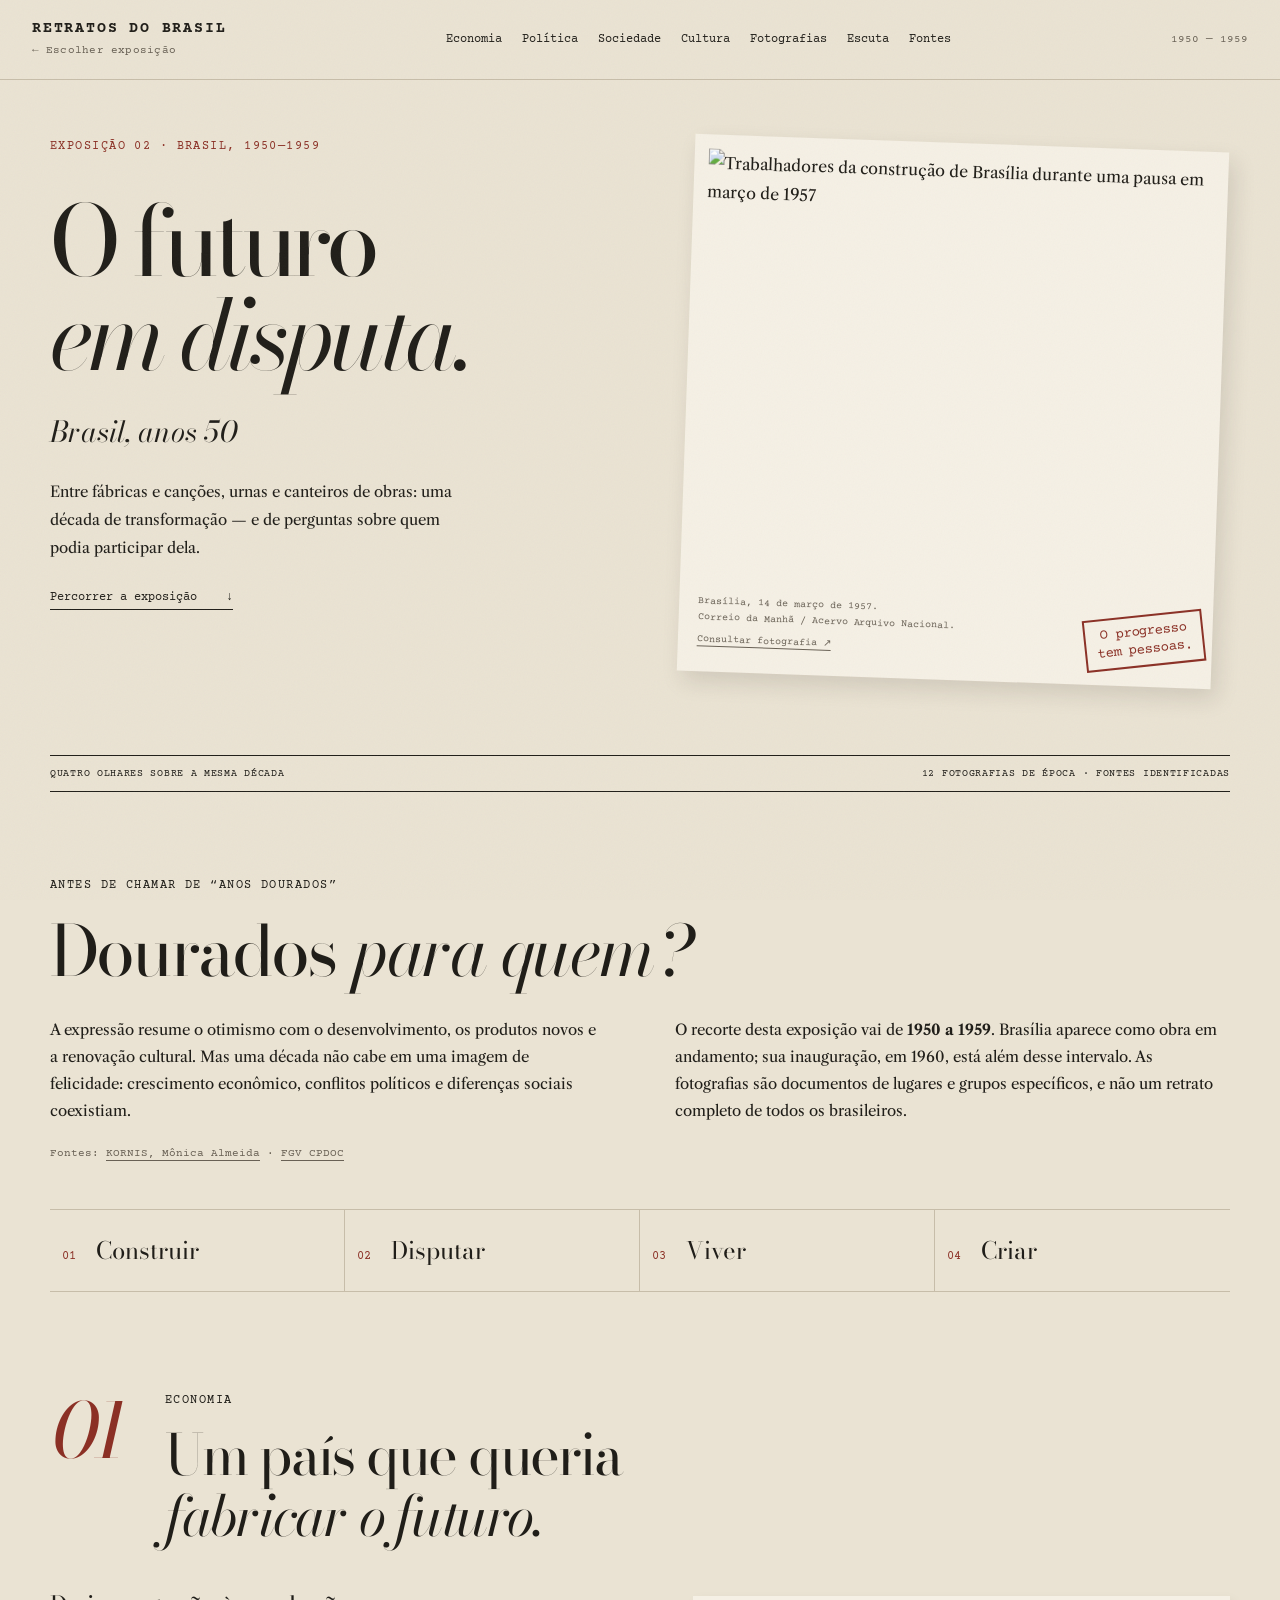
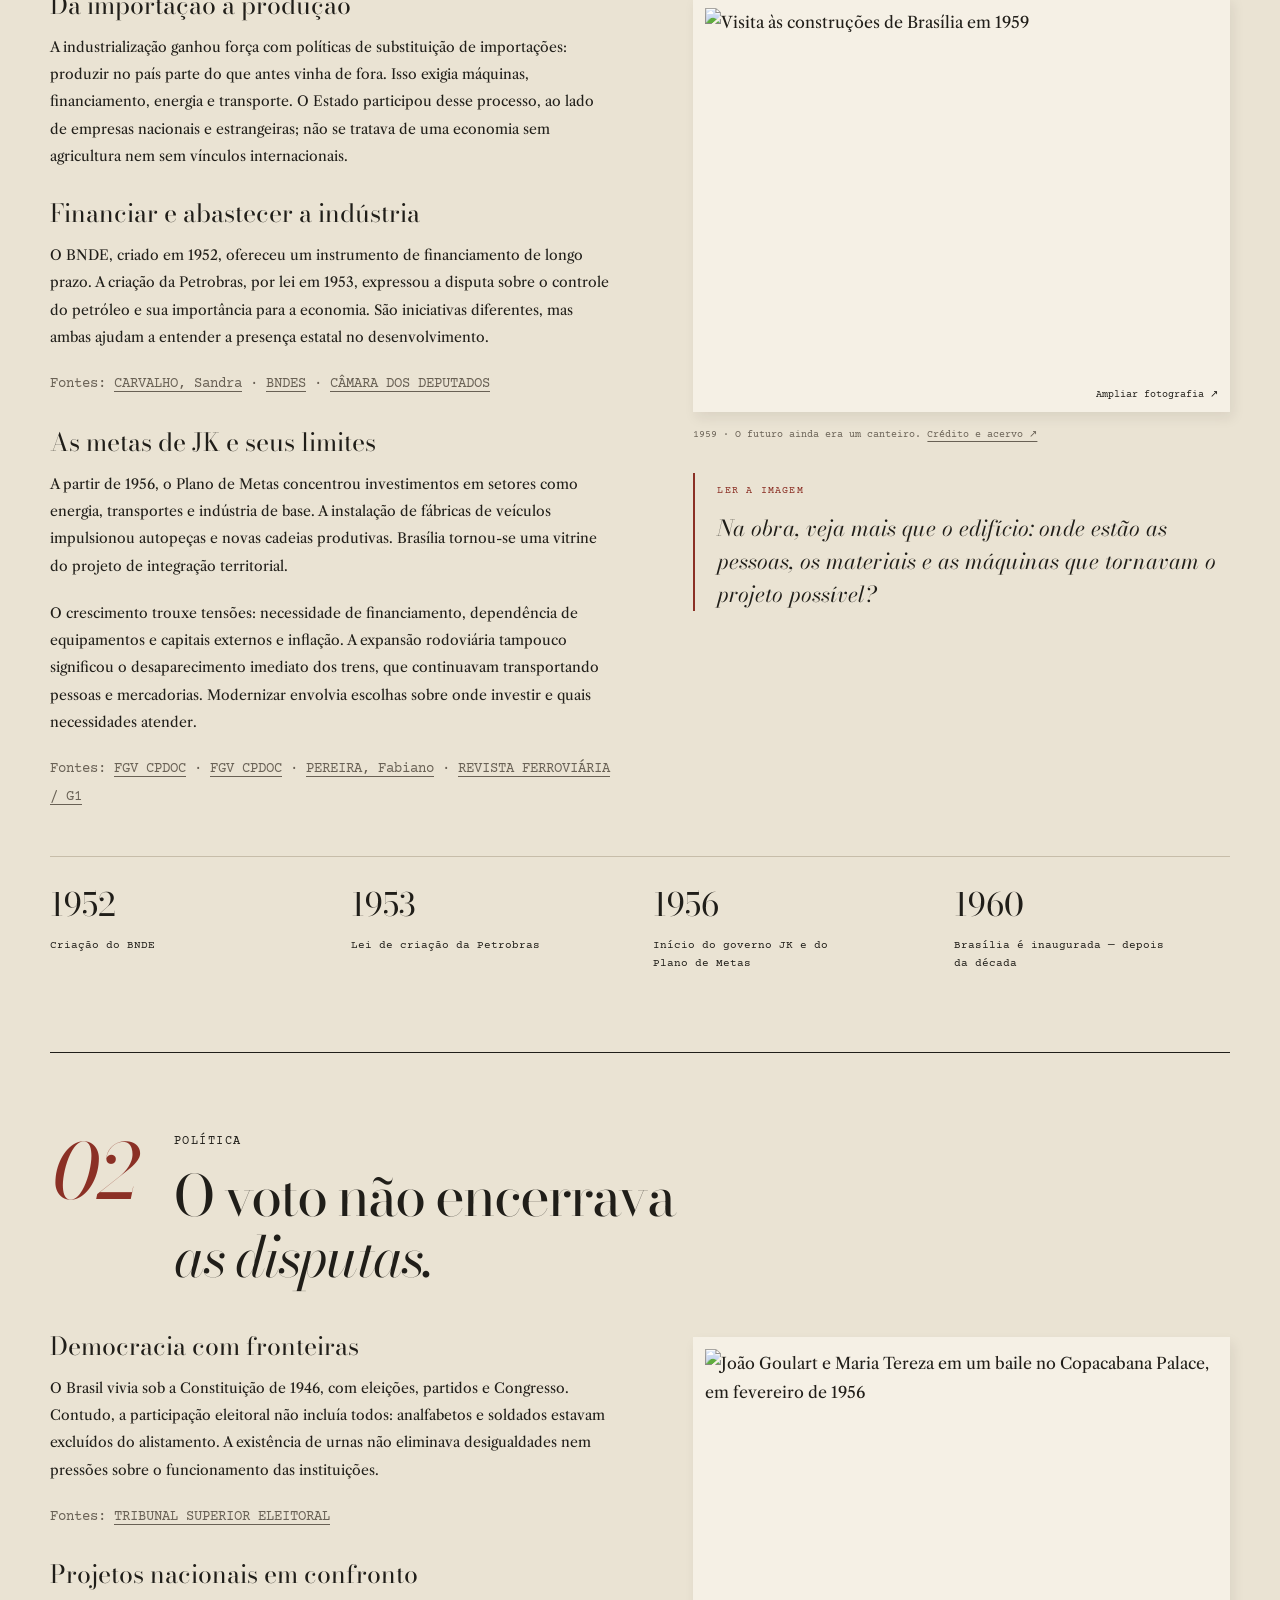
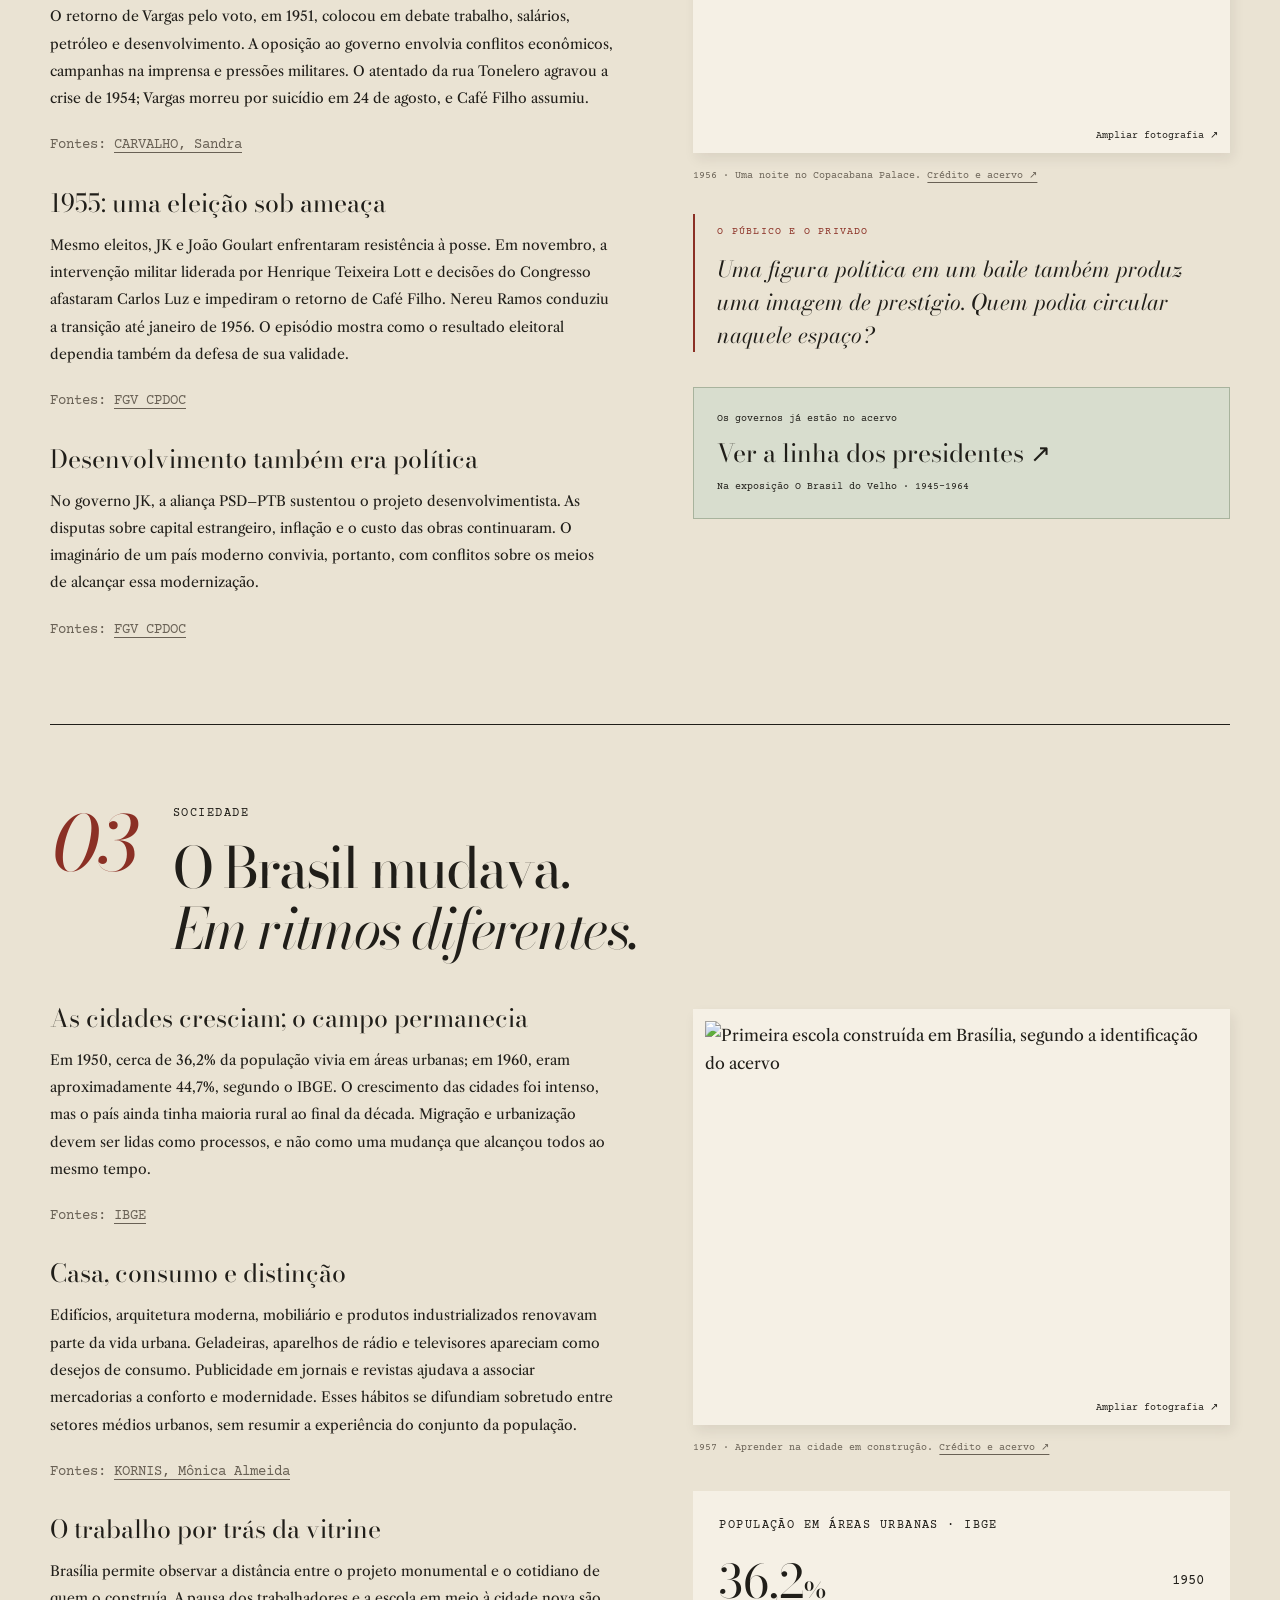
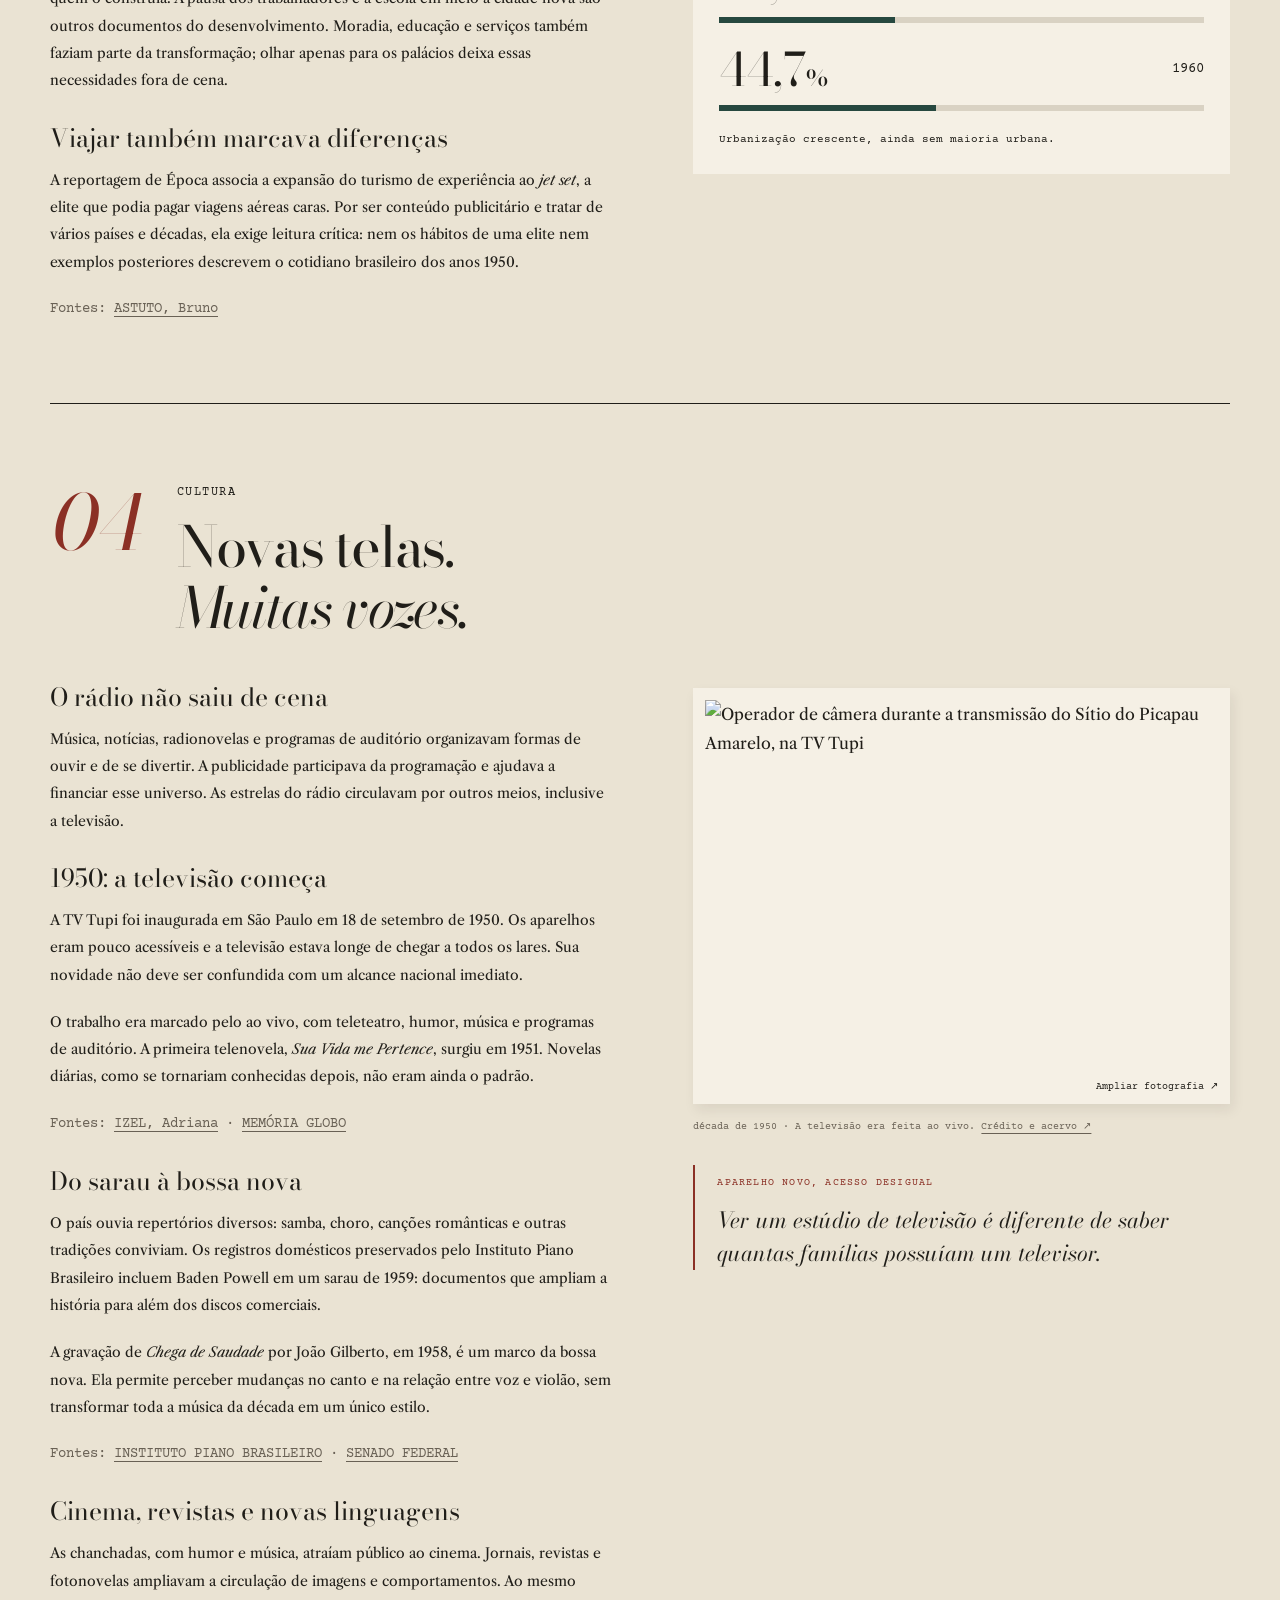
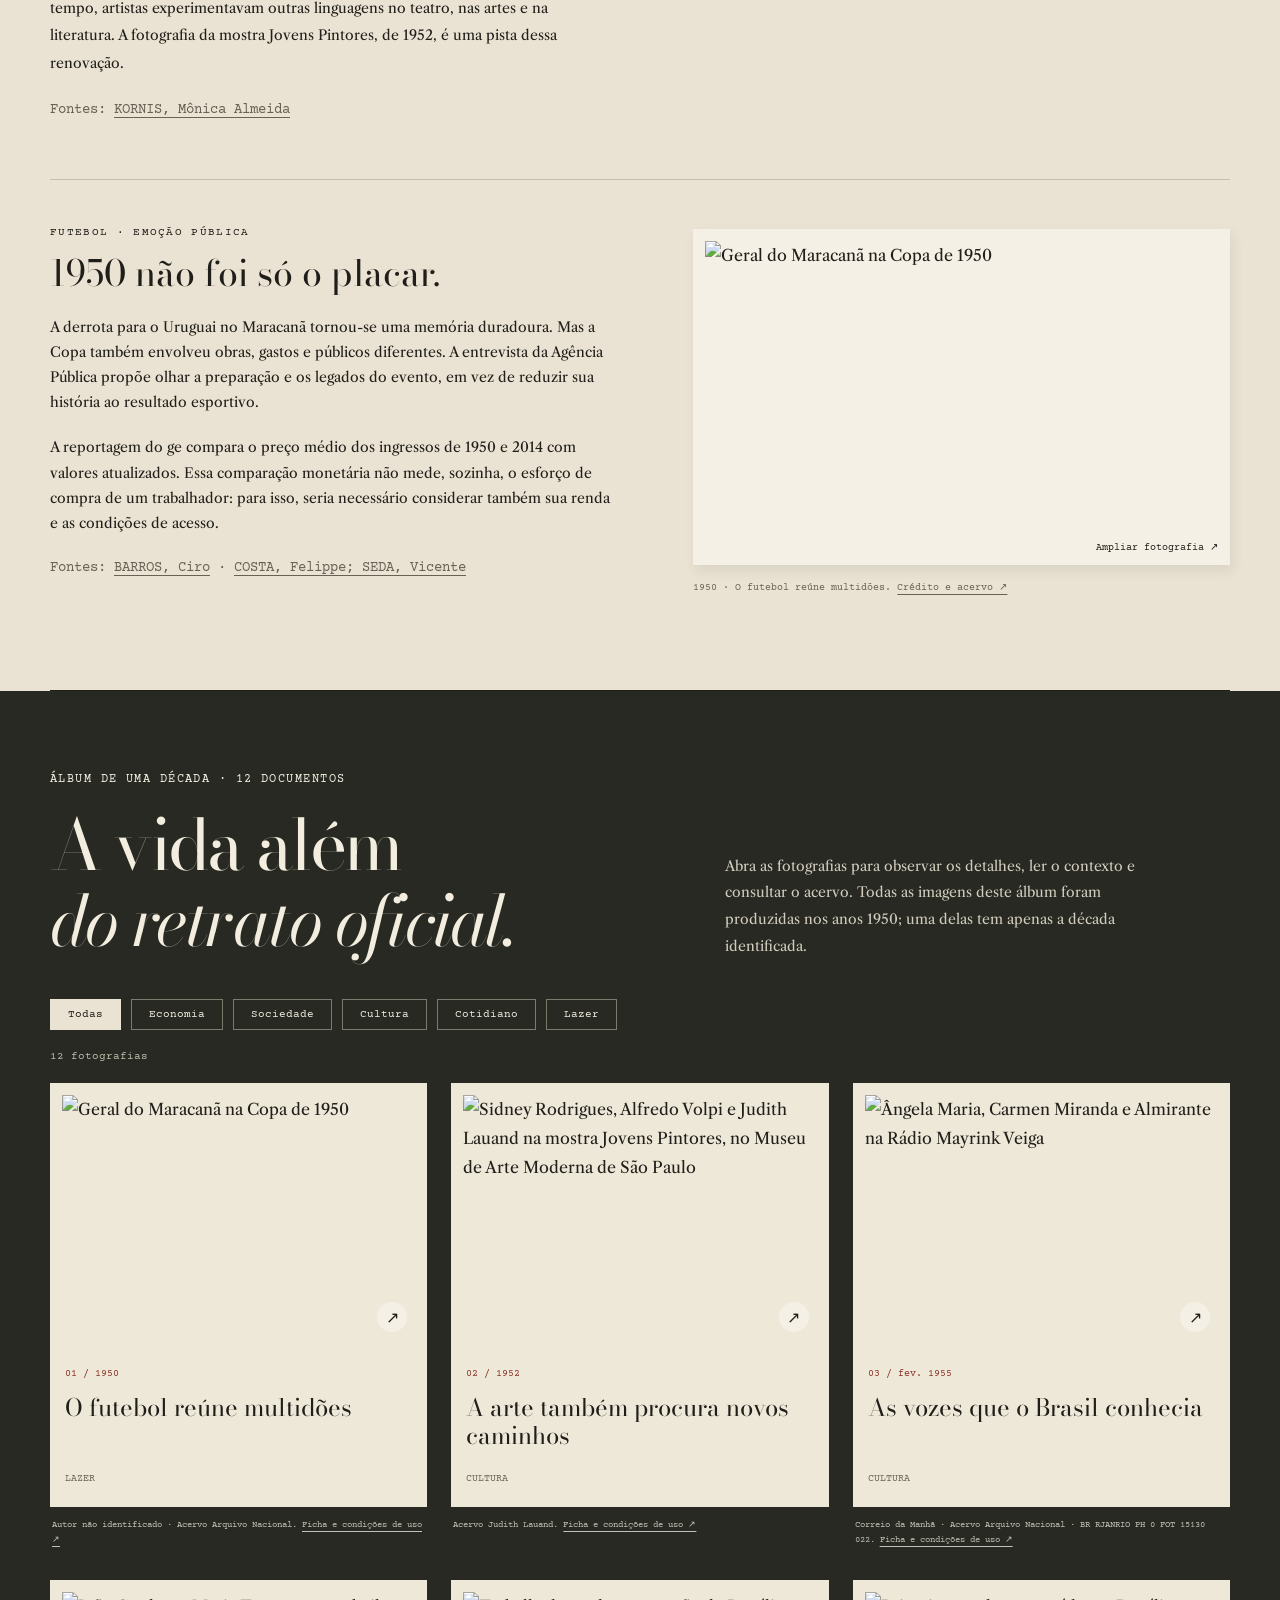
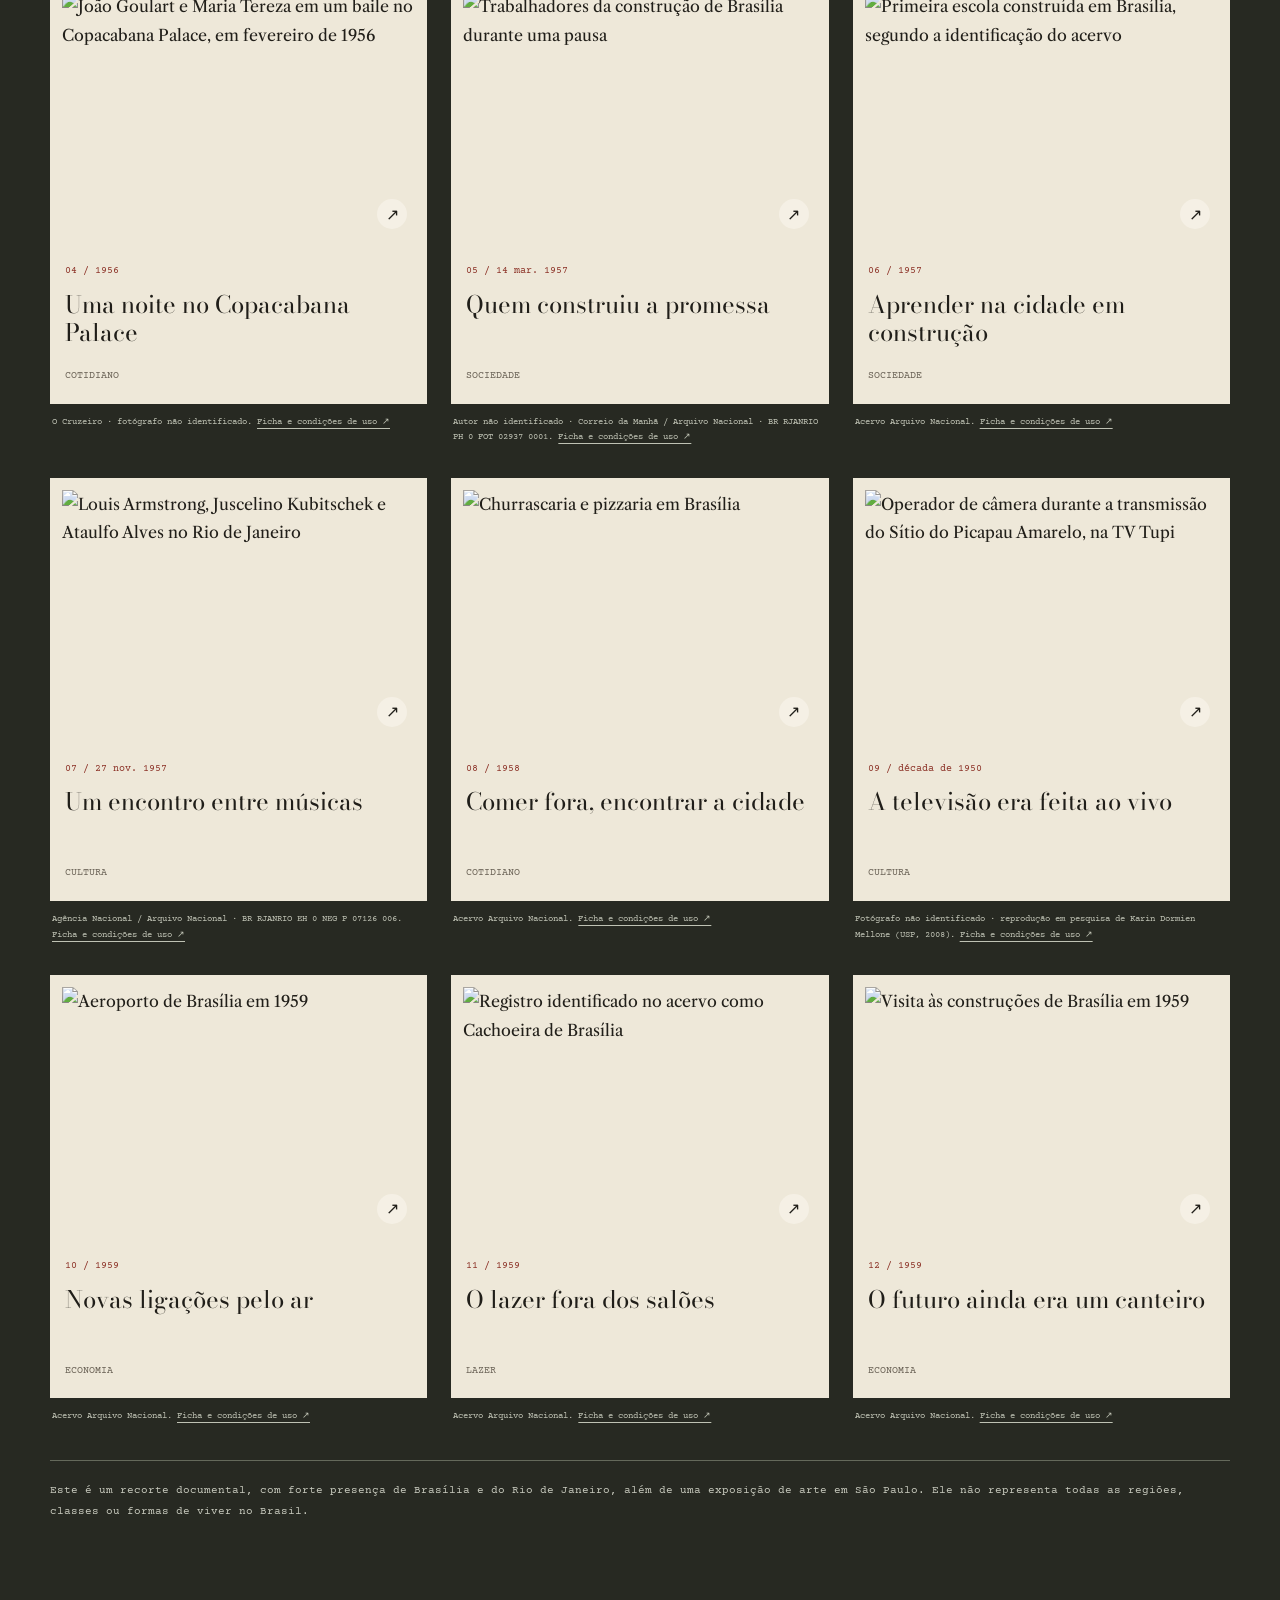
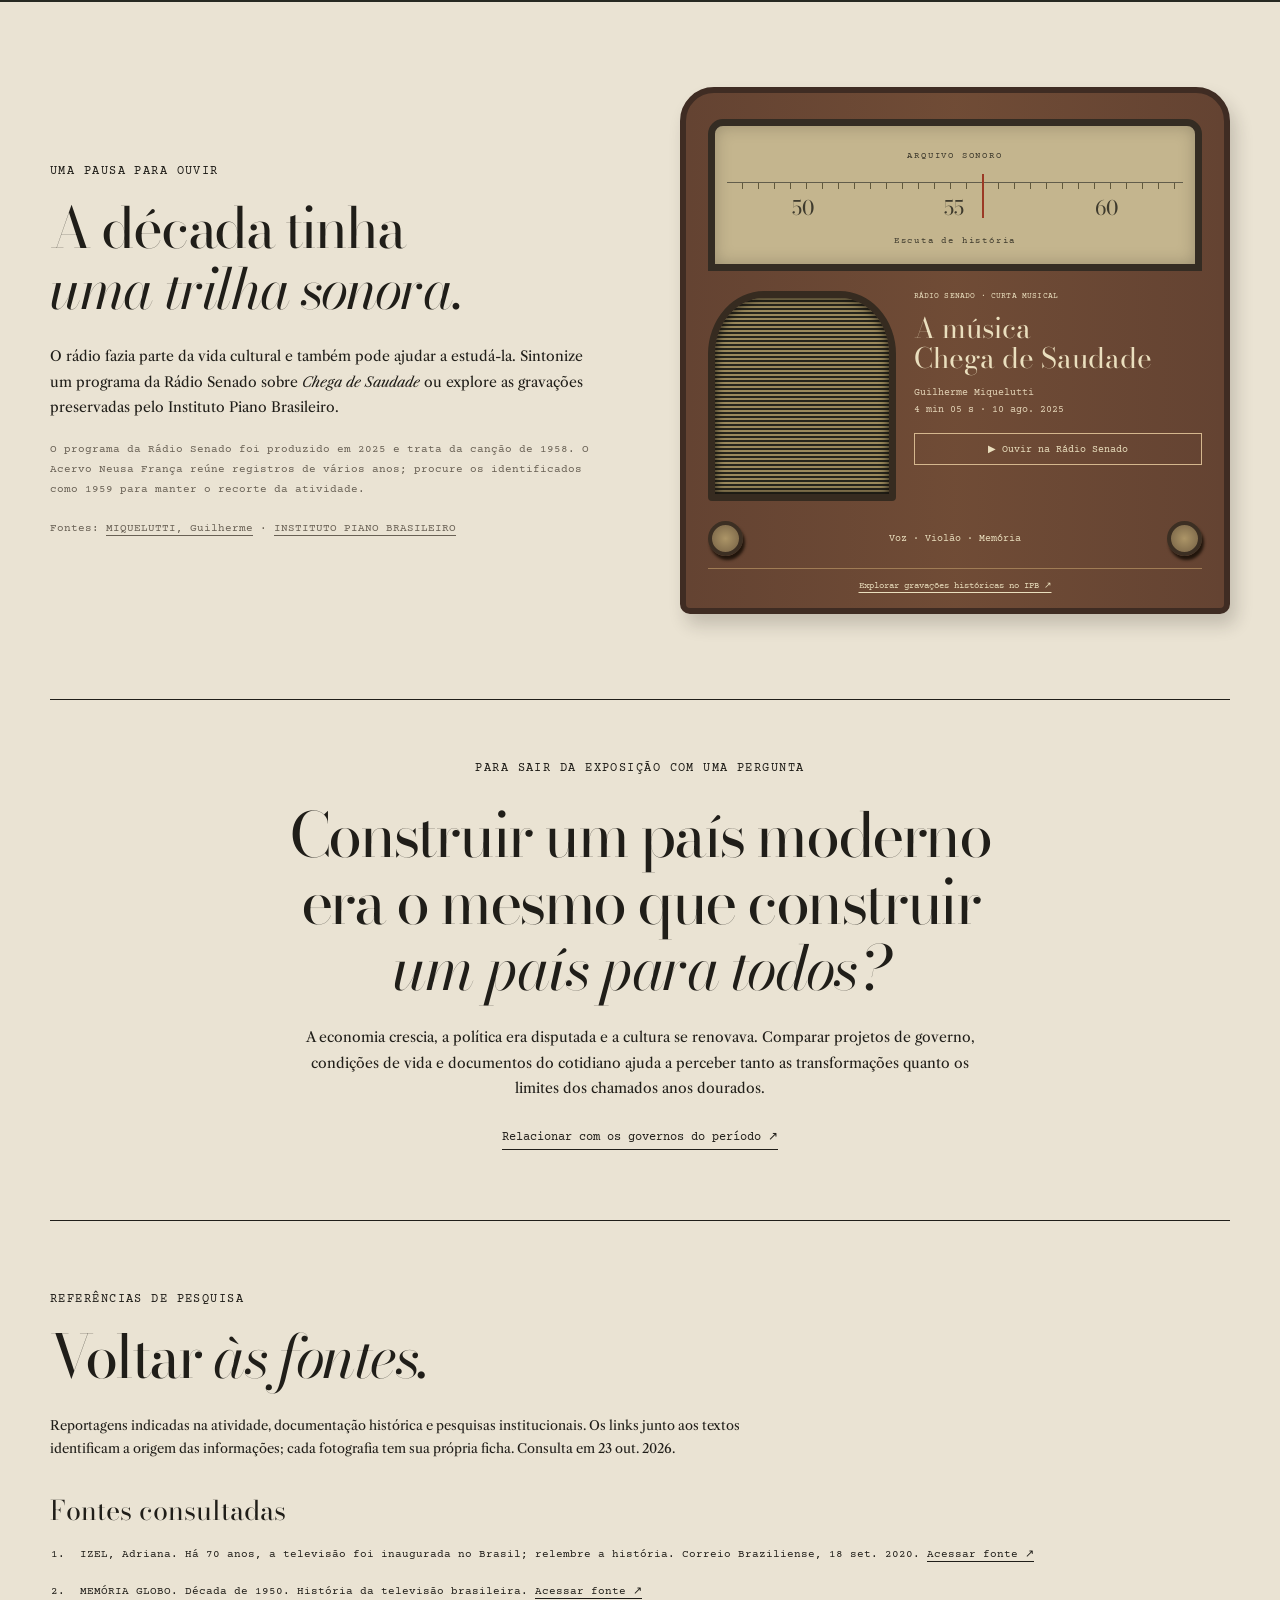
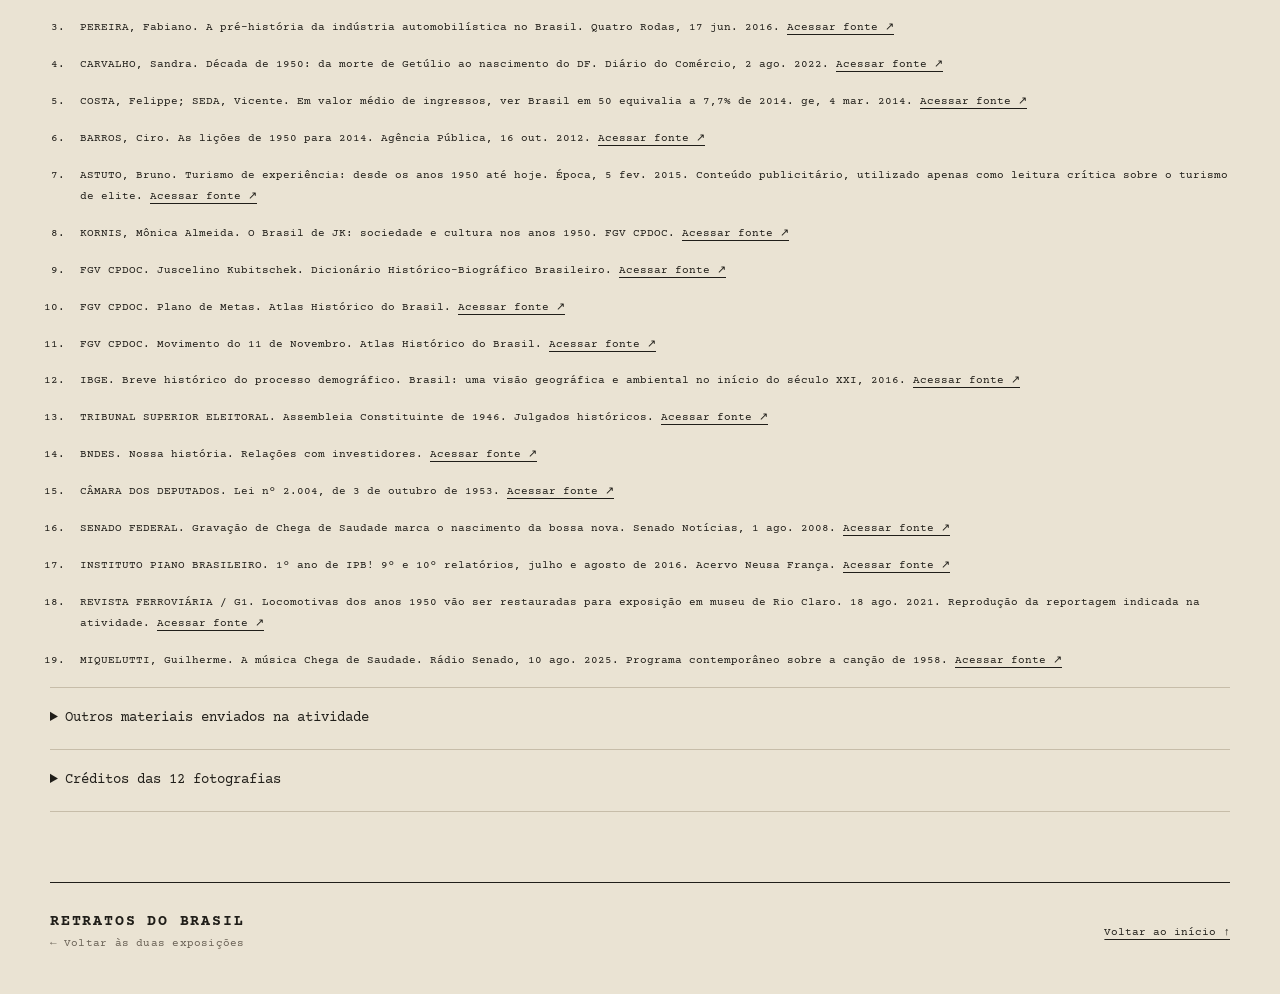
==== anos50.html @ 9d10f562 "Add two-exhibition museum entrance and sourced Brazil in the 1950s exhibit" ====
<!doctype html>
<html lang="pt-BR"><head><meta charset="utf-8"><meta name="viewport" content="width=device-width, initial-scale=1"><title>Brasil, anos 50: o futuro em disputa</title><meta name="description" content="Economia, política, sociedade e cultura do Brasil entre 1950 e 1959. Uma exposição com 12 fotografias históricas, escuta e fontes de pesquisa."><link rel="preconnect" href="https://fonts.googleapis.com"><link rel="preconnect" href="https://fonts.gstatic.com" crossorigin><link href="https://fonts.googleapis.com/css2?family=Bodoni+Moda:ital,wght@0,400;0,600;0,700;1,400&family=Courier+Prime:wght@400;700&family=Libre+Caslon+Text:ital,wght@0,400;0,700;1,400&display=swap" rel="stylesheet"><link rel="stylesheet" href="museu.css"></head><body class="decade"><a class="skip" href="#conteudo">Pular para o conteúdo</a><header class="topbar"><a class="brand" href="index.html">RETRATOS DO BRASIL<span>← Escolher exposição</span></a><nav aria-label="Navegação da exposição"><a href="#economia">Economia</a><a href="#politica">Política</a><a href="#sociedade">Sociedade</a><a href="#cultura">Cultura</a><a href="#galeria">Fotografias</a><a href="#escuta">Escuta</a><a href="#fontes">Fontes</a></nav><span class="decade-label">1950 — 1959</span></header><main id="conteudo"><section class="decade-hero shell"><div class="hero-type"><p class="eyebrow">Exposição 02 · Brasil, 1950—1959</p><h1>O futuro<br><em>em disputa.</em></h1><p class="hero-kicker">Brasil, anos 50</p><p class="hero-summary">Entre fábricas e canções, urnas e canteiros de obras: uma década de transformação — e de perguntas sobre quem podia participar dela.</p><a class="text-link" href="#economia">Percorrer a exposição <span aria-hidden="true">↓</span></a></div><figure class="hero-photo"><img src="https://upload.wikimedia.org/wikipedia/commons/d/d5/Trabalhadores_da_constru%C3%A7%C3%A3o_de_Bras%C3%ADlia_-_BR_RJANRIO_PH_0_FOT_02937_0001%2C_Acervo_do_Arquivo_Nacional.jpg" alt="Trabalhadores da construção de Brasília durante uma pausa em março de 1957" fetchpriority="high"><figcaption>Brasília, 14 de março de 1957.<br>Correio da Manhã / Acervo Arquivo Nacional.<a href="https://commons.wikimedia.org/wiki/File:Trabalhadores_da_constru%C3%A7%C3%A3o_de_Bras%C3%ADlia_-_BR_RJANRIO_PH_0_FOT_02937_0001%2C_Acervo_do_Arquivo_Nacional.jpg" target="_blank" rel="noopener">Consultar fotografia ↗</a></figcaption><span class="photo-stamp">O progresso<br>tem pessoas.</span></figure><div class="hero-bottom"><span>Quatro olhares sobre a mesma década</span><span>12 fotografias de época · Fontes identificadas</span></div></section><section class="opening shell"><p class="eyebrow">Antes de chamar de “anos dourados”</p><h2>Dourados <em>para quem?</em></h2><div class="opening-grid"><p>A expressão resume o otimismo com o desenvolvimento, os produtos novos e a renovação cultural. Mas uma década não cabe em uma imagem de felicidade: crescimento econômico, conflitos políticos e diferenças sociais coexistiam.</p><p>O recorte desta exposição vai de <strong>1950 a 1959</strong>. Brasília aparece como obra em andamento; sua inauguração, em 1960, está além desse intervalo. As fotografias são documentos de lugares e grupos específicos, e não um retrato completo de todos os brasileiros.</p></div><p class="refs">Fontes: <a href="#fonte-fgvcultura">KORNIS, Mônica Almeida</a> · <a href="#fonte-fgvjk">FGV CPDOC</a></p><div class="decade-index"><a href="#economia"><span>01</span>Construir</a><a href="#politica"><span>02</span>Disputar</a><a href="#sociedade"><span>03</span>Viver</a><a href="#cultura"><span>04</span>Criar</a></div></section>
<section class="chapter shell" id="economia"><header class="chapter-head"><span class="chapter-number">01</span><div><p class="eyebrow">Economia</p><h2>Um país que queria<br><em>fabricar o futuro.</em></h2></div></header><div class="chapter-layout"><div class="chapter-copy"><h3>Da importação à produção</h3><p>A industrialização ganhou força com políticas de substituição de importações: produzir no país parte do que antes vinha de fora. Isso exigia máquinas, financiamento, energia e transporte. O Estado participou desse processo, ao lado de empresas nacionais e estrangeiras; não se tratava de uma economia sem agricultura nem sem vínculos internacionais.</p><h3>Financiar e abastecer a indústria</h3><p>O BNDE, criado em 1952, ofereceu um instrumento de financiamento de longo prazo. A criação da Petrobras, por lei em 1953, expressou a disputa sobre o controle do petróleo e sua importância para a economia. São iniciativas diferentes, mas ambas ajudam a entender a presença estatal no desenvolvimento.</p><p class="refs">Fontes: <a href="#fonte-diario">CARVALHO, Sandra</a> · <a href="#fonte-bndes">BNDES</a> · <a href="#fonte-petrobras">CÂMARA DOS DEPUTADOS</a></p><h3>As metas de JK e seus limites</h3><p>A partir de 1956, o Plano de Metas concentrou investimentos em setores como energia, transportes e indústria de base. A instalação de fábricas de veículos impulsionou autopeças e novas cadeias produtivas. Brasília tornou-se uma vitrine do projeto de integração territorial.</p><p>O crescimento trouxe tensões: necessidade de financiamento, dependência de equipamentos e capitais externos e inflação. A expansão rodoviária tampouco significou o desaparecimento imediato dos trens, que continuavam transportando pessoas e mercadorias. Modernizar envolvia escolhas sobre onde investir e quais necessidades atender.</p><p class="refs">Fontes: <a href="#fonte-metas">FGV CPDOC</a> · <a href="#fonte-fgvjk">FGV CPDOC</a> · <a href="#fonte-automoveis">PEREIRA, Fabiano</a> · <a href="#fonte-ferrovia">REVISTA FERROVIÁRIA / G1</a></p></div><div><figure class="chapter-photo"><button class="photo-open" data-photo="construcao" aria-label="Ampliar: O futuro ainda era um canteiro"><img src="https://upload.wikimedia.org/wikipedia/commons/9/97/Constru%C3%A7%C3%A3o_de_Bras%C3%ADlia_1959-1.jpg" alt="Visita às construções de Brasília em 1959" loading="lazy"><span aria-hidden="true">Ampliar fotografia ↗</span></button><figcaption>1959 · O futuro ainda era um canteiro. <a href="https://commons.wikimedia.org/wiki/File:Constru%C3%A7%C3%A3o_de_Bras%C3%ADlia_1959-1.jpg" target="_blank" rel="noopener">Crédito e acervo ↗</a></figcaption></figure><aside class="analysis-note"><span class="eyebrow">Ler a imagem</span><p>Na obra, veja mais que o edifício: onde estão as pessoas, os materiais e as máquinas que tornavam o projeto possível?</p></aside></div></div><div class="milestones"><div><b>1952</b><span>Criação do BNDE</span></div><div><b>1953</b><span>Lei de criação da Petrobras</span></div><div><b>1956</b><span>Início do governo JK e do Plano de Metas</span></div><div><b>1960</b><span>Brasília é inaugurada — depois da década</span></div></div></section>
<section class="chapter shell" id="politica"><header class="chapter-head"><span class="chapter-number">02</span><div><p class="eyebrow">Política</p><h2>O voto não encerrava<br><em>as disputas.</em></h2></div></header><div class="chapter-layout"><div class="chapter-copy"><h3>Democracia com fronteiras</h3><p>O Brasil vivia sob a Constituição de 1946, com eleições, partidos e Congresso. Contudo, a participação eleitoral não incluía todos: analfabetos e soldados estavam excluídos do alistamento. A existência de urnas não eliminava desigualdades nem pressões sobre o funcionamento das instituições.</p><p class="refs">Fontes: <a href="#fonte-tse">TRIBUNAL SUPERIOR ELEITORAL</a></p><h3>Projetos nacionais em confronto</h3><p>O retorno de Vargas pelo voto, em 1951, colocou em debate trabalho, salários, petróleo e desenvolvimento. A oposição ao governo envolvia conflitos econômicos, campanhas na imprensa e pressões militares. O atentado da rua Tonelero agravou a crise de 1954; Vargas morreu por suicídio em 24 de agosto, e Café Filho assumiu.</p><p class="refs">Fontes: <a href="#fonte-diario">CARVALHO, Sandra</a></p><h3>1955: uma eleição sob ameaça</h3><p>Mesmo eleitos, JK e João Goulart enfrentaram resistência à posse. Em novembro, a intervenção militar liderada por Henrique Teixeira Lott e decisões do Congresso afastaram Carlos Luz e impediram o retorno de Café Filho. Nereu Ramos conduziu a transição até janeiro de 1956. O episódio mostra como o resultado eleitoral dependia também da defesa de sua validade.</p><p class="refs">Fontes: <a href="#fonte-lott">FGV CPDOC</a></p><h3>Desenvolvimento também era política</h3><p>No governo JK, a aliança PSD–PTB sustentou o projeto desenvolvimentista. As disputas sobre capital estrangeiro, inflação e o custo das obras continuaram. O imaginário de um país moderno convivia, portanto, com conflitos sobre os meios de alcançar essa modernização.</p><p class="refs">Fontes: <a href="#fonte-fgvjk">FGV CPDOC</a></p></div><div><figure class="chapter-photo"><button class="photo-open" data-photo="baile" aria-label="Ampliar: Uma noite no Copacabana Palace"><img src="https://upload.wikimedia.org/wikipedia/commons/b/b6/Rv-jo%C3%A3o-goulart-tereza-cruzeiro25fev1956.jpg" alt="João Goulart e Maria Tereza em um baile no Copacabana Palace, em fevereiro de 1956" loading="lazy"><span aria-hidden="true">Ampliar fotografia ↗</span></button><figcaption>1956 · Uma noite no Copacabana Palace. <a href="https://commons.wikimedia.org/wiki/File:Rv-jo%C3%A3o-goulart-tereza-cruzeiro25fev1956.jpg" target="_blank" rel="noopener">Crédito e acervo ↗</a></figcaption></figure><aside class="analysis-note"><span class="eyebrow">O público e o privado</span><p>Uma figura política em um baile também produz uma imagem de prestígio. Quem podia circular naquele espaço?</p></aside><a class="archive-link" href="vargas.html#republica"><span>Os governos já estão no acervo</span><strong>Ver a linha dos presidentes ↗</strong><small>Na exposição O Brasil do Velho · 1945–1964</small></a></div></div></section>
<section class="chapter shell" id="sociedade"><header class="chapter-head"><span class="chapter-number">03</span><div><p class="eyebrow">Sociedade</p><h2>O Brasil mudava.<br><em>Em ritmos diferentes.</em></h2></div></header><div class="chapter-layout"><div class="chapter-copy"><h3>As cidades cresciam; o campo permanecia</h3><p>Em 1950, cerca de 36,2% da população vivia em áreas urbanas; em 1960, eram aproximadamente 44,7%, segundo o IBGE. O crescimento das cidades foi intenso, mas o país ainda tinha maioria rural ao final da década. Migração e urbanização devem ser lidas como processos, e não como uma mudança que alcançou todos ao mesmo tempo.</p><p class="refs">Fontes: <a href="#fonte-ibge">IBGE</a></p><h3>Casa, consumo e distinção</h3><p>Edifícios, arquitetura moderna, mobiliário e produtos industrializados renovavam parte da vida urbana. Geladeiras, aparelhos de rádio e televisores apareciam como desejos de consumo. Publicidade em jornais e revistas ajudava a associar mercadorias a conforto e modernidade. Esses hábitos se difundiam sobretudo entre setores médios urbanos, sem resumir a experiência do conjunto da população.</p><p class="refs">Fontes: <a href="#fonte-fgvcultura">KORNIS, Mônica Almeida</a></p><h3>O trabalho por trás da vitrine</h3><p>Brasília permite observar a distância entre o projeto monumental e o cotidiano de quem o construía. A pausa dos trabalhadores e a escola em meio à cidade nova são outros documentos do desenvolvimento. Moradia, educação e serviços também faziam parte da transformação; olhar apenas para os palácios deixa essas necessidades fora de cena.</p><h3>Viajar também marcava diferenças</h3><p>A reportagem de Época associa a expansão do turismo de experiência ao <em>jet set</em>, a elite que podia pagar viagens aéreas caras. Por ser conteúdo publicitário e tratar de vários países e décadas, ela exige leitura crítica: nem os hábitos de uma elite nem exemplos posteriores descrevem o cotidiano brasileiro dos anos 1950.</p><p class="refs">Fontes: <a href="#fonte-epoca">ASTUTO, Bruno</a></p></div><div><figure class="chapter-photo"><button class="photo-open" data-photo="escola" aria-label="Ampliar: Aprender na cidade em construção"><img src="https://upload.wikimedia.org/wikipedia/commons/8/84/Primeira_escola_constru%C3%ADda_em_Bras%C3%ADlia.jpg" alt="Primeira escola construída em Brasília, segundo a identificação do acervo" loading="lazy"><span aria-hidden="true">Ampliar fotografia ↗</span></button><figcaption>1957 · Aprender na cidade em construção. <a href="https://commons.wikimedia.org/wiki/File:Primeira_escola_constru%C3%ADda_em_Bras%C3%ADlia.jpg" target="_blank" rel="noopener">Crédito e acervo ↗</a></figcaption></figure><div class="population"><p class="eyebrow">População em áreas urbanas · IBGE</p><div><b>36,2<small>%</small></b><span>1950</span><i style="--value:36.2%" aria-hidden="true"></i></div><div><b>44,7<small>%</small></b><span>1960</span><i style="--value:44.7%" aria-hidden="true"></i></div><p>Urbanização crescente, ainda sem maioria urbana.</p></div></div></div></section>
<section class="chapter shell" id="cultura"><header class="chapter-head"><span class="chapter-number">04</span><div><p class="eyebrow">Cultura</p><h2>Novas telas.<br><em>Muitas vozes.</em></h2></div></header><div class="chapter-layout"><div class="chapter-copy"><h3>O rádio não saiu de cena</h3><p>Música, notícias, radionovelas e programas de auditório organizavam formas de ouvir e de se divertir. A publicidade participava da programação e ajudava a financiar esse universo. As estrelas do rádio circulavam por outros meios, inclusive a televisão.</p><h3>1950: a televisão começa</h3><p>A TV Tupi foi inaugurada em São Paulo em 18 de setembro de 1950. Os aparelhos eram pouco acessíveis e a televisão estava longe de chegar a todos os lares. Sua novidade não deve ser confundida com um alcance nacional imediato.</p><p>O trabalho era marcado pelo ao vivo, com teleteatro, humor, música e programas de auditório. A primeira telenovela, <em>Sua Vida me Pertence</em>, surgiu em 1951. Novelas diárias, como se tornariam conhecidas depois, não eram ainda o padrão.</p><p class="refs">Fontes: <a href="#fonte-correio">IZEL, Adriana</a> · <a href="#fonte-memoria">MEMÓRIA GLOBO</a></p><h3>Do sarau à bossa nova</h3><p>O país ouvia repertórios diversos: samba, choro, canções românticas e outras tradições conviviam. Os registros domésticos preservados pelo Instituto Piano Brasileiro incluem Baden Powell em um sarau de 1959: documentos que ampliam a história para além dos discos comerciais.</p><p>A gravação de <em>Chega de Saudade</em> por João Gilberto, em 1958, é um marco da bossa nova. Ela permite perceber mudanças no canto e na relação entre voz e violão, sem transformar toda a música da década em um único estilo.</p><p class="refs">Fontes: <a href="#fonte-ipb">INSTITUTO PIANO BRASILEIRO</a> · <a href="#fonte-bossa">SENADO FEDERAL</a></p><h3>Cinema, revistas e novas linguagens</h3><p>As chanchadas, com humor e música, atraíam público ao cinema. Jornais, revistas e fotonovelas ampliavam a circulação de imagens e comportamentos. Ao mesmo tempo, artistas experimentavam outras linguagens no teatro, nas artes e na literatura. A fotografia da mostra Jovens Pintores, de 1952, é uma pista dessa renovação.</p><p class="refs">Fontes: <a href="#fonte-fgvcultura">KORNIS, Mônica Almeida</a></p></div><div><figure class="chapter-photo"><button class="photo-open" data-photo="televisao" aria-label="Ampliar: A televisão era feita ao vivo"><img src="https://upload.wikimedia.org/wikipedia/commons/4/4f/Transmiss%C3%A3o_ao_vivo_do_S%C3%ADtio_%28Tupi%29.jpg" alt="Operador de câmera durante a transmissão do Sítio do Picapau Amarelo, na TV Tupi" loading="lazy"><span aria-hidden="true">Ampliar fotografia ↗</span></button><figcaption>década de 1950 · A televisão era feita ao vivo. <a href="https://commons.wikimedia.org/wiki/File:Transmiss%C3%A3o_ao_vivo_do_S%C3%ADtio_%28Tupi%29.jpg" target="_blank" rel="noopener">Crédito e acervo ↗</a></figcaption></figure><aside class="analysis-note"><span class="eyebrow">Aparelho novo, acesso desigual</span><p>Ver um estúdio de televisão é diferente de saber quantas famílias possuíam um televisor.</p></aside></div></div><div class="football"><div><p class="eyebrow">Futebol · Emoção pública</p><h3>1950 não foi só o placar.</h3><p>A derrota para o Uruguai no Maracanã tornou-se uma memória duradoura. Mas a Copa também envolveu obras, gastos e públicos diferentes. A entrevista da Agência Pública propõe olhar a preparação e os legados do evento, em vez de reduzir sua história ao resultado esportivo.</p><p>A reportagem do ge compara o preço médio dos ingressos de 1950 e 2014 com valores atualizados. Essa comparação monetária não mede, sozinha, o esforço de compra de um trabalhador: para isso, seria necessário considerar também sua renda e as condições de acesso.</p><p class="refs">Fontes: <a href="#fonte-publica">BARROS, Ciro</a> · <a href="#fonte-ge">COSTA, Felippe; SEDA, Vicente</a></p></div><figure class="chapter-photo"><button class="photo-open" data-photo="maracana" aria-label="Ampliar: O futebol reúne multidões"><img src="https://upload.wikimedia.org/wikipedia/commons/1/1a/Geral_do_Maracan%C3%A3_na_copa_de_1950.jpg" alt="Geral do Maracanã na Copa de 1950" loading="lazy"><span aria-hidden="true">Ampliar fotografia ↗</span></button><figcaption>1950 · O futebol reúne multidões. <a href="https://commons.wikimedia.org/wiki/File:Geral_do_Maracan%C3%A3_na_copa_de_1950.jpg" target="_blank" rel="noopener">Crédito e acervo ↗</a></figcaption></figure></div></section>
<section class="gallery-section" id="galeria"><div class="shell"><div class="gallery-head"><div><p class="eyebrow">Álbum de uma década · 12 documentos</p><h2>A vida além<br><em>do retrato oficial.</em></h2></div><p>Abra as fotografias para observar os detalhes, ler o contexto e consultar o acervo. Todas as imagens deste álbum foram produzidas nos anos 1950; uma delas tem apenas a década identificada.</p></div><div class="filters" role="group" aria-label="Filtrar fotografias"><button data-filter="Todas" aria-pressed="true">Todas</button><button data-filter="Economia" aria-pressed="false">Economia</button><button data-filter="Sociedade" aria-pressed="false">Sociedade</button><button data-filter="Cultura" aria-pressed="false">Cultura</button><button data-filter="Cotidiano" aria-pressed="false">Cotidiano</button><button data-filter="Lazer" aria-pressed="false">Lazer</button></div><p class="gallery-count" aria-live="polite">12 fotografias</p><div class="photo-grid"><article class="photo-card" data-category="Lazer"><button class="photo-open" data-photo="maracana" aria-label="Ampliar: O futebol reúne multidões"><div class="photo-frame"><img src="https://upload.wikimedia.org/wikipedia/commons/1/1a/Geral_do_Maracan%C3%A3_na_copa_de_1950.jpg" alt="Geral do Maracanã na Copa de 1950" loading="lazy"><span aria-hidden="true">↗</span></div><div class="photo-caption"><span>01 / 1950</span><h3>O futebol reúne multidões</h3><small>Lazer</small></div></button><p class="photo-credit">Autor não identificado · Acervo Arquivo Nacional. <a href="https://commons.wikimedia.org/wiki/File:Geral_do_Maracan%C3%A3_na_copa_de_1950.jpg" target="_blank" rel="noopener">Ficha e condições de uso ↗</a></p></article><article class="photo-card" data-category="Cultura"><button class="photo-open" data-photo="arte" aria-label="Ampliar: A arte também procura novos caminhos"><div class="photo-frame"><img src="https://upload.wikimedia.org/wikipedia/commons/0/07/Young_Painter%27s_Showcase_1952_-_Modern_Art_SP.jpg" alt="Sidney Rodrigues, Alfredo Volpi e Judith Lauand na mostra Jovens Pintores, no Museu de Arte Moderna de São Paulo" loading="lazy"><span aria-hidden="true">↗</span></div><div class="photo-caption"><span>02 / 1952</span><h3>A arte também procura novos caminhos</h3><small>Cultura</small></div></button><p class="photo-credit">Acervo Judith Lauand. <a href="https://commons.wikimedia.org/wiki/File:Young_Painter%27s_Showcase_1952_-_Modern_Art_SP.jpg" target="_blank" rel="noopener">Ficha e condições de uso ↗</a></p></article><article class="photo-card" data-category="Cultura"><button class="photo-open" data-photo="radio" aria-label="Ampliar: As vozes que o Brasil conhecia"><div class="photo-frame"><img src="https://upload.wikimedia.org/wikipedia/commons/d/d8/Carmen_Miranda%2C_%C3%82ngela_Maria_e_Almirante.jpg" alt="Ângela Maria, Carmen Miranda e Almirante na Rádio Mayrink Veiga" loading="lazy"><span aria-hidden="true">↗</span></div><div class="photo-caption"><span>03 / fev. 1955</span><h3>As vozes que o Brasil conhecia</h3><small>Cultura</small></div></button><p class="photo-credit">Correio da Manhã · Acervo Arquivo Nacional · BR RJANRIO PH 0 FOT 15130 022. <a href="https://commons.wikimedia.org/wiki/File:Carmen_Miranda%2C_%C3%82ngela_Maria_e_Almirante.jpg" target="_blank" rel="noopener">Ficha e condições de uso ↗</a></p></article><article class="photo-card" data-category="Cotidiano"><button class="photo-open" data-photo="baile" aria-label="Ampliar: Uma noite no Copacabana Palace"><div class="photo-frame"><img src="https://upload.wikimedia.org/wikipedia/commons/b/b6/Rv-jo%C3%A3o-goulart-tereza-cruzeiro25fev1956.jpg" alt="João Goulart e Maria Tereza em um baile no Copacabana Palace, em fevereiro de 1956" loading="lazy"><span aria-hidden="true">↗</span></div><div class="photo-caption"><span>04 / 1956</span><h3>Uma noite no Copacabana Palace</h3><small>Cotidiano</small></div></button><p class="photo-credit">O Cruzeiro · fotógrafo não identificado. <a href="https://commons.wikimedia.org/wiki/File:Rv-jo%C3%A3o-goulart-tereza-cruzeiro25fev1956.jpg" target="_blank" rel="noopener">Ficha e condições de uso ↗</a></p></article><article class="photo-card" data-category="Sociedade"><button class="photo-open" data-photo="trabalhadores" aria-label="Ampliar: Quem construiu a promessa"><div class="photo-frame"><img src="https://upload.wikimedia.org/wikipedia/commons/d/d5/Trabalhadores_da_constru%C3%A7%C3%A3o_de_Bras%C3%ADlia_-_BR_RJANRIO_PH_0_FOT_02937_0001%2C_Acervo_do_Arquivo_Nacional.jpg" alt="Trabalhadores da construção de Brasília durante uma pausa" loading="lazy"><span aria-hidden="true">↗</span></div><div class="photo-caption"><span>05 / 14 mar. 1957</span><h3>Quem construiu a promessa</h3><small>Sociedade</small></div></button><p class="photo-credit">Autor não identificado · Correio da Manhã / Arquivo Nacional · BR RJANRIO PH 0 FOT 02937 0001. <a href="https://commons.wikimedia.org/wiki/File:Trabalhadores_da_constru%C3%A7%C3%A3o_de_Bras%C3%ADlia_-_BR_RJANRIO_PH_0_FOT_02937_0001%2C_Acervo_do_Arquivo_Nacional.jpg" target="_blank" rel="noopener">Ficha e condições de uso ↗</a></p></article><article class="photo-card" data-category="Sociedade"><button class="photo-open" data-photo="escola" aria-label="Ampliar: Aprender na cidade em construção"><div class="photo-frame"><img src="https://upload.wikimedia.org/wikipedia/commons/8/84/Primeira_escola_constru%C3%ADda_em_Bras%C3%ADlia.jpg" alt="Primeira escola construída em Brasília, segundo a identificação do acervo" loading="lazy"><span aria-hidden="true">↗</span></div><div class="photo-caption"><span>06 / 1957</span><h3>Aprender na cidade em construção</h3><small>Sociedade</small></div></button><p class="photo-credit">Acervo Arquivo Nacional. <a href="https://commons.wikimedia.org/wiki/File:Primeira_escola_constru%C3%ADda_em_Bras%C3%ADlia.jpg" target="_blank" rel="noopener">Ficha e condições de uso ↗</a></p></article><article class="photo-card" data-category="Cultura"><button class="photo-open" data-photo="armstrong" aria-label="Ampliar: Um encontro entre músicas"><div class="photo-frame"><img src="https://upload.wikimedia.org/wikipedia/commons/9/90/Louis_Armstrong_in_Brazil_1957_1.jpg" alt="Louis Armstrong, Juscelino Kubitschek e Ataulfo Alves no Rio de Janeiro" loading="lazy"><span aria-hidden="true">↗</span></div><div class="photo-caption"><span>07 / 27 nov. 1957</span><h3>Um encontro entre músicas</h3><small>Cultura</small></div></button><p class="photo-credit">Agência Nacional / Arquivo Nacional · BR RJANRIO EH 0 NEG P 07126 006. <a href="https://commons.wikimedia.org/wiki/File:Louis_Armstrong_in_Brazil_1957_1.jpg" target="_blank" rel="noopener">Ficha e condições de uso ↗</a></p></article><article class="photo-card" data-category="Cotidiano"><button class="photo-open" data-photo="restaurante" aria-label="Ampliar: Comer fora, encontrar a cidade"><div class="photo-frame"><img src="https://upload.wikimedia.org/wikipedia/commons/5/50/Churrascaria_e_pizzaria_Bras%C3%ADlia_1958.jpg" alt="Churrascaria e pizzaria em Brasília" loading="lazy"><span aria-hidden="true">↗</span></div><div class="photo-caption"><span>08 / 1958</span><h3>Comer fora, encontrar a cidade</h3><small>Cotidiano</small></div></button><p class="photo-credit">Acervo Arquivo Nacional. <a href="https://commons.wikimedia.org/wiki/File:Churrascaria_e_pizzaria_Bras%C3%ADlia_1958.jpg" target="_blank" rel="noopener">Ficha e condições de uso ↗</a></p></article><article class="photo-card" data-category="Cultura"><button class="photo-open" data-photo="televisao" aria-label="Ampliar: A televisão era feita ao vivo"><div class="photo-frame"><img src="https://upload.wikimedia.org/wikipedia/commons/4/4f/Transmiss%C3%A3o_ao_vivo_do_S%C3%ADtio_%28Tupi%29.jpg" alt="Operador de câmera durante a transmissão do Sítio do Picapau Amarelo, na TV Tupi" loading="lazy"><span aria-hidden="true">↗</span></div><div class="photo-caption"><span>09 / década de 1950</span><h3>A televisão era feita ao vivo</h3><small>Cultura</small></div></button><p class="photo-credit">Fotógrafo não identificado · reprodução em pesquisa de Karin Dormien Mellone (USP, 2008). <a href="https://commons.wikimedia.org/wiki/File:Transmiss%C3%A3o_ao_vivo_do_S%C3%ADtio_%28Tupi%29.jpg" target="_blank" rel="noopener">Ficha e condições de uso ↗</a></p></article><article class="photo-card" data-category="Economia"><button class="photo-open" data-photo="aeroporto" aria-label="Ampliar: Novas ligações pelo ar"><div class="photo-frame"><img src="https://upload.wikimedia.org/wikipedia/commons/c/c4/Aeroporto_de_Bras%C3%ADlia_1959-1.jpg" alt="Aeroporto de Brasília em 1959" loading="lazy"><span aria-hidden="true">↗</span></div><div class="photo-caption"><span>10 / 1959</span><h3>Novas ligações pelo ar</h3><small>Economia</small></div></button><p class="photo-credit">Acervo Arquivo Nacional. <a href="https://commons.wikimedia.org/wiki/File:Aeroporto_de_Bras%C3%ADlia_1959-1.jpg" target="_blank" rel="noopener">Ficha e condições de uso ↗</a></p></article><article class="photo-card" data-category="Lazer"><button class="photo-open" data-photo="cachoeira" aria-label="Ampliar: O lazer fora dos salões"><div class="photo-frame"><img src="https://upload.wikimedia.org/wikipedia/commons/2/2e/Cachoeira_de_Bras%C3%ADlia_1959-1.jpg" alt="Registro identificado no acervo como Cachoeira de Brasília" loading="lazy"><span aria-hidden="true">↗</span></div><div class="photo-caption"><span>11 / 1959</span><h3>O lazer fora dos salões</h3><small>Lazer</small></div></button><p class="photo-credit">Acervo Arquivo Nacional. <a href="https://commons.wikimedia.org/wiki/File:Cachoeira_de_Bras%C3%ADlia_1959-1.jpg" target="_blank" rel="noopener">Ficha e condições de uso ↗</a></p></article><article class="photo-card" data-category="Economia"><button class="photo-open" data-photo="construcao" aria-label="Ampliar: O futuro ainda era um canteiro"><div class="photo-frame"><img src="https://upload.wikimedia.org/wikipedia/commons/9/97/Constru%C3%A7%C3%A3o_de_Bras%C3%ADlia_1959-1.jpg" alt="Visita às construções de Brasília em 1959" loading="lazy"><span aria-hidden="true">↗</span></div><div class="photo-caption"><span>12 / 1959</span><h3>O futuro ainda era um canteiro</h3><small>Economia</small></div></button><p class="photo-credit">Acervo Arquivo Nacional. <a href="https://commons.wikimedia.org/wiki/File:Constru%C3%A7%C3%A3o_de_Bras%C3%ADlia_1959-1.jpg" target="_blank" rel="noopener">Ficha e condições de uso ↗</a></p></article></div><p class="gallery-footnote">Este é um recorte documental, com forte presença de Brasília e do Rio de Janeiro, além de uma exposição de arte em São Paulo. Ele não representa todas as regiões, classes ou formas de viver no Brasil.</p></div></section>
<section class="listening shell" id="escuta"><div><p class="eyebrow">Uma pausa para ouvir</p><h2>A década tinha<br><em>uma trilha sonora.</em></h2><p>O rádio fazia parte da vida cultural e também pode ajudar a estudá-la. Sintonize um programa da Rádio Senado sobre <em>Chega de Saudade</em> ou explore as gravações preservadas pelo Instituto Piano Brasileiro.</p><p class="refs">O programa da Rádio Senado foi produzido em 2025 e trata da canção de 1958. O Acervo Neusa França reúne registros de vários anos; procure os identificados como 1959 para manter o recorte da atividade.</p><p class="refs">Fontes: <a href="#fonte-senadoradio">MIQUELUTTI, Guilherme</a> · <a href="#fonte-ipb">INSTITUTO PIANO BRASILEIRO</a></p></div><div class="radio-set"><div class="radio-dial"><span>ARQUIVO SONORO</span><div class="frequency" aria-hidden="true"><i></i><b>50</b><b>55</b><b>60</b></div><span>Escuta de história</span></div><div class="radio-face"><div class="speaker" aria-hidden="true"></div><div class="radio-program"><p class="eyebrow">Rádio Senado · Curta Musical</p><h3>A música<br>Chega de Saudade</h3><p>Guilherme Miquelutti<br>4 min 05 s · 10 ago. 2025</p><a class="radio-button" href="https://www12.senado.leg.br/radio/1/curta-musical/2025/08/10/curta-musical-podcast-pgm-036-a-musica-chega-de-saudade" target="_blank" rel="noopener">▶ Ouvir na Rádio Senado</a></div></div><div class="radio-bottom"><span class="knob" aria-hidden="true"></span><span>Voz · Violão · Memória</span><span class="knob" aria-hidden="true"></span></div><a class="radio-archive" href="https://www.institutopianobrasileiro.com.br/post/visualizar/1o_ano_de_IPB_9o_e_10o_Relatorios_do_Instituto_Piano_Brasileiro_julho_e_agosto_de_2016?language=pt" target="_blank" rel="noopener">Explorar gravações históricas no IPB ↗</a></div></section>
<section class="closing shell"><p class="eyebrow">Para sair da exposição com uma pergunta</p><h2>Construir um país moderno<br>era o mesmo que construir<br><em>um país para todos?</em></h2><p>A economia crescia, a política era disputada e a cultura se renovava. Comparar projetos de governo, condições de vida e documentos do cotidiano ajuda a perceber tanto as transformações quanto os limites dos chamados anos dourados.</p><a class="text-link" href="vargas.html#republica">Relacionar com os governos do período ↗</a></section>
<section class="sources shell" id="fontes"><p class="eyebrow">Referências de pesquisa</p><h2>Voltar <em>às fontes.</em></h2><p>Reportagens indicadas na atividade, documentação histórica e pesquisas institucionais. Os links junto aos textos identificam a origem das informações; cada fotografia tem sua própria ficha. Consulta em 23 out. 2026.</p><h3>Fontes consultadas</h3><ol><li id="fonte-correio">IZEL, Adriana. Há 70 anos, a televisão foi inaugurada no Brasil; relembre a história. Correio Braziliense, 18 set. 2020. <a href="https://www.correiobraziliense.com.br/diversao-e-arte/2020/09/4876275-ha-70-anos-a-televisao-foi-inaugurada-no-brasil-relembre-a-historia.html" target="_blank" rel="noopener">Acessar fonte ↗</a></li><li id="fonte-memoria">MEMÓRIA GLOBO. Década de 1950. História da televisão brasileira. <a href="https://memoriaglobo.globo.com/exclusivo-memoria-globo/projetos-especiais/historia-da-televisao-brasileira/noticia/decada-de-1950.ghtml" target="_blank" rel="noopener">Acessar fonte ↗</a></li><li id="fonte-automoveis">PEREIRA, Fabiano. A pré-história da indústria automobilística no Brasil. Quatro Rodas, 17 jun. 2016. <a href="https://quatrorodas.abril.com.br/noticias/a-pre-historia-da-industria-automobilistica-no-brasil/" target="_blank" rel="noopener">Acessar fonte ↗</a></li><li id="fonte-diario">CARVALHO, Sandra. Década de 1950: da morte de Getúlio ao nascimento do DF. Diário do Comércio, 2 ago. 2022. <a href="https://diariodocomercio.com.br/especial/decada-de-1950-da-morte-de-getulio-ao-nascimento-do-df/" target="_blank" rel="noopener">Acessar fonte ↗</a></li><li id="fonte-ge">COSTA, Felippe; SEDA, Vicente. Em valor médio de ingressos, ver Brasil em 50 equivalia a 7,7% de 2014. ge, 4 mar. 2014. <a href="https://ge.globo.com/futebol/copa-do-mundo/noticia/2014/03/em-valor-medio-de-ingressos-ver-brasil-em-50-equivalia-77-de-2014.html" target="_blank" rel="noopener">Acessar fonte ↗</a></li><li id="fonte-publica">BARROS, Ciro. As lições de 1950 para 2014. Agência Pública, 16 out. 2012. <a href="https://apublica.org/2012/10/licoes-copa-1950-copa-do-mundo-2014-megaeventos/" target="_blank" rel="noopener">Acessar fonte ↗</a></li><li id="fonte-epoca">ASTUTO, Bruno. Turismo de experiência: desde os anos 1950 até hoje. Época, 5 fev. 2015. Conteúdo publicitário, utilizado apenas como leitura crítica sobre o turismo de elite. <a href="https://epoca.globo.com/vida/noticia/2015/02/bturismo-de-experienciab-desde-os-anos-1950-ate-hoje.html" target="_blank" rel="noopener">Acessar fonte ↗</a></li><li id="fonte-fgvcultura">KORNIS, Mônica Almeida. O Brasil de JK: sociedade e cultura nos anos 1950. FGV CPDOC. <a href="https://cpdoc.fgv.br/artigos/sociedade-cultura-nos-anos-1950" target="_blank" rel="noopener">Acessar fonte ↗</a></li><li id="fonte-fgvjk">FGV CPDOC. Juscelino Kubitschek. Dicionário Histórico-Biográfico Brasileiro. <a href="https://cpdoc.fgv.br/biografias/juscelino-kubitschek" target="_blank" rel="noopener">Acessar fonte ↗</a></li><li id="fonte-metas">FGV CPDOC. Plano de Metas. Atlas Histórico do Brasil. <a href="https://atlas.fgv.br/verbete/6321" target="_blank" rel="noopener">Acessar fonte ↗</a></li><li id="fonte-lott">FGV CPDOC. Movimento do 11 de Novembro. Atlas Histórico do Brasil. <a href="https://atlas.fgv.br/verbete/6022" target="_blank" rel="noopener">Acessar fonte ↗</a></li><li id="fonte-ibge">IBGE. Breve histórico do processo demográfico. Brasil: uma visão geográfica e ambiental no início do século XXI, 2016. <a href="https://biblioteca.ibge.gov.br/visualizacao/livros/liv97884_cap2.pdf" target="_blank" rel="noopener">Acessar fonte ↗</a></li><li id="fonte-tse">TRIBUNAL SUPERIOR ELEITORAL. Assembleia Constituinte de 1946. Julgados históricos. <a href="https://www.tse.jus.br/jurisprudencia/julgados-historicos/assembleia-constituinte-1946" target="_blank" rel="noopener">Acessar fonte ↗</a></li><li id="fonte-bndes">BNDES. Nossa história. Relações com investidores. <a href="https://ri.bndes.gov.br/sobre-o-bndes/nossa-historia/" target="_blank" rel="noopener">Acessar fonte ↗</a></li><li id="fonte-petrobras">CÂMARA DOS DEPUTADOS. Lei nº 2.004, de 3 de outubro de 1953. <a href="https://www2.camara.leg.br/legin/fed/lei/1950-1959/lei-2004-3-outubro-1953-366242-norma-pl.html" target="_blank" rel="noopener">Acessar fonte ↗</a></li><li id="fonte-bossa">SENADO FEDERAL. Gravação de Chega de Saudade marca o nascimento da bossa nova. Senado Notícias, 1 ago. 2008. <a href="https://www12.senado.leg.br/noticias/materias/2008/08/01/gravacao-de-chega-de-saudade-marca-o-nascimento-da-bossa-nova" target="_blank" rel="noopener">Acessar fonte ↗</a></li><li id="fonte-ipb">INSTITUTO PIANO BRASILEIRO. 1º ano de IPB! 9º e 10º relatórios, julho e agosto de 2016. Acervo Neusa França. <a href="https://www.institutopianobrasileiro.com.br/post/visualizar/1o_ano_de_IPB_9o_e_10o_Relatorios_do_Instituto_Piano_Brasileiro_julho_e_agosto_de_2016?language=pt" target="_blank" rel="noopener">Acessar fonte ↗</a></li><li id="fonte-ferrovia">REVISTA FERROVIÁRIA / G1. Locomotivas dos anos 1950 vão ser restauradas para exposição em museu de Rio Claro. 18 ago. 2021. Reprodução da reportagem indicada na atividade. <a href="https://revistaferroviaria.com.br/2021/08/locomotivas-dos-anos-1950-vao-ser-restauradas-para-exposicao-em-museu-de-rio-claro/" target="_blank" rel="noopener">Acessar fonte ↗</a></li><li id="fonte-senadoradio">MIQUELUTTI, Guilherme. A música Chega de Saudade. Rádio Senado, 10 ago. 2025. Programa contemporâneo sobre a canção de 1958. <a href="https://www12.senado.leg.br/radio/1/curta-musical/2025/08/10/curta-musical-podcast-pgm-036-a-musica-chega-de-saudade" target="_blank" rel="noopener">Acessar fonte ↗</a></li></ol><details><summary>Outros materiais enviados na atividade</summary><p>Os links abaixo foram preservados como indicação de leitura. O texto integral ou o conteúdo audiovisual não pôde ser verificado nesta consulta; eles não foram usados como comprovação factual.</p><ul><li>O Globo. Gravações dos anos 1950 revelam pérolas da música brasileira. <a href="https://oglobo.globo.com/cultura/musica/gravacoes-dos-anos-1950-revelam-perolas-da-musica-brasileira-1-19821970" target="_blank" rel="noopener">Abrir reportagem ↗</a> A pesquisa sobre as gravações foi complementada pela documentação do IPB.</li><li>Estadão. Maracanazo, ferida que doeu no Brasil durante décadas, completa 70 anos. <a href="https://www.estadao.com.br/esportes/futebol/maracanazo-ferida-que-doeu-no-brasil-durante-decadas-completa-70-anos/" target="_blank" rel="noopener">Abrir reportagem ↗</a></li><li>G1. Instituto da Memória Ferroviária de Rio Claro restaura locomotivas de 1950 para expor em museu. <a href="https://g1.globo.com/sp/sao-carlos-regiao/noticia/2021/08/17/instituto-da-memoria-ferroviaria-de-rio-claro-restaura-locomotivas-de-1950-para-expor-em-museu.ghtml" target="_blank" rel="noopener">Abrir reportagem original ↗</a> O conteúdo foi consultado na reprodução da Revista Ferroviária, listada acima.</li><li>Vídeo indicado na atividade. <a href="https://www.youtube.com/watch?v=XjcAr6uckWM" target="_blank" rel="noopener">Assistir no YouTube ↗</a></li></ul></details><details><summary>Créditos das 12 fotografias</summary><ol><li>O futebol reúne multidões · 1950. Autor não identificado · Acervo Arquivo Nacional. Domínio público, conforme a ficha do acervo no Wikimedia Commons. <a href="https://commons.wikimedia.org/wiki/File:Geral_do_Maracan%C3%A3_na_copa_de_1950.jpg" target="_blank" rel="noopener">Ficha original ↗</a>. Imagem apresentada com enquadramento de exibição; a ampliação preserva a imagem completa.</li><li>A arte também procura novos caminhos · 1952. Acervo Judith Lauand. Domínio público, conforme a ficha do acervo no Wikimedia Commons. <a href="https://commons.wikimedia.org/wiki/File:Young_Painter%27s_Showcase_1952_-_Modern_Art_SP.jpg" target="_blank" rel="noopener">Ficha original ↗</a>. Imagem apresentada com enquadramento de exibição; a ampliação preserva a imagem completa.</li><li>As vozes que o Brasil conhecia · fev. 1955. Correio da Manhã · Acervo Arquivo Nacional · BR RJANRIO PH 0 FOT 15130 022. Domínio público, conforme a ficha do acervo no Wikimedia Commons. <a href="https://commons.wikimedia.org/wiki/File:Carmen_Miranda%2C_%C3%82ngela_Maria_e_Almirante.jpg" target="_blank" rel="noopener">Ficha original ↗</a>. Imagem apresentada com enquadramento de exibição; a ampliação preserva a imagem completa.</li><li>Uma noite no Copacabana Palace · 1956. O Cruzeiro · fotógrafo não identificado. Domínio público, conforme a ficha do acervo no Wikimedia Commons. <a href="https://commons.wikimedia.org/wiki/File:Rv-jo%C3%A3o-goulart-tereza-cruzeiro25fev1956.jpg" target="_blank" rel="noopener">Ficha original ↗</a>. Imagem apresentada com enquadramento de exibição; a ampliação preserva a imagem completa.</li><li>Quem construiu a promessa · 14 mar. 1957. Autor não identificado · Correio da Manhã / Arquivo Nacional · BR RJANRIO PH 0 FOT 02937 0001. Domínio público, conforme a ficha do acervo no Wikimedia Commons. <a href="https://commons.wikimedia.org/wiki/File:Trabalhadores_da_constru%C3%A7%C3%A3o_de_Bras%C3%ADlia_-_BR_RJANRIO_PH_0_FOT_02937_0001%2C_Acervo_do_Arquivo_Nacional.jpg" target="_blank" rel="noopener">Ficha original ↗</a>. Imagem apresentada com enquadramento de exibição; a ampliação preserva a imagem completa.</li><li>Aprender na cidade em construção · 1957. Acervo Arquivo Nacional. Domínio público, conforme a ficha do acervo no Wikimedia Commons. <a href="https://commons.wikimedia.org/wiki/File:Primeira_escola_constru%C3%ADda_em_Bras%C3%ADlia.jpg" target="_blank" rel="noopener">Ficha original ↗</a>. Imagem apresentada com enquadramento de exibição; a ampliação preserva a imagem completa.</li><li>Um encontro entre músicas · 27 nov. 1957. Agência Nacional / Arquivo Nacional · BR RJANRIO EH 0 NEG P 07126 006. Domínio público, conforme a ficha do acervo no Wikimedia Commons. <a href="https://commons.wikimedia.org/wiki/File:Louis_Armstrong_in_Brazil_1957_1.jpg" target="_blank" rel="noopener">Ficha original ↗</a>. Imagem apresentada com enquadramento de exibição; a ampliação preserva a imagem completa.</li><li>Comer fora, encontrar a cidade · 1958. Acervo Arquivo Nacional. Domínio público, conforme a ficha do acervo no Wikimedia Commons. <a href="https://commons.wikimedia.org/wiki/File:Churrascaria_e_pizzaria_Bras%C3%ADlia_1958.jpg" target="_blank" rel="noopener">Ficha original ↗</a>. Imagem apresentada com enquadramento de exibição; a ampliação preserva a imagem completa.</li><li>A televisão era feita ao vivo · década de 1950. Fotógrafo não identificado · reprodução em pesquisa de Karin Dormien Mellone (USP, 2008). Domínio público, conforme a ficha do acervo no Wikimedia Commons. <a href="https://commons.wikimedia.org/wiki/File:Transmiss%C3%A3o_ao_vivo_do_S%C3%ADtio_%28Tupi%29.jpg" target="_blank" rel="noopener">Ficha original ↗</a>. Imagem apresentada com enquadramento de exibição; a ampliação preserva a imagem completa.</li><li>Novas ligações pelo ar · 1959. Acervo Arquivo Nacional. Domínio público, conforme a ficha do acervo no Wikimedia Commons. <a href="https://commons.wikimedia.org/wiki/File:Aeroporto_de_Bras%C3%ADlia_1959-1.jpg" target="_blank" rel="noopener">Ficha original ↗</a>. Imagem apresentada com enquadramento de exibição; a ampliação preserva a imagem completa.</li><li>O lazer fora dos salões · 1959. Acervo Arquivo Nacional. Domínio público, conforme a ficha do acervo no Wikimedia Commons. <a href="https://commons.wikimedia.org/wiki/File:Cachoeira_de_Bras%C3%ADlia_1959-1.jpg" target="_blank" rel="noopener">Ficha original ↗</a>. Imagem apresentada com enquadramento de exibição; a ampliação preserva a imagem completa.</li><li>O futuro ainda era um canteiro · 1959. Acervo Arquivo Nacional. Domínio público, conforme a ficha do acervo no Wikimedia Commons. <a href="https://commons.wikimedia.org/wiki/File:Constru%C3%A7%C3%A3o_de_Bras%C3%ADlia_1959-1.jpg" target="_blank" rel="noopener">Ficha original ↗</a>. Imagem apresentada com enquadramento de exibição; a ampliação preserva a imagem completa.</li></ol></details></section></main><footer class="site-footer shell"><a class="brand" href="index.html">RETRATOS DO BRASIL<span>← Voltar às duas exposições</span></a><a href="#conteudo">Voltar ao início ↑</a></footer><dialog id="photo-dialog" aria-labelledby="photo-title"><button class="dialog-close" aria-label="Fechar fotografia">Fechar ✕</button><div class="dialog-layout"><div class="dialog-image"><img id="photo-full" alt=""></div><div class="dialog-copy"><p class="eyebrow" id="photo-date"></p><h2 id="photo-title"></h2><p id="photo-description"></p><p class="dialog-credit" id="photo-credit"></p><a id="photo-source" target="_blank" rel="noopener">Consultar ficha no acervo ↗</a><div class="dialog-nav"><button id="photo-prev" aria-label="Fotografia anterior">← Anterior</button><span id="photo-position"></span><button id="photo-next" aria-label="Próxima fotografia">Próxima →</button></div></div></div></dialog><script src="anos50-data.js"></script><script src="anos50.js"></script></body></html>
---- museu.css ----
:root{--paper:#eae3d3;--card:#f5f0e5;--ink:#201e19;--muted:#696155;--line:#c7bda9;--red:#8b3025;--green:#26483f;--display:'Bodoni Moda',Georgia,serif;--text:'Libre Caslon Text',Georgia,serif;--mono:'Courier Prime',monospace;color-scheme:light}*{box-sizing:border-box}html{scroll-behavior:smooth;scroll-padding-top:100px}body{margin:0;background:var(--paper);color:var(--ink);font:16px/1.8 var(--text)}body:before{content:'';position:fixed;inset:0;pointer-events:none;z-index:1000;opacity:.035;background-image:url("data:image/svg+xml,%3Csvg xmlns='http://www.w3.org/2000/svg' width='180' height='180'%3E%3Cfilter id='n'%3E%3CfeTurbulence type='fractalNoise' baseFrequency='.7' numOctaves='3' stitchTiles='stitch'/%3E%3C/filter%3E%3Cpath fill='%23000' filter='url(%23n)' d='M0 0h180v180H0z'/%3E%3C/svg%3E")}a{color:inherit;text-underline-offset:4px}button{font:inherit;color:inherit;cursor:pointer}img{display:block;max-width:100%}figure,p{margin:0}p+p{margin-top:20px}h1,h2,h3{font-family:var(--display);font-weight:400;line-height:1.08;margin:0}h1 em,h2 em{font-weight:400}button:focus-visible,a:focus-visible,summary:focus-visible{outline:3px solid var(--red);outline-offset:6px}.shell{width:min(1180px,calc(100% - 80px));margin-inline:auto}.eyebrow{font:12px/1.5 var(--mono);text-transform:uppercase;letter-spacing:.12em}.brand{text-decoration:none;font:700 15px/1.4 var(--mono);letter-spacing:.12em}.brand span{display:block;font:11px/1.7 var(--mono);letter-spacing:.02em;color:var(--muted);margin-top:3px}.skip{position:fixed;top:-100px;left:20px;background:var(--card);padding:12px;z-index:2000}.skip:focus{top:10px}.masthead{display:flex;align-items:center;justify-content:space-between;padding-block:28px;border-bottom:1px solid var(--ink)}.issue{text-align:right;font:11px/1.6 var(--mono);color:var(--muted)}.portal-intro{position:relative;padding-block:52px 45px;display:grid;grid-template-columns:1.4fr 1fr;gap:25px}.portal-intro>.eyebrow{grid-column:1/-1;color:var(--red)}.portal h1{font-size:clamp(64px,6.8vw,96px);letter-spacing:-.045em;line-height:.98}.portal-lead{align-self:end;display:flex;gap:28px;align-items:center;padding-bottom:8px}.portal-lead p{font-size:15px;max-width:300px}.stamp{display:inline-grid;place-items:center;text-align:center;flex-shrink:0;width:100px;height:100px;border:1px solid var(--red);border-radius:50%;outline:1px solid var(--red);outline-offset:5px;color:var(--red);font:12px/1.5 var(--mono);transform:rotate(-10deg)}.exhibitions{display:grid;grid-template-columns:1fr 1fr;gap:28px}.exhibit{display:grid;grid-template-columns:46% 54%;min-height:420px;text-decoration:none;position:relative;overflow:hidden;transition:transform .25s,box-shadow .25s}.exhibit:hover{transform:translateY(-6px);box-shadow:0 15px 30px #241e1b22}.exhibit-vargas{background:#292821;color:var(--card)}.exhibit-50{background:#d4d9cb;border:1px solid #9baf9f}.exhibit-image{position:relative;overflow:hidden}.exhibit-image img{height:100%;width:100%;object-fit:cover;filter:grayscale(1) sepia(.17);transition:transform .6s}.exhibit:hover img{transform:scale(1.035)}.exhibit-50 .exhibit-image img{object-position:38% center}.ticket{position:absolute;top:18px;left:15px;background:var(--card);color:var(--ink);padding:5px 9px;font:10px var(--mono);text-transform:uppercase;letter-spacing:.1em}.exhibit-body{padding:35px 26px 26px;display:flex;flex-direction:column}.exhibit-body>.eyebrow{font-size:10px;min-height:32px;letter-spacing:.03em}.exhibit h2{font-size:clamp(35px,3.9vw,55px);letter-spacing:-.04em;margin:20px 0}.exhibit-body>p:not(.eyebrow){font-size:13px;line-height:1.8}.enter{display:flex;align-items:center;justify-content:space-between;margin-top:auto;padding-top:25px;font:11px var(--mono);border-bottom:1px solid currentColor;padding-bottom:9px}.enter b{font:26px var(--text)}.portal-footer{display:flex;justify-content:space-between;gap:30px;padding-block:32px 26px;color:var(--muted);font:11px/1.6 var(--mono)}.portal-footer p{max-width:500px}.topbar{position:sticky;top:0;z-index:30;background:#eae3d3f5;backdrop-filter:blur(10px);display:flex;align-items:center;justify-content:space-between;gap:22px;border-bottom:1px solid var(--line);padding:18px 32px}.topbar nav{display:flex;gap:20px;overflow:auto}.topbar nav a{text-decoration:none;font:12px var(--mono);padding-block:10px;white-space:nowrap}.topbar nav a:hover{color:var(--red)}.decade-label{font:11px var(--mono);white-space:nowrap;color:var(--muted)}.decade-hero{padding-top:58px;display:grid;grid-template-columns:1.05fr 1fr;gap:55px 45px;position:relative}.hero-type{position:relative;z-index:2;padding-bottom:25px}.hero-type .eyebrow{color:var(--red);margin-bottom:38px}.hero-type h1{font-size:clamp(65px,7.6vw,108px);line-height:.97;letter-spacing:-.06em}.hero-kicker{font:italic 29px var(--display);margin-top:27px}.hero-summary{max-width:430px;font-size:15px;margin-top:24px;line-height:1.85}.text-link{display:inline-block;margin-top:28px;padding-bottom:5px;border-bottom:1px solid var(--ink);text-decoration:none;font:12px var(--mono)}.text-link span{margin-left:22px}.hero-photo{position:relative;padding:14px 14px 24px;background:var(--card);transform:rotate(2deg);box-shadow:6px 10px 22px #2b211820;align-self:center;margin:5px 10px 20px}.hero-photo>img{height:430px;width:100%;object-fit:cover;object-position:30% center;filter:sepia(.12)}.hero-photo figcaption{padding:15px 5px 0;font:10px/1.6 var(--mono);color:var(--muted)}.hero-photo figcaption a{display:block;margin-top:6px}.photo-stamp{position:absolute;bottom:20px;right:8px;border:2px solid var(--red);color:var(--red);padding:6px 10px;font:14px/1.3 var(--mono);transform:rotate(-8deg);text-align:center}.hero-bottom{grid-column:1/-1;border-block:1px solid var(--ink);display:flex;justify-content:space-between;padding:12px 0;font:10px var(--mono);text-transform:uppercase;letter-spacing:.07em}.opening{padding-block:85px 20px}.opening h2{font-size:clamp(40px,5.8vw,70px);margin:18px 0 28px;letter-spacing:-.04em}.opening-grid{display:grid;grid-template-columns:1fr 1fr;gap:70px}.opening-grid p{margin:0;font-size:15px}.refs{font:11px/1.8 var(--mono);color:var(--muted);margin-top:20px!important}.refs a{white-space:normal}.decade-index{display:grid;grid-template-columns:repeat(4,1fr);margin-top:45px;border-block:1px solid var(--line)}.decade-index a{padding:22px 12px;border-right:1px solid var(--line);font:24px var(--display);text-decoration:none}.decade-index a:last-child{border:0}.decade-index span{font:12px var(--mono);margin-right:20px;color:var(--red)}.chapter{padding-block:80px;border-bottom:1px solid var(--ink)}.chapter-head{display:flex;gap:35px;margin-bottom:45px;align-items:flex-start}.chapter-number{font:italic 76px/1 var(--display);color:var(--red);min-width:80px}.chapter-head .eyebrow{margin:0 0 15px}.chapter h2{font-size:clamp(38px,4.4vw,60px);letter-spacing:-.04em}.chapter-layout{display:grid;grid-template-columns:1.05fr 1fr;gap:80px}.chapter-copy h3{font-size:25px;margin:30px 0 15px}.chapter-copy h3:first-child{margin-top:0}.chapter-copy p{font-size:14px;line-height:1.95}.chapter-photo{margin:4px 0 0}.photo-open{display:block;border:0;padding:0;background:none;width:100%;text-align:left}.chapter-photo .photo-open{background:var(--card);padding:12px;box-shadow:3px 6px 12px #211a1514;position:relative}.chapter-photo img{height:370px;width:100%;object-fit:cover;filter:sepia(.08)}.chapter-photo .photo-open>span{display:block;text-align:right;font:10px var(--mono);padding-top:10px}.chapter-photo figcaption{font:10px/1.7 var(--mono);color:var(--muted);margin:14px 0}.analysis-note{margin-top:30px;border-left:2px solid var(--red);padding:0 0 0 22px}.analysis-note>.eyebrow{color:var(--red);font-size:10px}.analysis-note p{font:italic 22px/1.5 var(--display);margin-top:10px}.milestones{display:grid;grid-template-columns:repeat(4,1fr);margin-top:45px;border-top:1px solid var(--line);gap:25px;padding-top:23px}.milestones b{display:block;font:32px var(--display)}.milestones span{display:block;font:11px/1.6 var(--mono);margin-top:8px;max-width:210px}.archive-link{display:block;background:#d8ddce;border:1px solid #a8b39d;padding:23px;margin-top:35px;text-decoration:none}.archive-link span,.archive-link small{display:block;font:10px/1.6 var(--mono)}.archive-link strong{display:block;font:25px/1.3 var(--display);margin-block:10px}.population{background:var(--card);padding:26px;margin-top:35px}.population>div{display:grid;grid-template-columns:1fr auto;margin-top:23px}.population b{font:46px/1 var(--display)}.population b small{font-size:22px}.population span{font:14px var(--mono);align-self:center}.population i{display:block;grid-column:1/-1;height:6px;margin-top:13px;background:linear-gradient(to right,var(--green) var(--value),#d9d2c3 var(--value))}.population>p:last-child{font:11px/1.6 var(--mono);margin-top:20px}.football{margin-top:55px;padding-top:45px;border-top:1px solid var(--line);display:grid;grid-template-columns:1.05fr 1fr;gap:80px}.football h3{font-size:36px;margin:12px 0 22px}.football p{font-size:14px}.football .eyebrow{font-size:11px}.football img{height:290px}.gallery-section{background:#272922;color:#f2eddf;padding-block:80px}.gallery-head{display:grid;grid-template-columns:1.2fr 1fr;gap:70px;align-items:end}.gallery-head h2{font-size:clamp(42px,5.5vw,74px);letter-spacing:-.04em;margin-top:18px}.gallery-head>p{font-size:14px;max-width:420px;line-height:1.9;color:#d1ccbd}.filters{display:flex;flex-wrap:wrap;gap:10px;margin-top:40px}.filters button{border:1px solid #797d6e;background:transparent;color:inherit;padding:8px 17px;font:11px var(--mono);border-radius:0}.filters button[aria-pressed=true]{background:var(--paper);color:var(--ink);border-color:var(--paper)}.gallery-count{font:11px var(--mono);color:#b8bcab;margin:20px 0}.photo-grid{display:grid;grid-template-columns:repeat(3,minmax(0,1fr));gap:32px 24px}.photo-card{min-width:0}.photo-card[hidden]{display:none}.photo-card .photo-open{background:#eee8d9;color:var(--ink);padding:12px;transition:transform .2s}.photo-card .photo-open:hover{transform:translateY(-5px)}.photo-frame{position:relative;overflow:hidden}.photo-frame img{height:245px;object-fit:cover;width:100%;filter:sepia(.1);transition:filter .2s}.photo-frame>span{position:absolute;bottom:8px;right:8px;background:var(--card);border-radius:50%;width:30px;height:30px;display:grid;place-items:center}.photo-caption{padding:16px 3px 5px}.photo-caption>span{font:10px var(--mono);color:var(--red)}.photo-caption h3{font-size:24px;line-height:1.15;margin-block:9px 12px;min-height:55px}.photo-caption small{font:10px var(--mono);text-transform:uppercase;color:var(--muted)}.photo-credit{font:9px/1.7 var(--mono);color:#bfc2b4;padding:11px 2px 0}.gallery-footnote{font:11px/1.9 var(--mono);border-top:1px solid #64695b;padding-top:20px;margin-top:35px;color:#c7c9bd}.listening{display:grid;grid-template-columns:1fr 1fr;gap:80px;padding-block:85px;align-items:center}.listening h2{font-size:clamp(38px,4.4vw,60px);letter-spacing:-.04em;margin:17px 0 25px}.listening>div>p:not(.eyebrow):not(.refs){font-size:14px}.radio-set{background:#644332;background-image:linear-gradient(90deg,transparent,#b8804d24,transparent);padding:26px 22px 14px;border:6px solid #3f2c23;border-radius:34px 34px 10px 10px;color:#eadfbe;box-shadow:6px 11px 17px #211a1530}.radio-dial{background:#c4b58e;color:#3e3a2d;border:7px solid #342c23;border-radius:15px 15px 0 0;text-align:center;padding:12px;box-shadow:inset 0 0 16px #201c1940}.radio-dial>span{font:9px var(--mono);letter-spacing:.2em}.frequency{display:flex;position:relative;justify-content:space-around;border-top:1px solid #625d4b;margin-top:15px;padding-top:9px;background:repeating-linear-gradient(90deg,transparent 0 15px,#61583b 15px 16px) top/100% 6px no-repeat}.frequency b{font:20px var(--display)}.frequency i{position:absolute;height:44px;width:2px;background:#9b3925;left:56%;top:-9px}.radio-face{display:grid;grid-template-columns:.65fr 1fr;gap:18px;margin-top:20px}.speaker{border-radius:30% 30% 4px 4px;background:repeating-linear-gradient(0deg,#26251c 0 2px,#9a895c 2px 4px);border:7px solid #362b20;min-height:210px;box-shadow:inset 0 0 10px #15110c}.radio-program .eyebrow{font-size:8px;letter-spacing:.02em}.radio-program h3{font-size:28px;margin:10px 0}.radio-program>p:not(.eyebrow){font:10px/1.7 var(--mono);color:#e4d5b8}.radio-button{display:block;text-decoration:none;border:1px solid #d5b78e;padding:9px;margin-top:15px;font:10px var(--mono);text-align:center}.radio-button:hover{background:#d5b78e;color:#38281e}.radio-bottom{display:flex;justify-content:space-between;align-items:center;margin-block:20px 12px;font:10px var(--mono)}.knob{height:35px;width:35px;display:block;border-radius:50%;border:4px solid #3c2f23;background:radial-gradient(circle,#ac9567,#746044);box-shadow:2px 4px 3px #21150c}.radio-archive{display:block;text-align:center;font:9px/1.7 var(--mono);padding-top:10px;border-top:1px solid #a07c55}.closing{padding-block:60px 70px;border-block:1px solid var(--ink);text-align:center}.closing h2{font-size:clamp(35px,4.8vw,65px);letter-spacing:-.04em;margin:24px 0}.closing>p:not(.eyebrow){max-width:680px;margin-inline:auto;font-size:14px}.sources{padding-block:70px}.sources h2{font-size:60px;letter-spacing:-.04em;margin:15px 0 25px}.sources>p:not(.eyebrow){font-size:13px;max-width:760px}.sources h3{font-size:27px;margin:35px 0 20px}.sources ol,.sources ul{padding-left:22px}.sources li{font:11px/1.9 var(--mono);margin-bottom:16px;padding-left:8px;scroll-margin-top:130px}.sources li:target{background:#dce0d1;outline:8px solid #dce0d1}.sources details{border-top:1px solid var(--line);padding:20px 0}.sources details:last-child{border-bottom:1px solid var(--line)}summary{cursor:pointer;font:14px/1.5 var(--mono)}.sources details>p{font-size:12px;margin-top:20px}.site-footer{border-top:1px solid var(--ink);padding-block:28px 40px;display:flex;justify-content:space-between;align-items:center}.site-footer>a:last-child{font:11px var(--mono)}dialog{width:min(1200px,calc(100% - 48px));max-height:90svh;padding:50px 25px 25px;background:var(--paper);color:var(--ink);border:1px solid var(--ink)}dialog::backdrop{background:#181913df;backdrop-filter:blur(6px)}.dialog-close{position:absolute;top:15px;right:23px;border:0;background:none;font:12px var(--mono);padding:5px}.dialog-layout{display:grid;grid-template-columns:1.5fr 1fr;gap:32px}.dialog-image{background:#1e211b;display:flex;align-items:center;justify-content:center}.dialog-image img{max-height:70svh;object-fit:contain;width:100%}.dialog-copy{padding:10px 10px 0 0;align-self:center}.dialog-copy h2{font-size:39px;letter-spacing:-.03em;margin:18px 0 25px}.dialog-copy>p:not(.eyebrow){font-size:13px}.dialog-copy>.dialog-credit{font:10px/1.8 var(--mono)!important;color:var(--muted);border-top:1px solid var(--line);padding-top:20px;margin-top:25px}.dialog-copy>a{display:inline-block;font:11px var(--mono);margin-top:14px}.dialog-nav{display:flex;gap:13px;align-items:center;justify-content:space-between;margin-top:30px}.dialog-nav button{font:11px var(--mono);padding:9px;border:1px solid var(--line);background:var(--card)}.dialog-nav span{font:10px var(--mono)}
@media(min-width:1500px){.shell{width:1280px}.portal h1{font-size:105px}.hero-type h1{font-size:118px}}
@media(max-width:1100px){.topbar{padding:15px 25px;flex-wrap:wrap;gap:10px}.topbar nav{order:3;width:100%;justify-content:space-between;gap:18px}.decade-hero{gap:35px}.hero-type h1{font-size:78px}.hero-photo>img{height:380px}.chapter-layout,.football,.listening{gap:45px}.exhibit{grid-template-columns:40% 60%}.exhibit-body{padding:28px 22px}.exhibit h2{font-size:45px}.stamp{display:none}.photo-grid{gap:25px 18px}.photo-frame img{height:210px}}
@media(max-width:760px){html{scroll-padding-top:130px}.shell{width:calc(100% - 36px)}.masthead{padding-block:20px}.brand{font-size:12px}.brand span{font-size:9px}.issue{font-size:9px}.portal-intro{display:block;padding-block:32px}.portal-intro>.eyebrow{margin-bottom:25px}.portal h1{font-size:64px}.portal-lead{margin-top:25px}.portal-lead p{max-width:450px;font-size:14px}.exhibitions{grid-template-columns:1fr;gap:22px}.exhibit{min-height:345px;grid-template-columns:43% 57%}.exhibit h2{font-size:44px;margin-block:15px}.exhibit-body{padding:23px 20px}.exhibit-body>p:not(.eyebrow){font-size:12px}.exhibit-body>.eyebrow{font-size:9px}.enter{font-size:10px;padding-top:20px}.portal-footer{display:block;padding-block:27px}.portal-footer>span{display:block;margin-top:15px}.topbar{padding:13px 18px}.topbar nav a{font-size:11px}.decade-label{font-size:10px}.decade-hero{grid-template-columns:1fr;padding-top:35px;gap:22px}.hero-type .eyebrow{margin-bottom:25px}.hero-type h1{font-size:clamp(68px,15vw,100px)}.hero-kicker{font-size:28px}.hero-summary{max-width:100%;font-size:14px}.hero-photo{margin:5px 10px 15px}.hero-photo>img{height:350px;object-position:center}.hero-bottom{display:block;font-size:9px;line-height:1.6}.hero-bottom>span{display:block}.opening{padding-top:55px}.opening-grid{grid-template-columns:1fr;gap:20px}.opening-grid p{font-size:14px}.opening h2{font-size:43px}.decade-index{grid-template-columns:1fr 1fr;margin-top:30px}.decade-index a{font-size:22px;border-bottom:1px solid var(--line);padding:16px 9px}.decade-index a:nth-child(2){border-right:0}.decade-index a:nth-child(3),.decade-index a:nth-child(4){border-bottom:0}.decade-index span{margin-right:13px}.chapter{padding-block:55px}.chapter-head{gap:18px;margin-bottom:30px}.chapter-number{font-size:57px;min-width:50px}.chapter h2{font-size:39px}.chapter-head .eyebrow{font-size:10px;margin-bottom:11px}.chapter-layout{grid-template-columns:1fr;gap:30px}.chapter-copy h3{font-size:25px}.chapter-copy p{font-size:14px}.chapter-photo img{height:330px}.milestones{grid-template-columns:1fr 1fr;gap:25px}.milestones b{font-size:30px}.population{margin-top:25px}.football{grid-template-columns:1fr;gap:25px;padding-top:30px;margin-top:35px}.football h3{font-size:33px}.gallery-section{padding-block:55px}.gallery-head{grid-template-columns:1fr;gap:25px}.gallery-head h2{font-size:49px}.gallery-head>p{font-size:13px}.filters{margin-top:28px;gap:7px}.filters button{padding:9px 12px;font-size:10px}.photo-grid{grid-template-columns:1fr 1fr;gap:24px 14px}.photo-card .photo-open{padding:8px}.photo-frame img{height:190px}.photo-caption{padding:12px 2px 4px}.photo-caption h3{font-size:21px;min-height:72px}.photo-caption>span{font-size:9px}.photo-caption small{font-size:9px}.photo-credit{font-size:8px}.listening{grid-template-columns:1fr;gap:35px;padding-block:55px}.listening h2{font-size:44px}.radio-set{max-width:480px;width:100%;margin:auto}.closing{padding-block:45px}.closing h2{font-size:35px;line-height:1.15}.closing p{font-size:13px!important}.closing .eyebrow{font-size:10px!important}.sources{padding-block:50px}.sources h2{font-size:45px}.sources li{font-size:10px}.site-footer{gap:15px}.site-footer>a:last-child{font-size:10px}dialog{width:calc(100% - 22px);max-height:94svh;padding:50px 15px 20px}.dialog-layout{grid-template-columns:1fr;gap:20px}.dialog-image img{max-height:46svh}.dialog-copy{padding:0 5px}.dialog-copy h2{font-size:31px;margin:12px 0 18px}.dialog-copy>p:not(.eyebrow){font-size:12px}.dialog-nav{margin-top:20px}.dialog-copy>.dialog-credit{margin-top:20px;padding-top:15px}}
@media(max-width:420px){.photo-grid{grid-template-columns:1fr}.photo-frame img{height:290px}.photo-caption h3{min-height:0;font-size:26px}.photo-caption>span{font-size:10px}.photo-credit{font-size:9px}.hero-photo>img{height:290px}.photo-stamp{font-size:11px}.exhibit h2{font-size:38px}.exhibit-body{padding-inline:16px}.exhibit-image img{object-position:46% center}.radio-face{grid-template-columns:.5fr 1fr;gap:12px}.radio-program h3{font-size:26px}.radio-set{padding-inline:15px}.radio-dial{padding-inline:8px}.chapter-head{gap:12px}.chapter h2{font-size:34px}.chapter-number{font-size:48px;min-width:43px}}
@media(prefers-reduced-motion:reduce){html{scroll-behavior:auto}*,*:before,*:after{transition:none!important;animation:none!important}}
@media print{.topbar,.filters,.radio-set,.skip,dialog,.site-footer{display:none!important}body{background:white;color:black}.shell{width:100%}.chapter,.gallery-section,.sources,.opening,.listening{padding-block:25px}.chapter-layout,.opening-grid,.gallery-head,.listening{grid-template-columns:1fr}.chapter-photo{break-inside:avoid}.photo-grid{grid-template-columns:repeat(2,1fr)}.photo-card{break-inside:avoid;color:black}.gallery-section{background:white;color:black}.photo-credit,.gallery-head>p{color:black}.photo-card[hidden]{display:block}.hero-photo{transform:none}.chapter h2,.gallery-head h2{font-size:35px}.sources details{display:block}.sources details>*{display:block}.chapter-copy p{font-size:11px}.portal-intro{display:block}.exhibitions{grid-template-columns:1fr}.hero-bottom{display:none}}
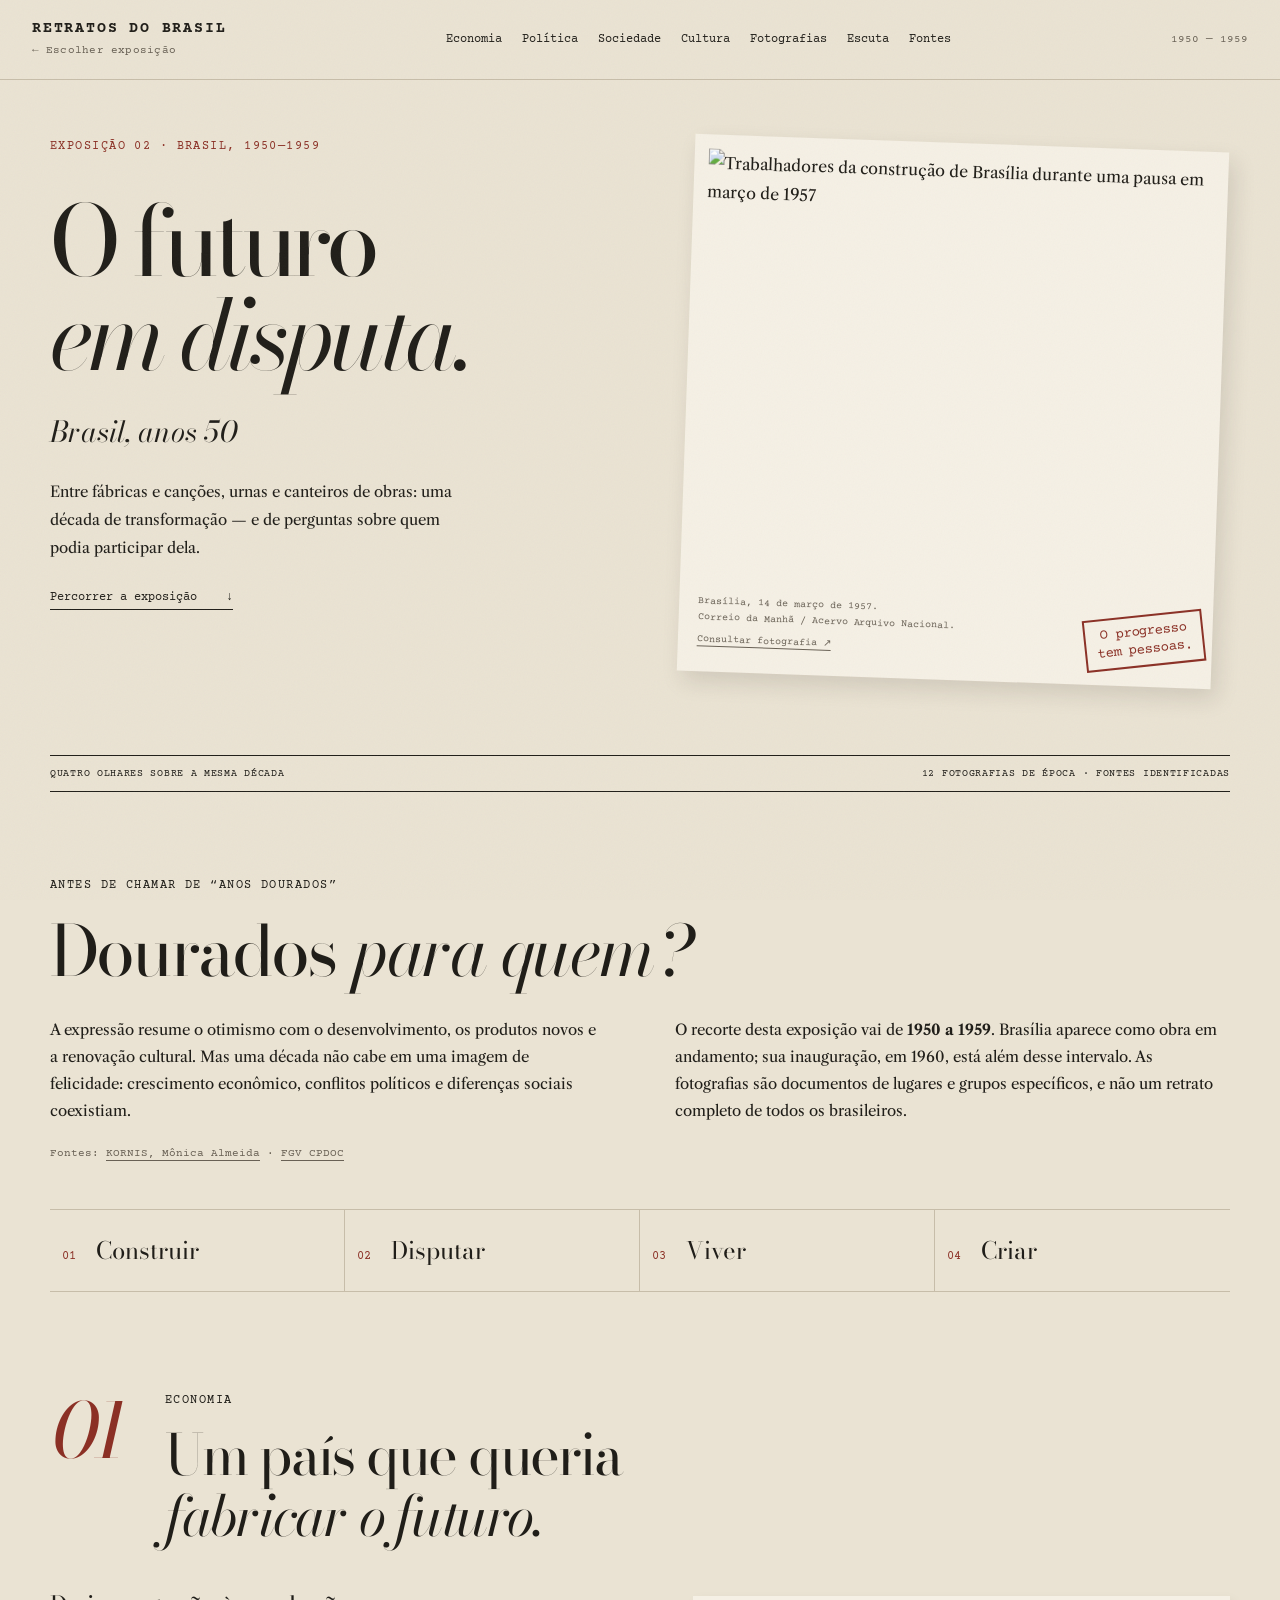
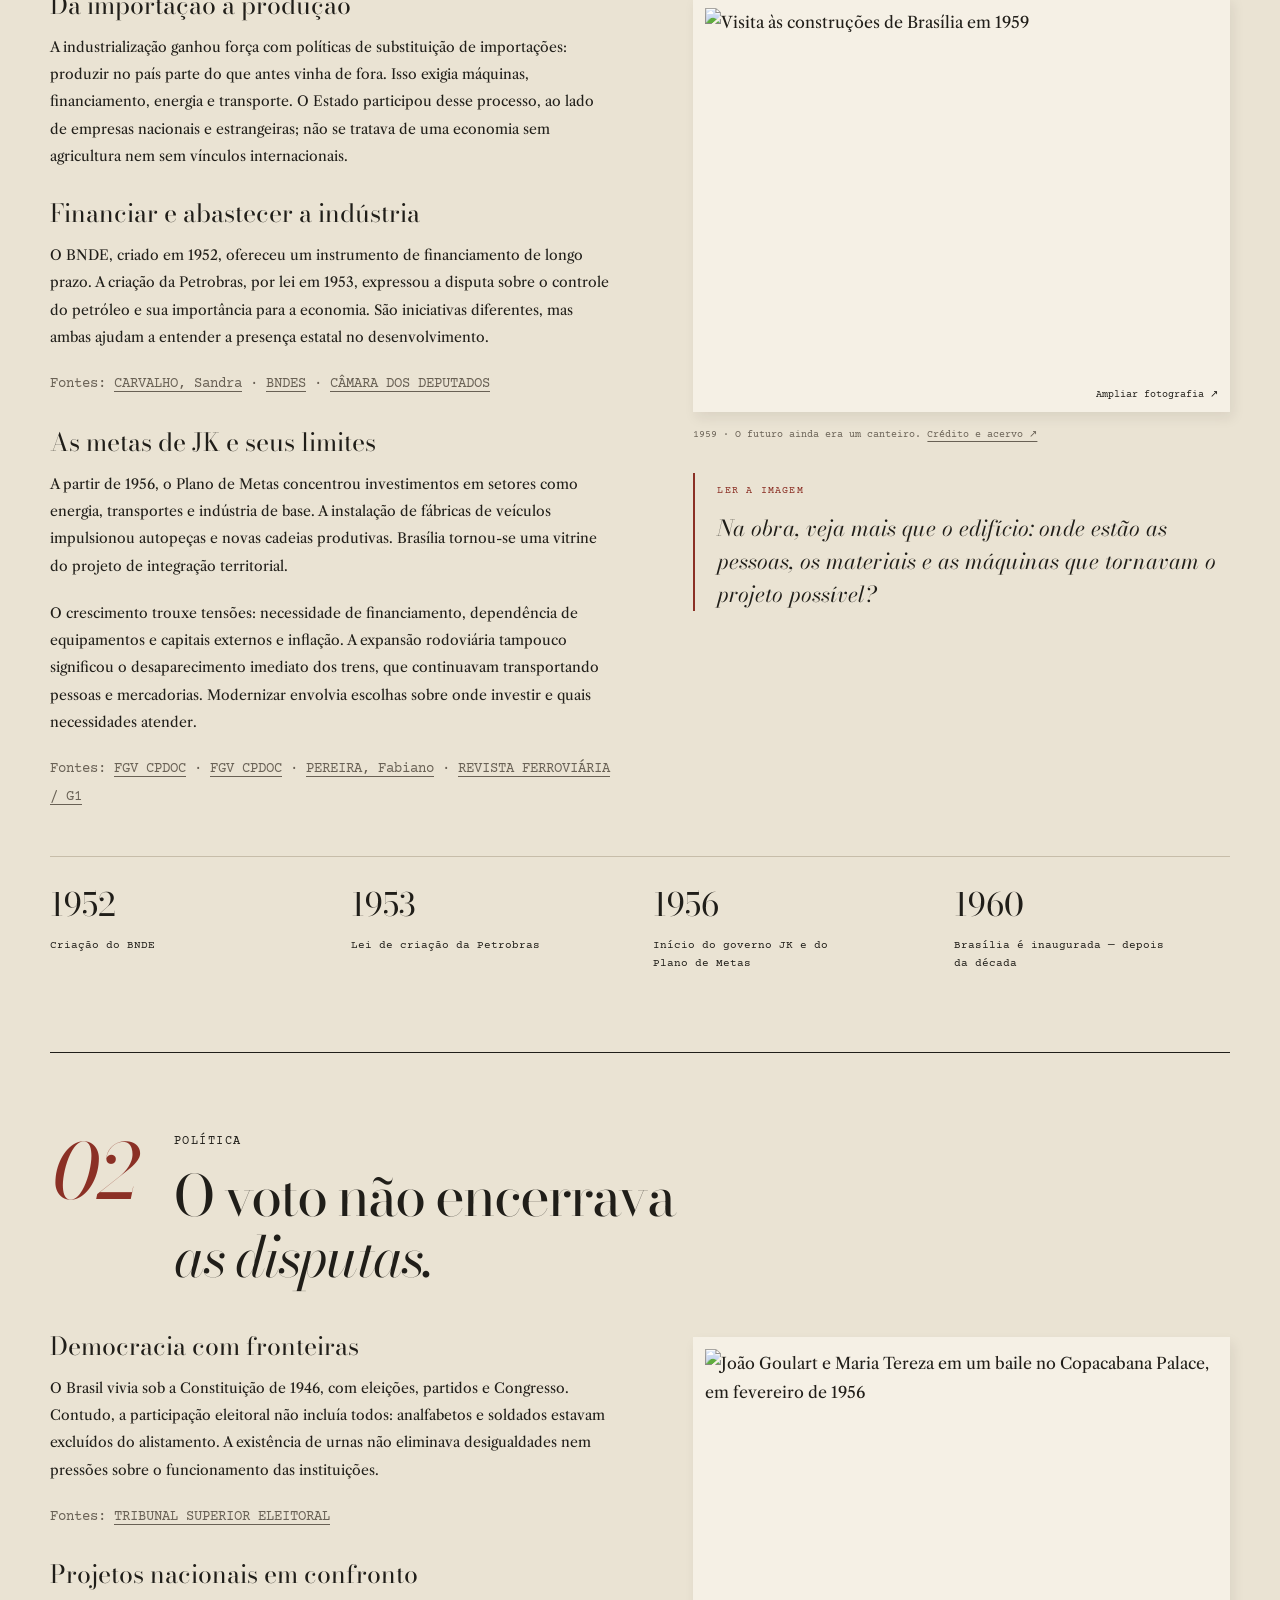
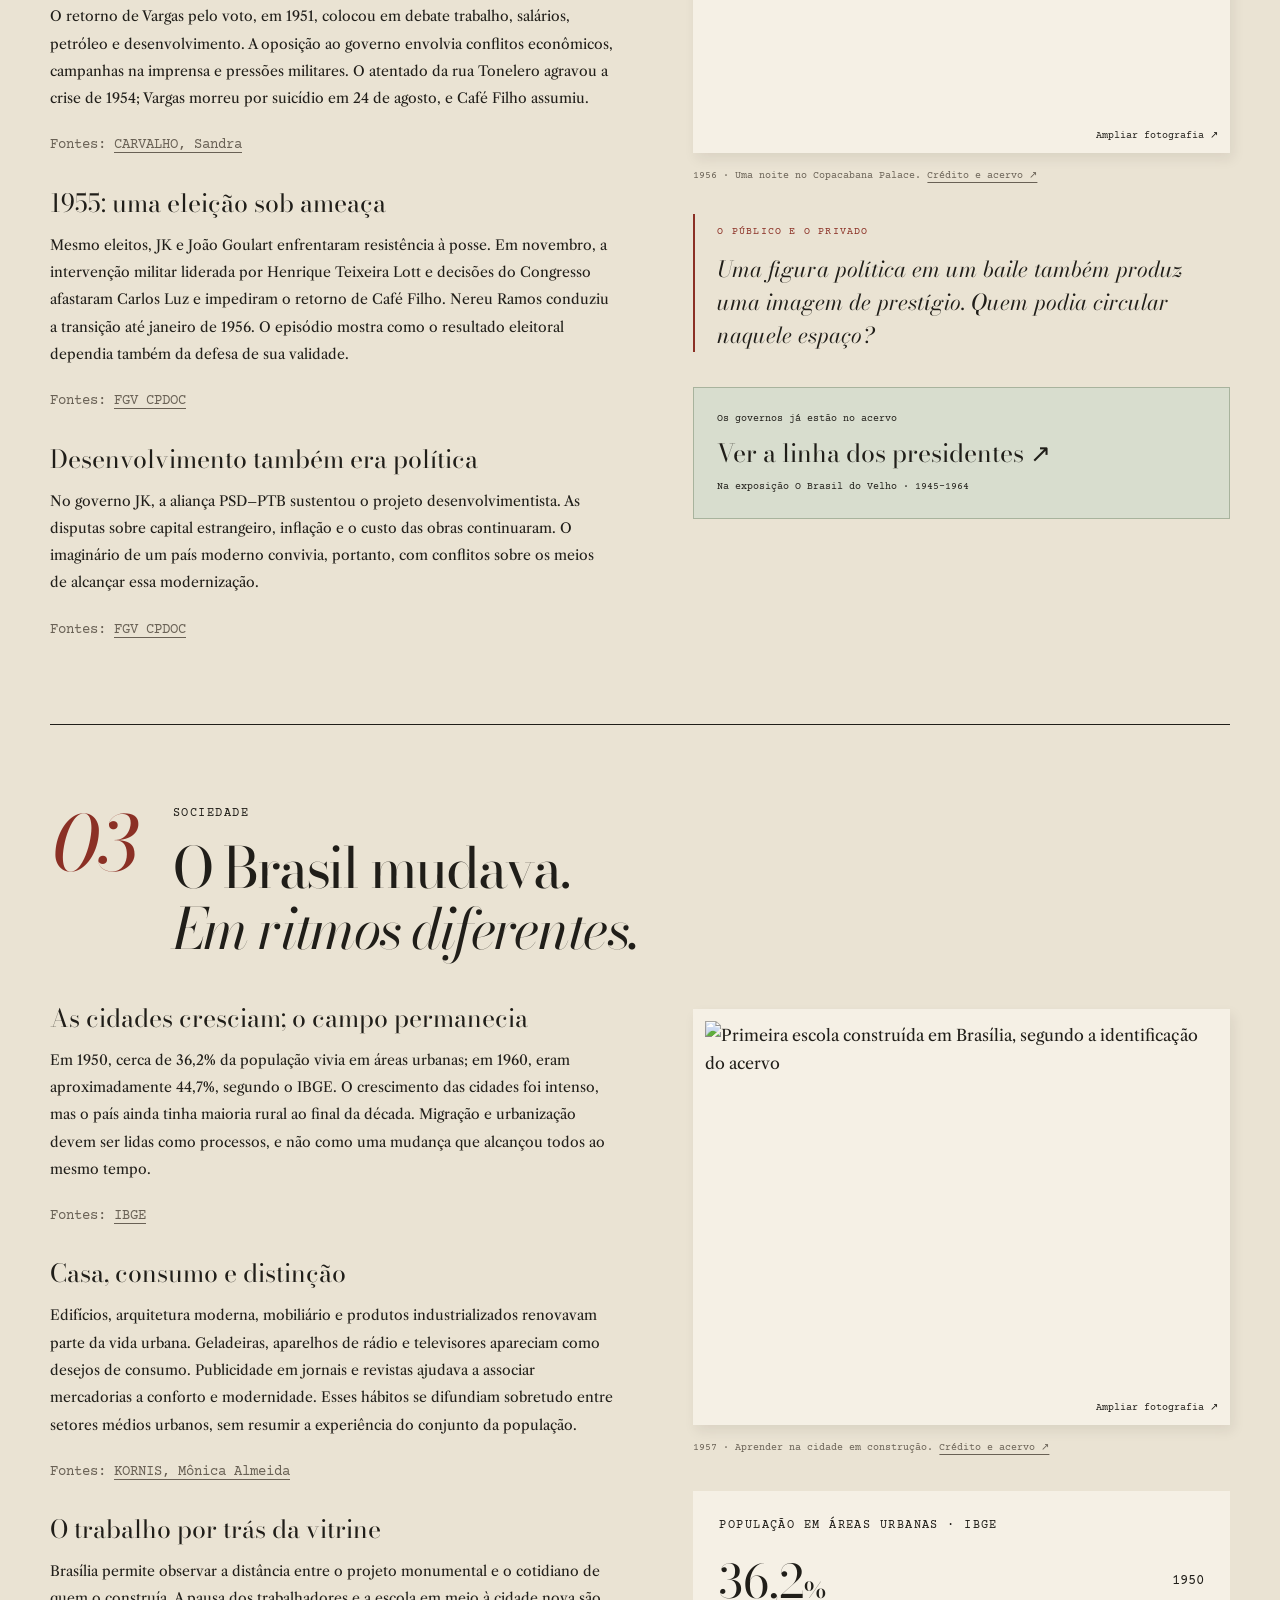
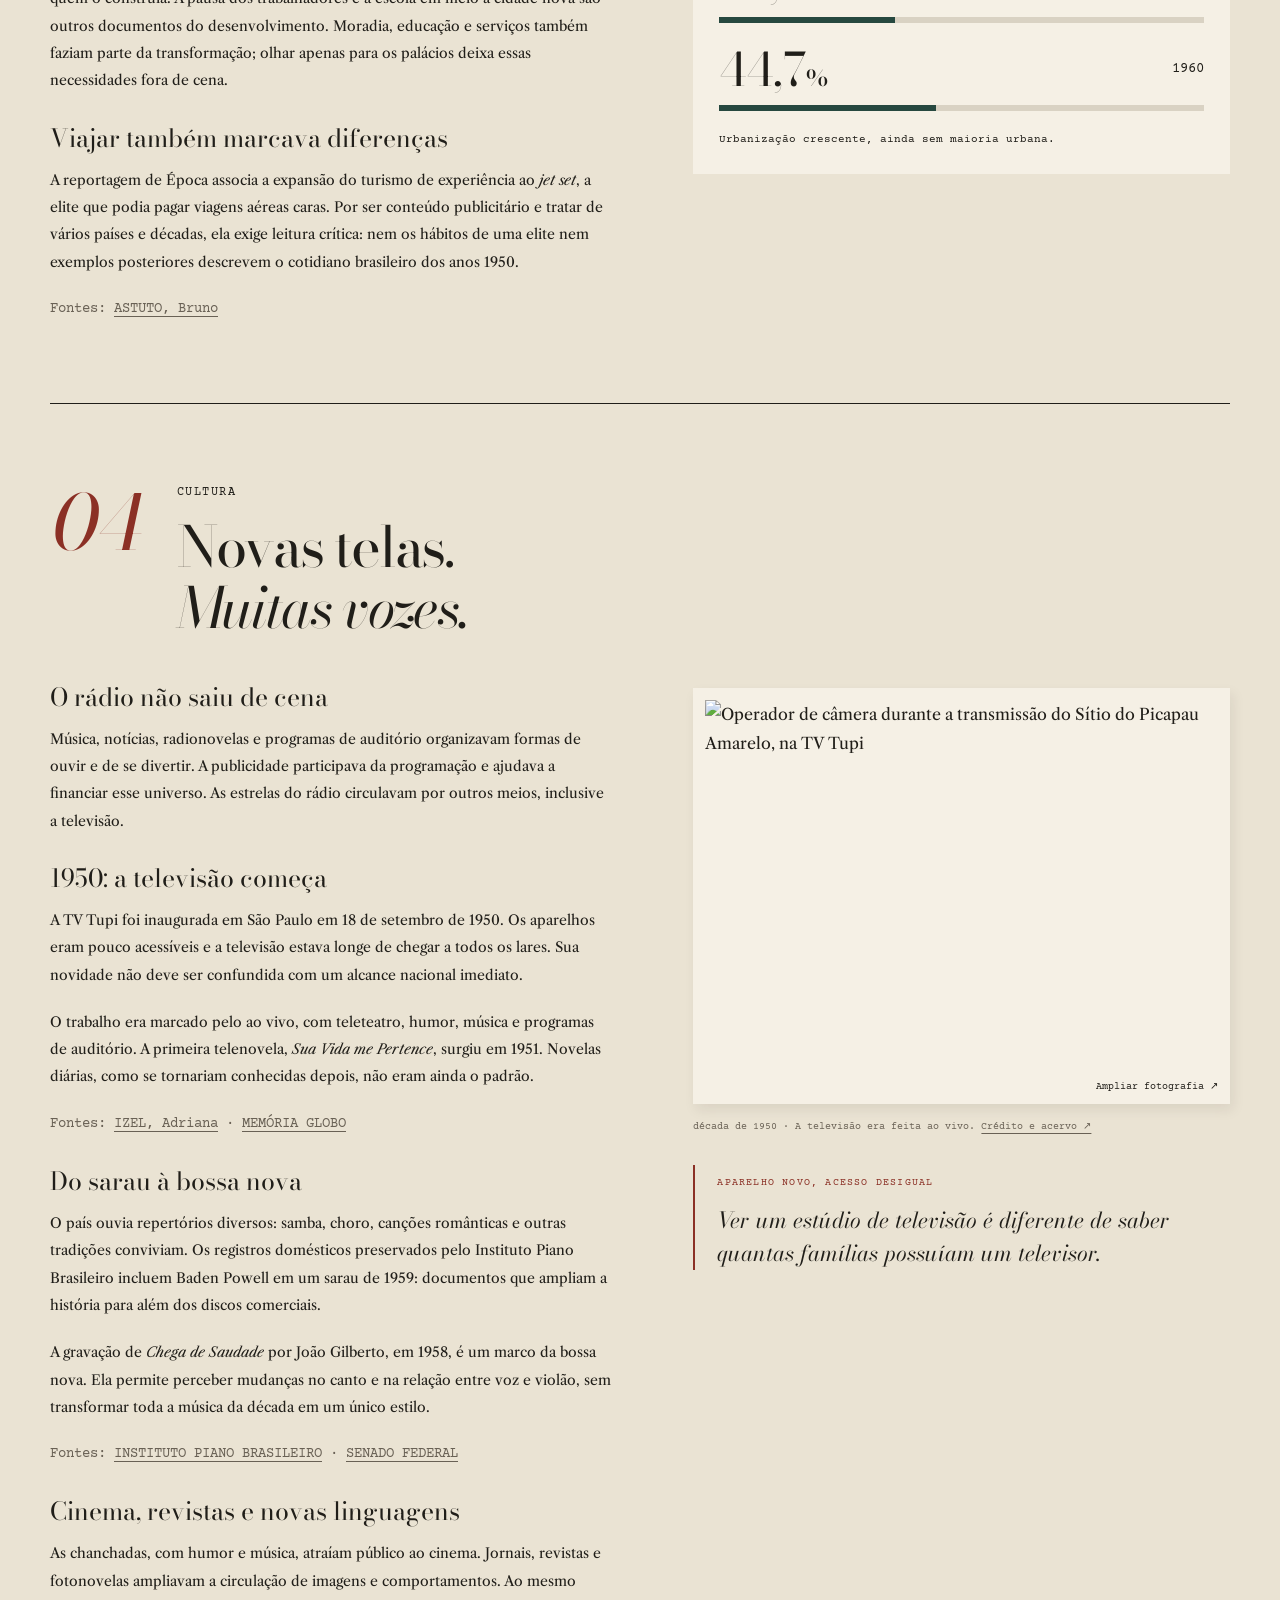
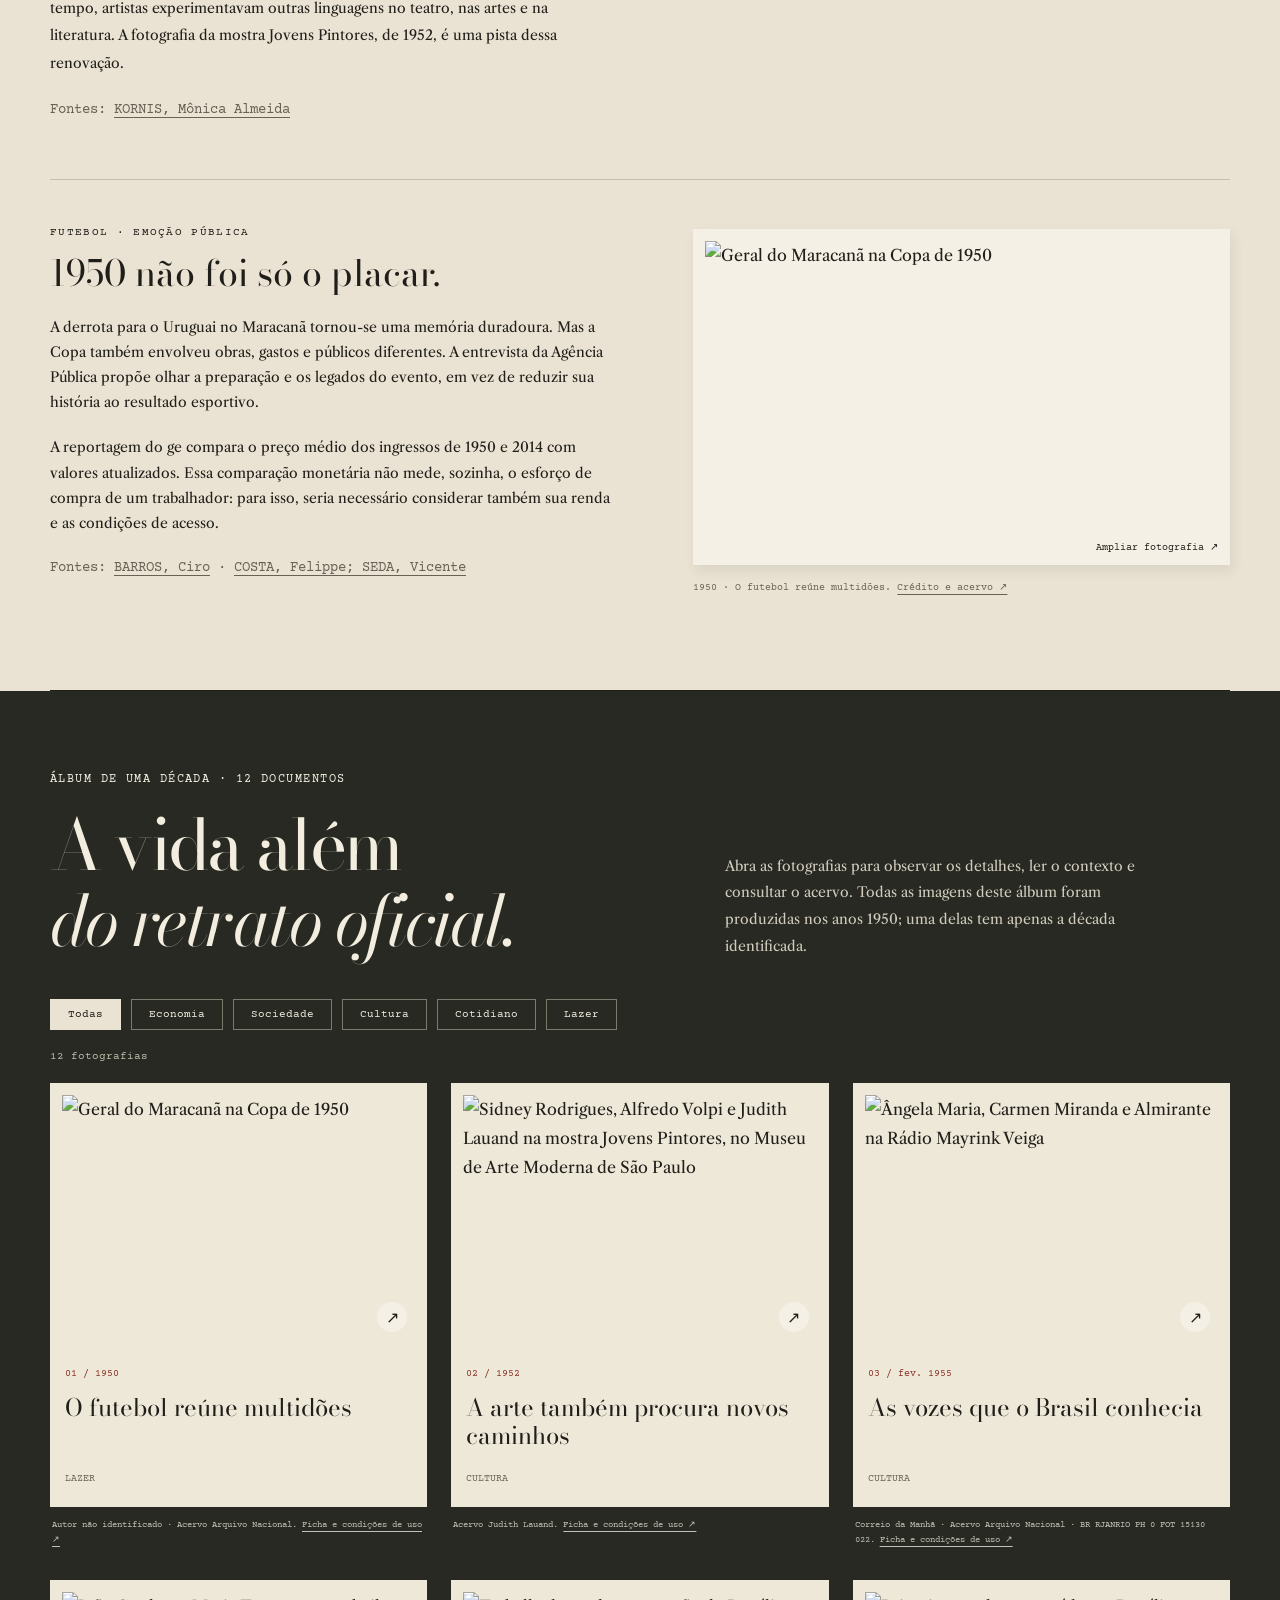
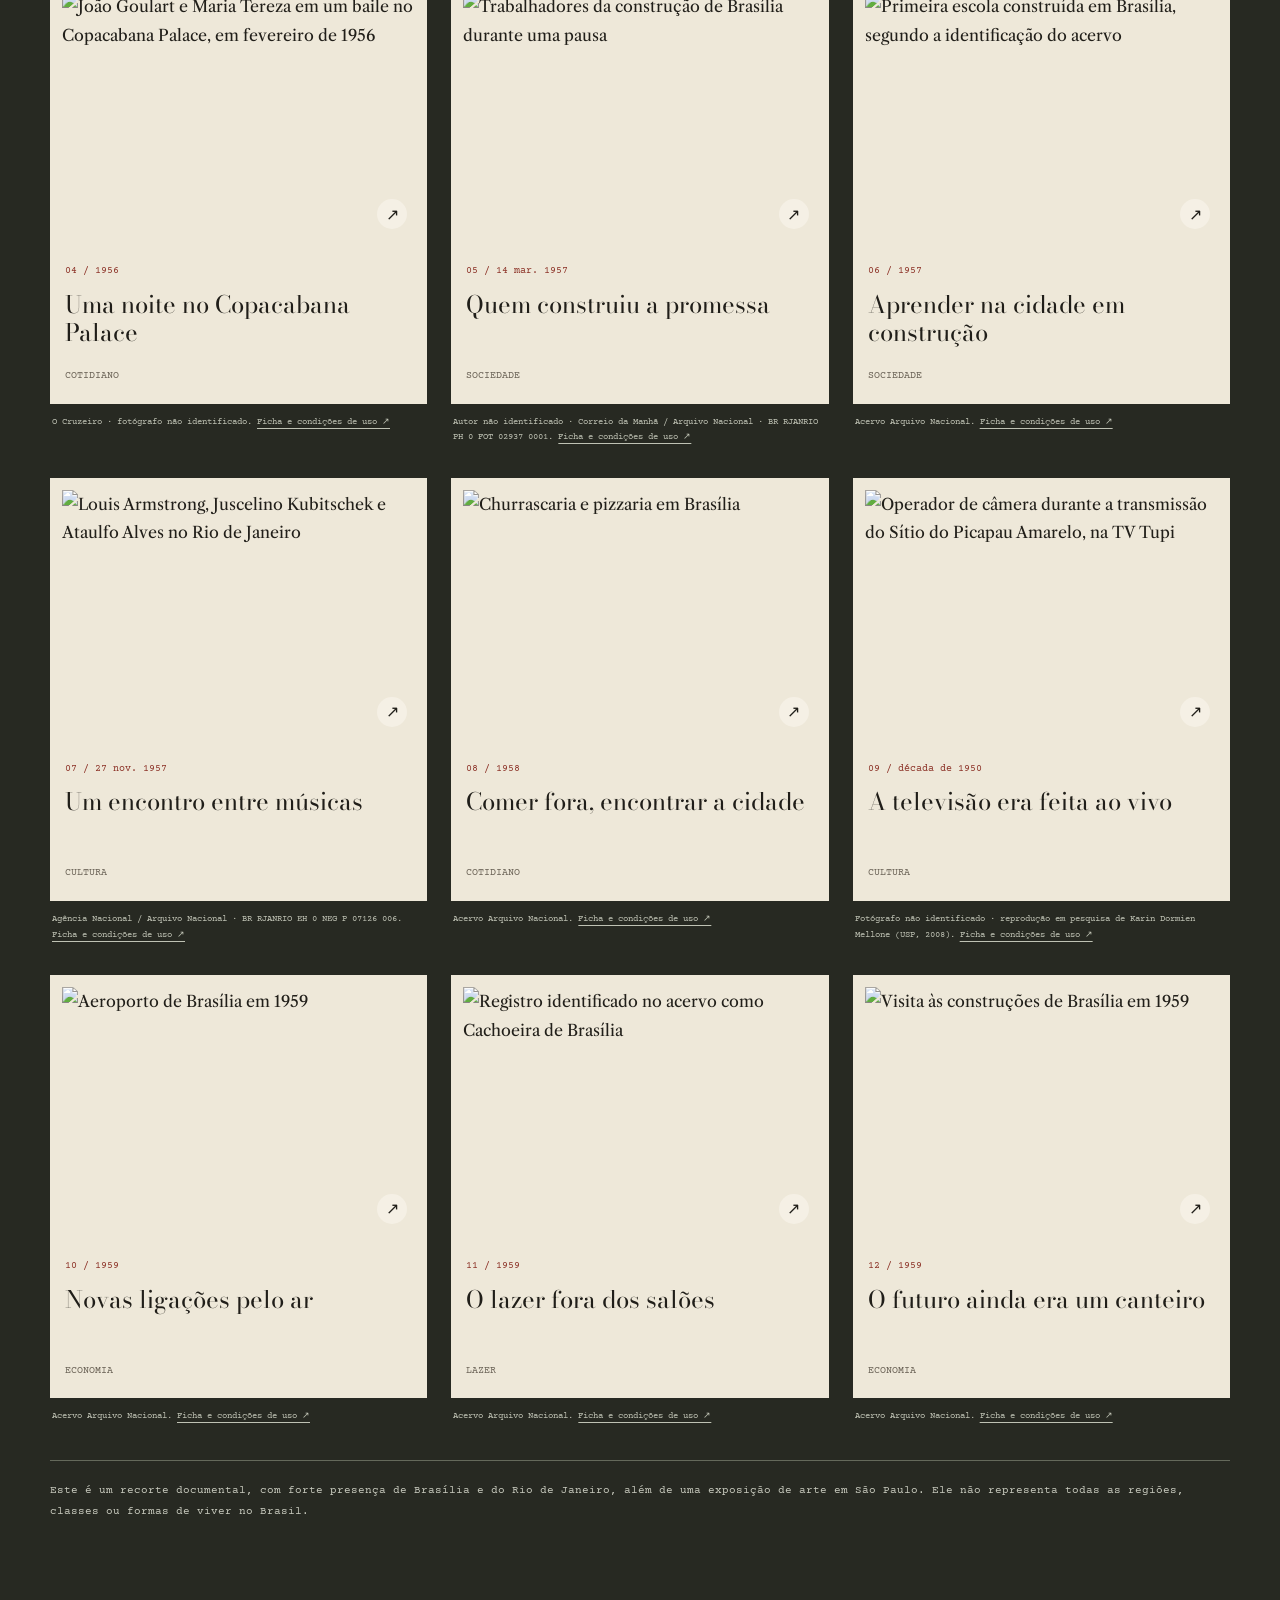
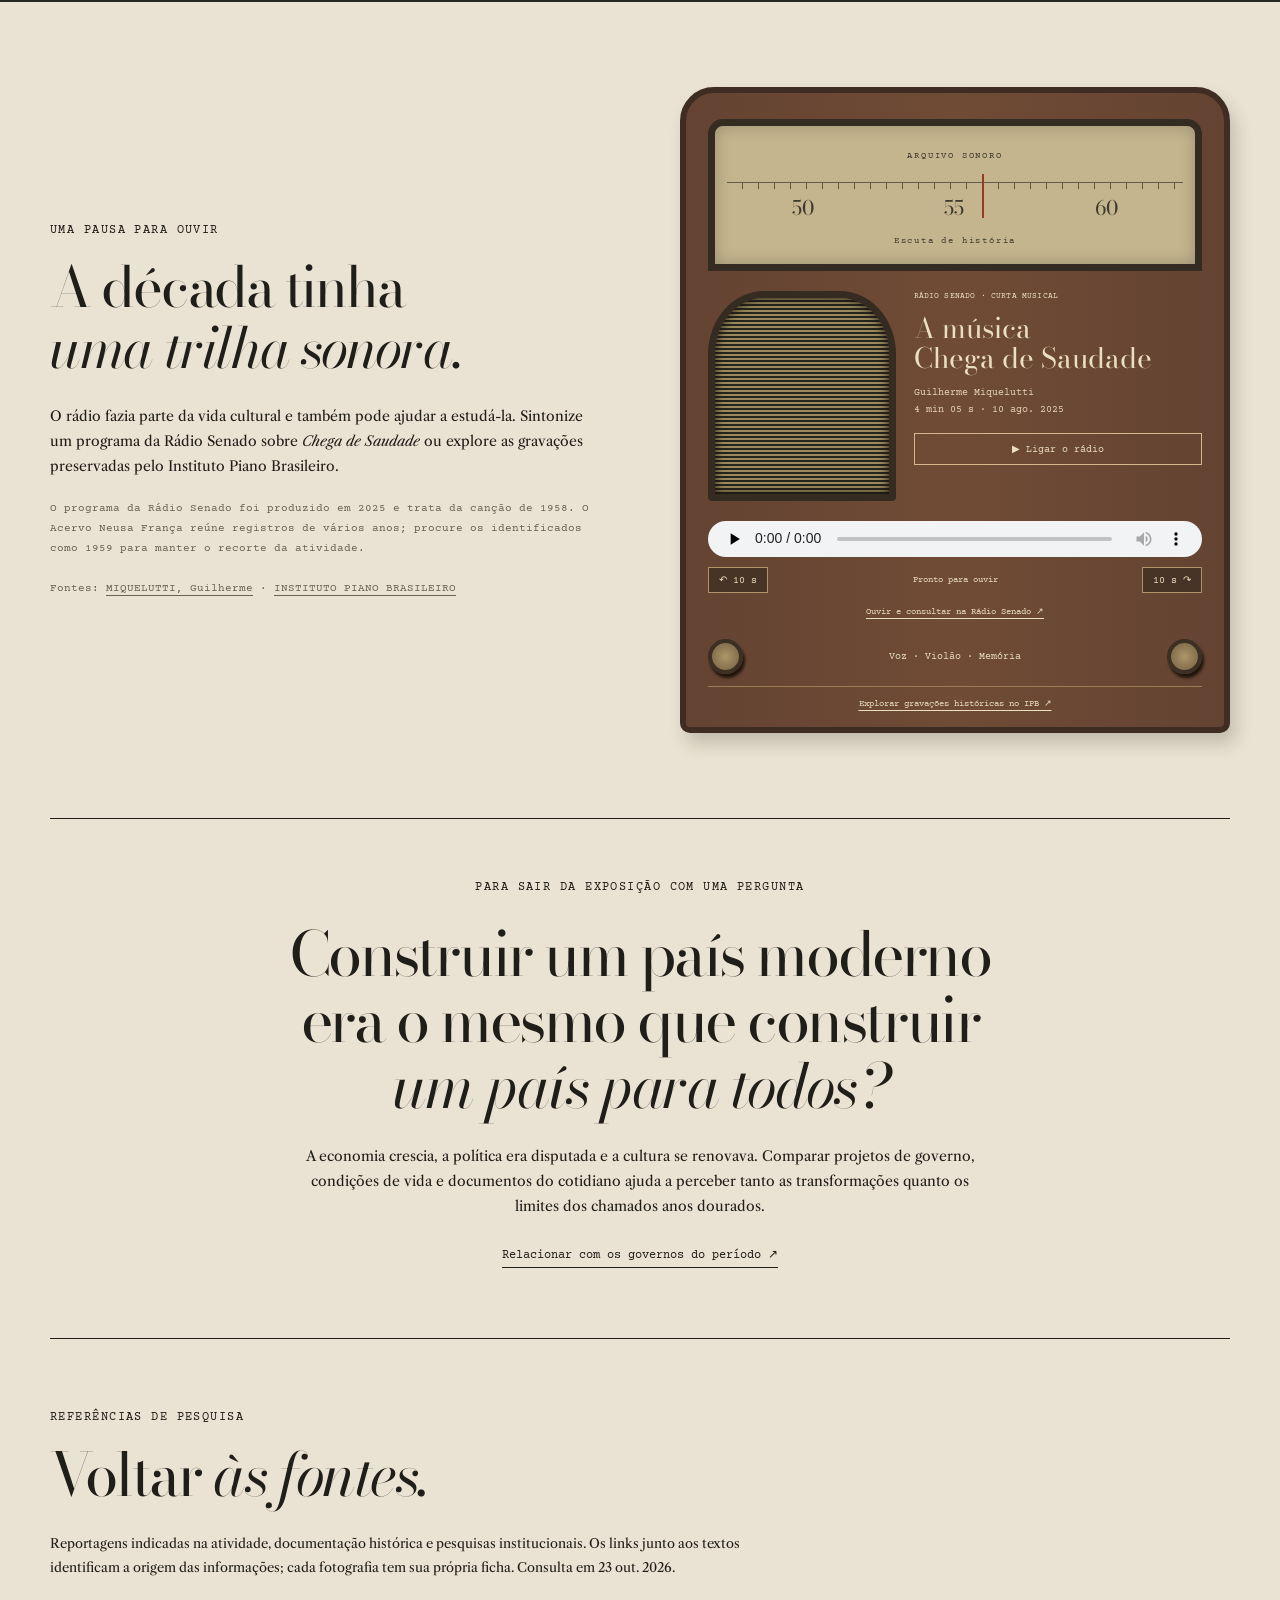
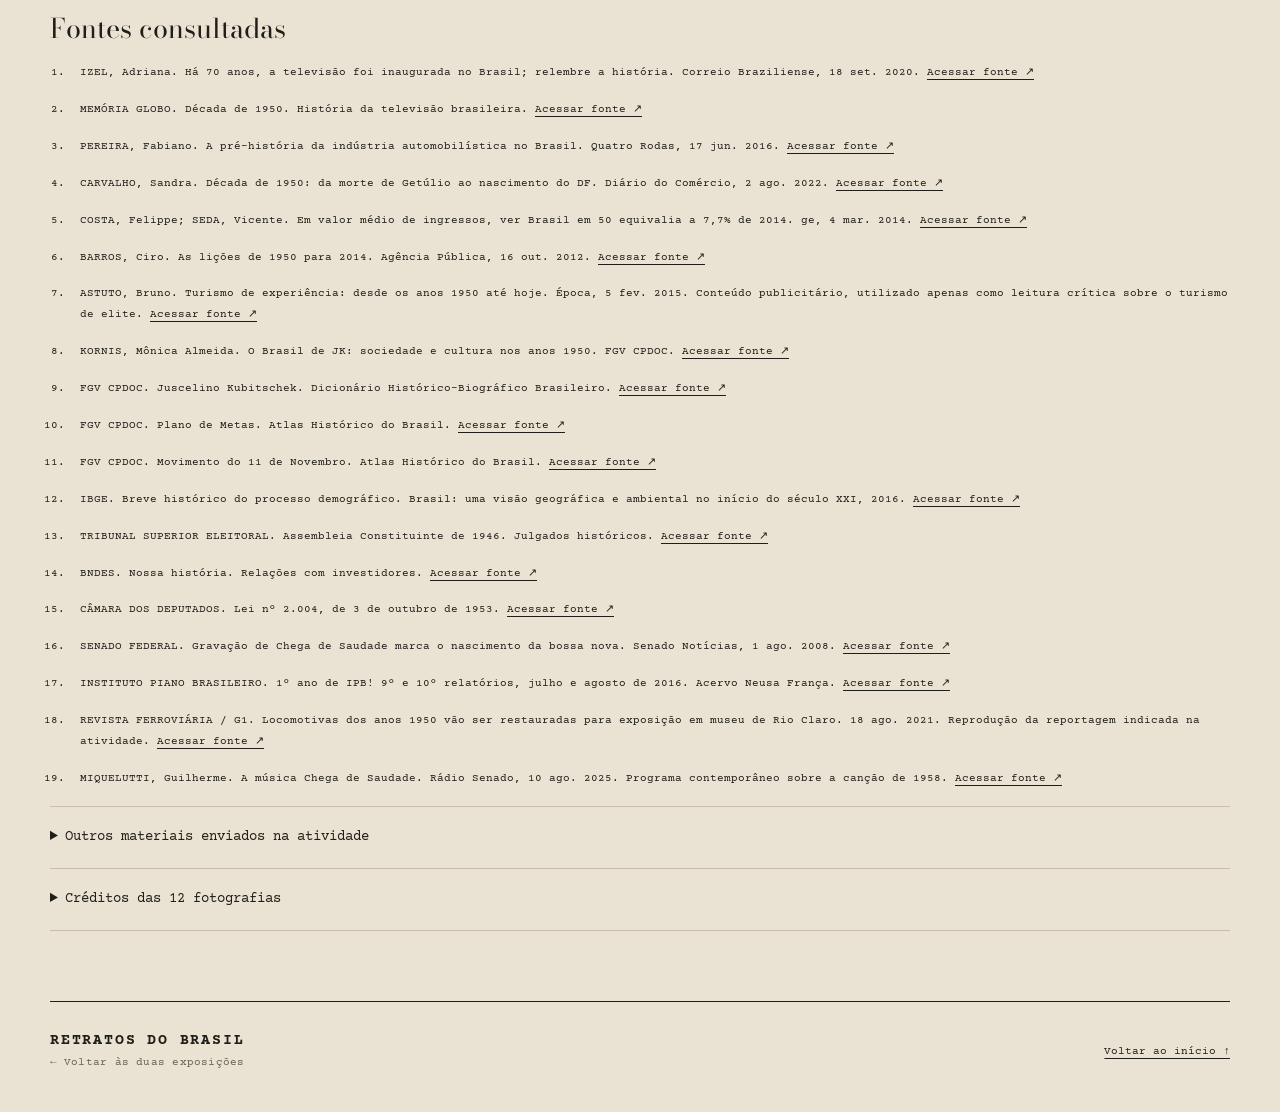
==== commit 54684e88: "Play official Radio Senado program in vintage radio with seek controls" ====
--- a/anos50.html
+++ b/anos50.html
@@ -5,6 +5,6 @@
 <section class="chapter shell" id="sociedade"><header class="chapter-head"><span class="chapter-number">03</span><div><p class="eyebrow">Sociedade</p><h2>O Brasil mudava.<br><em>Em ritmos diferentes.</em></h2></div></header><div class="chapter-layout"><div class="chapter-copy"><h3>As cidades cresciam; o campo permanecia</h3><p>Em 1950, cerca de 36,2% da população vivia em áreas urbanas; em 1960, eram aproximadamente 44,7%, segundo o IBGE. O crescimento das cidades foi intenso, mas o país ainda tinha maioria rural ao final da década. Migração e urbanização devem ser lidas como processos, e não como uma mudança que alcançou todos ao mesmo tempo.</p><p class="refs">Fontes: <a href="#fonte-ibge">IBGE</a></p><h3>Casa, consumo e distinção</h3><p>Edifícios, arquitetura moderna, mobiliário e produtos industrializados renovavam parte da vida urbana. Geladeiras, aparelhos de rádio e televisores apareciam como desejos de consumo. Publicidade em jornais e revistas ajudava a associar mercadorias a conforto e modernidade. Esses hábitos se difundiam sobretudo entre setores médios urbanos, sem resumir a experiência do conjunto da população.</p><p class="refs">Fontes: <a href="#fonte-fgvcultura">KORNIS, Mônica Almeida</a></p><h3>O trabalho por trás da vitrine</h3><p>Brasília permite observar a distância entre o projeto monumental e o cotidiano de quem o construía. A pausa dos trabalhadores e a escola em meio à cidade nova são outros documentos do desenvolvimento. Moradia, educação e serviços também faziam parte da transformação; olhar apenas para os palácios deixa essas necessidades fora de cena.</p><h3>Viajar também marcava diferenças</h3><p>A reportagem de Época associa a expansão do turismo de experiência ao <em>jet set</em>, a elite que podia pagar viagens aéreas caras. Por ser conteúdo publicitário e tratar de vários países e décadas, ela exige leitura crítica: nem os hábitos de uma elite nem exemplos posteriores descrevem o cotidiano brasileiro dos anos 1950.</p><p class="refs">Fontes: <a href="#fonte-epoca">ASTUTO, Bruno</a></p></div><div><figure class="chapter-photo"><button class="photo-open" data-photo="escola" aria-label="Ampliar: Aprender na cidade em construção"><img src="https://upload.wikimedia.org/wikipedia/commons/8/84/Primeira_escola_constru%C3%ADda_em_Bras%C3%ADlia.jpg" alt="Primeira escola construída em Brasília, segundo a identificação do acervo" loading="lazy"><span aria-hidden="true">Ampliar fotografia ↗</span></button><figcaption>1957 · Aprender na cidade em construção. <a href="https://commons.wikimedia.org/wiki/File:Primeira_escola_constru%C3%ADda_em_Bras%C3%ADlia.jpg" target="_blank" rel="noopener">Crédito e acervo ↗</a></figcaption></figure><div class="population"><p class="eyebrow">População em áreas urbanas · IBGE</p><div><b>36,2<small>%</small></b><span>1950</span><i style="--value:36.2%" aria-hidden="true"></i></div><div><b>44,7<small>%</small></b><span>1960</span><i style="--value:44.7%" aria-hidden="true"></i></div><p>Urbanização crescente, ainda sem maioria urbana.</p></div></div></div></section>
 <section class="chapter shell" id="cultura"><header class="chapter-head"><span class="chapter-number">04</span><div><p class="eyebrow">Cultura</p><h2>Novas telas.<br><em>Muitas vozes.</em></h2></div></header><div class="chapter-layout"><div class="chapter-copy"><h3>O rádio não saiu de cena</h3><p>Música, notícias, radionovelas e programas de auditório organizavam formas de ouvir e de se divertir. A publicidade participava da programação e ajudava a financiar esse universo. As estrelas do rádio circulavam por outros meios, inclusive a televisão.</p><h3>1950: a televisão começa</h3><p>A TV Tupi foi inaugurada em São Paulo em 18 de setembro de 1950. Os aparelhos eram pouco acessíveis e a televisão estava longe de chegar a todos os lares. Sua novidade não deve ser confundida com um alcance nacional imediato.</p><p>O trabalho era marcado pelo ao vivo, com teleteatro, humor, música e programas de auditório. A primeira telenovela, <em>Sua Vida me Pertence</em>, surgiu em 1951. Novelas diárias, como se tornariam conhecidas depois, não eram ainda o padrão.</p><p class="refs">Fontes: <a href="#fonte-correio">IZEL, Adriana</a> · <a href="#fonte-memoria">MEMÓRIA GLOBO</a></p><h3>Do sarau à bossa nova</h3><p>O país ouvia repertórios diversos: samba, choro, canções românticas e outras tradições conviviam. Os registros domésticos preservados pelo Instituto Piano Brasileiro incluem Baden Powell em um sarau de 1959: documentos que ampliam a história para além dos discos comerciais.</p><p>A gravação de <em>Chega de Saudade</em> por João Gilberto, em 1958, é um marco da bossa nova. Ela permite perceber mudanças no canto e na relação entre voz e violão, sem transformar toda a música da década em um único estilo.</p><p class="refs">Fontes: <a href="#fonte-ipb">INSTITUTO PIANO BRASILEIRO</a> · <a href="#fonte-bossa">SENADO FEDERAL</a></p><h3>Cinema, revistas e novas linguagens</h3><p>As chanchadas, com humor e música, atraíam público ao cinema. Jornais, revistas e fotonovelas ampliavam a circulação de imagens e comportamentos. Ao mesmo tempo, artistas experimentavam outras linguagens no teatro, nas artes e na literatura. A fotografia da mostra Jovens Pintores, de 1952, é uma pista dessa renovação.</p><p class="refs">Fontes: <a href="#fonte-fgvcultura">KORNIS, Mônica Almeida</a></p></div><div><figure class="chapter-photo"><button class="photo-open" data-photo="televisao" aria-label="Ampliar: A televisão era feita ao vivo"><img src="https://upload.wikimedia.org/wikipedia/commons/4/4f/Transmiss%C3%A3o_ao_vivo_do_S%C3%ADtio_%28Tupi%29.jpg" alt="Operador de câmera durante a transmissão do Sítio do Picapau Amarelo, na TV Tupi" loading="lazy"><span aria-hidden="true">Ampliar fotografia ↗</span></button><figcaption>década de 1950 · A televisão era feita ao vivo. <a href="https://commons.wikimedia.org/wiki/File:Transmiss%C3%A3o_ao_vivo_do_S%C3%ADtio_%28Tupi%29.jpg" target="_blank" rel="noopener">Crédito e acervo ↗</a></figcaption></figure><aside class="analysis-note"><span class="eyebrow">Aparelho novo, acesso desigual</span><p>Ver um estúdio de televisão é diferente de saber quantas famílias possuíam um televisor.</p></aside></div></div><div class="football"><div><p class="eyebrow">Futebol · Emoção pública</p><h3>1950 não foi só o placar.</h3><p>A derrota para o Uruguai no Maracanã tornou-se uma memória duradoura. Mas a Copa também envolveu obras, gastos e públicos diferentes. A entrevista da Agência Pública propõe olhar a preparação e os legados do evento, em vez de reduzir sua história ao resultado esportivo.</p><p>A reportagem do ge compara o preço médio dos ingressos de 1950 e 2014 com valores atualizados. Essa comparação monetária não mede, sozinha, o esforço de compra de um trabalhador: para isso, seria necessário considerar também sua renda e as condições de acesso.</p><p class="refs">Fontes: <a href="#fonte-publica">BARROS, Ciro</a> · <a href="#fonte-ge">COSTA, Felippe; SEDA, Vicente</a></p></div><figure class="chapter-photo"><button class="photo-open" data-photo="maracana" aria-label="Ampliar: O futebol reúne multidões"><img src="https://upload.wikimedia.org/wikipedia/commons/1/1a/Geral_do_Maracan%C3%A3_na_copa_de_1950.jpg" alt="Geral do Maracanã na Copa de 1950" loading="lazy"><span aria-hidden="true">Ampliar fotografia ↗</span></button><figcaption>1950 · O futebol reúne multidões. <a href="https://commons.wikimedia.org/wiki/File:Geral_do_Maracan%C3%A3_na_copa_de_1950.jpg" target="_blank" rel="noopener">Crédito e acervo ↗</a></figcaption></figure></div></section>
 <section class="gallery-section" id="galeria"><div class="shell"><div class="gallery-head"><div><p class="eyebrow">Álbum de uma década · 12 documentos</p><h2>A vida além<br><em>do retrato oficial.</em></h2></div><p>Abra as fotografias para observar os detalhes, ler o contexto e consultar o acervo. Todas as imagens deste álbum foram produzidas nos anos 1950; uma delas tem apenas a década identificada.</p></div><div class="filters" role="group" aria-label="Filtrar fotografias"><button data-filter="Todas" aria-pressed="true">Todas</button><button data-filter="Economia" aria-pressed="false">Economia</button><button data-filter="Sociedade" aria-pressed="false">Sociedade</button><button data-filter="Cultura" aria-pressed="false">Cultura</button><button data-filter="Cotidiano" aria-pressed="false">Cotidiano</button><button data-filter="Lazer" aria-pressed="false">Lazer</button></div><p class="gallery-count" aria-live="polite">12 fotografias</p><div class="photo-grid"><article class="photo-card" data-category="Lazer"><button class="photo-open" data-photo="maracana" aria-label="Ampliar: O futebol reúne multidões"><div class="photo-frame"><img src="https://upload.wikimedia.org/wikipedia/commons/1/1a/Geral_do_Maracan%C3%A3_na_copa_de_1950.jpg" alt="Geral do Maracanã na Copa de 1950" loading="lazy"><span aria-hidden="true">↗</span></div><div class="photo-caption"><span>01 / 1950</span><h3>O futebol reúne multidões</h3><small>Lazer</small></div></button><p class="photo-credit">Autor não identificado · Acervo Arquivo Nacional. <a href="https://commons.wikimedia.org/wiki/File:Geral_do_Maracan%C3%A3_na_copa_de_1950.jpg" target="_blank" rel="noopener">Ficha e condições de uso ↗</a></p></article><article class="photo-card" data-category="Cultura"><button class="photo-open" data-photo="arte" aria-label="Ampliar: A arte também procura novos caminhos"><div class="photo-frame"><img src="https://upload.wikimedia.org/wikipedia/commons/0/07/Young_Painter%27s_Showcase_1952_-_Modern_Art_SP.jpg" alt="Sidney Rodrigues, Alfredo Volpi e Judith Lauand na mostra Jovens Pintores, no Museu de Arte Moderna de São Paulo" loading="lazy"><span aria-hidden="true">↗</span></div><div class="photo-caption"><span>02 / 1952</span><h3>A arte também procura novos caminhos</h3><small>Cultura</small></div></button><p class="photo-credit">Acervo Judith Lauand. <a href="https://commons.wikimedia.org/wiki/File:Young_Painter%27s_Showcase_1952_-_Modern_Art_SP.jpg" target="_blank" rel="noopener">Ficha e condições de uso ↗</a></p></article><article class="photo-card" data-category="Cultura"><button class="photo-open" data-photo="radio" aria-label="Ampliar: As vozes que o Brasil conhecia"><div class="photo-frame"><img src="https://upload.wikimedia.org/wikipedia/commons/d/d8/Carmen_Miranda%2C_%C3%82ngela_Maria_e_Almirante.jpg" alt="Ângela Maria, Carmen Miranda e Almirante na Rádio Mayrink Veiga" loading="lazy"><span aria-hidden="true">↗</span></div><div class="photo-caption"><span>03 / fev. 1955</span><h3>As vozes que o Brasil conhecia</h3><small>Cultura</small></div></button><p class="photo-credit">Correio da Manhã · Acervo Arquivo Nacional · BR RJANRIO PH 0 FOT 15130 022. <a href="https://commons.wikimedia.org/wiki/File:Carmen_Miranda%2C_%C3%82ngela_Maria_e_Almirante.jpg" target="_blank" rel="noopener">Ficha e condições de uso ↗</a></p></article><article class="photo-card" data-category="Cotidiano"><button class="photo-open" data-photo="baile" aria-label="Ampliar: Uma noite no Copacabana Palace"><div class="photo-frame"><img src="https://upload.wikimedia.org/wikipedia/commons/b/b6/Rv-jo%C3%A3o-goulart-tereza-cruzeiro25fev1956.jpg" alt="João Goulart e Maria Tereza em um baile no Copacabana Palace, em fevereiro de 1956" loading="lazy"><span aria-hidden="true">↗</span></div><div class="photo-caption"><span>04 / 1956</span><h3>Uma noite no Copacabana Palace</h3><small>Cotidiano</small></div></button><p class="photo-credit">O Cruzeiro · fotógrafo não identificado. <a href="https://commons.wikimedia.org/wiki/File:Rv-jo%C3%A3o-goulart-tereza-cruzeiro25fev1956.jpg" target="_blank" rel="noopener">Ficha e condições de uso ↗</a></p></article><article class="photo-card" data-category="Sociedade"><button class="photo-open" data-photo="trabalhadores" aria-label="Ampliar: Quem construiu a promessa"><div class="photo-frame"><img src="https://upload.wikimedia.org/wikipedia/commons/d/d5/Trabalhadores_da_constru%C3%A7%C3%A3o_de_Bras%C3%ADlia_-_BR_RJANRIO_PH_0_FOT_02937_0001%2C_Acervo_do_Arquivo_Nacional.jpg" alt="Trabalhadores da construção de Brasília durante uma pausa" loading="lazy"><span aria-hidden="true">↗</span></div><div class="photo-caption"><span>05 / 14 mar. 1957</span><h3>Quem construiu a promessa</h3><small>Sociedade</small></div></button><p class="photo-credit">Autor não identificado · Correio da Manhã / Arquivo Nacional · BR RJANRIO PH 0 FOT 02937 0001. <a href="https://commons.wikimedia.org/wiki/File:Trabalhadores_da_constru%C3%A7%C3%A3o_de_Bras%C3%ADlia_-_BR_RJANRIO_PH_0_FOT_02937_0001%2C_Acervo_do_Arquivo_Nacional.jpg" target="_blank" rel="noopener">Ficha e condições de uso ↗</a></p></article><article class="photo-card" data-category="Sociedade"><button class="photo-open" data-photo="escola" aria-label="Ampliar: Aprender na cidade em construção"><div class="photo-frame"><img src="https://upload.wikimedia.org/wikipedia/commons/8/84/Primeira_escola_constru%C3%ADda_em_Bras%C3%ADlia.jpg" alt="Primeira escola construída em Brasília, segundo a identificação do acervo" loading="lazy"><span aria-hidden="true">↗</span></div><div class="photo-caption"><span>06 / 1957</span><h3>Aprender na cidade em construção</h3><small>Sociedade</small></div></button><p class="photo-credit">Acervo Arquivo Nacional. <a href="https://commons.wikimedia.org/wiki/File:Primeira_escola_constru%C3%ADda_em_Bras%C3%ADlia.jpg" target="_blank" rel="noopener">Ficha e condições de uso ↗</a></p></article><article class="photo-card" data-category="Cultura"><button class="photo-open" data-photo="armstrong" aria-label="Ampliar: Um encontro entre músicas"><div class="photo-frame"><img src="https://upload.wikimedia.org/wikipedia/commons/9/90/Louis_Armstrong_in_Brazil_1957_1.jpg" alt="Louis Armstrong, Juscelino Kubitschek e Ataulfo Alves no Rio de Janeiro" loading="lazy"><span aria-hidden="true">↗</span></div><div class="photo-caption"><span>07 / 27 nov. 1957</span><h3>Um encontro entre músicas</h3><small>Cultura</small></div></button><p class="photo-credit">Agência Nacional / Arquivo Nacional · BR RJANRIO EH 0 NEG P 07126 006. <a href="https://commons.wikimedia.org/wiki/File:Louis_Armstrong_in_Brazil_1957_1.jpg" target="_blank" rel="noopener">Ficha e condições de uso ↗</a></p></article><article class="photo-card" data-category="Cotidiano"><button class="photo-open" data-photo="restaurante" aria-label="Ampliar: Comer fora, encontrar a cidade"><div class="photo-frame"><img src="https://upload.wikimedia.org/wikipedia/commons/5/50/Churrascaria_e_pizzaria_Bras%C3%ADlia_1958.jpg" alt="Churrascaria e pizzaria em Brasília" loading="lazy"><span aria-hidden="true">↗</span></div><div class="photo-caption"><span>08 / 1958</span><h3>Comer fora, encontrar a cidade</h3><small>Cotidiano</small></div></button><p class="photo-credit">Acervo Arquivo Nacional. <a href="https://commons.wikimedia.org/wiki/File:Churrascaria_e_pizzaria_Bras%C3%ADlia_1958.jpg" target="_blank" rel="noopener">Ficha e condições de uso ↗</a></p></article><article class="photo-card" data-category="Cultura"><button class="photo-open" data-photo="televisao" aria-label="Ampliar: A televisão era feita ao vivo"><div class="photo-frame"><img src="https://upload.wikimedia.org/wikipedia/commons/4/4f/Transmiss%C3%A3o_ao_vivo_do_S%C3%ADtio_%28Tupi%29.jpg" alt="Operador de câmera durante a transmissão do Sítio do Picapau Amarelo, na TV Tupi" loading="lazy"><span aria-hidden="true">↗</span></div><div class="photo-caption"><span>09 / década de 1950</span><h3>A televisão era feita ao vivo</h3><small>Cultura</small></div></button><p class="photo-credit">Fotógrafo não identificado · reprodução em pesquisa de Karin Dormien Mellone (USP, 2008). <a href="https://commons.wikimedia.org/wiki/File:Transmiss%C3%A3o_ao_vivo_do_S%C3%ADtio_%28Tupi%29.jpg" target="_blank" rel="noopener">Ficha e condições de uso ↗</a></p></article><article class="photo-card" data-category="Economia"><button class="photo-open" data-photo="aeroporto" aria-label="Ampliar: Novas ligações pelo ar"><div class="photo-frame"><img src="https://upload.wikimedia.org/wikipedia/commons/c/c4/Aeroporto_de_Bras%C3%ADlia_1959-1.jpg" alt="Aeroporto de Brasília em 1959" loading="lazy"><span aria-hidden="true">↗</span></div><div class="photo-caption"><span>10 / 1959</span><h3>Novas ligações pelo ar</h3><small>Economia</small></div></button><p class="photo-credit">Acervo Arquivo Nacional. <a href="https://commons.wikimedia.org/wiki/File:Aeroporto_de_Bras%C3%ADlia_1959-1.jpg" target="_blank" rel="noopener">Ficha e condições de uso ↗</a></p></article><article class="photo-card" data-category="Lazer"><button class="photo-open" data-photo="cachoeira" aria-label="Ampliar: O lazer fora dos salões"><div class="photo-frame"><img src="https://upload.wikimedia.org/wikipedia/commons/2/2e/Cachoeira_de_Bras%C3%ADlia_1959-1.jpg" alt="Registro identificado no acervo como Cachoeira de Brasília" loading="lazy"><span aria-hidden="true">↗</span></div><div class="photo-caption"><span>11 / 1959</span><h3>O lazer fora dos salões</h3><small>Lazer</small></div></button><p class="photo-credit">Acervo Arquivo Nacional. <a href="https://commons.wikimedia.org/wiki/File:Cachoeira_de_Bras%C3%ADlia_1959-1.jpg" target="_blank" rel="noopener">Ficha e condições de uso ↗</a></p></article><article class="photo-card" data-category="Economia"><button class="photo-open" data-photo="construcao" aria-label="Ampliar: O futuro ainda era um canteiro"><div class="photo-frame"><img src="https://upload.wikimedia.org/wikipedia/commons/9/97/Constru%C3%A7%C3%A3o_de_Bras%C3%ADlia_1959-1.jpg" alt="Visita às construções de Brasília em 1959" loading="lazy"><span aria-hidden="true">↗</span></div><div class="photo-caption"><span>12 / 1959</span><h3>O futuro ainda era um canteiro</h3><small>Economia</small></div></button><p class="photo-credit">Acervo Arquivo Nacional. <a href="https://commons.wikimedia.org/wiki/File:Constru%C3%A7%C3%A3o_de_Bras%C3%ADlia_1959-1.jpg" target="_blank" rel="noopener">Ficha e condições de uso ↗</a></p></article></div><p class="gallery-footnote">Este é um recorte documental, com forte presença de Brasília e do Rio de Janeiro, além de uma exposição de arte em São Paulo. Ele não representa todas as regiões, classes ou formas de viver no Brasil.</p></div></section>
-<section class="listening shell" id="escuta"><div><p class="eyebrow">Uma pausa para ouvir</p><h2>A década tinha<br><em>uma trilha sonora.</em></h2><p>O rádio fazia parte da vida cultural e também pode ajudar a estudá-la. Sintonize um programa da Rádio Senado sobre <em>Chega de Saudade</em> ou explore as gravações preservadas pelo Instituto Piano Brasileiro.</p><p class="refs">O programa da Rádio Senado foi produzido em 2025 e trata da canção de 1958. O Acervo Neusa França reúne registros de vários anos; procure os identificados como 1959 para manter o recorte da atividade.</p><p class="refs">Fontes: <a href="#fonte-senadoradio">MIQUELUTTI, Guilherme</a> · <a href="#fonte-ipb">INSTITUTO PIANO BRASILEIRO</a></p></div><div class="radio-set"><div class="radio-dial"><span>ARQUIVO SONORO</span><div class="frequency" aria-hidden="true"><i></i><b>50</b><b>55</b><b>60</b></div><span>Escuta de história</span></div><div class="radio-face"><div class="speaker" aria-hidden="true"></div><div class="radio-program"><p class="eyebrow">Rádio Senado · Curta Musical</p><h3>A música<br>Chega de Saudade</h3><p>Guilherme Miquelutti<br>4 min 05 s · 10 ago. 2025</p><a class="radio-button" href="https://www12.senado.leg.br/radio/1/curta-musical/2025/08/10/curta-musical-podcast-pgm-036-a-musica-chega-de-saudade" target="_blank" rel="noopener">▶ Ouvir na Rádio Senado</a></div></div><div class="radio-bottom"><span class="knob" aria-hidden="true"></span><span>Voz · Violão · Memória</span><span class="knob" aria-hidden="true"></span></div><a class="radio-archive" href="https://www.institutopianobrasileiro.com.br/post/visualizar/1o_ano_de_IPB_9o_e_10o_Relatorios_do_Instituto_Piano_Brasileiro_julho_e_agosto_de_2016?language=pt" target="_blank" rel="noopener">Explorar gravações históricas no IPB ↗</a></div></section>
+<section class="listening shell" id="escuta"><div><p class="eyebrow">Uma pausa para ouvir</p><h2>A década tinha<br><em>uma trilha sonora.</em></h2><p>O rádio fazia parte da vida cultural e também pode ajudar a estudá-la. Sintonize um programa da Rádio Senado sobre <em>Chega de Saudade</em> ou explore as gravações preservadas pelo Instituto Piano Brasileiro.</p><p class="refs">O programa da Rádio Senado foi produzido em 2025 e trata da canção de 1958. O Acervo Neusa França reúne registros de vários anos; procure os identificados como 1959 para manter o recorte da atividade.</p><p class="refs">Fontes: <a href="#fonte-senadoradio">MIQUELUTTI, Guilherme</a> · <a href="#fonte-ipb">INSTITUTO PIANO BRASILEIRO</a></p></div><div class="radio-set"><div class="radio-dial"><span>ARQUIVO SONORO</span><div class="frequency" aria-hidden="true"><i></i><b>50</b><b>55</b><b>60</b></div><span>Escuta de história</span></div><div class="radio-face"><div class="speaker" aria-hidden="true"></div><div class="radio-program"><p class="eyebrow">Rádio Senado · Curta Musical</p><h3>A música<br>Chega de Saudade</h3><p>Guilherme Miquelutti<br>4 min 05 s · 10 ago. 2025</p><button class="radio-button" id="radio-toggle" aria-controls="radio-audio" hidden>▶ Ligar o rádio</button></div></div><div class="radio-player"><audio id="radio-audio" controls preload="none" aria-label="A música Chega de Saudade, programa da Rádio Senado"><source src="https://www12.senado.leg.br/audio/ef6d6f55-55b5-4c46-94ff-34a268510ccf.mp3" type="audio/mpeg">Seu navegador não conseguiu carregar o áudio.</audio><div class="radio-seek" hidden><button id="radio-back" aria-label="Voltar dez segundos no programa">↶ 10 s</button><span id="radio-status" aria-live="polite">Pronto para ouvir</span><button id="radio-forward" aria-label="Avançar dez segundos no programa">10 s ↷</button></div><a class="radio-original" href="https://www12.senado.leg.br/radio/1/curta-musical/2025/08/10/curta-musical-podcast-pgm-036-a-musica-chega-de-saudade" target="_blank" rel="noopener">Ouvir e consultar na Rádio Senado ↗</a></div><div class="radio-bottom"><span class="knob" aria-hidden="true"></span><span>Voz · Violão · Memória</span><span class="knob" aria-hidden="true"></span></div><a class="radio-archive" href="https://www.institutopianobrasileiro.com.br/post/visualizar/1o_ano_de_IPB_9o_e_10o_Relatorios_do_Instituto_Piano_Brasileiro_julho_e_agosto_de_2016?language=pt" target="_blank" rel="noopener">Explorar gravações históricas no IPB ↗</a></div></section>
 <section class="closing shell"><p class="eyebrow">Para sair da exposição com uma pergunta</p><h2>Construir um país moderno<br>era o mesmo que construir<br><em>um país para todos?</em></h2><p>A economia crescia, a política era disputada e a cultura se renovava. Comparar projetos de governo, condições de vida e documentos do cotidiano ajuda a perceber tanto as transformações quanto os limites dos chamados anos dourados.</p><a class="text-link" href="vargas.html#republica">Relacionar com os governos do período ↗</a></section>
 <section class="sources shell" id="fontes"><p class="eyebrow">Referências de pesquisa</p><h2>Voltar <em>às fontes.</em></h2><p>Reportagens indicadas na atividade, documentação histórica e pesquisas institucionais. Os links junto aos textos identificam a origem das informações; cada fotografia tem sua própria ficha. Consulta em 23 out. 2026.</p><h3>Fontes consultadas</h3><ol><li id="fonte-correio">IZEL, Adriana. Há 70 anos, a televisão foi inaugurada no Brasil; relembre a história. Correio Braziliense, 18 set. 2020. <a href="https://www.correiobraziliense.com.br/diversao-e-arte/2020/09/4876275-ha-70-anos-a-televisao-foi-inaugurada-no-brasil-relembre-a-historia.html" target="_blank" rel="noopener">Acessar fonte ↗</a></li><li id="fonte-memoria">MEMÓRIA GLOBO. Década de 1950. História da televisão brasileira. <a href="https://memoriaglobo.globo.com/exclusivo-memoria-globo/projetos-especiais/historia-da-televisao-brasileira/noticia/decada-de-1950.ghtml" target="_blank" rel="noopener">Acessar fonte ↗</a></li><li id="fonte-automoveis">PEREIRA, Fabiano. A pré-história da indústria automobilística no Brasil. Quatro Rodas, 17 jun. 2016. <a href="https://quatrorodas.abril.com.br/noticias/a-pre-historia-da-industria-automobilistica-no-brasil/" target="_blank" rel="noopener">Acessar fonte ↗</a></li><li id="fonte-diario">CARVALHO, Sandra. Década de 1950: da morte de Getúlio ao nascimento do DF. Diário do Comércio, 2 ago. 2022. <a href="https://diariodocomercio.com.br/especial/decada-de-1950-da-morte-de-getulio-ao-nascimento-do-df/" target="_blank" rel="noopener">Acessar fonte ↗</a></li><li id="fonte-ge">COSTA, Felippe; SEDA, Vicente. Em valor médio de ingressos, ver Brasil em 50 equivalia a 7,7% de 2014. ge, 4 mar. 2014. <a href="https://ge.globo.com/futebol/copa-do-mundo/noticia/2014/03/em-valor-medio-de-ingressos-ver-brasil-em-50-equivalia-77-de-2014.html" target="_blank" rel="noopener">Acessar fonte ↗</a></li><li id="fonte-publica">BARROS, Ciro. As lições de 1950 para 2014. Agência Pública, 16 out. 2012. <a href="https://apublica.org/2012/10/licoes-copa-1950-copa-do-mundo-2014-megaeventos/" target="_blank" rel="noopener">Acessar fonte ↗</a></li><li id="fonte-epoca">ASTUTO, Bruno. Turismo de experiência: desde os anos 1950 até hoje. Época, 5 fev. 2015. Conteúdo publicitário, utilizado apenas como leitura crítica sobre o turismo de elite. <a href="https://epoca.globo.com/vida/noticia/2015/02/bturismo-de-experienciab-desde-os-anos-1950-ate-hoje.html" target="_blank" rel="noopener">Acessar fonte ↗</a></li><li id="fonte-fgvcultura">KORNIS, Mônica Almeida. O Brasil de JK: sociedade e cultura nos anos 1950. FGV CPDOC. <a href="https://cpdoc.fgv.br/artigos/sociedade-cultura-nos-anos-1950" target="_blank" rel="noopener">Acessar fonte ↗</a></li><li id="fonte-fgvjk">FGV CPDOC. Juscelino Kubitschek. Dicionário Histórico-Biográfico Brasileiro. <a href="https://cpdoc.fgv.br/biografias/juscelino-kubitschek" target="_blank" rel="noopener">Acessar fonte ↗</a></li><li id="fonte-metas">FGV CPDOC. Plano de Metas. Atlas Histórico do Brasil. <a href="https://atlas.fgv.br/verbete/6321" target="_blank" rel="noopener">Acessar fonte ↗</a></li><li id="fonte-lott">FGV CPDOC. Movimento do 11 de Novembro. Atlas Histórico do Brasil. <a href="https://atlas.fgv.br/verbete/6022" target="_blank" rel="noopener">Acessar fonte ↗</a></li><li id="fonte-ibge">IBGE. Breve histórico do processo demográfico. Brasil: uma visão geográfica e ambiental no início do século XXI, 2016. <a href="https://biblioteca.ibge.gov.br/visualizacao/livros/liv97884_cap2.pdf" target="_blank" rel="noopener">Acessar fonte ↗</a></li><li id="fonte-tse">TRIBUNAL SUPERIOR ELEITORAL. Assembleia Constituinte de 1946. Julgados históricos. <a href="https://www.tse.jus.br/jurisprudencia/julgados-historicos/assembleia-constituinte-1946" target="_blank" rel="noopener">Acessar fonte ↗</a></li><li id="fonte-bndes">BNDES. Nossa história. Relações com investidores. <a href="https://ri.bndes.gov.br/sobre-o-bndes/nossa-historia/" target="_blank" rel="noopener">Acessar fonte ↗</a></li><li id="fonte-petrobras">CÂMARA DOS DEPUTADOS. Lei nº 2.004, de 3 de outubro de 1953. <a href="https://www2.camara.leg.br/legin/fed/lei/1950-1959/lei-2004-3-outubro-1953-366242-norma-pl.html" target="_blank" rel="noopener">Acessar fonte ↗</a></li><li id="fonte-bossa">SENADO FEDERAL. Gravação de Chega de Saudade marca o nascimento da bossa nova. Senado Notícias, 1 ago. 2008. <a href="https://www12.senado.leg.br/noticias/materias/2008/08/01/gravacao-de-chega-de-saudade-marca-o-nascimento-da-bossa-nova" target="_blank" rel="noopener">Acessar fonte ↗</a></li><li id="fonte-ipb">INSTITUTO PIANO BRASILEIRO. 1º ano de IPB! 9º e 10º relatórios, julho e agosto de 2016. Acervo Neusa França. <a href="https://www.institutopianobrasileiro.com.br/post/visualizar/1o_ano_de_IPB_9o_e_10o_Relatorios_do_Instituto_Piano_Brasileiro_julho_e_agosto_de_2016?language=pt" target="_blank" rel="noopener">Acessar fonte ↗</a></li><li id="fonte-ferrovia">REVISTA FERROVIÁRIA / G1. Locomotivas dos anos 1950 vão ser restauradas para exposição em museu de Rio Claro. 18 ago. 2021. Reprodução da reportagem indicada na atividade. <a href="https://revistaferroviaria.com.br/2021/08/locomotivas-dos-anos-1950-vao-ser-restauradas-para-exposicao-em-museu-de-rio-claro/" target="_blank" rel="noopener">Acessar fonte ↗</a></li><li id="fonte-senadoradio">MIQUELUTTI, Guilherme. A música Chega de Saudade. Rádio Senado, 10 ago. 2025. Programa contemporâneo sobre a canção de 1958. <a href="https://www12.senado.leg.br/radio/1/curta-musical/2025/08/10/curta-musical-podcast-pgm-036-a-musica-chega-de-saudade" target="_blank" rel="noopener">Acessar fonte ↗</a></li></ol><details><summary>Outros materiais enviados na atividade</summary><p>Os links abaixo foram preservados como indicação de leitura. O texto integral ou o conteúdo audiovisual não pôde ser verificado nesta consulta; eles não foram usados como comprovação factual.</p><ul><li>O Globo. Gravações dos anos 1950 revelam pérolas da música brasileira. <a href="https://oglobo.globo.com/cultura/musica/gravacoes-dos-anos-1950-revelam-perolas-da-musica-brasileira-1-19821970" target="_blank" rel="noopener">Abrir reportagem ↗</a> A pesquisa sobre as gravações foi complementada pela documentação do IPB.</li><li>Estadão. Maracanazo, ferida que doeu no Brasil durante décadas, completa 70 anos. <a href="https://www.estadao.com.br/esportes/futebol/maracanazo-ferida-que-doeu-no-brasil-durante-decadas-completa-70-anos/" target="_blank" rel="noopener">Abrir reportagem ↗</a></li><li>G1. Instituto da Memória Ferroviária de Rio Claro restaura locomotivas de 1950 para expor em museu. <a href="https://g1.globo.com/sp/sao-carlos-regiao/noticia/2021/08/17/instituto-da-memoria-ferroviaria-de-rio-claro-restaura-locomotivas-de-1950-para-expor-em-museu.ghtml" target="_blank" rel="noopener">Abrir reportagem original ↗</a> O conteúdo foi consultado na reprodução da Revista Ferroviária, listada acima.</li><li>Vídeo indicado na atividade. <a href="https://www.youtube.com/watch?v=XjcAr6uckWM" target="_blank" rel="noopener">Assistir no YouTube ↗</a></li></ul></details><details><summary>Créditos das 12 fotografias</summary><ol><li>O futebol reúne multidões · 1950. Autor não identificado · Acervo Arquivo Nacional. Domínio público, conforme a ficha do acervo no Wikimedia Commons. <a href="https://commons.wikimedia.org/wiki/File:Geral_do_Maracan%C3%A3_na_copa_de_1950.jpg" target="_blank" rel="noopener">Ficha original ↗</a>. Imagem apresentada com enquadramento de exibição; a ampliação preserva a imagem completa.</li><li>A arte também procura novos caminhos · 1952. Acervo Judith Lauand. Domínio público, conforme a ficha do acervo no Wikimedia Commons. <a href="https://commons.wikimedia.org/wiki/File:Young_Painter%27s_Showcase_1952_-_Modern_Art_SP.jpg" target="_blank" rel="noopener">Ficha original ↗</a>. Imagem apresentada com enquadramento de exibição; a ampliação preserva a imagem completa.</li><li>As vozes que o Brasil conhecia · fev. 1955. Correio da Manhã · Acervo Arquivo Nacional · BR RJANRIO PH 0 FOT 15130 022. Domínio público, conforme a ficha do acervo no Wikimedia Commons. <a href="https://commons.wikimedia.org/wiki/File:Carmen_Miranda%2C_%C3%82ngela_Maria_e_Almirante.jpg" target="_blank" rel="noopener">Ficha original ↗</a>. Imagem apresentada com enquadramento de exibição; a ampliação preserva a imagem completa.</li><li>Uma noite no Copacabana Palace · 1956. O Cruzeiro · fotógrafo não identificado. Domínio público, conforme a ficha do acervo no Wikimedia Commons. <a href="https://commons.wikimedia.org/wiki/File:Rv-jo%C3%A3o-goulart-tereza-cruzeiro25fev1956.jpg" target="_blank" rel="noopener">Ficha original ↗</a>. Imagem apresentada com enquadramento de exibição; a ampliação preserva a imagem completa.</li><li>Quem construiu a promessa · 14 mar. 1957. Autor não identificado · Correio da Manhã / Arquivo Nacional · BR RJANRIO PH 0 FOT 02937 0001. Domínio público, conforme a ficha do acervo no Wikimedia Commons. <a href="https://commons.wikimedia.org/wiki/File:Trabalhadores_da_constru%C3%A7%C3%A3o_de_Bras%C3%ADlia_-_BR_RJANRIO_PH_0_FOT_02937_0001%2C_Acervo_do_Arquivo_Nacional.jpg" target="_blank" rel="noopener">Ficha original ↗</a>. Imagem apresentada com enquadramento de exibição; a ampliação preserva a imagem completa.</li><li>Aprender na cidade em construção · 1957. Acervo Arquivo Nacional. Domínio público, conforme a ficha do acervo no Wikimedia Commons. <a href="https://commons.wikimedia.org/wiki/File:Primeira_escola_constru%C3%ADda_em_Bras%C3%ADlia.jpg" target="_blank" rel="noopener">Ficha original ↗</a>. Imagem apresentada com enquadramento de exibição; a ampliação preserva a imagem completa.</li><li>Um encontro entre músicas · 27 nov. 1957. Agência Nacional / Arquivo Nacional · BR RJANRIO EH 0 NEG P 07126 006. Domínio público, conforme a ficha do acervo no Wikimedia Commons. <a href="https://commons.wikimedia.org/wiki/File:Louis_Armstrong_in_Brazil_1957_1.jpg" target="_blank" rel="noopener">Ficha original ↗</a>. Imagem apresentada com enquadramento de exibição; a ampliação preserva a imagem completa.</li><li>Comer fora, encontrar a cidade · 1958. Acervo Arquivo Nacional. Domínio público, conforme a ficha do acervo no Wikimedia Commons. <a href="https://commons.wikimedia.org/wiki/File:Churrascaria_e_pizzaria_Bras%C3%ADlia_1958.jpg" target="_blank" rel="noopener">Ficha original ↗</a>. Imagem apresentada com enquadramento de exibição; a ampliação preserva a imagem completa.</li><li>A televisão era feita ao vivo · década de 1950. Fotógrafo não identificado · reprodução em pesquisa de Karin Dormien Mellone (USP, 2008). Domínio público, conforme a ficha do acervo no Wikimedia Commons. <a href="https://commons.wikimedia.org/wiki/File:Transmiss%C3%A3o_ao_vivo_do_S%C3%ADtio_%28Tupi%29.jpg" target="_blank" rel="noopener">Ficha original ↗</a>. Imagem apresentada com enquadramento de exibição; a ampliação preserva a imagem completa.</li><li>Novas ligações pelo ar · 1959. Acervo Arquivo Nacional. Domínio público, conforme a ficha do acervo no Wikimedia Commons. <a href="https://commons.wikimedia.org/wiki/File:Aeroporto_de_Bras%C3%ADlia_1959-1.jpg" target="_blank" rel="noopener">Ficha original ↗</a>. Imagem apresentada com enquadramento de exibição; a ampliação preserva a imagem completa.</li><li>O lazer fora dos salões · 1959. Acervo Arquivo Nacional. Domínio público, conforme a ficha do acervo no Wikimedia Commons. <a href="https://commons.wikimedia.org/wiki/File:Cachoeira_de_Bras%C3%ADlia_1959-1.jpg" target="_blank" rel="noopener">Ficha original ↗</a>. Imagem apresentada com enquadramento de exibição; a ampliação preserva a imagem completa.</li><li>O futuro ainda era um canteiro · 1959. Acervo Arquivo Nacional. Domínio público, conforme a ficha do acervo no Wikimedia Commons. <a href="https://commons.wikimedia.org/wiki/File:Constru%C3%A7%C3%A3o_de_Bras%C3%ADlia_1959-1.jpg" target="_blank" rel="noopener">Ficha original ↗</a>. Imagem apresentada com enquadramento de exibição; a ampliação preserva a imagem completa.</li></ol></details></section></main><footer class="site-footer shell"><a class="brand" href="index.html">RETRATOS DO BRASIL<span>← Voltar às duas exposições</span></a><a href="#conteudo">Voltar ao início ↑</a></footer><dialog id="photo-dialog" aria-labelledby="photo-title"><button class="dialog-close" aria-label="Fechar fotografia">Fechar ✕</button><div class="dialog-layout"><div class="dialog-image"><img id="photo-full" alt=""></div><div class="dialog-copy"><p class="eyebrow" id="photo-date"></p><h2 id="photo-title"></h2><p id="photo-description"></p><p class="dialog-credit" id="photo-credit"></p><a id="photo-source" target="_blank" rel="noopener">Consultar ficha no acervo ↗</a><div class="dialog-nav"><button id="photo-prev" aria-label="Fotografia anterior">← Anterior</button><span id="photo-position"></span><button id="photo-next" aria-label="Próxima fotografia">Próxima →</button></div></div></div></dialog><script src="anos50-data.js"></script><script src="anos50.js"></script></body></html>
--- a/museu.css
+++ b/museu.css
@@ -5,3 +5,5 @@
 @media(max-width:420px){.photo-grid{grid-template-columns:1fr}.photo-frame img{height:290px}.photo-caption h3{min-height:0;font-size:26px}.photo-caption>span{font-size:10px}.photo-credit{font-size:9px}.hero-photo>img{height:290px}.photo-stamp{font-size:11px}.exhibit h2{font-size:38px}.exhibit-body{padding-inline:16px}.exhibit-image img{object-position:46% center}.radio-face{grid-template-columns:.5fr 1fr;gap:12px}.radio-program h3{font-size:26px}.radio-set{padding-inline:15px}.radio-dial{padding-inline:8px}.chapter-head{gap:12px}.chapter h2{font-size:34px}.chapter-number{font-size:48px;min-width:43px}}
 @media(prefers-reduced-motion:reduce){html{scroll-behavior:auto}*,*:before,*:after{transition:none!important;animation:none!important}}
 @media print{.topbar,.filters,.radio-set,.skip,dialog,.site-footer{display:none!important}body{background:white;color:black}.shell{width:100%}.chapter,.gallery-section,.sources,.opening,.listening{padding-block:25px}.chapter-layout,.opening-grid,.gallery-head,.listening{grid-template-columns:1fr}.chapter-photo{break-inside:avoid}.photo-grid{grid-template-columns:repeat(2,1fr)}.photo-card{break-inside:avoid;color:black}.gallery-section{background:white;color:black}.photo-credit,.gallery-head>p{color:black}.photo-card[hidden]{display:block}.hero-photo{transform:none}.chapter h2,.gallery-head h2{font-size:35px}.sources details{display:block}.sources details>*{display:block}.chapter-copy p{font-size:11px}.portal-intro{display:block}.exhibitions{grid-template-columns:1fr}.hero-bottom{display:none}}
+
+[hidden]{display:none!important}.radio-button{width:100%;background:transparent;color:inherit;cursor:pointer}.radio-player{margin-top:20px}.radio-player audio{width:100%;height:36px;display:block}.radio-seek{display:flex;align-items:center;justify-content:space-between;gap:8px;margin-top:10px}.radio-seek button{background:#483426;color:#eadfbe;border:1px solid #b29369;padding:6px 10px;font:10px var(--mono)}.radio-seek span{font:9px/1.4 var(--mono);text-align:center}.radio-original{font:9px/1.6 var(--mono);display:block;margin-top:12px;text-align:center}.radio-playing .frequency i{box-shadow:0 0 10px #a63820}
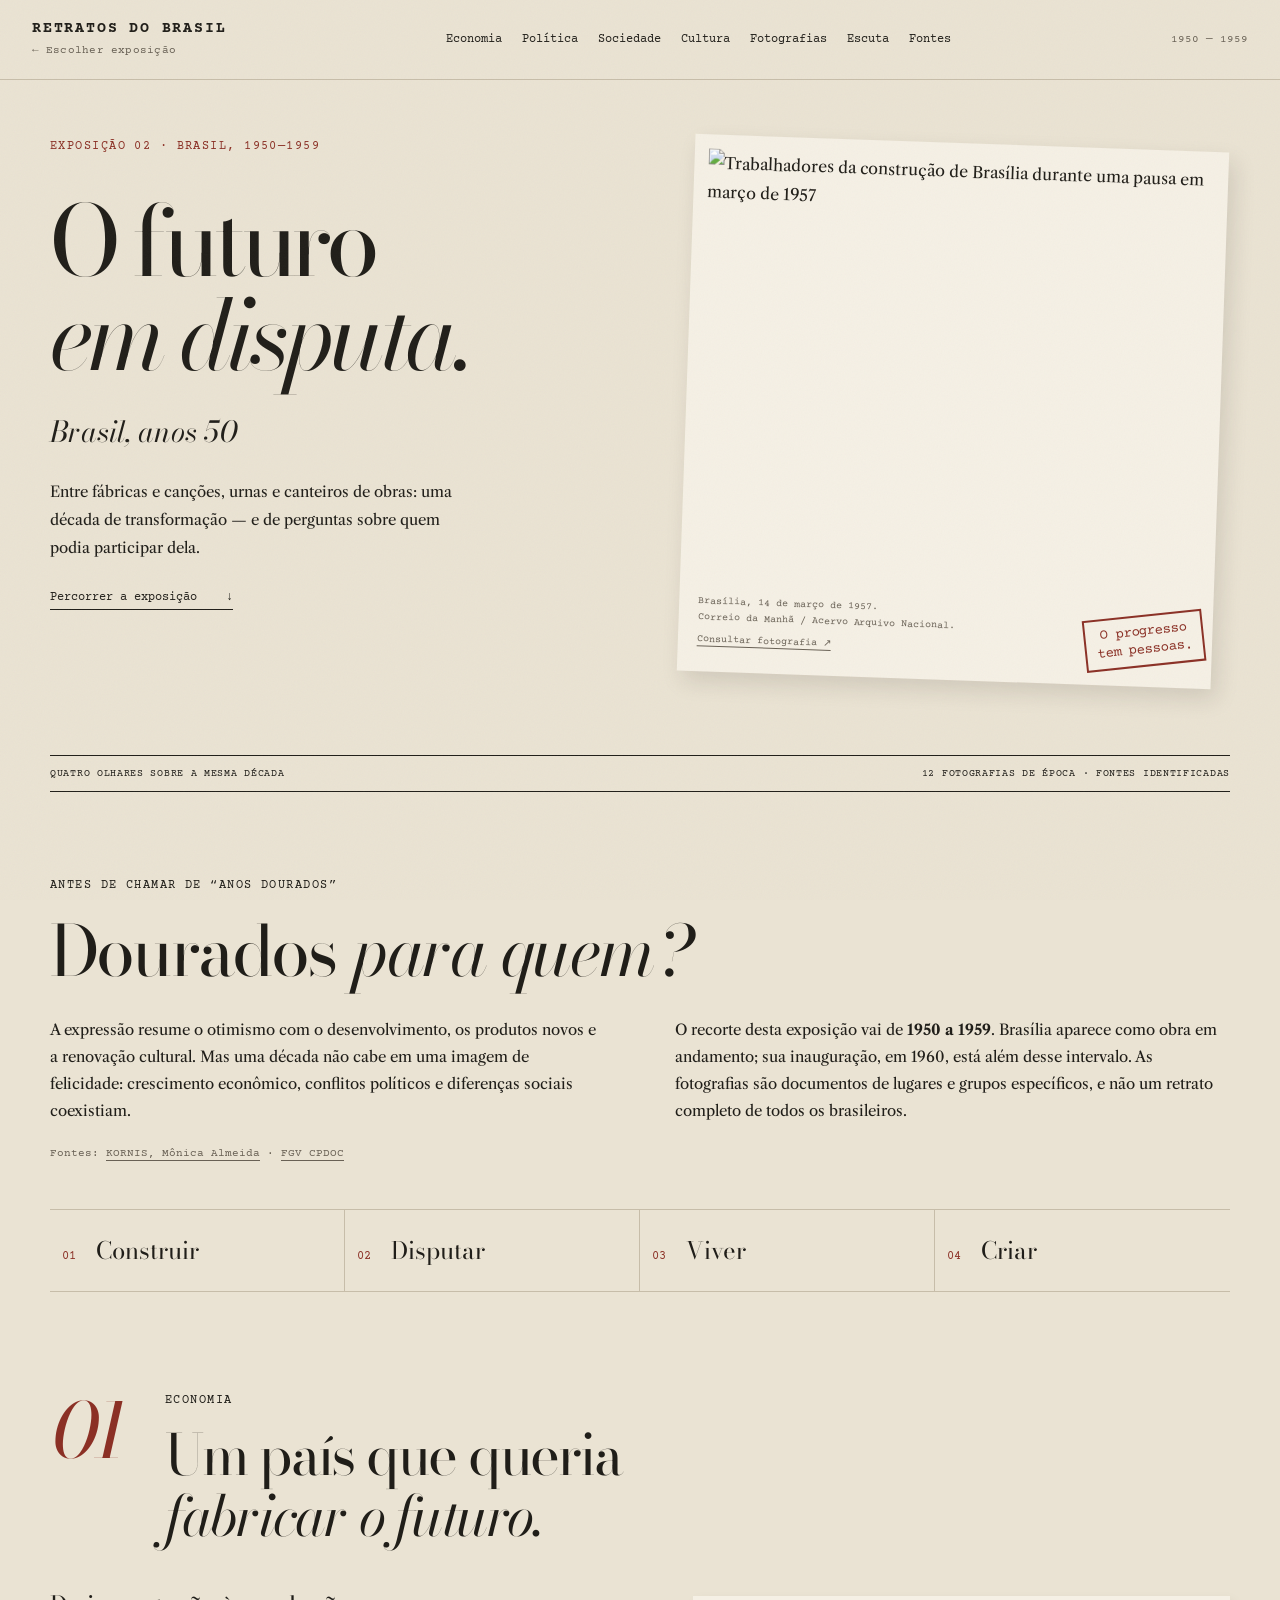
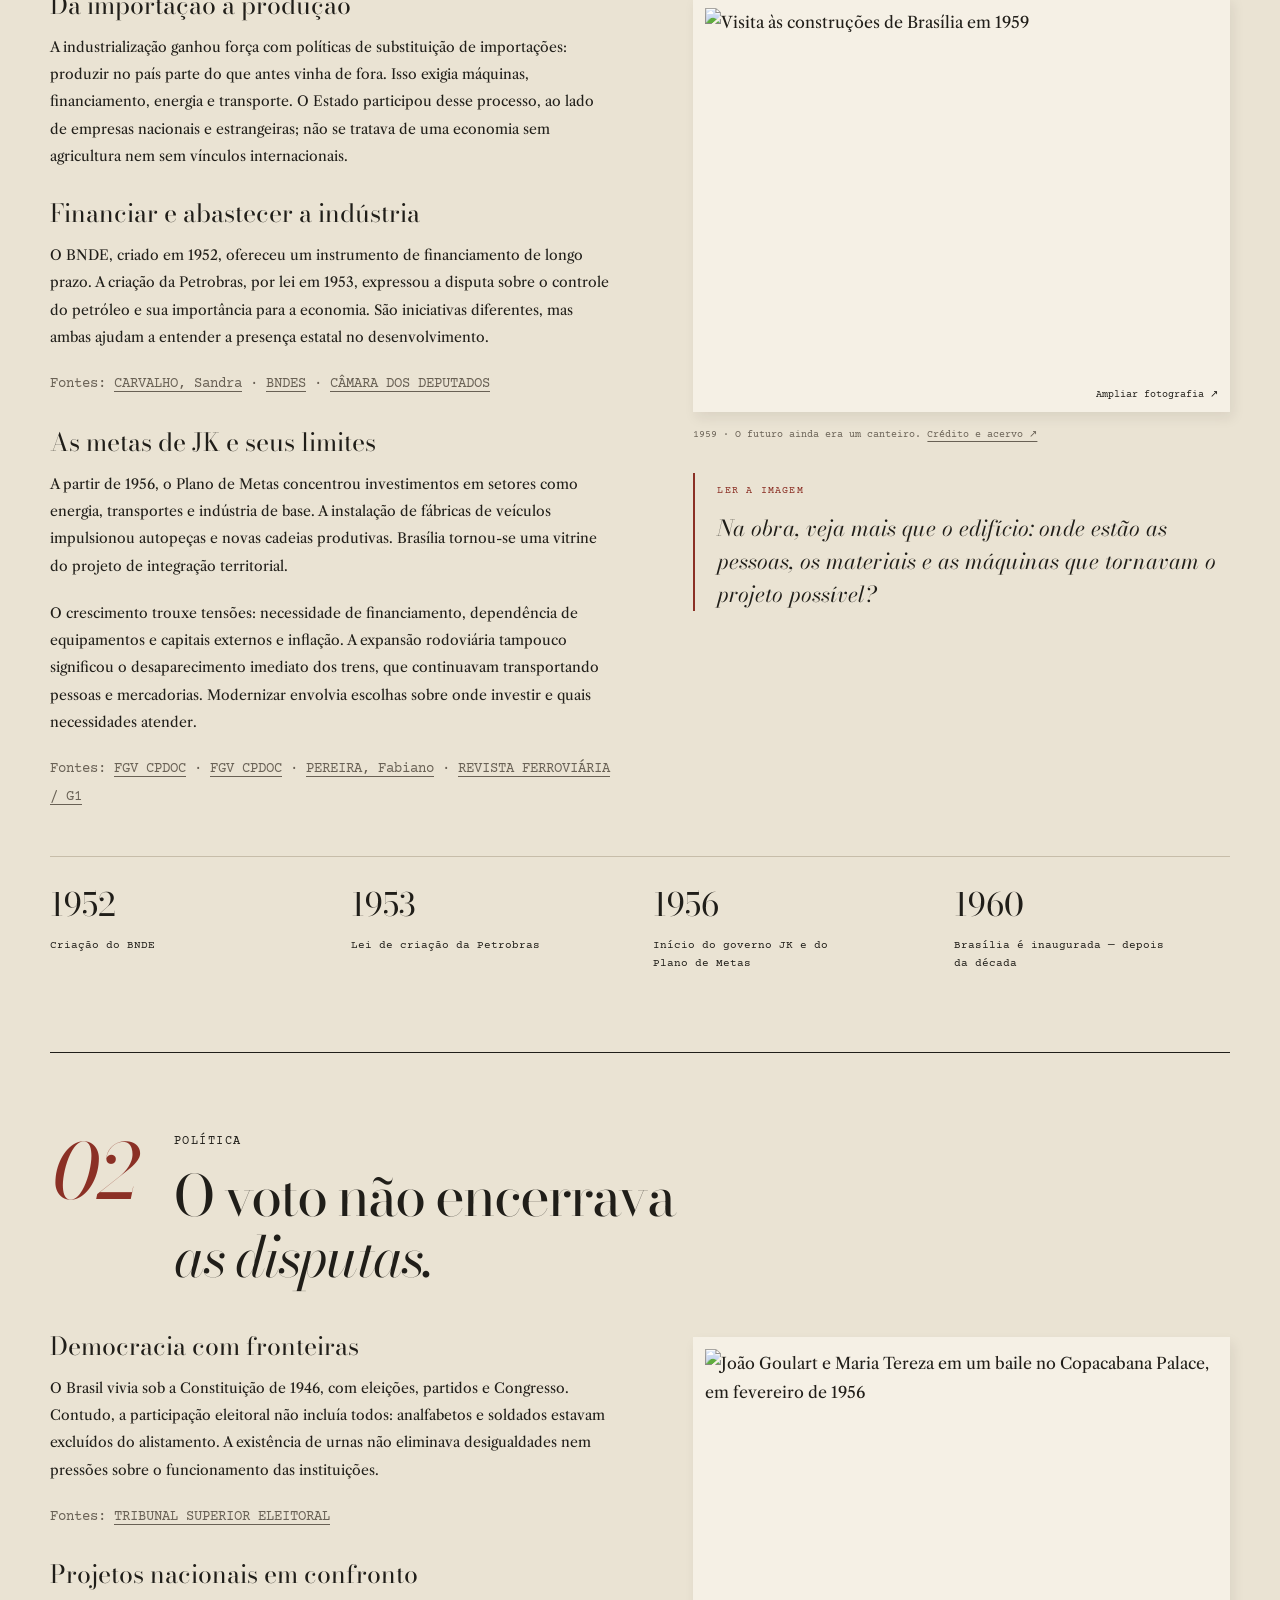
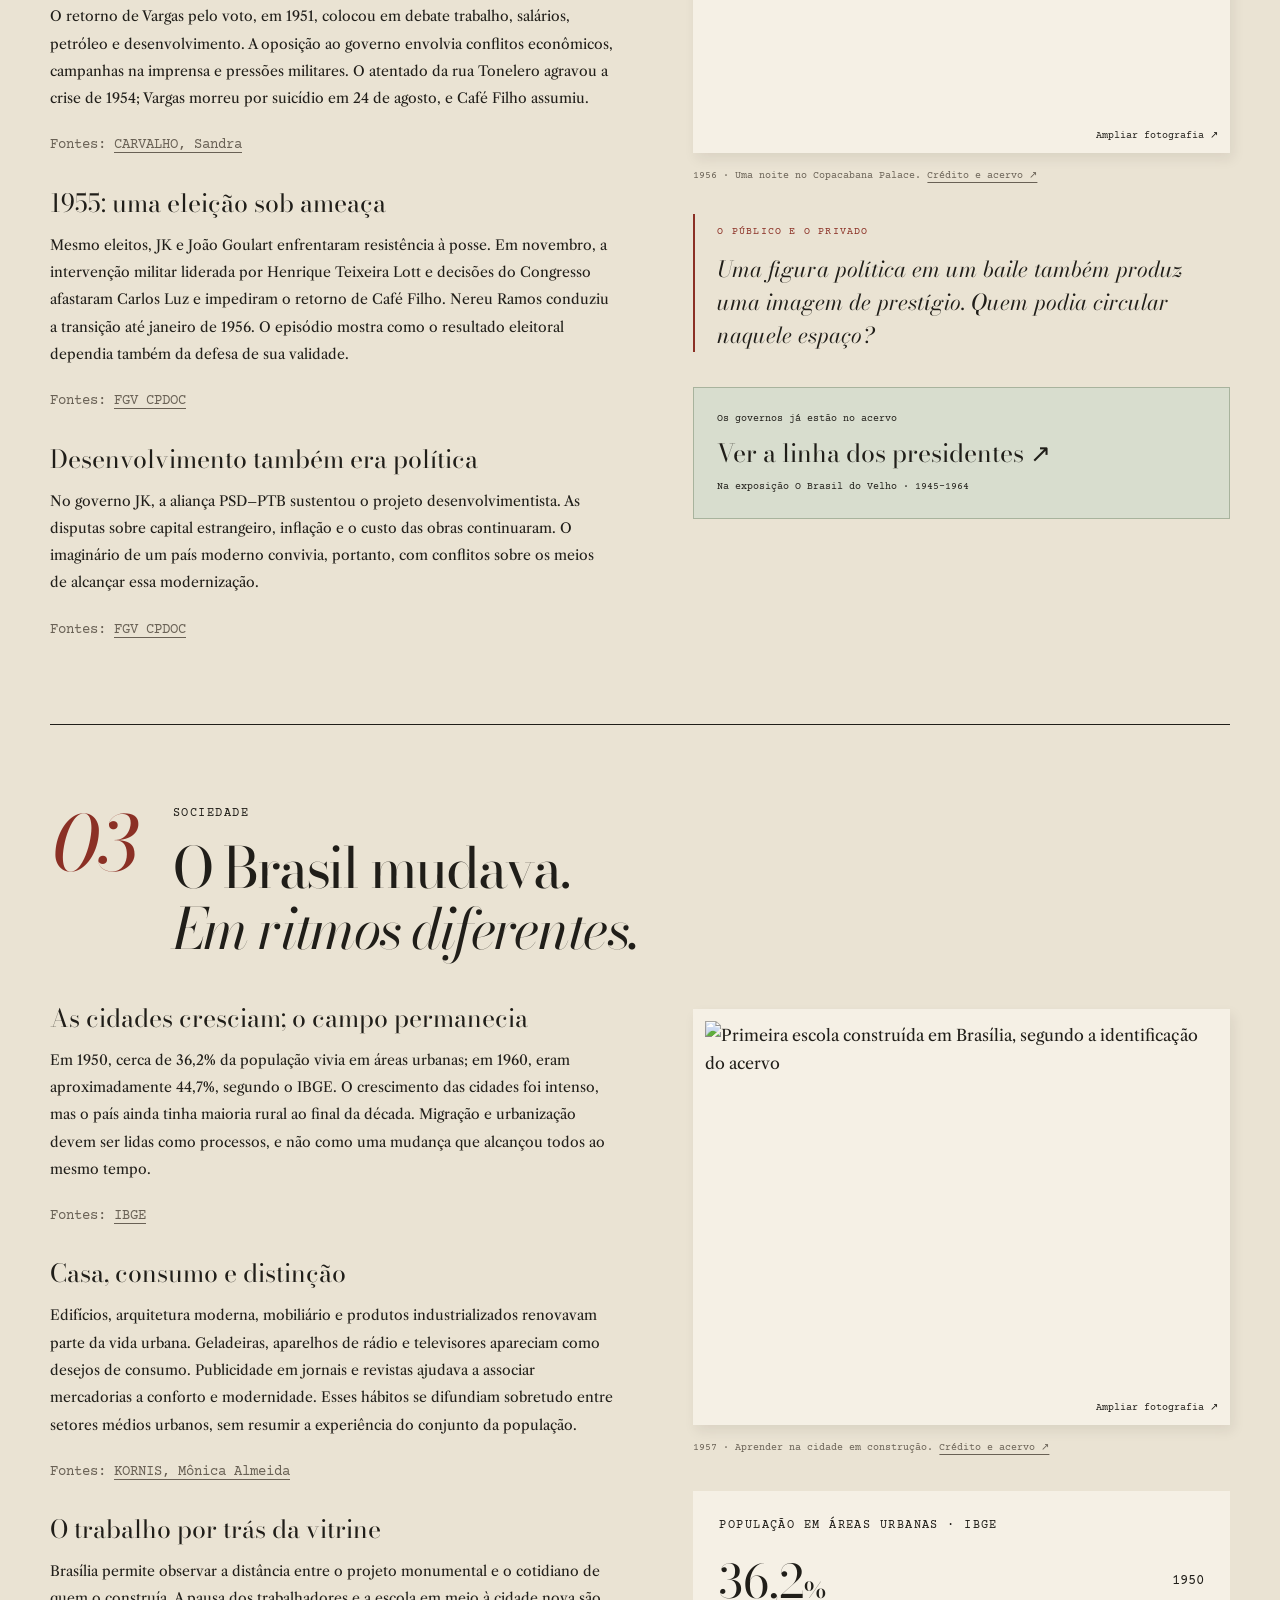
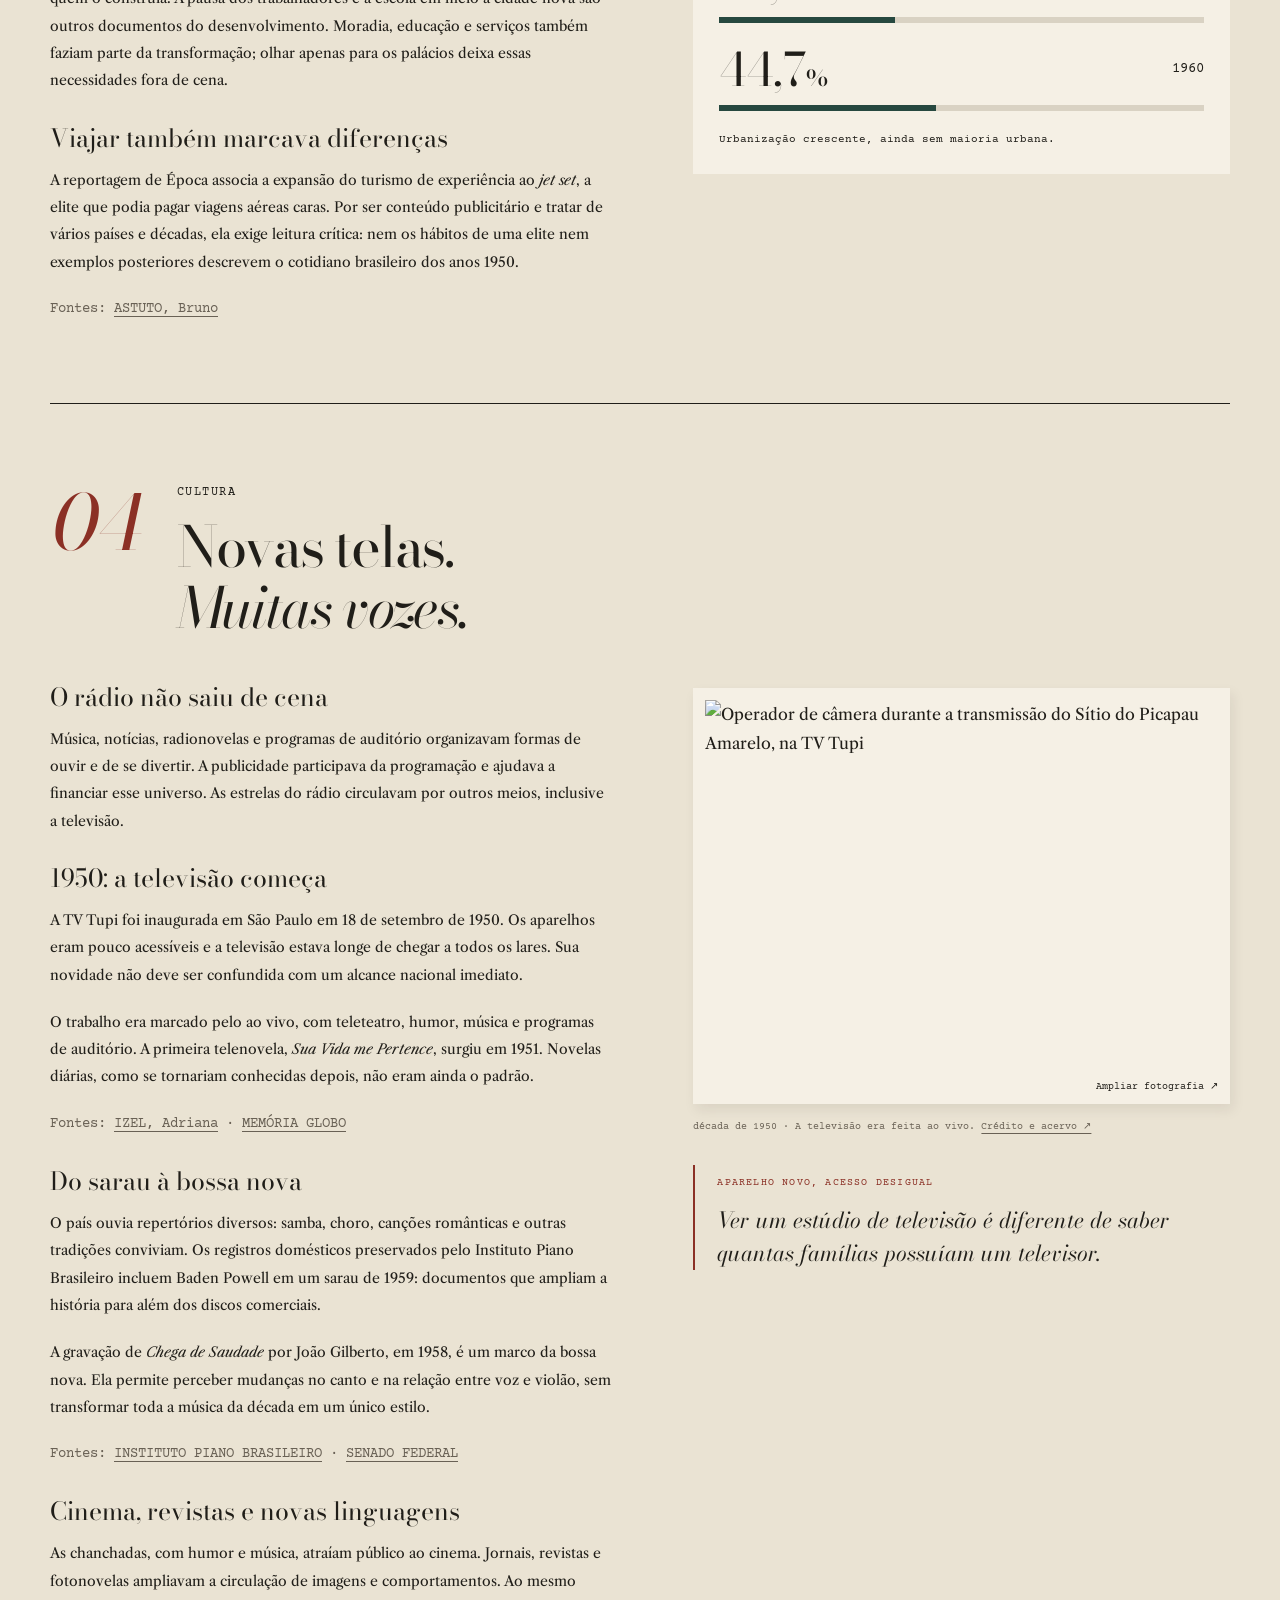
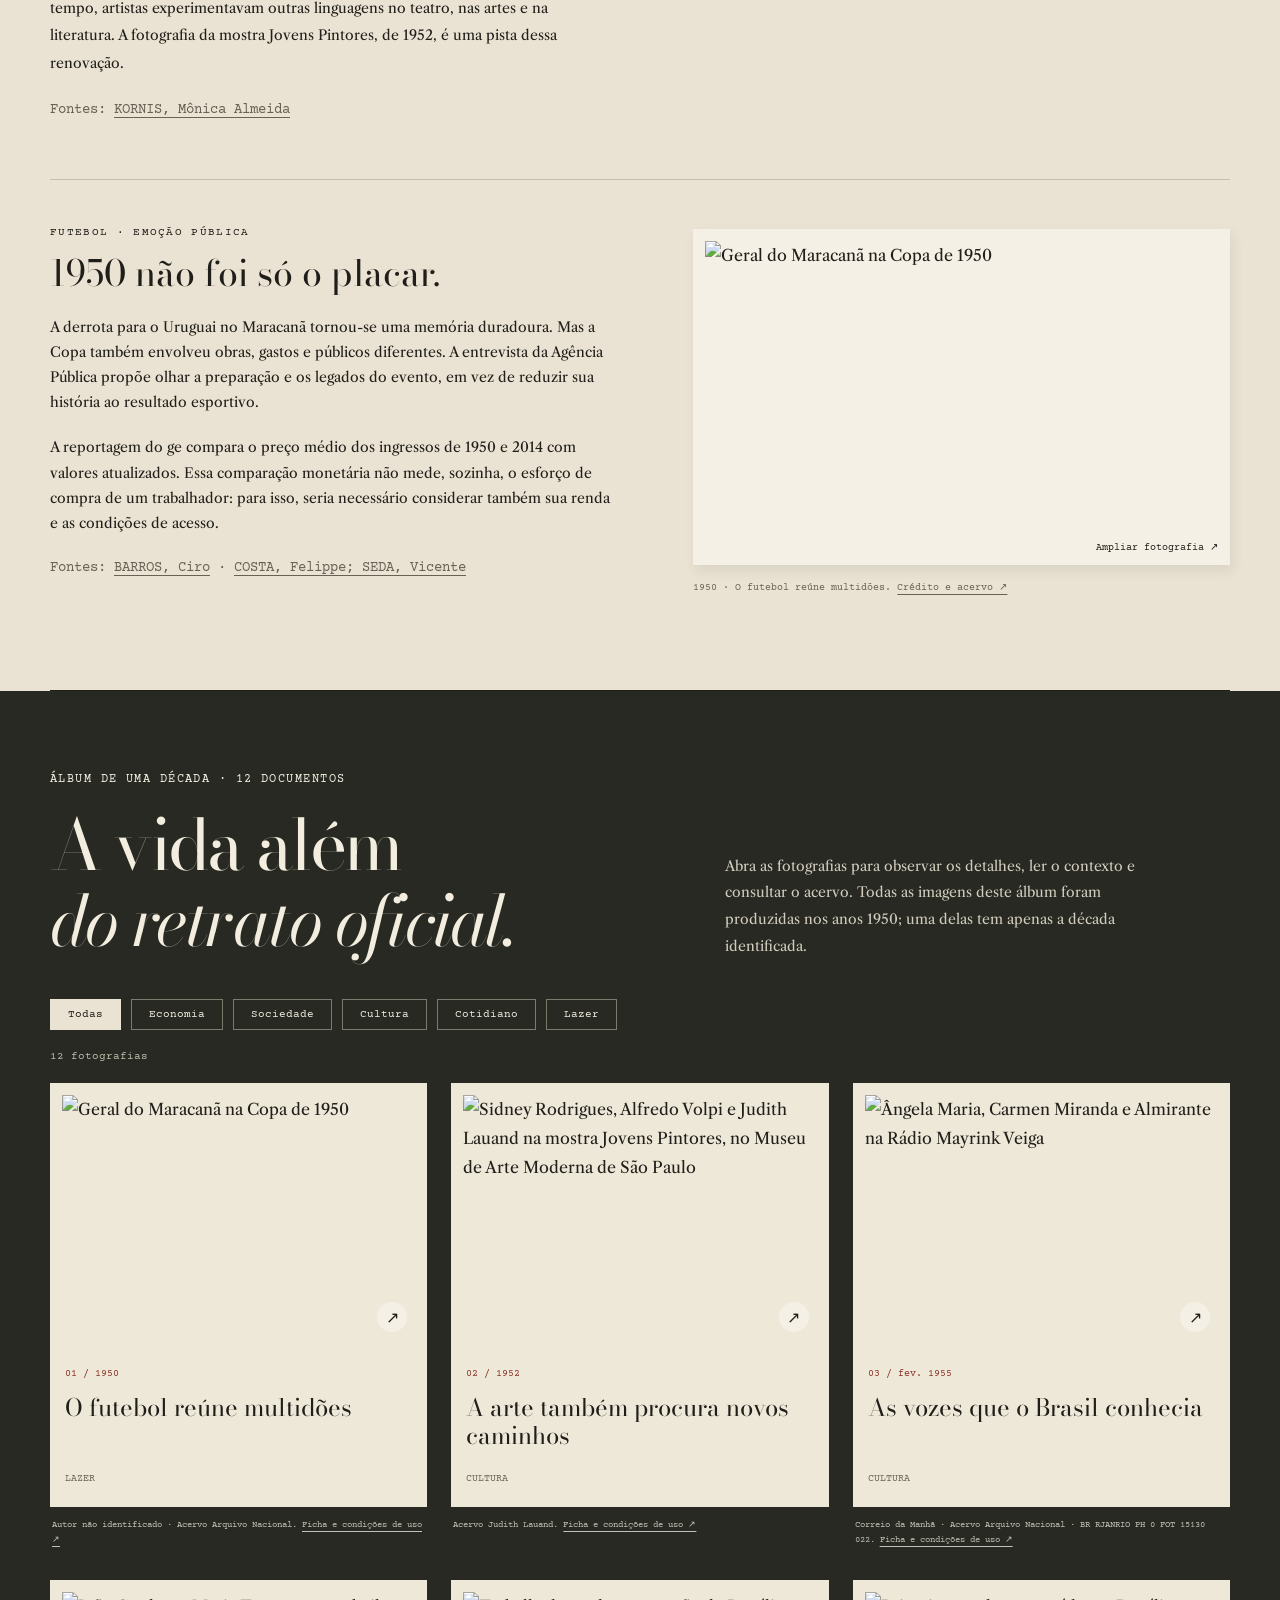
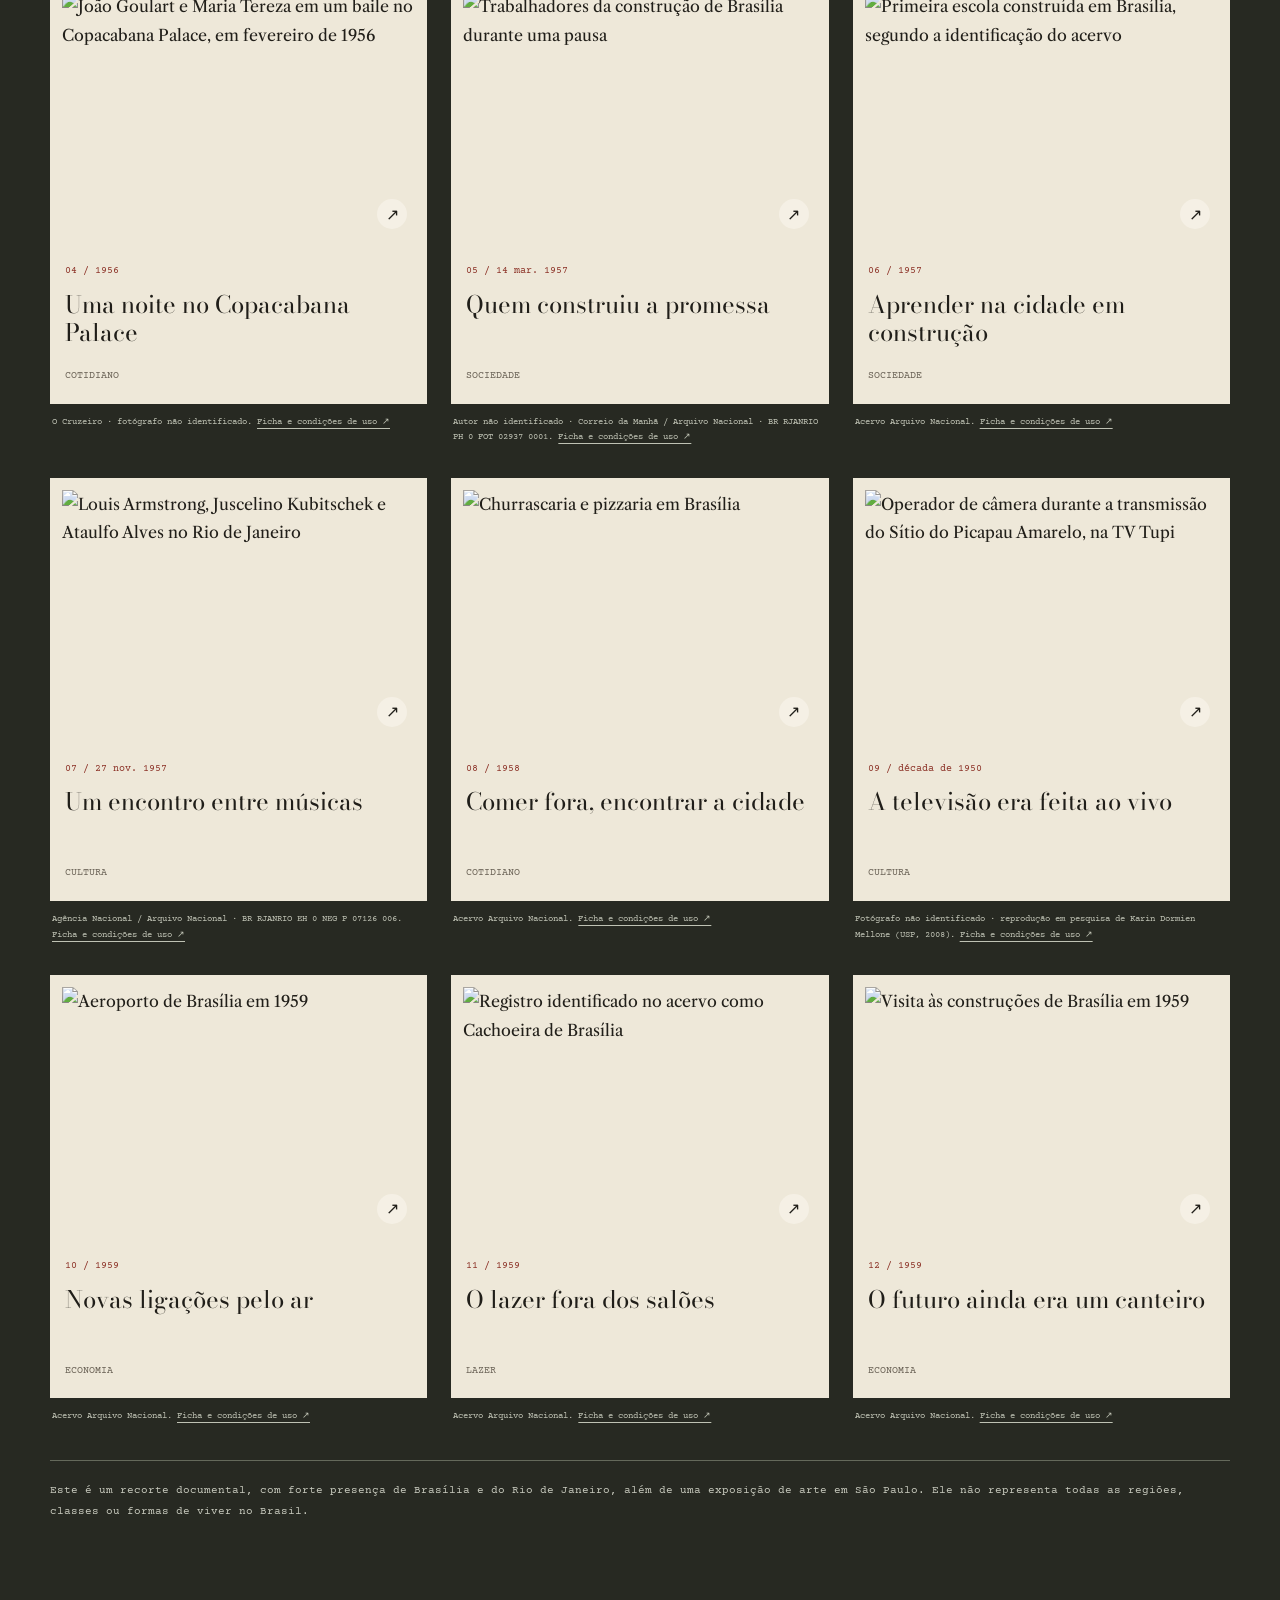
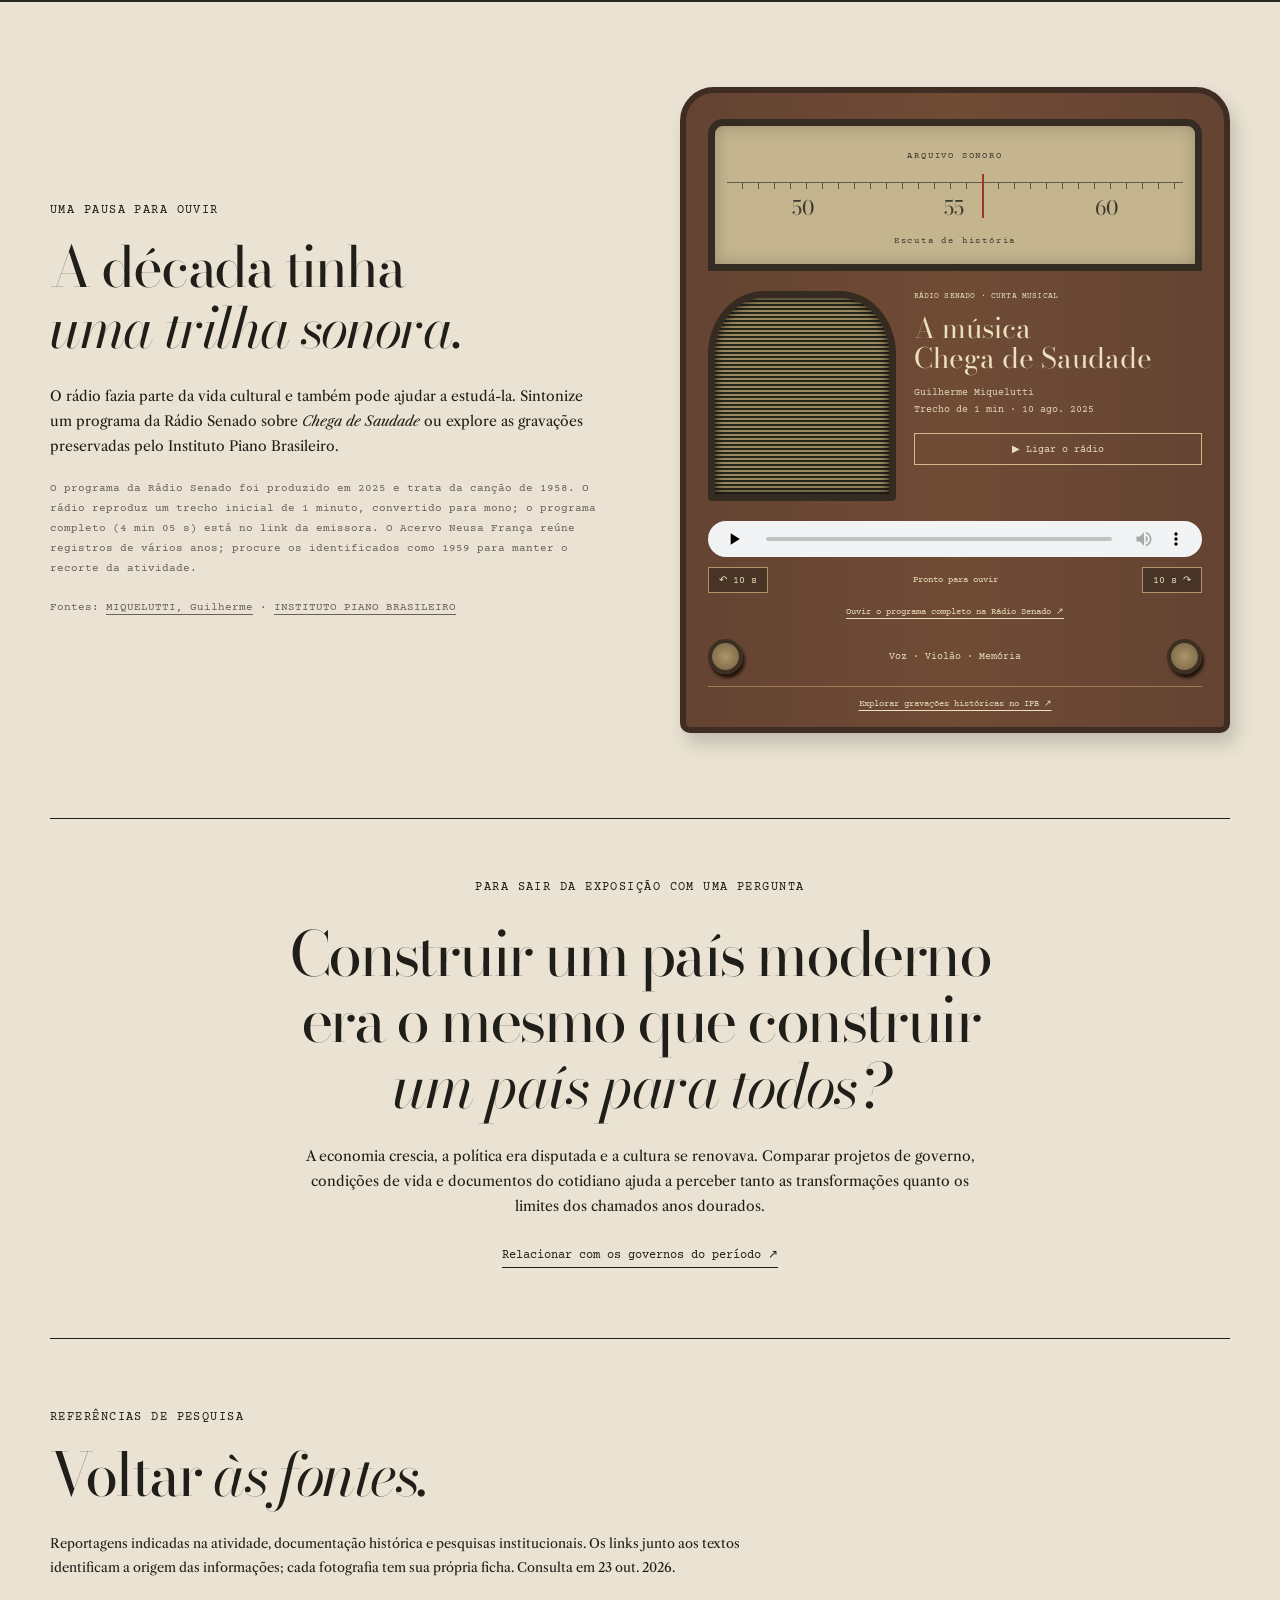
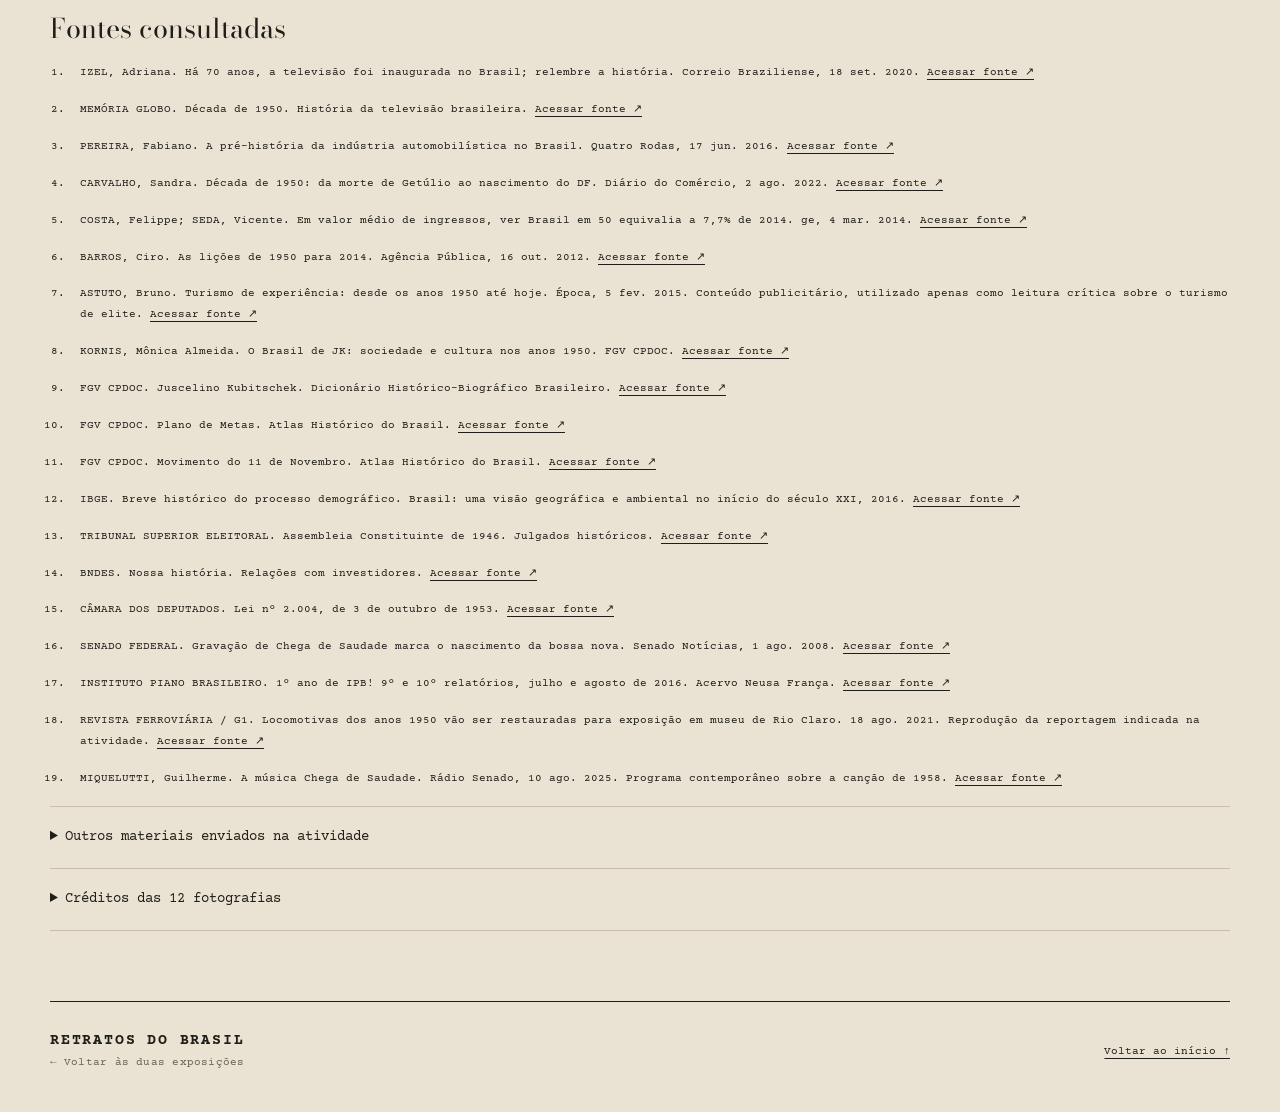
==== commit 40176812: "Serve attributed one-minute radio excerpt locally for reliable playback" ====
--- a/anos50.html
+++ b/anos50.html
@@ -5,6 +5,6 @@
 <section class="chapter shell" id="sociedade"><header class="chapter-head"><span class="chapter-number">03</span><div><p class="eyebrow">Sociedade</p><h2>O Brasil mudava.<br><em>Em ritmos diferentes.</em></h2></div></header><div class="chapter-layout"><div class="chapter-copy"><h3>As cidades cresciam; o campo permanecia</h3><p>Em 1950, cerca de 36,2% da população vivia em áreas urbanas; em 1960, eram aproximadamente 44,7%, segundo o IBGE. O crescimento das cidades foi intenso, mas o país ainda tinha maioria rural ao final da década. Migração e urbanização devem ser lidas como processos, e não como uma mudança que alcançou todos ao mesmo tempo.</p><p class="refs">Fontes: <a href="#fonte-ibge">IBGE</a></p><h3>Casa, consumo e distinção</h3><p>Edifícios, arquitetura moderna, mobiliário e produtos industrializados renovavam parte da vida urbana. Geladeiras, aparelhos de rádio e televisores apareciam como desejos de consumo. Publicidade em jornais e revistas ajudava a associar mercadorias a conforto e modernidade. Esses hábitos se difundiam sobretudo entre setores médios urbanos, sem resumir a experiência do conjunto da população.</p><p class="refs">Fontes: <a href="#fonte-fgvcultura">KORNIS, Mônica Almeida</a></p><h3>O trabalho por trás da vitrine</h3><p>Brasília permite observar a distância entre o projeto monumental e o cotidiano de quem o construía. A pausa dos trabalhadores e a escola em meio à cidade nova são outros documentos do desenvolvimento. Moradia, educação e serviços também faziam parte da transformação; olhar apenas para os palácios deixa essas necessidades fora de cena.</p><h3>Viajar também marcava diferenças</h3><p>A reportagem de Época associa a expansão do turismo de experiência ao <em>jet set</em>, a elite que podia pagar viagens aéreas caras. Por ser conteúdo publicitário e tratar de vários países e décadas, ela exige leitura crítica: nem os hábitos de uma elite nem exemplos posteriores descrevem o cotidiano brasileiro dos anos 1950.</p><p class="refs">Fontes: <a href="#fonte-epoca">ASTUTO, Bruno</a></p></div><div><figure class="chapter-photo"><button class="photo-open" data-photo="escola" aria-label="Ampliar: Aprender na cidade em construção"><img src="https://upload.wikimedia.org/wikipedia/commons/8/84/Primeira_escola_constru%C3%ADda_em_Bras%C3%ADlia.jpg" alt="Primeira escola construída em Brasília, segundo a identificação do acervo" loading="lazy"><span aria-hidden="true">Ampliar fotografia ↗</span></button><figcaption>1957 · Aprender na cidade em construção. <a href="https://commons.wikimedia.org/wiki/File:Primeira_escola_constru%C3%ADda_em_Bras%C3%ADlia.jpg" target="_blank" rel="noopener">Crédito e acervo ↗</a></figcaption></figure><div class="population"><p class="eyebrow">População em áreas urbanas · IBGE</p><div><b>36,2<small>%</small></b><span>1950</span><i style="--value:36.2%" aria-hidden="true"></i></div><div><b>44,7<small>%</small></b><span>1960</span><i style="--value:44.7%" aria-hidden="true"></i></div><p>Urbanização crescente, ainda sem maioria urbana.</p></div></div></div></section>
 <section class="chapter shell" id="cultura"><header class="chapter-head"><span class="chapter-number">04</span><div><p class="eyebrow">Cultura</p><h2>Novas telas.<br><em>Muitas vozes.</em></h2></div></header><div class="chapter-layout"><div class="chapter-copy"><h3>O rádio não saiu de cena</h3><p>Música, notícias, radionovelas e programas de auditório organizavam formas de ouvir e de se divertir. A publicidade participava da programação e ajudava a financiar esse universo. As estrelas do rádio circulavam por outros meios, inclusive a televisão.</p><h3>1950: a televisão começa</h3><p>A TV Tupi foi inaugurada em São Paulo em 18 de setembro de 1950. Os aparelhos eram pouco acessíveis e a televisão estava longe de chegar a todos os lares. Sua novidade não deve ser confundida com um alcance nacional imediato.</p><p>O trabalho era marcado pelo ao vivo, com teleteatro, humor, música e programas de auditório. A primeira telenovela, <em>Sua Vida me Pertence</em>, surgiu em 1951. Novelas diárias, como se tornariam conhecidas depois, não eram ainda o padrão.</p><p class="refs">Fontes: <a href="#fonte-correio">IZEL, Adriana</a> · <a href="#fonte-memoria">MEMÓRIA GLOBO</a></p><h3>Do sarau à bossa nova</h3><p>O país ouvia repertórios diversos: samba, choro, canções românticas e outras tradições conviviam. Os registros domésticos preservados pelo Instituto Piano Brasileiro incluem Baden Powell em um sarau de 1959: documentos que ampliam a história para além dos discos comerciais.</p><p>A gravação de <em>Chega de Saudade</em> por João Gilberto, em 1958, é um marco da bossa nova. Ela permite perceber mudanças no canto e na relação entre voz e violão, sem transformar toda a música da década em um único estilo.</p><p class="refs">Fontes: <a href="#fonte-ipb">INSTITUTO PIANO BRASILEIRO</a> · <a href="#fonte-bossa">SENADO FEDERAL</a></p><h3>Cinema, revistas e novas linguagens</h3><p>As chanchadas, com humor e música, atraíam público ao cinema. Jornais, revistas e fotonovelas ampliavam a circulação de imagens e comportamentos. Ao mesmo tempo, artistas experimentavam outras linguagens no teatro, nas artes e na literatura. A fotografia da mostra Jovens Pintores, de 1952, é uma pista dessa renovação.</p><p class="refs">Fontes: <a href="#fonte-fgvcultura">KORNIS, Mônica Almeida</a></p></div><div><figure class="chapter-photo"><button class="photo-open" data-photo="televisao" aria-label="Ampliar: A televisão era feita ao vivo"><img src="https://upload.wikimedia.org/wikipedia/commons/4/4f/Transmiss%C3%A3o_ao_vivo_do_S%C3%ADtio_%28Tupi%29.jpg" alt="Operador de câmera durante a transmissão do Sítio do Picapau Amarelo, na TV Tupi" loading="lazy"><span aria-hidden="true">Ampliar fotografia ↗</span></button><figcaption>década de 1950 · A televisão era feita ao vivo. <a href="https://commons.wikimedia.org/wiki/File:Transmiss%C3%A3o_ao_vivo_do_S%C3%ADtio_%28Tupi%29.jpg" target="_blank" rel="noopener">Crédito e acervo ↗</a></figcaption></figure><aside class="analysis-note"><span class="eyebrow">Aparelho novo, acesso desigual</span><p>Ver um estúdio de televisão é diferente de saber quantas famílias possuíam um televisor.</p></aside></div></div><div class="football"><div><p class="eyebrow">Futebol · Emoção pública</p><h3>1950 não foi só o placar.</h3><p>A derrota para o Uruguai no Maracanã tornou-se uma memória duradoura. Mas a Copa também envolveu obras, gastos e públicos diferentes. A entrevista da Agência Pública propõe olhar a preparação e os legados do evento, em vez de reduzir sua história ao resultado esportivo.</p><p>A reportagem do ge compara o preço médio dos ingressos de 1950 e 2014 com valores atualizados. Essa comparação monetária não mede, sozinha, o esforço de compra de um trabalhador: para isso, seria necessário considerar também sua renda e as condições de acesso.</p><p class="refs">Fontes: <a href="#fonte-publica">BARROS, Ciro</a> · <a href="#fonte-ge">COSTA, Felippe; SEDA, Vicente</a></p></div><figure class="chapter-photo"><button class="photo-open" data-photo="maracana" aria-label="Ampliar: O futebol reúne multidões"><img src="https://upload.wikimedia.org/wikipedia/commons/1/1a/Geral_do_Maracan%C3%A3_na_copa_de_1950.jpg" alt="Geral do Maracanã na Copa de 1950" loading="lazy"><span aria-hidden="true">Ampliar fotografia ↗</span></button><figcaption>1950 · O futebol reúne multidões. <a href="https://commons.wikimedia.org/wiki/File:Geral_do_Maracan%C3%A3_na_copa_de_1950.jpg" target="_blank" rel="noopener">Crédito e acervo ↗</a></figcaption></figure></div></section>
 <section class="gallery-section" id="galeria"><div class="shell"><div class="gallery-head"><div><p class="eyebrow">Álbum de uma década · 12 documentos</p><h2>A vida além<br><em>do retrato oficial.</em></h2></div><p>Abra as fotografias para observar os detalhes, ler o contexto e consultar o acervo. Todas as imagens deste álbum foram produzidas nos anos 1950; uma delas tem apenas a década identificada.</p></div><div class="filters" role="group" aria-label="Filtrar fotografias"><button data-filter="Todas" aria-pressed="true">Todas</button><button data-filter="Economia" aria-pressed="false">Economia</button><button data-filter="Sociedade" aria-pressed="false">Sociedade</button><button data-filter="Cultura" aria-pressed="false">Cultura</button><button data-filter="Cotidiano" aria-pressed="false">Cotidiano</button><button data-filter="Lazer" aria-pressed="false">Lazer</button></div><p class="gallery-count" aria-live="polite">12 fotografias</p><div class="photo-grid"><article class="photo-card" data-category="Lazer"><button class="photo-open" data-photo="maracana" aria-label="Ampliar: O futebol reúne multidões"><div class="photo-frame"><img src="https://upload.wikimedia.org/wikipedia/commons/1/1a/Geral_do_Maracan%C3%A3_na_copa_de_1950.jpg" alt="Geral do Maracanã na Copa de 1950" loading="lazy"><span aria-hidden="true">↗</span></div><div class="photo-caption"><span>01 / 1950</span><h3>O futebol reúne multidões</h3><small>Lazer</small></div></button><p class="photo-credit">Autor não identificado · Acervo Arquivo Nacional. <a href="https://commons.wikimedia.org/wiki/File:Geral_do_Maracan%C3%A3_na_copa_de_1950.jpg" target="_blank" rel="noopener">Ficha e condições de uso ↗</a></p></article><article class="photo-card" data-category="Cultura"><button class="photo-open" data-photo="arte" aria-label="Ampliar: A arte também procura novos caminhos"><div class="photo-frame"><img src="https://upload.wikimedia.org/wikipedia/commons/0/07/Young_Painter%27s_Showcase_1952_-_Modern_Art_SP.jpg" alt="Sidney Rodrigues, Alfredo Volpi e Judith Lauand na mostra Jovens Pintores, no Museu de Arte Moderna de São Paulo" loading="lazy"><span aria-hidden="true">↗</span></div><div class="photo-caption"><span>02 / 1952</span><h3>A arte também procura novos caminhos</h3><small>Cultura</small></div></button><p class="photo-credit">Acervo Judith Lauand. <a href="https://commons.wikimedia.org/wiki/File:Young_Painter%27s_Showcase_1952_-_Modern_Art_SP.jpg" target="_blank" rel="noopener">Ficha e condições de uso ↗</a></p></article><article class="photo-card" data-category="Cultura"><button class="photo-open" data-photo="radio" aria-label="Ampliar: As vozes que o Brasil conhecia"><div class="photo-frame"><img src="https://upload.wikimedia.org/wikipedia/commons/d/d8/Carmen_Miranda%2C_%C3%82ngela_Maria_e_Almirante.jpg" alt="Ângela Maria, Carmen Miranda e Almirante na Rádio Mayrink Veiga" loading="lazy"><span aria-hidden="true">↗</span></div><div class="photo-caption"><span>03 / fev. 1955</span><h3>As vozes que o Brasil conhecia</h3><small>Cultura</small></div></button><p class="photo-credit">Correio da Manhã · Acervo Arquivo Nacional · BR RJANRIO PH 0 FOT 15130 022. <a href="https://commons.wikimedia.org/wiki/File:Carmen_Miranda%2C_%C3%82ngela_Maria_e_Almirante.jpg" target="_blank" rel="noopener">Ficha e condições de uso ↗</a></p></article><article class="photo-card" data-category="Cotidiano"><button class="photo-open" data-photo="baile" aria-label="Ampliar: Uma noite no Copacabana Palace"><div class="photo-frame"><img src="https://upload.wikimedia.org/wikipedia/commons/b/b6/Rv-jo%C3%A3o-goulart-tereza-cruzeiro25fev1956.jpg" alt="João Goulart e Maria Tereza em um baile no Copacabana Palace, em fevereiro de 1956" loading="lazy"><span aria-hidden="true">↗</span></div><div class="photo-caption"><span>04 / 1956</span><h3>Uma noite no Copacabana Palace</h3><small>Cotidiano</small></div></button><p class="photo-credit">O Cruzeiro · fotógrafo não identificado. <a href="https://commons.wikimedia.org/wiki/File:Rv-jo%C3%A3o-goulart-tereza-cruzeiro25fev1956.jpg" target="_blank" rel="noopener">Ficha e condições de uso ↗</a></p></article><article class="photo-card" data-category="Sociedade"><button class="photo-open" data-photo="trabalhadores" aria-label="Ampliar: Quem construiu a promessa"><div class="photo-frame"><img src="https://upload.wikimedia.org/wikipedia/commons/d/d5/Trabalhadores_da_constru%C3%A7%C3%A3o_de_Bras%C3%ADlia_-_BR_RJANRIO_PH_0_FOT_02937_0001%2C_Acervo_do_Arquivo_Nacional.jpg" alt="Trabalhadores da construção de Brasília durante uma pausa" loading="lazy"><span aria-hidden="true">↗</span></div><div class="photo-caption"><span>05 / 14 mar. 1957</span><h3>Quem construiu a promessa</h3><small>Sociedade</small></div></button><p class="photo-credit">Autor não identificado · Correio da Manhã / Arquivo Nacional · BR RJANRIO PH 0 FOT 02937 0001. <a href="https://commons.wikimedia.org/wiki/File:Trabalhadores_da_constru%C3%A7%C3%A3o_de_Bras%C3%ADlia_-_BR_RJANRIO_PH_0_FOT_02937_0001%2C_Acervo_do_Arquivo_Nacional.jpg" target="_blank" rel="noopener">Ficha e condições de uso ↗</a></p></article><article class="photo-card" data-category="Sociedade"><button class="photo-open" data-photo="escola" aria-label="Ampliar: Aprender na cidade em construção"><div class="photo-frame"><img src="https://upload.wikimedia.org/wikipedia/commons/8/84/Primeira_escola_constru%C3%ADda_em_Bras%C3%ADlia.jpg" alt="Primeira escola construída em Brasília, segundo a identificação do acervo" loading="lazy"><span aria-hidden="true">↗</span></div><div class="photo-caption"><span>06 / 1957</span><h3>Aprender na cidade em construção</h3><small>Sociedade</small></div></button><p class="photo-credit">Acervo Arquivo Nacional. <a href="https://commons.wikimedia.org/wiki/File:Primeira_escola_constru%C3%ADda_em_Bras%C3%ADlia.jpg" target="_blank" rel="noopener">Ficha e condições de uso ↗</a></p></article><article class="photo-card" data-category="Cultura"><button class="photo-open" data-photo="armstrong" aria-label="Ampliar: Um encontro entre músicas"><div class="photo-frame"><img src="https://upload.wikimedia.org/wikipedia/commons/9/90/Louis_Armstrong_in_Brazil_1957_1.jpg" alt="Louis Armstrong, Juscelino Kubitschek e Ataulfo Alves no Rio de Janeiro" loading="lazy"><span aria-hidden="true">↗</span></div><div class="photo-caption"><span>07 / 27 nov. 1957</span><h3>Um encontro entre músicas</h3><small>Cultura</small></div></button><p class="photo-credit">Agência Nacional / Arquivo Nacional · BR RJANRIO EH 0 NEG P 07126 006. <a href="https://commons.wikimedia.org/wiki/File:Louis_Armstrong_in_Brazil_1957_1.jpg" target="_blank" rel="noopener">Ficha e condições de uso ↗</a></p></article><article class="photo-card" data-category="Cotidiano"><button class="photo-open" data-photo="restaurante" aria-label="Ampliar: Comer fora, encontrar a cidade"><div class="photo-frame"><img src="https://upload.wikimedia.org/wikipedia/commons/5/50/Churrascaria_e_pizzaria_Bras%C3%ADlia_1958.jpg" alt="Churrascaria e pizzaria em Brasília" loading="lazy"><span aria-hidden="true">↗</span></div><div class="photo-caption"><span>08 / 1958</span><h3>Comer fora, encontrar a cidade</h3><small>Cotidiano</small></div></button><p class="photo-credit">Acervo Arquivo Nacional. <a href="https://commons.wikimedia.org/wiki/File:Churrascaria_e_pizzaria_Bras%C3%ADlia_1958.jpg" target="_blank" rel="noopener">Ficha e condições de uso ↗</a></p></article><article class="photo-card" data-category="Cultura"><button class="photo-open" data-photo="televisao" aria-label="Ampliar: A televisão era feita ao vivo"><div class="photo-frame"><img src="https://upload.wikimedia.org/wikipedia/commons/4/4f/Transmiss%C3%A3o_ao_vivo_do_S%C3%ADtio_%28Tupi%29.jpg" alt="Operador de câmera durante a transmissão do Sítio do Picapau Amarelo, na TV Tupi" loading="lazy"><span aria-hidden="true">↗</span></div><div class="photo-caption"><span>09 / década de 1950</span><h3>A televisão era feita ao vivo</h3><small>Cultura</small></div></button><p class="photo-credit">Fotógrafo não identificado · reprodução em pesquisa de Karin Dormien Mellone (USP, 2008). <a href="https://commons.wikimedia.org/wiki/File:Transmiss%C3%A3o_ao_vivo_do_S%C3%ADtio_%28Tupi%29.jpg" target="_blank" rel="noopener">Ficha e condições de uso ↗</a></p></article><article class="photo-card" data-category="Economia"><button class="photo-open" data-photo="aeroporto" aria-label="Ampliar: Novas ligações pelo ar"><div class="photo-frame"><img src="https://upload.wikimedia.org/wikipedia/commons/c/c4/Aeroporto_de_Bras%C3%ADlia_1959-1.jpg" alt="Aeroporto de Brasília em 1959" loading="lazy"><span aria-hidden="true">↗</span></div><div class="photo-caption"><span>10 / 1959</span><h3>Novas ligações pelo ar</h3><small>Economia</small></div></button><p class="photo-credit">Acervo Arquivo Nacional. <a href="https://commons.wikimedia.org/wiki/File:Aeroporto_de_Bras%C3%ADlia_1959-1.jpg" target="_blank" rel="noopener">Ficha e condições de uso ↗</a></p></article><article class="photo-card" data-category="Lazer"><button class="photo-open" data-photo="cachoeira" aria-label="Ampliar: O lazer fora dos salões"><div class="photo-frame"><img src="https://upload.wikimedia.org/wikipedia/commons/2/2e/Cachoeira_de_Bras%C3%ADlia_1959-1.jpg" alt="Registro identificado no acervo como Cachoeira de Brasília" loading="lazy"><span aria-hidden="true">↗</span></div><div class="photo-caption"><span>11 / 1959</span><h3>O lazer fora dos salões</h3><small>Lazer</small></div></button><p class="photo-credit">Acervo Arquivo Nacional. <a href="https://commons.wikimedia.org/wiki/File:Cachoeira_de_Bras%C3%ADlia_1959-1.jpg" target="_blank" rel="noopener">Ficha e condições de uso ↗</a></p></article><article class="photo-card" data-category="Economia"><button class="photo-open" data-photo="construcao" aria-label="Ampliar: O futuro ainda era um canteiro"><div class="photo-frame"><img src="https://upload.wikimedia.org/wikipedia/commons/9/97/Constru%C3%A7%C3%A3o_de_Bras%C3%ADlia_1959-1.jpg" alt="Visita às construções de Brasília em 1959" loading="lazy"><span aria-hidden="true">↗</span></div><div class="photo-caption"><span>12 / 1959</span><h3>O futuro ainda era um canteiro</h3><small>Economia</small></div></button><p class="photo-credit">Acervo Arquivo Nacional. <a href="https://commons.wikimedia.org/wiki/File:Constru%C3%A7%C3%A3o_de_Bras%C3%ADlia_1959-1.jpg" target="_blank" rel="noopener">Ficha e condições de uso ↗</a></p></article></div><p class="gallery-footnote">Este é um recorte documental, com forte presença de Brasília e do Rio de Janeiro, além de uma exposição de arte em São Paulo. Ele não representa todas as regiões, classes ou formas de viver no Brasil.</p></div></section>
-<section class="listening shell" id="escuta"><div><p class="eyebrow">Uma pausa para ouvir</p><h2>A década tinha<br><em>uma trilha sonora.</em></h2><p>O rádio fazia parte da vida cultural e também pode ajudar a estudá-la. Sintonize um programa da Rádio Senado sobre <em>Chega de Saudade</em> ou explore as gravações preservadas pelo Instituto Piano Brasileiro.</p><p class="refs">O programa da Rádio Senado foi produzido em 2025 e trata da canção de 1958. O Acervo Neusa França reúne registros de vários anos; procure os identificados como 1959 para manter o recorte da atividade.</p><p class="refs">Fontes: <a href="#fonte-senadoradio">MIQUELUTTI, Guilherme</a> · <a href="#fonte-ipb">INSTITUTO PIANO BRASILEIRO</a></p></div><div class="radio-set"><div class="radio-dial"><span>ARQUIVO SONORO</span><div class="frequency" aria-hidden="true"><i></i><b>50</b><b>55</b><b>60</b></div><span>Escuta de história</span></div><div class="radio-face"><div class="speaker" aria-hidden="true"></div><div class="radio-program"><p class="eyebrow">Rádio Senado · Curta Musical</p><h3>A música<br>Chega de Saudade</h3><p>Guilherme Miquelutti<br>4 min 05 s · 10 ago. 2025</p><button class="radio-button" id="radio-toggle" aria-controls="radio-audio" hidden>▶ Ligar o rádio</button></div></div><div class="radio-player"><audio id="radio-audio" controls preload="none" aria-label="A música Chega de Saudade, programa da Rádio Senado"><source src="https://www12.senado.leg.br/audio/ef6d6f55-55b5-4c46-94ff-34a268510ccf.mp3" type="audio/mpeg">Seu navegador não conseguiu carregar o áudio.</audio><div class="radio-seek" hidden><button id="radio-back" aria-label="Voltar dez segundos no programa">↶ 10 s</button><span id="radio-status" aria-live="polite">Pronto para ouvir</span><button id="radio-forward" aria-label="Avançar dez segundos no programa">10 s ↷</button></div><a class="radio-original" href="https://www12.senado.leg.br/radio/1/curta-musical/2025/08/10/curta-musical-podcast-pgm-036-a-musica-chega-de-saudade" target="_blank" rel="noopener">Ouvir e consultar na Rádio Senado ↗</a></div><div class="radio-bottom"><span class="knob" aria-hidden="true"></span><span>Voz · Violão · Memória</span><span class="knob" aria-hidden="true"></span></div><a class="radio-archive" href="https://www.institutopianobrasileiro.com.br/post/visualizar/1o_ano_de_IPB_9o_e_10o_Relatorios_do_Instituto_Piano_Brasileiro_julho_e_agosto_de_2016?language=pt" target="_blank" rel="noopener">Explorar gravações históricas no IPB ↗</a></div></section>
+<section class="listening shell" id="escuta"><div><p class="eyebrow">Uma pausa para ouvir</p><h2>A década tinha<br><em>uma trilha sonora.</em></h2><p>O rádio fazia parte da vida cultural e também pode ajudar a estudá-la. Sintonize um programa da Rádio Senado sobre <em>Chega de Saudade</em> ou explore as gravações preservadas pelo Instituto Piano Brasileiro.</p><p class="refs">O programa da Rádio Senado foi produzido em 2025 e trata da canção de 1958. O rádio reproduz um trecho inicial de 1 minuto, convertido para mono; o programa completo (4 min 05 s) está no link da emissora. O Acervo Neusa França reúne registros de vários anos; procure os identificados como 1959 para manter o recorte da atividade.</p><p class="refs">Fontes: <a href="#fonte-senadoradio">MIQUELUTTI, Guilherme</a> · <a href="#fonte-ipb">INSTITUTO PIANO BRASILEIRO</a></p></div><div class="radio-set"><div class="radio-dial"><span>ARQUIVO SONORO</span><div class="frequency" aria-hidden="true"><i></i><b>50</b><b>55</b><b>60</b></div><span>Escuta de história</span></div><div class="radio-face"><div class="speaker" aria-hidden="true"></div><div class="radio-program"><p class="eyebrow">Rádio Senado · Curta Musical</p><h3>A música<br>Chega de Saudade</h3><p>Guilherme Miquelutti<br>Trecho de 1 min · 10 ago. 2025</p><button class="radio-button" id="radio-toggle" aria-controls="radio-audio" hidden>▶ Ligar o rádio</button></div></div><div class="radio-player"><audio id="radio-audio" controls preload="none" aria-label="A música Chega de Saudade, programa da Rádio Senado"><source src="audio/radio-senado-chega-de-saudade-trecho.mp3" type="audio/mpeg">Seu navegador não conseguiu carregar o áudio.</audio><div class="radio-seek" hidden><button id="radio-back" aria-label="Voltar dez segundos no programa">↶ 10 s</button><span id="radio-status" aria-live="polite">Pronto para ouvir</span><button id="radio-forward" aria-label="Avançar dez segundos no programa">10 s ↷</button></div><a class="radio-original" href="https://www12.senado.leg.br/radio/1/curta-musical/2025/08/10/curta-musical-podcast-pgm-036-a-musica-chega-de-saudade" target="_blank" rel="noopener">Ouvir o programa completo na Rádio Senado ↗</a></div><div class="radio-bottom"><span class="knob" aria-hidden="true"></span><span>Voz · Violão · Memória</span><span class="knob" aria-hidden="true"></span></div><a class="radio-archive" href="https://www.institutopianobrasileiro.com.br/post/visualizar/1o_ano_de_IPB_9o_e_10o_Relatorios_do_Instituto_Piano_Brasileiro_julho_e_agosto_de_2016?language=pt" target="_blank" rel="noopener">Explorar gravações históricas no IPB ↗</a></div></section>
 <section class="closing shell"><p class="eyebrow">Para sair da exposição com uma pergunta</p><h2>Construir um país moderno<br>era o mesmo que construir<br><em>um país para todos?</em></h2><p>A economia crescia, a política era disputada e a cultura se renovava. Comparar projetos de governo, condições de vida e documentos do cotidiano ajuda a perceber tanto as transformações quanto os limites dos chamados anos dourados.</p><a class="text-link" href="vargas.html#republica">Relacionar com os governos do período ↗</a></section>
 <section class="sources shell" id="fontes"><p class="eyebrow">Referências de pesquisa</p><h2>Voltar <em>às fontes.</em></h2><p>Reportagens indicadas na atividade, documentação histórica e pesquisas institucionais. Os links junto aos textos identificam a origem das informações; cada fotografia tem sua própria ficha. Consulta em 23 out. 2026.</p><h3>Fontes consultadas</h3><ol><li id="fonte-correio">IZEL, Adriana. Há 70 anos, a televisão foi inaugurada no Brasil; relembre a história. Correio Braziliense, 18 set. 2020. <a href="https://www.correiobraziliense.com.br/diversao-e-arte/2020/09/4876275-ha-70-anos-a-televisao-foi-inaugurada-no-brasil-relembre-a-historia.html" target="_blank" rel="noopener">Acessar fonte ↗</a></li><li id="fonte-memoria">MEMÓRIA GLOBO. Década de 1950. História da televisão brasileira. <a href="https://memoriaglobo.globo.com/exclusivo-memoria-globo/projetos-especiais/historia-da-televisao-brasileira/noticia/decada-de-1950.ghtml" target="_blank" rel="noopener">Acessar fonte ↗</a></li><li id="fonte-automoveis">PEREIRA, Fabiano. A pré-história da indústria automobilística no Brasil. Quatro Rodas, 17 jun. 2016. <a href="https://quatrorodas.abril.com.br/noticias/a-pre-historia-da-industria-automobilistica-no-brasil/" target="_blank" rel="noopener">Acessar fonte ↗</a></li><li id="fonte-diario">CARVALHO, Sandra. Década de 1950: da morte de Getúlio ao nascimento do DF. Diário do Comércio, 2 ago. 2022. <a href="https://diariodocomercio.com.br/especial/decada-de-1950-da-morte-de-getulio-ao-nascimento-do-df/" target="_blank" rel="noopener">Acessar fonte ↗</a></li><li id="fonte-ge">COSTA, Felippe; SEDA, Vicente. Em valor médio de ingressos, ver Brasil em 50 equivalia a 7,7% de 2014. ge, 4 mar. 2014. <a href="https://ge.globo.com/futebol/copa-do-mundo/noticia/2014/03/em-valor-medio-de-ingressos-ver-brasil-em-50-equivalia-77-de-2014.html" target="_blank" rel="noopener">Acessar fonte ↗</a></li><li id="fonte-publica">BARROS, Ciro. As lições de 1950 para 2014. Agência Pública, 16 out. 2012. <a href="https://apublica.org/2012/10/licoes-copa-1950-copa-do-mundo-2014-megaeventos/" target="_blank" rel="noopener">Acessar fonte ↗</a></li><li id="fonte-epoca">ASTUTO, Bruno. Turismo de experiência: desde os anos 1950 até hoje. Época, 5 fev. 2015. Conteúdo publicitário, utilizado apenas como leitura crítica sobre o turismo de elite. <a href="https://epoca.globo.com/vida/noticia/2015/02/bturismo-de-experienciab-desde-os-anos-1950-ate-hoje.html" target="_blank" rel="noopener">Acessar fonte ↗</a></li><li id="fonte-fgvcultura">KORNIS, Mônica Almeida. O Brasil de JK: sociedade e cultura nos anos 1950. FGV CPDOC. <a href="https://cpdoc.fgv.br/artigos/sociedade-cultura-nos-anos-1950" target="_blank" rel="noopener">Acessar fonte ↗</a></li><li id="fonte-fgvjk">FGV CPDOC. Juscelino Kubitschek. Dicionário Histórico-Biográfico Brasileiro. <a href="https://cpdoc.fgv.br/biografias/juscelino-kubitschek" target="_blank" rel="noopener">Acessar fonte ↗</a></li><li id="fonte-metas">FGV CPDOC. Plano de Metas. Atlas Histórico do Brasil. <a href="https://atlas.fgv.br/verbete/6321" target="_blank" rel="noopener">Acessar fonte ↗</a></li><li id="fonte-lott">FGV CPDOC. Movimento do 11 de Novembro. Atlas Histórico do Brasil. <a href="https://atlas.fgv.br/verbete/6022" target="_blank" rel="noopener">Acessar fonte ↗</a></li><li id="fonte-ibge">IBGE. Breve histórico do processo demográfico. Brasil: uma visão geográfica e ambiental no início do século XXI, 2016. <a href="https://biblioteca.ibge.gov.br/visualizacao/livros/liv97884_cap2.pdf" target="_blank" rel="noopener">Acessar fonte ↗</a></li><li id="fonte-tse">TRIBUNAL SUPERIOR ELEITORAL. Assembleia Constituinte de 1946. Julgados históricos. <a href="https://www.tse.jus.br/jurisprudencia/julgados-historicos/assembleia-constituinte-1946" target="_blank" rel="noopener">Acessar fonte ↗</a></li><li id="fonte-bndes">BNDES. Nossa história. Relações com investidores. <a href="https://ri.bndes.gov.br/sobre-o-bndes/nossa-historia/" target="_blank" rel="noopener">Acessar fonte ↗</a></li><li id="fonte-petrobras">CÂMARA DOS DEPUTADOS. Lei nº 2.004, de 3 de outubro de 1953. <a href="https://www2.camara.leg.br/legin/fed/lei/1950-1959/lei-2004-3-outubro-1953-366242-norma-pl.html" target="_blank" rel="noopener">Acessar fonte ↗</a></li><li id="fonte-bossa">SENADO FEDERAL. Gravação de Chega de Saudade marca o nascimento da bossa nova. Senado Notícias, 1 ago. 2008. <a href="https://www12.senado.leg.br/noticias/materias/2008/08/01/gravacao-de-chega-de-saudade-marca-o-nascimento-da-bossa-nova" target="_blank" rel="noopener">Acessar fonte ↗</a></li><li id="fonte-ipb">INSTITUTO PIANO BRASILEIRO. 1º ano de IPB! 9º e 10º relatórios, julho e agosto de 2016. Acervo Neusa França. <a href="https://www.institutopianobrasileiro.com.br/post/visualizar/1o_ano_de_IPB_9o_e_10o_Relatorios_do_Instituto_Piano_Brasileiro_julho_e_agosto_de_2016?language=pt" target="_blank" rel="noopener">Acessar fonte ↗</a></li><li id="fonte-ferrovia">REVISTA FERROVIÁRIA / G1. Locomotivas dos anos 1950 vão ser restauradas para exposição em museu de Rio Claro. 18 ago. 2021. Reprodução da reportagem indicada na atividade. <a href="https://revistaferroviaria.com.br/2021/08/locomotivas-dos-anos-1950-vao-ser-restauradas-para-exposicao-em-museu-de-rio-claro/" target="_blank" rel="noopener">Acessar fonte ↗</a></li><li id="fonte-senadoradio">MIQUELUTTI, Guilherme. A música Chega de Saudade. Rádio Senado, 10 ago. 2025. Programa contemporâneo sobre a canção de 1958. <a href="https://www12.senado.leg.br/radio/1/curta-musical/2025/08/10/curta-musical-podcast-pgm-036-a-musica-chega-de-saudade" target="_blank" rel="noopener">Acessar fonte ↗</a></li></ol><details><summary>Outros materiais enviados na atividade</summary><p>Os links abaixo foram preservados como indicação de leitura. O texto integral ou o conteúdo audiovisual não pôde ser verificado nesta consulta; eles não foram usados como comprovação factual.</p><ul><li>O Globo. Gravações dos anos 1950 revelam pérolas da música brasileira. <a href="https://oglobo.globo.com/cultura/musica/gravacoes-dos-anos-1950-revelam-perolas-da-musica-brasileira-1-19821970" target="_blank" rel="noopener">Abrir reportagem ↗</a> A pesquisa sobre as gravações foi complementada pela documentação do IPB.</li><li>Estadão. Maracanazo, ferida que doeu no Brasil durante décadas, completa 70 anos. <a href="https://www.estadao.com.br/esportes/futebol/maracanazo-ferida-que-doeu-no-brasil-durante-decadas-completa-70-anos/" target="_blank" rel="noopener">Abrir reportagem ↗</a></li><li>G1. Instituto da Memória Ferroviária de Rio Claro restaura locomotivas de 1950 para expor em museu. <a href="https://g1.globo.com/sp/sao-carlos-regiao/noticia/2021/08/17/instituto-da-memoria-ferroviaria-de-rio-claro-restaura-locomotivas-de-1950-para-expor-em-museu.ghtml" target="_blank" rel="noopener">Abrir reportagem original ↗</a> O conteúdo foi consultado na reprodução da Revista Ferroviária, listada acima.</li><li>Vídeo indicado na atividade. <a href="https://www.youtube.com/watch?v=XjcAr6uckWM" target="_blank" rel="noopener">Assistir no YouTube ↗</a></li></ul></details><details><summary>Créditos das 12 fotografias</summary><ol><li>O futebol reúne multidões · 1950. Autor não identificado · Acervo Arquivo Nacional. Domínio público, conforme a ficha do acervo no Wikimedia Commons. <a href="https://commons.wikimedia.org/wiki/File:Geral_do_Maracan%C3%A3_na_copa_de_1950.jpg" target="_blank" rel="noopener">Ficha original ↗</a>. Imagem apresentada com enquadramento de exibição; a ampliação preserva a imagem completa.</li><li>A arte também procura novos caminhos · 1952. Acervo Judith Lauand. Domínio público, conforme a ficha do acervo no Wikimedia Commons. <a href="https://commons.wikimedia.org/wiki/File:Young_Painter%27s_Showcase_1952_-_Modern_Art_SP.jpg" target="_blank" rel="noopener">Ficha original ↗</a>. Imagem apresentada com enquadramento de exibição; a ampliação preserva a imagem completa.</li><li>As vozes que o Brasil conhecia · fev. 1955. Correio da Manhã · Acervo Arquivo Nacional · BR RJANRIO PH 0 FOT 15130 022. Domínio público, conforme a ficha do acervo no Wikimedia Commons. <a href="https://commons.wikimedia.org/wiki/File:Carmen_Miranda%2C_%C3%82ngela_Maria_e_Almirante.jpg" target="_blank" rel="noopener">Ficha original ↗</a>. Imagem apresentada com enquadramento de exibição; a ampliação preserva a imagem completa.</li><li>Uma noite no Copacabana Palace · 1956. O Cruzeiro · fotógrafo não identificado. Domínio público, conforme a ficha do acervo no Wikimedia Commons. <a href="https://commons.wikimedia.org/wiki/File:Rv-jo%C3%A3o-goulart-tereza-cruzeiro25fev1956.jpg" target="_blank" rel="noopener">Ficha original ↗</a>. Imagem apresentada com enquadramento de exibição; a ampliação preserva a imagem completa.</li><li>Quem construiu a promessa · 14 mar. 1957. Autor não identificado · Correio da Manhã / Arquivo Nacional · BR RJANRIO PH 0 FOT 02937 0001. Domínio público, conforme a ficha do acervo no Wikimedia Commons. <a href="https://commons.wikimedia.org/wiki/File:Trabalhadores_da_constru%C3%A7%C3%A3o_de_Bras%C3%ADlia_-_BR_RJANRIO_PH_0_FOT_02937_0001%2C_Acervo_do_Arquivo_Nacional.jpg" target="_blank" rel="noopener">Ficha original ↗</a>. Imagem apresentada com enquadramento de exibição; a ampliação preserva a imagem completa.</li><li>Aprender na cidade em construção · 1957. Acervo Arquivo Nacional. Domínio público, conforme a ficha do acervo no Wikimedia Commons. <a href="https://commons.wikimedia.org/wiki/File:Primeira_escola_constru%C3%ADda_em_Bras%C3%ADlia.jpg" target="_blank" rel="noopener">Ficha original ↗</a>. Imagem apresentada com enquadramento de exibição; a ampliação preserva a imagem completa.</li><li>Um encontro entre músicas · 27 nov. 1957. Agência Nacional / Arquivo Nacional · BR RJANRIO EH 0 NEG P 07126 006. Domínio público, conforme a ficha do acervo no Wikimedia Commons. <a href="https://commons.wikimedia.org/wiki/File:Louis_Armstrong_in_Brazil_1957_1.jpg" target="_blank" rel="noopener">Ficha original ↗</a>. Imagem apresentada com enquadramento de exibição; a ampliação preserva a imagem completa.</li><li>Comer fora, encontrar a cidade · 1958. Acervo Arquivo Nacional. Domínio público, conforme a ficha do acervo no Wikimedia Commons. <a href="https://commons.wikimedia.org/wiki/File:Churrascaria_e_pizzaria_Bras%C3%ADlia_1958.jpg" target="_blank" rel="noopener">Ficha original ↗</a>. Imagem apresentada com enquadramento de exibição; a ampliação preserva a imagem completa.</li><li>A televisão era feita ao vivo · década de 1950. Fotógrafo não identificado · reprodução em pesquisa de Karin Dormien Mellone (USP, 2008). Domínio público, conforme a ficha do acervo no Wikimedia Commons. <a href="https://commons.wikimedia.org/wiki/File:Transmiss%C3%A3o_ao_vivo_do_S%C3%ADtio_%28Tupi%29.jpg" target="_blank" rel="noopener">Ficha original ↗</a>. Imagem apresentada com enquadramento de exibição; a ampliação preserva a imagem completa.</li><li>Novas ligações pelo ar · 1959. Acervo Arquivo Nacional. Domínio público, conforme a ficha do acervo no Wikimedia Commons. <a href="https://commons.wikimedia.org/wiki/File:Aeroporto_de_Bras%C3%ADlia_1959-1.jpg" target="_blank" rel="noopener">Ficha original ↗</a>. Imagem apresentada com enquadramento de exibição; a ampliação preserva a imagem completa.</li><li>O lazer fora dos salões · 1959. Acervo Arquivo Nacional. Domínio público, conforme a ficha do acervo no Wikimedia Commons. <a href="https://commons.wikimedia.org/wiki/File:Cachoeira_de_Bras%C3%ADlia_1959-1.jpg" target="_blank" rel="noopener">Ficha original ↗</a>. Imagem apresentada com enquadramento de exibição; a ampliação preserva a imagem completa.</li><li>O futuro ainda era um canteiro · 1959. Acervo Arquivo Nacional. Domínio público, conforme a ficha do acervo no Wikimedia Commons. <a href="https://commons.wikimedia.org/wiki/File:Constru%C3%A7%C3%A3o_de_Bras%C3%ADlia_1959-1.jpg" target="_blank" rel="noopener">Ficha original ↗</a>. Imagem apresentada com enquadramento de exibição; a ampliação preserva a imagem completa.</li></ol></details></section></main><footer class="site-footer shell"><a class="brand" href="index.html">RETRATOS DO BRASIL<span>← Voltar às duas exposições</span></a><a href="#conteudo">Voltar ao início ↑</a></footer><dialog id="photo-dialog" aria-labelledby="photo-title"><button class="dialog-close" aria-label="Fechar fotografia">Fechar ✕</button><div class="dialog-layout"><div class="dialog-image"><img id="photo-full" alt=""></div><div class="dialog-copy"><p class="eyebrow" id="photo-date"></p><h2 id="photo-title"></h2><p id="photo-description"></p><p class="dialog-credit" id="photo-credit"></p><a id="photo-source" target="_blank" rel="noopener">Consultar ficha no acervo ↗</a><div class="dialog-nav"><button id="photo-prev" aria-label="Fotografia anterior">← Anterior</button><span id="photo-position"></span><button id="photo-next" aria-label="Próxima fotografia">Próxima →</button></div></div></div></dialog><script src="anos50-data.js"></script><script src="anos50.js"></script></body></html>
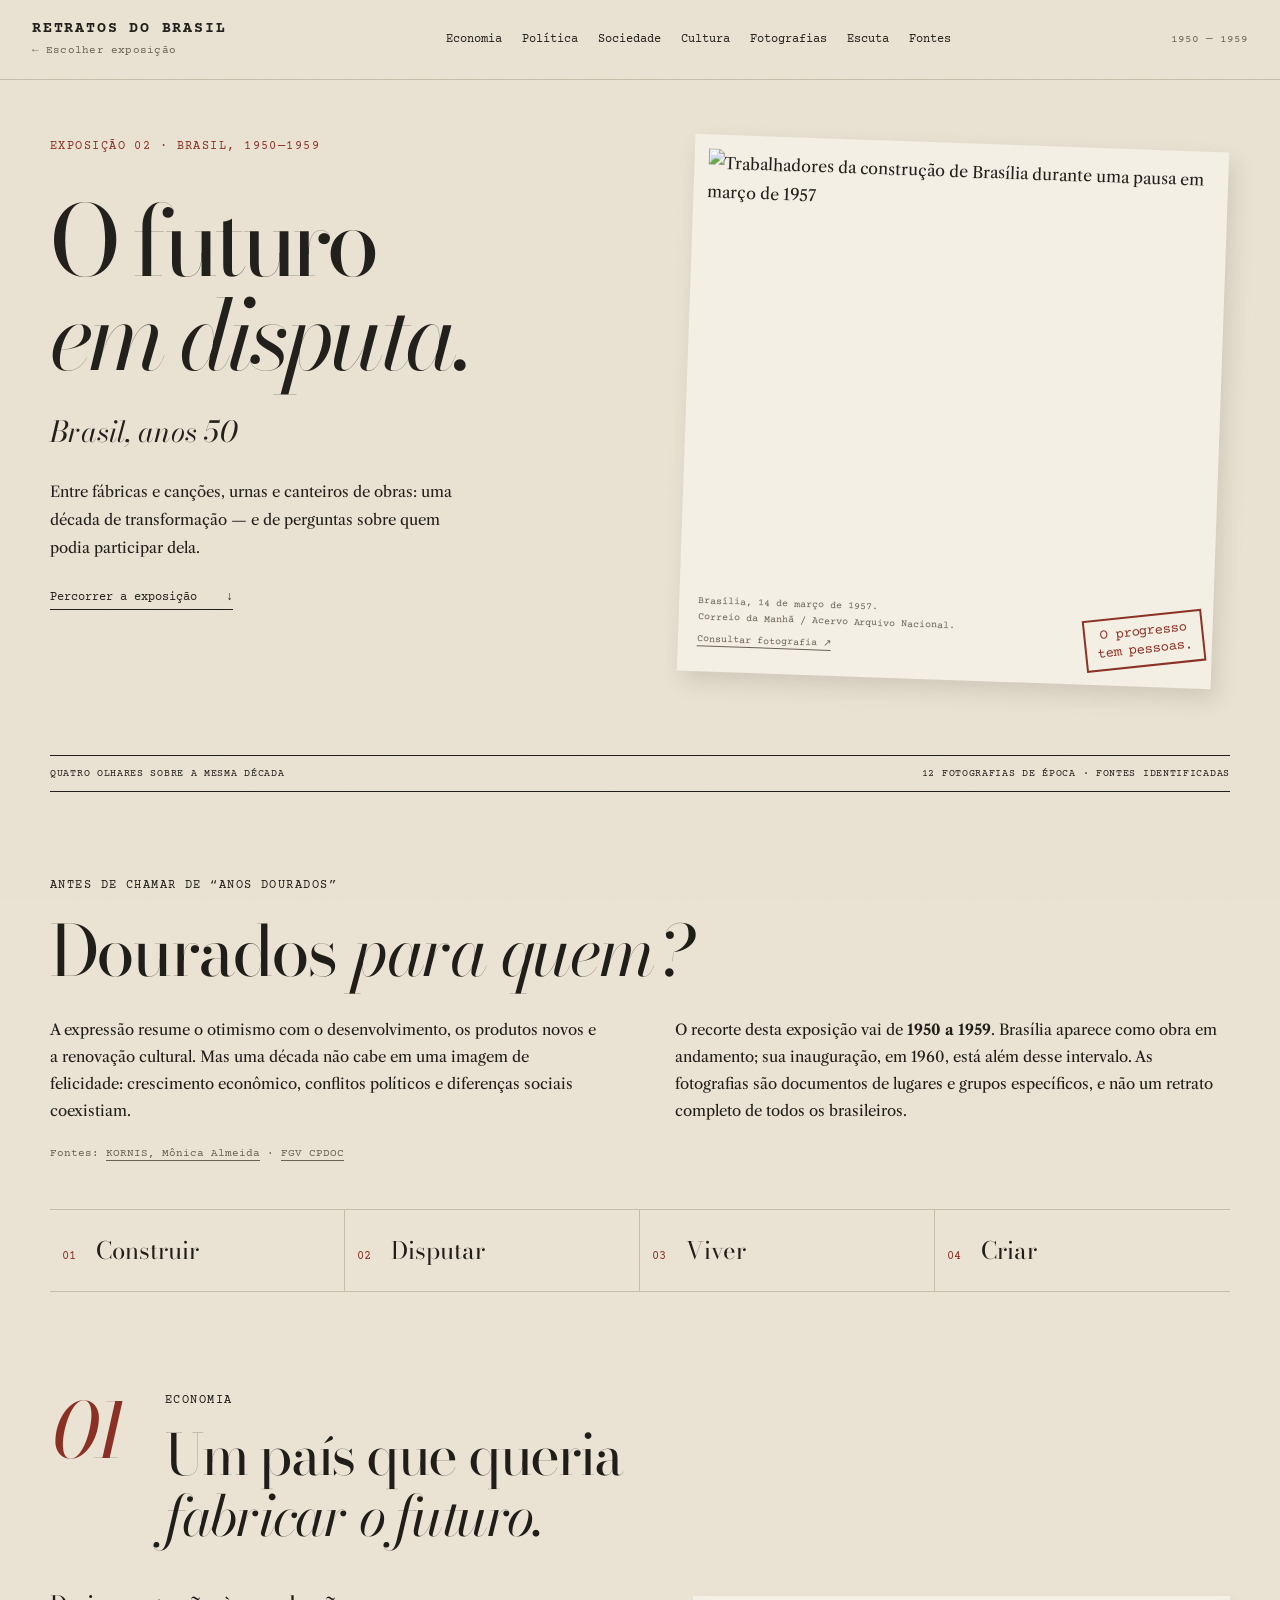
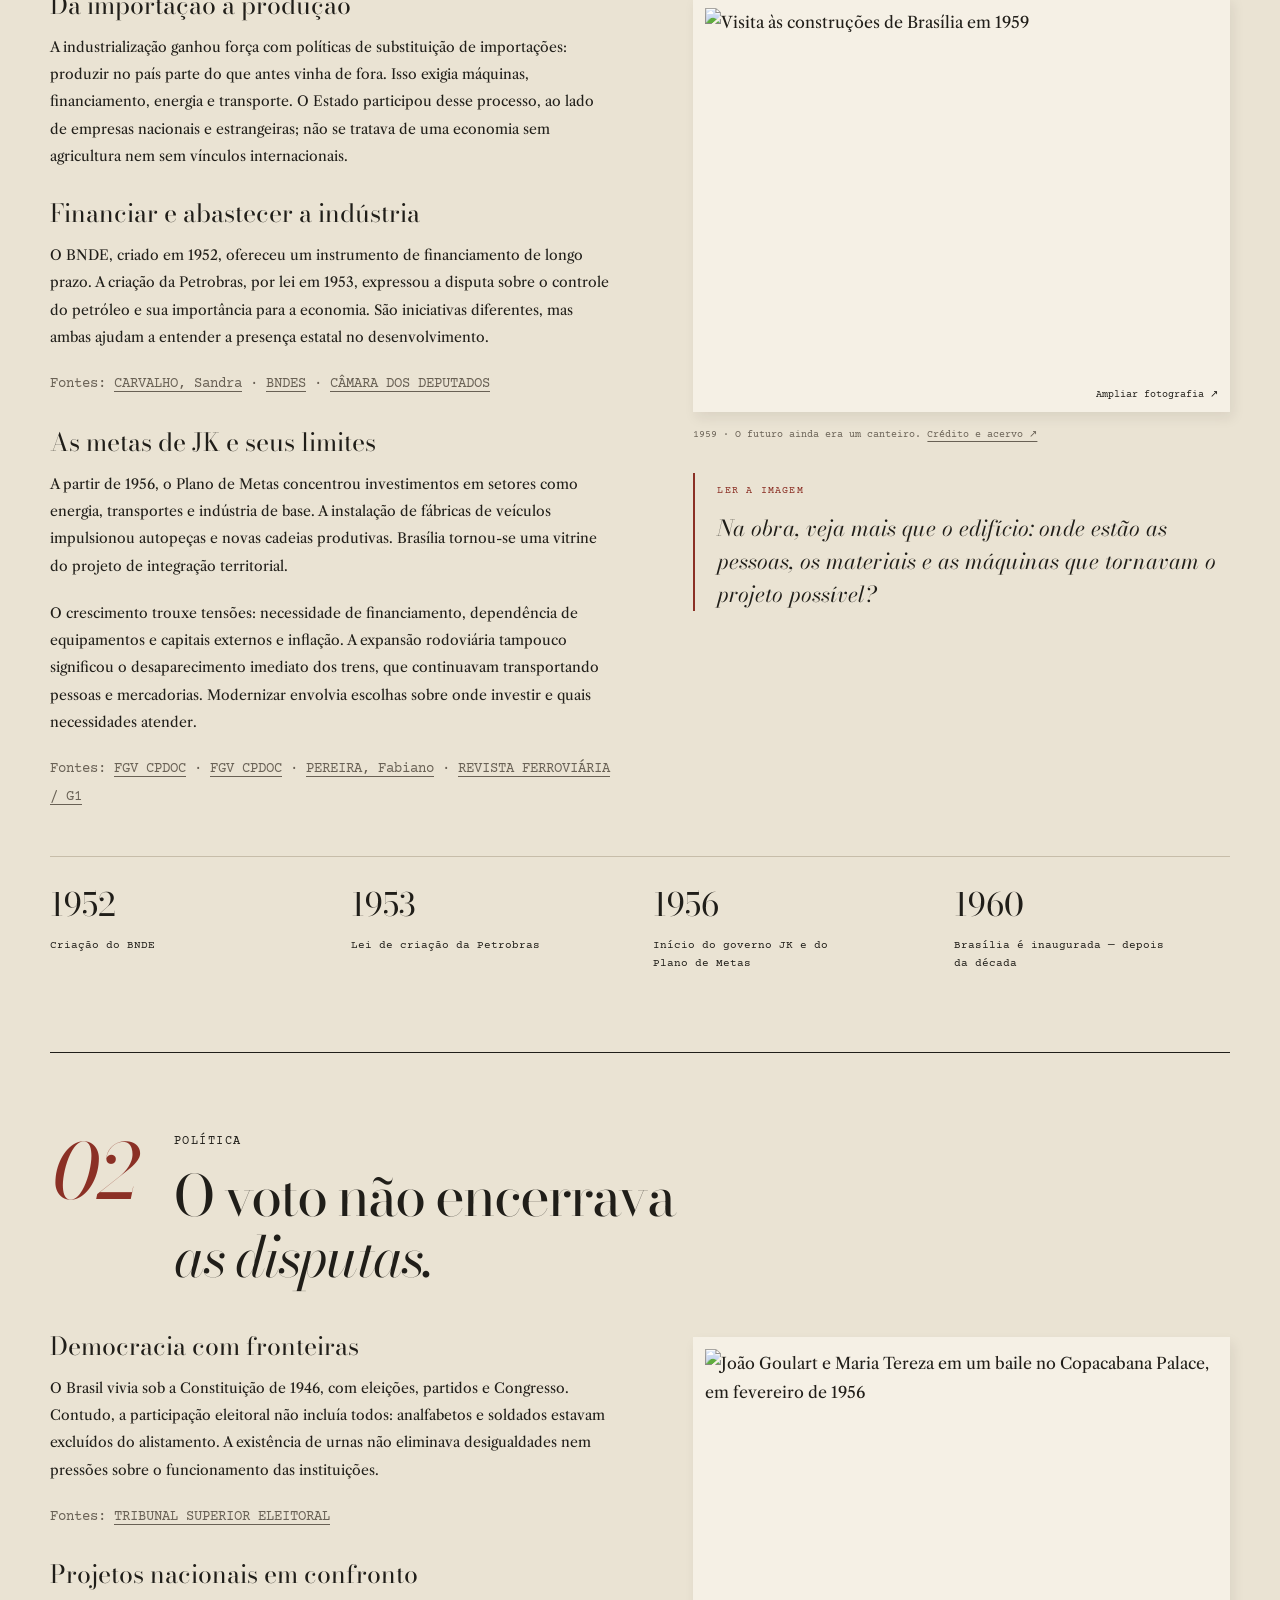
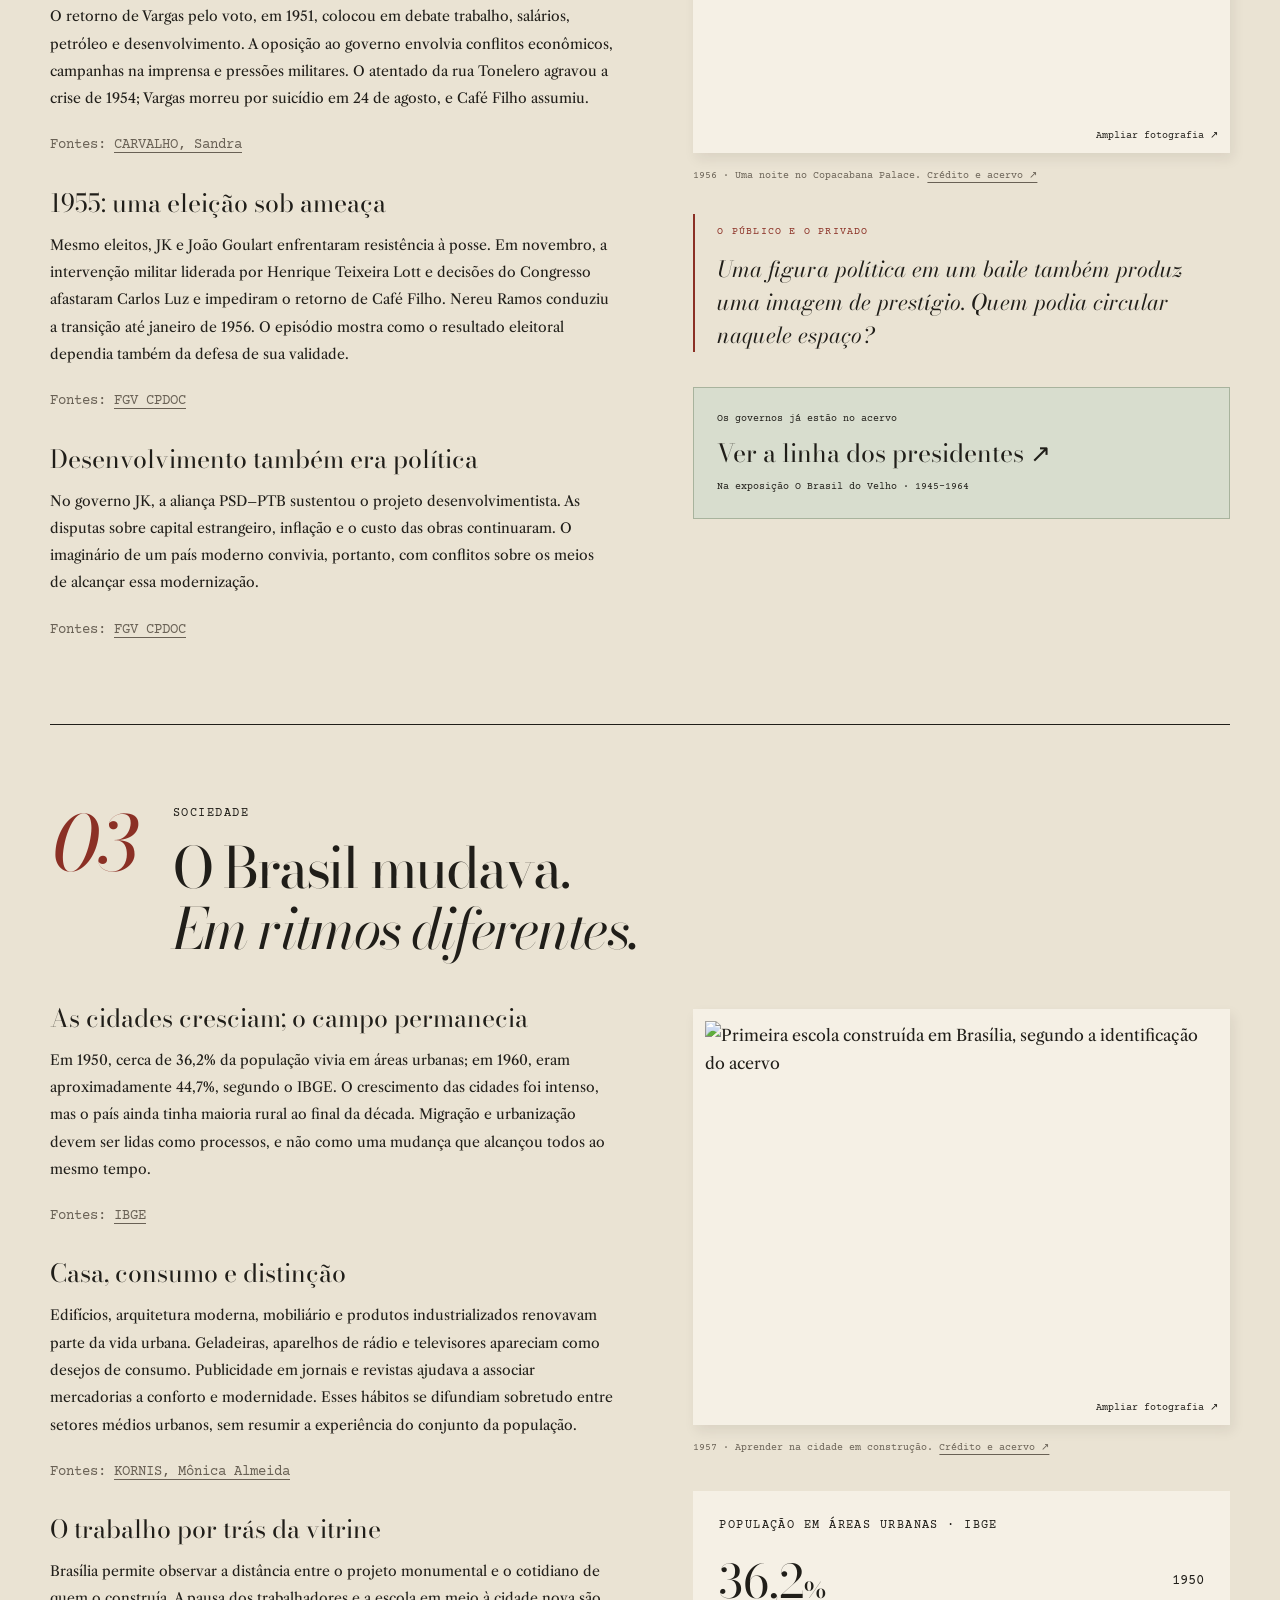
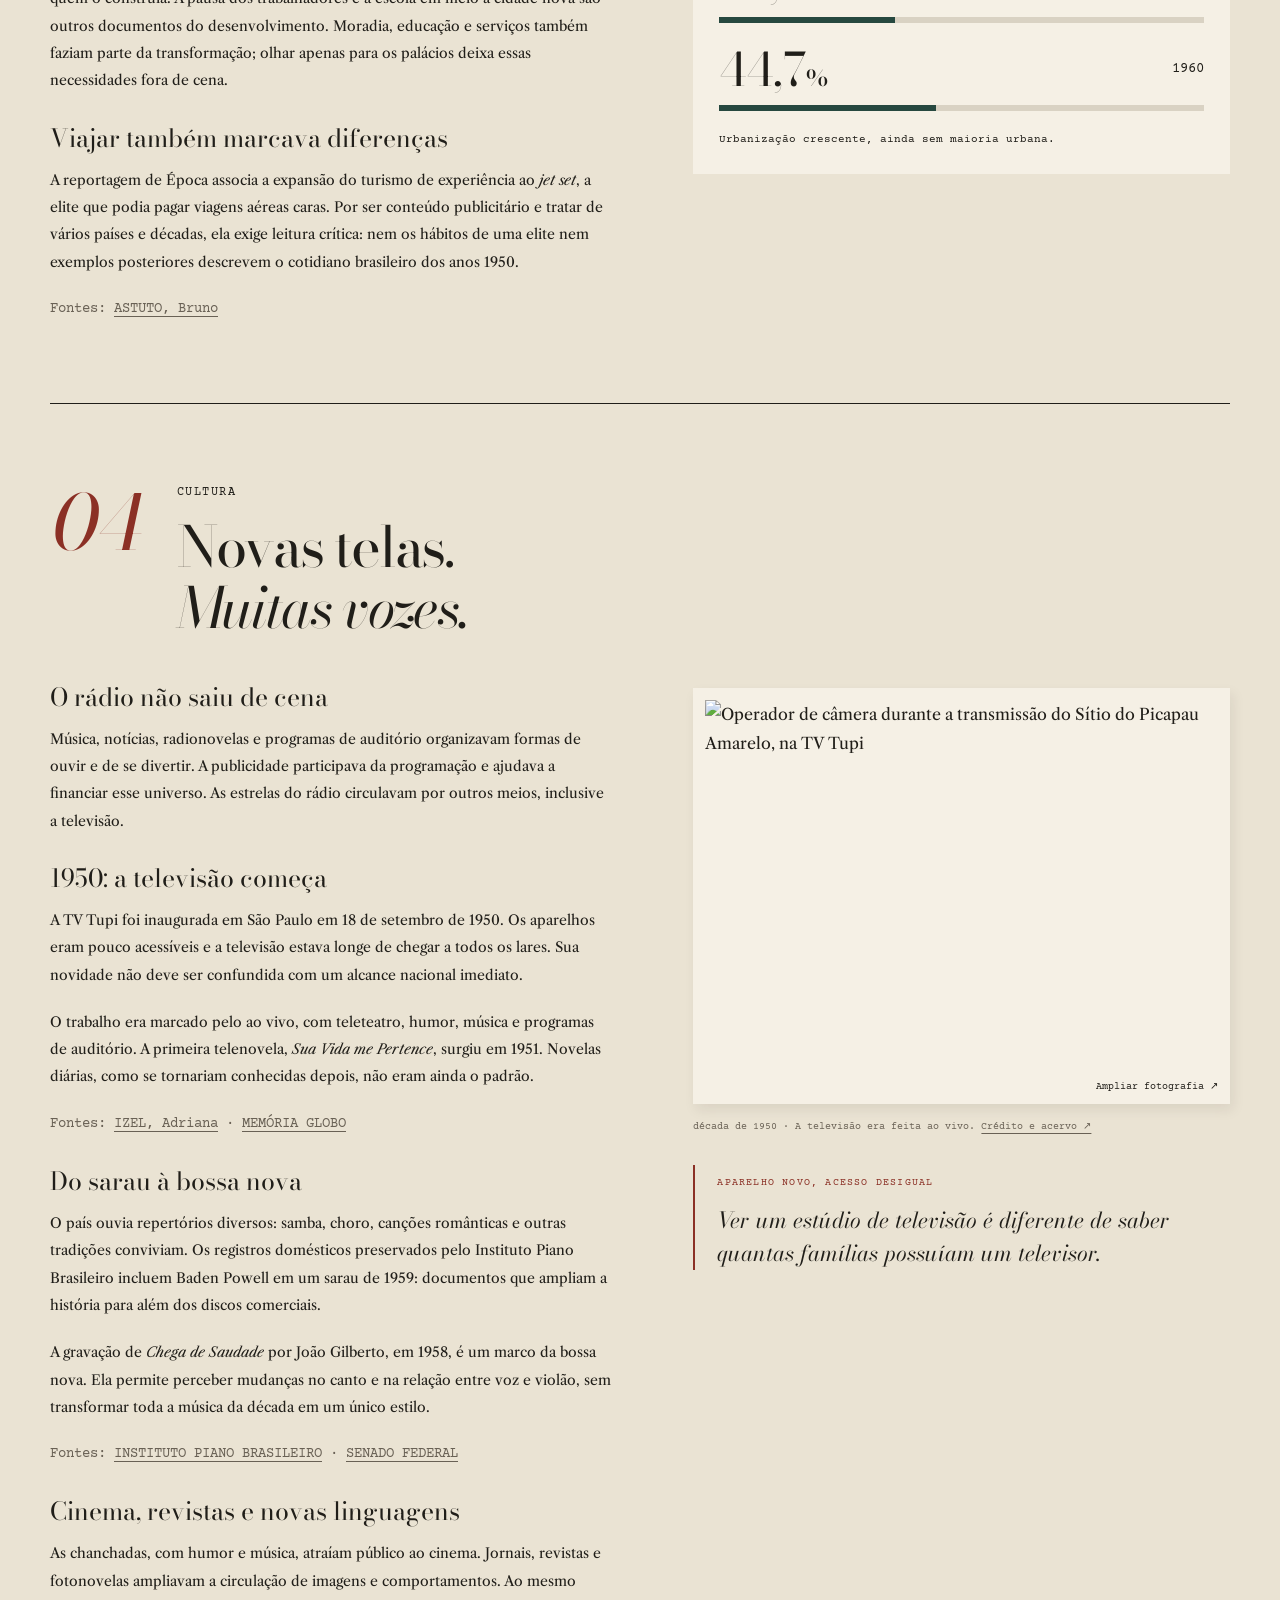
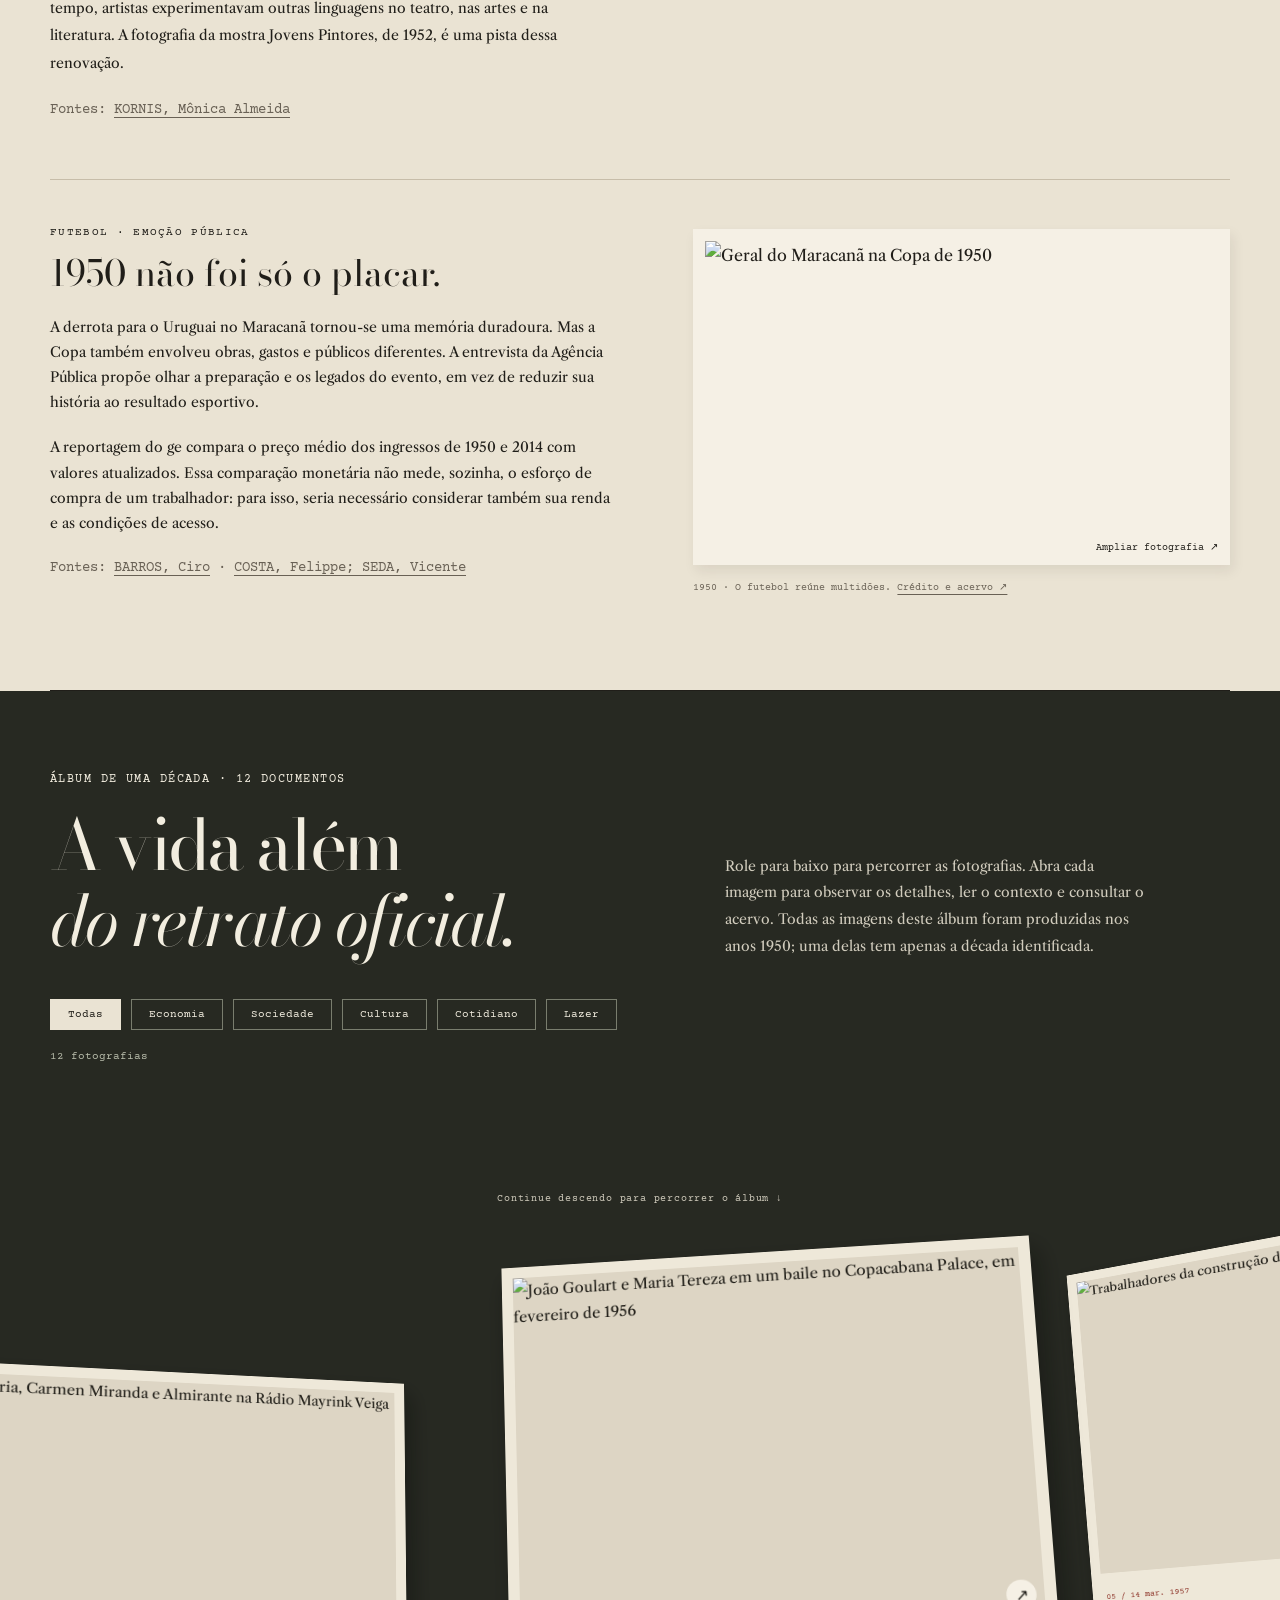
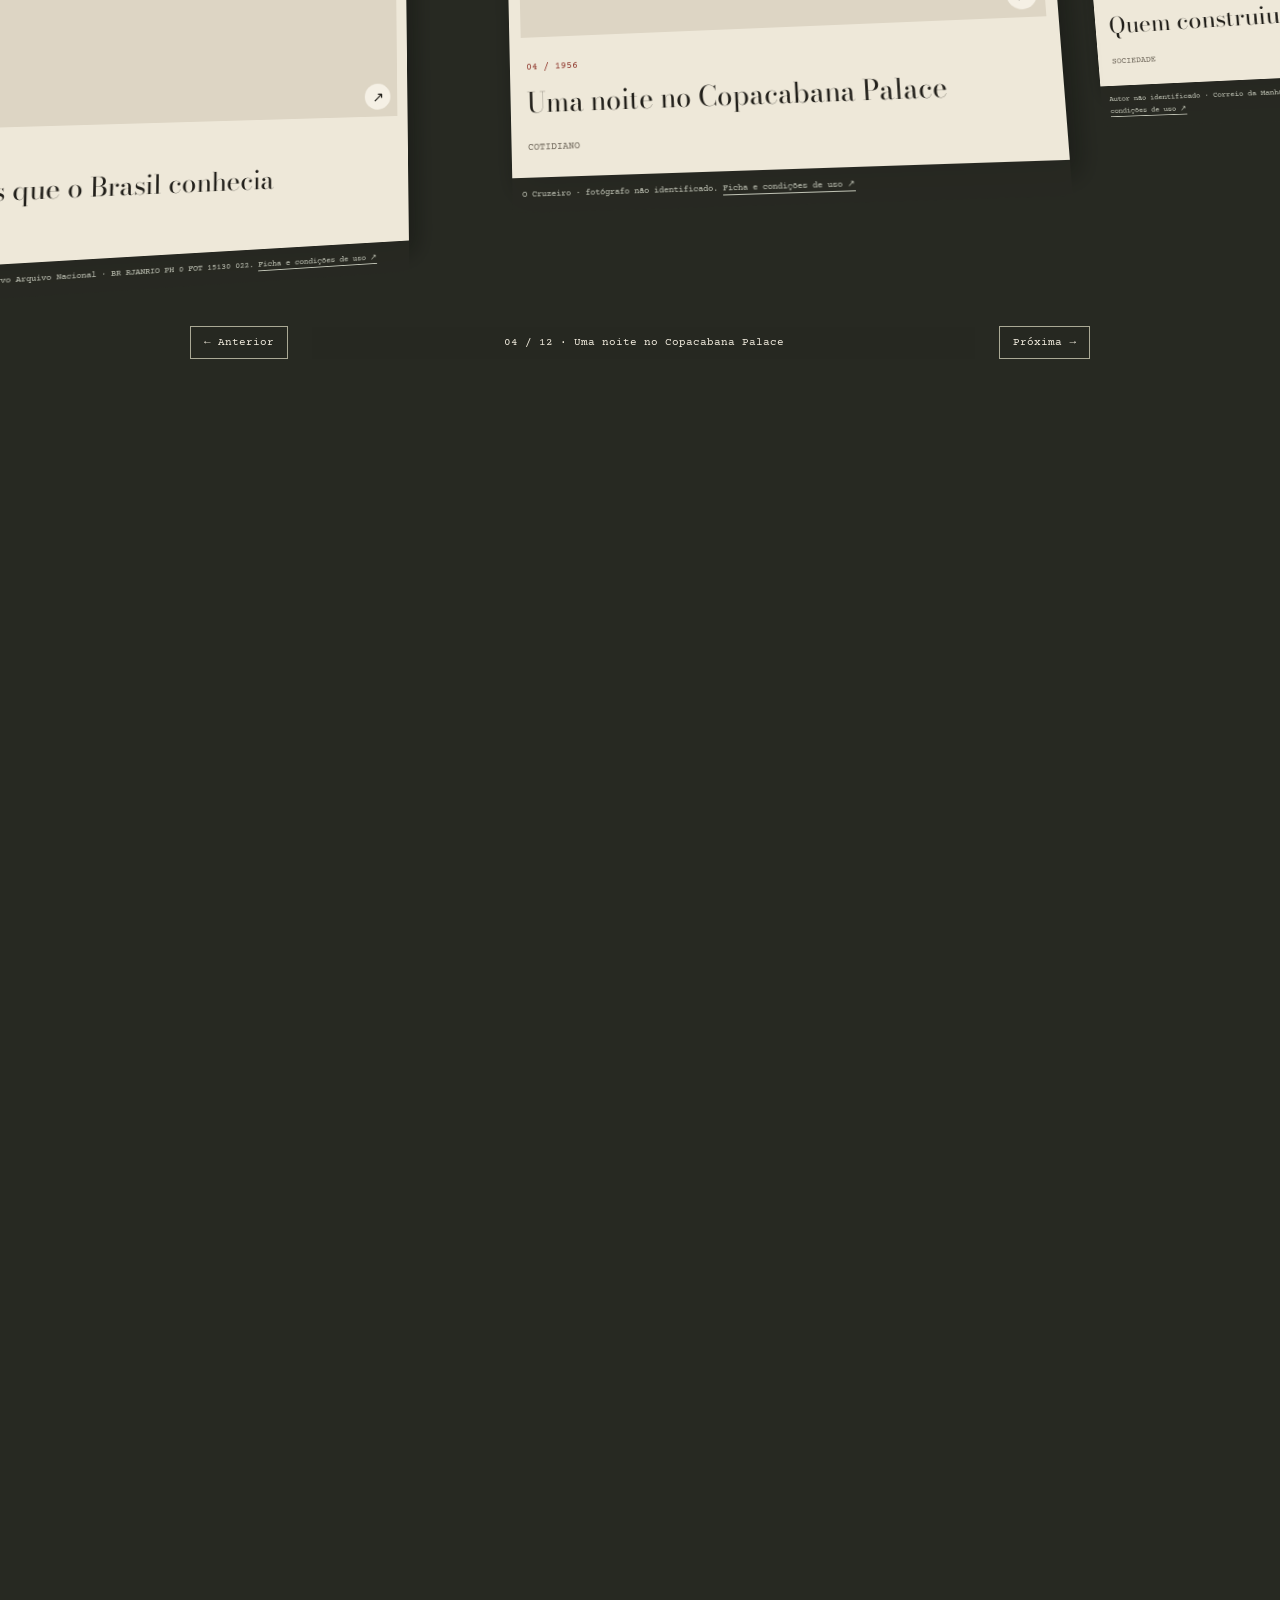
==== commit 8ccdf6d1: "Make 1950s gallery advance on scroll, add site icon, and replace modern radio with circa-1959 record" ====
--- a/anos50.html
+++ b/anos50.html
@@ -1,10 +1,9 @@
 <!doctype html>
-<html lang="pt-BR"><head><meta charset="utf-8"><meta name="viewport" content="width=device-width, initial-scale=1"><title>Brasil, anos 50: o futuro em disputa</title><meta name="description" content="Economia, política, sociedade e cultura do Brasil entre 1950 e 1959. Uma exposição com 12 fotografias históricas, escuta e fontes de pesquisa."><link rel="preconnect" href="https://fonts.googleapis.com"><link rel="preconnect" href="https://fonts.gstatic.com" crossorigin><link href="https://fonts.googleapis.com/css2?family=Bodoni+Moda:ital,wght@0,400;0,600;0,700;1,400&family=Courier+Prime:wght@400;700&family=Libre+Caslon+Text:ital,wght@0,400;0,700;1,400&display=swap" rel="stylesheet"><link rel="stylesheet" href="museu.css"></head><body class="decade"><a class="skip" href="#conteudo">Pular para o conteúdo</a><header class="topbar"><a class="brand" href="index.html">RETRATOS DO BRASIL<span>← Escolher exposição</span></a><nav aria-label="Navegação da exposição"><a href="#economia">Economia</a><a href="#politica">Política</a><a href="#sociedade">Sociedade</a><a href="#cultura">Cultura</a><a href="#galeria">Fotografias</a><a href="#escuta">Escuta</a><a href="#fontes">Fontes</a></nav><span class="decade-label">1950 — 1959</span></header><main id="conteudo"><section class="decade-hero shell"><div class="hero-type"><p class="eyebrow">Exposição 02 · Brasil, 1950—1959</p><h1>O futuro<br><em>em disputa.</em></h1><p class="hero-kicker">Brasil, anos 50</p><p class="hero-summary">Entre fábricas e canções, urnas e canteiros de obras: uma década de transformação — e de perguntas sobre quem podia participar dela.</p><a class="text-link" href="#economia">Percorrer a exposição <span aria-hidden="true">↓</span></a></div><figure class="hero-photo"><img src="https://upload.wikimedia.org/wikipedia/commons/d/d5/Trabalhadores_da_constru%C3%A7%C3%A3o_de_Bras%C3%ADlia_-_BR_RJANRIO_PH_0_FOT_02937_0001%2C_Acervo_do_Arquivo_Nacional.jpg" alt="Trabalhadores da construção de Brasília durante uma pausa em março de 1957" fetchpriority="high"><figcaption>Brasília, 14 de março de 1957.<br>Correio da Manhã / Acervo Arquivo Nacional.<a href="https://commons.wikimedia.org/wiki/File:Trabalhadores_da_constru%C3%A7%C3%A3o_de_Bras%C3%ADlia_-_BR_RJANRIO_PH_0_FOT_02937_0001%2C_Acervo_do_Arquivo_Nacional.jpg" target="_blank" rel="noopener">Consultar fotografia ↗</a></figcaption><span class="photo-stamp">O progresso<br>tem pessoas.</span></figure><div class="hero-bottom"><span>Quatro olhares sobre a mesma década</span><span>12 fotografias de época · Fontes identificadas</span></div></section><section class="opening shell"><p class="eyebrow">Antes de chamar de “anos dourados”</p><h2>Dourados <em>para quem?</em></h2><div class="opening-grid"><p>A expressão resume o otimismo com o desenvolvimento, os produtos novos e a renovação cultural. Mas uma década não cabe em uma imagem de felicidade: crescimento econômico, conflitos políticos e diferenças sociais coexistiam.</p><p>O recorte desta exposição vai de <strong>1950 a 1959</strong>. Brasília aparece como obra em andamento; sua inauguração, em 1960, está além desse intervalo. As fotografias são documentos de lugares e grupos específicos, e não um retrato completo de todos os brasileiros.</p></div><p class="refs">Fontes: <a href="#fonte-fgvcultura">KORNIS, Mônica Almeida</a> · <a href="#fonte-fgvjk">FGV CPDOC</a></p><div class="decade-index"><a href="#economia"><span>01</span>Construir</a><a href="#politica"><span>02</span>Disputar</a><a href="#sociedade"><span>03</span>Viver</a><a href="#cultura"><span>04</span>Criar</a></div></section>
+<html lang="pt-BR"><head><meta charset="utf-8"><meta name="viewport" content="width=device-width, initial-scale=1"><title>Brasil, anos 50: o futuro em disputa</title><meta name="description" content="Economia, política, sociedade e cultura do Brasil entre 1950 e 1959. Uma exposição com 12 fotografias históricas, escuta e fontes de pesquisa."><link rel="preconnect" href="https://fonts.googleapis.com"><link rel="preconnect" href="https://fonts.gstatic.com" crossorigin><link href="https://fonts.googleapis.com/css2?family=Bodoni+Moda:ital,wght@0,400;0,600;0,700;1,400&family=Courier+Prime:wght@400;700&family=Libre+Caslon+Text:ital,wght@0,400;0,700;1,400&display=swap" rel="stylesheet"><link rel="stylesheet" href="museu.css"><link rel="icon" href="favicon.svg" type="image/svg+xml"><link rel="icon" href="favicon.ico" sizes="any"><link rel="apple-touch-icon" href="apple-touch-icon.png"></head><body class="decade"><a class="skip" href="#conteudo">Pular para o conteúdo</a><header class="topbar"><a class="brand" href="index.html">RETRATOS DO BRASIL<span>← Escolher exposição</span></a><nav aria-label="Navegação da exposição"><a href="#economia">Economia</a><a href="#politica">Política</a><a href="#sociedade">Sociedade</a><a href="#cultura">Cultura</a><a href="#galeria">Fotografias</a><a href="#escuta">Escuta</a><a href="#fontes">Fontes</a></nav><span class="decade-label">1950 — 1959</span></header><main id="conteudo"><section class="decade-hero shell"><div class="hero-type"><p class="eyebrow">Exposição 02 · Brasil, 1950—1959</p><h1>O futuro<br><em>em disputa.</em></h1><p class="hero-kicker">Brasil, anos 50</p><p class="hero-summary">Entre fábricas e canções, urnas e canteiros de obras: uma década de transformação — e de perguntas sobre quem podia participar dela.</p><a class="text-link" href="#economia">Percorrer a exposição <span aria-hidden="true">↓</span></a></div><figure class="hero-photo"><img src="https://upload.wikimedia.org/wikipedia/commons/d/d5/Trabalhadores_da_constru%C3%A7%C3%A3o_de_Bras%C3%ADlia_-_BR_RJANRIO_PH_0_FOT_02937_0001%2C_Acervo_do_Arquivo_Nacional.jpg" alt="Trabalhadores da construção de Brasília durante uma pausa em março de 1957" fetchpriority="high"><figcaption>Brasília, 14 de março de 1957.<br>Correio da Manhã / Acervo Arquivo Nacional.<a href="https://commons.wikimedia.org/wiki/File:Trabalhadores_da_constru%C3%A7%C3%A3o_de_Bras%C3%ADlia_-_BR_RJANRIO_PH_0_FOT_02937_0001%2C_Acervo_do_Arquivo_Nacional.jpg" target="_blank" rel="noopener">Consultar fotografia ↗</a></figcaption><span class="photo-stamp">O progresso<br>tem pessoas.</span></figure><div class="hero-bottom"><span>Quatro olhares sobre a mesma década</span><span>12 fotografias de época · Fontes identificadas</span></div></section><section class="opening shell"><p class="eyebrow">Antes de chamar de “anos dourados”</p><h2>Dourados <em>para quem?</em></h2><div class="opening-grid"><p>A expressão resume o otimismo com o desenvolvimento, os produtos novos e a renovação cultural. Mas uma década não cabe em uma imagem de felicidade: crescimento econômico, conflitos políticos e diferenças sociais coexistiam.</p><p>O recorte desta exposição vai de <strong>1950 a 1959</strong>. Brasília aparece como obra em andamento; sua inauguração, em 1960, está além desse intervalo. As fotografias são documentos de lugares e grupos específicos, e não um retrato completo de todos os brasileiros.</p></div><p class="refs">Fontes: <a href="#fonte-fgvcultura">KORNIS, Mônica Almeida</a> · <a href="#fonte-fgvjk">FGV CPDOC</a></p><div class="decade-index"><a href="#economia"><span>01</span>Construir</a><a href="#politica"><span>02</span>Disputar</a><a href="#sociedade"><span>03</span>Viver</a><a href="#cultura"><span>04</span>Criar</a></div></section>
 <section class="chapter shell" id="economia"><header class="chapter-head"><span class="chapter-number">01</span><div><p class="eyebrow">Economia</p><h2>Um país que queria<br><em>fabricar o futuro.</em></h2></div></header><div class="chapter-layout"><div class="chapter-copy"><h3>Da importação à produção</h3><p>A industrialização ganhou força com políticas de substituição de importações: produzir no país parte do que antes vinha de fora. Isso exigia máquinas, financiamento, energia e transporte. O Estado participou desse processo, ao lado de empresas nacionais e estrangeiras; não se tratava de uma economia sem agricultura nem sem vínculos internacionais.</p><h3>Financiar e abastecer a indústria</h3><p>O BNDE, criado em 1952, ofereceu um instrumento de financiamento de longo prazo. A criação da Petrobras, por lei em 1953, expressou a disputa sobre o controle do petróleo e sua importância para a economia. São iniciativas diferentes, mas ambas ajudam a entender a presença estatal no desenvolvimento.</p><p class="refs">Fontes: <a href="#fonte-diario">CARVALHO, Sandra</a> · <a href="#fonte-bndes">BNDES</a> · <a href="#fonte-petrobras">CÂMARA DOS DEPUTADOS</a></p><h3>As metas de JK e seus limites</h3><p>A partir de 1956, o Plano de Metas concentrou investimentos em setores como energia, transportes e indústria de base. A instalação de fábricas de veículos impulsionou autopeças e novas cadeias produtivas. Brasília tornou-se uma vitrine do projeto de integração territorial.</p><p>O crescimento trouxe tensões: necessidade de financiamento, dependência de equipamentos e capitais externos e inflação. A expansão rodoviária tampouco significou o desaparecimento imediato dos trens, que continuavam transportando pessoas e mercadorias. Modernizar envolvia escolhas sobre onde investir e quais necessidades atender.</p><p class="refs">Fontes: <a href="#fonte-metas">FGV CPDOC</a> · <a href="#fonte-fgvjk">FGV CPDOC</a> · <a href="#fonte-automoveis">PEREIRA, Fabiano</a> · <a href="#fonte-ferrovia">REVISTA FERROVIÁRIA / G1</a></p></div><div><figure class="chapter-photo"><button class="photo-open" data-photo="construcao" aria-label="Ampliar: O futuro ainda era um canteiro"><img src="https://upload.wikimedia.org/wikipedia/commons/9/97/Constru%C3%A7%C3%A3o_de_Bras%C3%ADlia_1959-1.jpg" alt="Visita às construções de Brasília em 1959" loading="lazy"><span aria-hidden="true">Ampliar fotografia ↗</span></button><figcaption>1959 · O futuro ainda era um canteiro. <a href="https://commons.wikimedia.org/wiki/File:Constru%C3%A7%C3%A3o_de_Bras%C3%ADlia_1959-1.jpg" target="_blank" rel="noopener">Crédito e acervo ↗</a></figcaption></figure><aside class="analysis-note"><span class="eyebrow">Ler a imagem</span><p>Na obra, veja mais que o edifício: onde estão as pessoas, os materiais e as máquinas que tornavam o projeto possível?</p></aside></div></div><div class="milestones"><div><b>1952</b><span>Criação do BNDE</span></div><div><b>1953</b><span>Lei de criação da Petrobras</span></div><div><b>1956</b><span>Início do governo JK e do Plano de Metas</span></div><div><b>1960</b><span>Brasília é inaugurada — depois da década</span></div></div></section>
 <section class="chapter shell" id="politica"><header class="chapter-head"><span class="chapter-number">02</span><div><p class="eyebrow">Política</p><h2>O voto não encerrava<br><em>as disputas.</em></h2></div></header><div class="chapter-layout"><div class="chapter-copy"><h3>Democracia com fronteiras</h3><p>O Brasil vivia sob a Constituição de 1946, com eleições, partidos e Congresso. Contudo, a participação eleitoral não incluía todos: analfabetos e soldados estavam excluídos do alistamento. A existência de urnas não eliminava desigualdades nem pressões sobre o funcionamento das instituições.</p><p class="refs">Fontes: <a href="#fonte-tse">TRIBUNAL SUPERIOR ELEITORAL</a></p><h3>Projetos nacionais em confronto</h3><p>O retorno de Vargas pelo voto, em 1951, colocou em debate trabalho, salários, petróleo e desenvolvimento. A oposição ao governo envolvia conflitos econômicos, campanhas na imprensa e pressões militares. O atentado da rua Tonelero agravou a crise de 1954; Vargas morreu por suicídio em 24 de agosto, e Café Filho assumiu.</p><p class="refs">Fontes: <a href="#fonte-diario">CARVALHO, Sandra</a></p><h3>1955: uma eleição sob ameaça</h3><p>Mesmo eleitos, JK e João Goulart enfrentaram resistência à posse. Em novembro, a intervenção militar liderada por Henrique Teixeira Lott e decisões do Congresso afastaram Carlos Luz e impediram o retorno de Café Filho. Nereu Ramos conduziu a transição até janeiro de 1956. O episódio mostra como o resultado eleitoral dependia também da defesa de sua validade.</p><p class="refs">Fontes: <a href="#fonte-lott">FGV CPDOC</a></p><h3>Desenvolvimento também era política</h3><p>No governo JK, a aliança PSD–PTB sustentou o projeto desenvolvimentista. As disputas sobre capital estrangeiro, inflação e o custo das obras continuaram. O imaginário de um país moderno convivia, portanto, com conflitos sobre os meios de alcançar essa modernização.</p><p class="refs">Fontes: <a href="#fonte-fgvjk">FGV CPDOC</a></p></div><div><figure class="chapter-photo"><button class="photo-open" data-photo="baile" aria-label="Ampliar: Uma noite no Copacabana Palace"><img src="https://upload.wikimedia.org/wikipedia/commons/b/b6/Rv-jo%C3%A3o-goulart-tereza-cruzeiro25fev1956.jpg" alt="João Goulart e Maria Tereza em um baile no Copacabana Palace, em fevereiro de 1956" loading="lazy"><span aria-hidden="true">Ampliar fotografia ↗</span></button><figcaption>1956 · Uma noite no Copacabana Palace. <a href="https://commons.wikimedia.org/wiki/File:Rv-jo%C3%A3o-goulart-tereza-cruzeiro25fev1956.jpg" target="_blank" rel="noopener">Crédito e acervo ↗</a></figcaption></figure><aside class="analysis-note"><span class="eyebrow">O público e o privado</span><p>Uma figura política em um baile também produz uma imagem de prestígio. Quem podia circular naquele espaço?</p></aside><a class="archive-link" href="vargas.html#republica"><span>Os governos já estão no acervo</span><strong>Ver a linha dos presidentes ↗</strong><small>Na exposição O Brasil do Velho · 1945–1964</small></a></div></div></section>
 <section class="chapter shell" id="sociedade"><header class="chapter-head"><span class="chapter-number">03</span><div><p class="eyebrow">Sociedade</p><h2>O Brasil mudava.<br><em>Em ritmos diferentes.</em></h2></div></header><div class="chapter-layout"><div class="chapter-copy"><h3>As cidades cresciam; o campo permanecia</h3><p>Em 1950, cerca de 36,2% da população vivia em áreas urbanas; em 1960, eram aproximadamente 44,7%, segundo o IBGE. O crescimento das cidades foi intenso, mas o país ainda tinha maioria rural ao final da década. Migração e urbanização devem ser lidas como processos, e não como uma mudança que alcançou todos ao mesmo tempo.</p><p class="refs">Fontes: <a href="#fonte-ibge">IBGE</a></p><h3>Casa, consumo e distinção</h3><p>Edifícios, arquitetura moderna, mobiliário e produtos industrializados renovavam parte da vida urbana. Geladeiras, aparelhos de rádio e televisores apareciam como desejos de consumo. Publicidade em jornais e revistas ajudava a associar mercadorias a conforto e modernidade. Esses hábitos se difundiam sobretudo entre setores médios urbanos, sem resumir a experiência do conjunto da população.</p><p class="refs">Fontes: <a href="#fonte-fgvcultura">KORNIS, Mônica Almeida</a></p><h3>O trabalho por trás da vitrine</h3><p>Brasília permite observar a distância entre o projeto monumental e o cotidiano de quem o construía. A pausa dos trabalhadores e a escola em meio à cidade nova são outros documentos do desenvolvimento. Moradia, educação e serviços também faziam parte da transformação; olhar apenas para os palácios deixa essas necessidades fora de cena.</p><h3>Viajar também marcava diferenças</h3><p>A reportagem de Época associa a expansão do turismo de experiência ao <em>jet set</em>, a elite que podia pagar viagens aéreas caras. Por ser conteúdo publicitário e tratar de vários países e décadas, ela exige leitura crítica: nem os hábitos de uma elite nem exemplos posteriores descrevem o cotidiano brasileiro dos anos 1950.</p><p class="refs">Fontes: <a href="#fonte-epoca">ASTUTO, Bruno</a></p></div><div><figure class="chapter-photo"><button class="photo-open" data-photo="escola" aria-label="Ampliar: Aprender na cidade em construção"><img src="https://upload.wikimedia.org/wikipedia/commons/8/84/Primeira_escola_constru%C3%ADda_em_Bras%C3%ADlia.jpg" alt="Primeira escola construída em Brasília, segundo a identificação do acervo" loading="lazy"><span aria-hidden="true">Ampliar fotografia ↗</span></button><figcaption>1957 · Aprender na cidade em construção. <a href="https://commons.wikimedia.org/wiki/File:Primeira_escola_constru%C3%ADda_em_Bras%C3%ADlia.jpg" target="_blank" rel="noopener">Crédito e acervo ↗</a></figcaption></figure><div class="population"><p class="eyebrow">População em áreas urbanas · IBGE</p><div><b>36,2<small>%</small></b><span>1950</span><i style="--value:36.2%" aria-hidden="true"></i></div><div><b>44,7<small>%</small></b><span>1960</span><i style="--value:44.7%" aria-hidden="true"></i></div><p>Urbanização crescente, ainda sem maioria urbana.</p></div></div></div></section>
 <section class="chapter shell" id="cultura"><header class="chapter-head"><span class="chapter-number">04</span><div><p class="eyebrow">Cultura</p><h2>Novas telas.<br><em>Muitas vozes.</em></h2></div></header><div class="chapter-layout"><div class="chapter-copy"><h3>O rádio não saiu de cena</h3><p>Música, notícias, radionovelas e programas de auditório organizavam formas de ouvir e de se divertir. A publicidade participava da programação e ajudava a financiar esse universo. As estrelas do rádio circulavam por outros meios, inclusive a televisão.</p><h3>1950: a televisão começa</h3><p>A TV Tupi foi inaugurada em São Paulo em 18 de setembro de 1950. Os aparelhos eram pouco acessíveis e a televisão estava longe de chegar a todos os lares. Sua novidade não deve ser confundida com um alcance nacional imediato.</p><p>O trabalho era marcado pelo ao vivo, com teleteatro, humor, música e programas de auditório. A primeira telenovela, <em>Sua Vida me Pertence</em>, surgiu em 1951. Novelas diárias, como se tornariam conhecidas depois, não eram ainda o padrão.</p><p class="refs">Fontes: <a href="#fonte-correio">IZEL, Adriana</a> · <a href="#fonte-memoria">MEMÓRIA GLOBO</a></p><h3>Do sarau à bossa nova</h3><p>O país ouvia repertórios diversos: samba, choro, canções românticas e outras tradições conviviam. Os registros domésticos preservados pelo Instituto Piano Brasileiro incluem Baden Powell em um sarau de 1959: documentos que ampliam a história para além dos discos comerciais.</p><p>A gravação de <em>Chega de Saudade</em> por João Gilberto, em 1958, é um marco da bossa nova. Ela permite perceber mudanças no canto e na relação entre voz e violão, sem transformar toda a música da década em um único estilo.</p><p class="refs">Fontes: <a href="#fonte-ipb">INSTITUTO PIANO BRASILEIRO</a> · <a href="#fonte-bossa">SENADO FEDERAL</a></p><h3>Cinema, revistas e novas linguagens</h3><p>As chanchadas, com humor e música, atraíam público ao cinema. Jornais, revistas e fotonovelas ampliavam a circulação de imagens e comportamentos. Ao mesmo tempo, artistas experimentavam outras linguagens no teatro, nas artes e na literatura. A fotografia da mostra Jovens Pintores, de 1952, é uma pista dessa renovação.</p><p class="refs">Fontes: <a href="#fonte-fgvcultura">KORNIS, Mônica Almeida</a></p></div><div><figure class="chapter-photo"><button class="photo-open" data-photo="televisao" aria-label="Ampliar: A televisão era feita ao vivo"><img src="https://upload.wikimedia.org/wikipedia/commons/4/4f/Transmiss%C3%A3o_ao_vivo_do_S%C3%ADtio_%28Tupi%29.jpg" alt="Operador de câmera durante a transmissão do Sítio do Picapau Amarelo, na TV Tupi" loading="lazy"><span aria-hidden="true">Ampliar fotografia ↗</span></button><figcaption>década de 1950 · A televisão era feita ao vivo. <a href="https://commons.wikimedia.org/wiki/File:Transmiss%C3%A3o_ao_vivo_do_S%C3%ADtio_%28Tupi%29.jpg" target="_blank" rel="noopener">Crédito e acervo ↗</a></figcaption></figure><aside class="analysis-note"><span class="eyebrow">Aparelho novo, acesso desigual</span><p>Ver um estúdio de televisão é diferente de saber quantas famílias possuíam um televisor.</p></aside></div></div><div class="football"><div><p class="eyebrow">Futebol · Emoção pública</p><h3>1950 não foi só o placar.</h3><p>A derrota para o Uruguai no Maracanã tornou-se uma memória duradoura. Mas a Copa também envolveu obras, gastos e públicos diferentes. A entrevista da Agência Pública propõe olhar a preparação e os legados do evento, em vez de reduzir sua história ao resultado esportivo.</p><p>A reportagem do ge compara o preço médio dos ingressos de 1950 e 2014 com valores atualizados. Essa comparação monetária não mede, sozinha, o esforço de compra de um trabalhador: para isso, seria necessário considerar também sua renda e as condições de acesso.</p><p class="refs">Fontes: <a href="#fonte-publica">BARROS, Ciro</a> · <a href="#fonte-ge">COSTA, Felippe; SEDA, Vicente</a></p></div><figure class="chapter-photo"><button class="photo-open" data-photo="maracana" aria-label="Ampliar: O futebol reúne multidões"><img src="https://upload.wikimedia.org/wikipedia/commons/1/1a/Geral_do_Maracan%C3%A3_na_copa_de_1950.jpg" alt="Geral do Maracanã na Copa de 1950" loading="lazy"><span aria-hidden="true">Ampliar fotografia ↗</span></button><figcaption>1950 · O futebol reúne multidões. <a href="https://commons.wikimedia.org/wiki/File:Geral_do_Maracan%C3%A3_na_copa_de_1950.jpg" target="_blank" rel="noopener">Crédito e acervo ↗</a></figcaption></figure></div></section>
-<section class="gallery-section" id="galeria"><div class="shell"><div class="gallery-head"><div><p class="eyebrow">Álbum de uma década · 12 documentos</p><h2>A vida além<br><em>do retrato oficial.</em></h2></div><p>Abra as fotografias para observar os detalhes, ler o contexto e consultar o acervo. Todas as imagens deste álbum foram produzidas nos anos 1950; uma delas tem apenas a década identificada.</p></div><div class="filters" role="group" aria-label="Filtrar fotografias"><button data-filter="Todas" aria-pressed="true">Todas</button><button data-filter="Economia" aria-pressed="false">Economia</button><button data-filter="Sociedade" aria-pressed="false">Sociedade</button><button data-filter="Cultura" aria-pressed="false">Cultura</button><button data-filter="Cotidiano" aria-pressed="false">Cotidiano</button><button data-filter="Lazer" aria-pressed="false">Lazer</button></div><p class="gallery-count" aria-live="polite">12 fotografias</p><div class="photo-grid"><article class="photo-card" data-category="Lazer"><button class="photo-open" data-photo="maracana" aria-label="Ampliar: O futebol reúne multidões"><div class="photo-frame"><img src="https://upload.wikimedia.org/wikipedia/commons/1/1a/Geral_do_Maracan%C3%A3_na_copa_de_1950.jpg" alt="Geral do Maracanã na Copa de 1950" loading="lazy"><span aria-hidden="true">↗</span></div><div class="photo-caption"><span>01 / 1950</span><h3>O futebol reúne multidões</h3><small>Lazer</small></div></button><p class="photo-credit">Autor não identificado · Acervo Arquivo Nacional. <a href="https://commons.wikimedia.org/wiki/File:Geral_do_Maracan%C3%A3_na_copa_de_1950.jpg" target="_blank" rel="noopener">Ficha e condições de uso ↗</a></p></article><article class="photo-card" data-category="Cultura"><button class="photo-open" data-photo="arte" aria-label="Ampliar: A arte também procura novos caminhos"><div class="photo-frame"><img src="https://upload.wikimedia.org/wikipedia/commons/0/07/Young_Painter%27s_Showcase_1952_-_Modern_Art_SP.jpg" alt="Sidney Rodrigues, Alfredo Volpi e Judith Lauand na mostra Jovens Pintores, no Museu de Arte Moderna de São Paulo" loading="lazy"><span aria-hidden="true">↗</span></div><div class="photo-caption"><span>02 / 1952</span><h3>A arte também procura novos caminhos</h3><small>Cultura</small></div></button><p class="photo-credit">Acervo Judith Lauand. <a href="https://commons.wikimedia.org/wiki/File:Young_Painter%27s_Showcase_1952_-_Modern_Art_SP.jpg" target="_blank" rel="noopener">Ficha e condições de uso ↗</a></p></article><article class="photo-card" data-category="Cultura"><button class="photo-open" data-photo="radio" aria-label="Ampliar: As vozes que o Brasil conhecia"><div class="photo-frame"><img src="https://upload.wikimedia.org/wikipedia/commons/d/d8/Carmen_Miranda%2C_%C3%82ngela_Maria_e_Almirante.jpg" alt="Ângela Maria, Carmen Miranda e Almirante na Rádio Mayrink Veiga" loading="lazy"><span aria-hidden="true">↗</span></div><div class="photo-caption"><span>03 / fev. 1955</span><h3>As vozes que o Brasil conhecia</h3><small>Cultura</small></div></button><p class="photo-credit">Correio da Manhã · Acervo Arquivo Nacional · BR RJANRIO PH 0 FOT 15130 022. <a href="https://commons.wikimedia.org/wiki/File:Carmen_Miranda%2C_%C3%82ngela_Maria_e_Almirante.jpg" target="_blank" rel="noopener">Ficha e condições de uso ↗</a></p></article><article class="photo-card" data-category="Cotidiano"><button class="photo-open" data-photo="baile" aria-label="Ampliar: Uma noite no Copacabana Palace"><div class="photo-frame"><img src="https://upload.wikimedia.org/wikipedia/commons/b/b6/Rv-jo%C3%A3o-goulart-tereza-cruzeiro25fev1956.jpg" alt="João Goulart e Maria Tereza em um baile no Copacabana Palace, em fevereiro de 1956" loading="lazy"><span aria-hidden="true">↗</span></div><div class="photo-caption"><span>04 / 1956</span><h3>Uma noite no Copacabana Palace</h3><small>Cotidiano</small></div></button><p class="photo-credit">O Cruzeiro · fotógrafo não identificado. <a href="https://commons.wikimedia.org/wiki/File:Rv-jo%C3%A3o-goulart-tereza-cruzeiro25fev1956.jpg" target="_blank" rel="noopener">Ficha e condições de uso ↗</a></p></article><article class="photo-card" data-category="Sociedade"><button class="photo-open" data-photo="trabalhadores" aria-label="Ampliar: Quem construiu a promessa"><div class="photo-frame"><img src="https://upload.wikimedia.org/wikipedia/commons/d/d5/Trabalhadores_da_constru%C3%A7%C3%A3o_de_Bras%C3%ADlia_-_BR_RJANRIO_PH_0_FOT_02937_0001%2C_Acervo_do_Arquivo_Nacional.jpg" alt="Trabalhadores da construção de Brasília durante uma pausa" loading="lazy"><span aria-hidden="true">↗</span></div><div class="photo-caption"><span>05 / 14 mar. 1957</span><h3>Quem construiu a promessa</h3><small>Sociedade</small></div></button><p class="photo-credit">Autor não identificado · Correio da Manhã / Arquivo Nacional · BR RJANRIO PH 0 FOT 02937 0001. <a href="https://commons.wikimedia.org/wiki/File:Trabalhadores_da_constru%C3%A7%C3%A3o_de_Bras%C3%ADlia_-_BR_RJANRIO_PH_0_FOT_02937_0001%2C_Acervo_do_Arquivo_Nacional.jpg" target="_blank" rel="noopener">Ficha e condições de uso ↗</a></p></article><article class="photo-card" data-category="Sociedade"><button class="photo-open" data-photo="escola" aria-label="Ampliar: Aprender na cidade em construção"><div class="photo-frame"><img src="https://upload.wikimedia.org/wikipedia/commons/8/84/Primeira_escola_constru%C3%ADda_em_Bras%C3%ADlia.jpg" alt="Primeira escola construída em Brasília, segundo a identificação do acervo" loading="lazy"><span aria-hidden="true">↗</span></div><div class="photo-caption"><span>06 / 1957</span><h3>Aprender na cidade em construção</h3><small>Sociedade</small></div></button><p class="photo-credit">Acervo Arquivo Nacional. <a href="https://commons.wikimedia.org/wiki/File:Primeira_escola_constru%C3%ADda_em_Bras%C3%ADlia.jpg" target="_blank" rel="noopener">Ficha e condições de uso ↗</a></p></article><article class="photo-card" data-category="Cultura"><button class="photo-open" data-photo="armstrong" aria-label="Ampliar: Um encontro entre músicas"><div class="photo-frame"><img src="https://upload.wikimedia.org/wikipedia/commons/9/90/Louis_Armstrong_in_Brazil_1957_1.jpg" alt="Louis Armstrong, Juscelino Kubitschek e Ataulfo Alves no Rio de Janeiro" loading="lazy"><span aria-hidden="true">↗</span></div><div class="photo-caption"><span>07 / 27 nov. 1957</span><h3>Um encontro entre músicas</h3><small>Cultura</small></div></button><p class="photo-credit">Agência Nacional / Arquivo Nacional · BR RJANRIO EH 0 NEG P 07126 006. <a href="https://commons.wikimedia.org/wiki/File:Louis_Armstrong_in_Brazil_1957_1.jpg" target="_blank" rel="noopener">Ficha e condições de uso ↗</a></p></article><article class="photo-card" data-category="Cotidiano"><button class="photo-open" data-photo="restaurante" aria-label="Ampliar: Comer fora, encontrar a cidade"><div class="photo-frame"><img src="https://upload.wikimedia.org/wikipedia/commons/5/50/Churrascaria_e_pizzaria_Bras%C3%ADlia_1958.jpg" alt="Churrascaria e pizzaria em Brasília" loading="lazy"><span aria-hidden="true">↗</span></div><div class="photo-caption"><span>08 / 1958</span><h3>Comer fora, encontrar a cidade</h3><small>Cotidiano</small></div></button><p class="photo-credit">Acervo Arquivo Nacional. <a href="https://commons.wikimedia.org/wiki/File:Churrascaria_e_pizzaria_Bras%C3%ADlia_1958.jpg" target="_blank" rel="noopener">Ficha e condições de uso ↗</a></p></article><article class="photo-card" data-category="Cultura"><button class="photo-open" data-photo="televisao" aria-label="Ampliar: A televisão era feita ao vivo"><div class="photo-frame"><img src="https://upload.wikimedia.org/wikipedia/commons/4/4f/Transmiss%C3%A3o_ao_vivo_do_S%C3%ADtio_%28Tupi%29.jpg" alt="Operador de câmera durante a transmissão do Sítio do Picapau Amarelo, na TV Tupi" loading="lazy"><span aria-hidden="true">↗</span></div><div class="photo-caption"><span>09 / década de 1950</span><h3>A televisão era feita ao vivo</h3><small>Cultura</small></div></button><p class="photo-credit">Fotógrafo não identificado · reprodução em pesquisa de Karin Dormien Mellone (USP, 2008). <a href="https://commons.wikimedia.org/wiki/File:Transmiss%C3%A3o_ao_vivo_do_S%C3%ADtio_%28Tupi%29.jpg" target="_blank" rel="noopener">Ficha e condições de uso ↗</a></p></article><article class="photo-card" data-category="Economia"><button class="photo-open" data-photo="aeroporto" aria-label="Ampliar: Novas ligações pelo ar"><div class="photo-frame"><img src="https://upload.wikimedia.org/wikipedia/commons/c/c4/Aeroporto_de_Bras%C3%ADlia_1959-1.jpg" alt="Aeroporto de Brasília em 1959" loading="lazy"><span aria-hidden="true">↗</span></div><div class="photo-caption"><span>10 / 1959</span><h3>Novas ligações pelo ar</h3><small>Economia</small></div></button><p class="photo-credit">Acervo Arquivo Nacional. <a href="https://commons.wikimedia.org/wiki/File:Aeroporto_de_Bras%C3%ADlia_1959-1.jpg" target="_blank" rel="noopener">Ficha e condições de uso ↗</a></p></article><article class="photo-card" data-category="Lazer"><button class="photo-open" data-photo="cachoeira" aria-label="Ampliar: O lazer fora dos salões"><div class="photo-frame"><img src="https://upload.wikimedia.org/wikipedia/commons/2/2e/Cachoeira_de_Bras%C3%ADlia_1959-1.jpg" alt="Registro identificado no acervo como Cachoeira de Brasília" loading="lazy"><span aria-hidden="true">↗</span></div><div class="photo-caption"><span>11 / 1959</span><h3>O lazer fora dos salões</h3><small>Lazer</small></div></button><p class="photo-credit">Acervo Arquivo Nacional. <a href="https://commons.wikimedia.org/wiki/File:Cachoeira_de_Bras%C3%ADlia_1959-1.jpg" target="_blank" rel="noopener">Ficha e condições de uso ↗</a></p></article><article class="photo-card" data-category="Economia"><button class="photo-open" data-photo="construcao" aria-label="Ampliar: O futuro ainda era um canteiro"><div class="photo-frame"><img src="https://upload.wikimedia.org/wikipedia/commons/9/97/Constru%C3%A7%C3%A3o_de_Bras%C3%ADlia_1959-1.jpg" alt="Visita às construções de Brasília em 1959" loading="lazy"><span aria-hidden="true">↗</span></div><div class="photo-caption"><span>12 / 1959</span><h3>O futuro ainda era um canteiro</h3><small>Economia</small></div></button><p class="photo-credit">Acervo Arquivo Nacional. <a href="https://commons.wikimedia.org/wiki/File:Constru%C3%A7%C3%A3o_de_Bras%C3%ADlia_1959-1.jpg" target="_blank" rel="noopener">Ficha e condições de uso ↗</a></p></article></div><p class="gallery-footnote">Este é um recorte documental, com forte presença de Brasília e do Rio de Janeiro, além de uma exposição de arte em São Paulo. Ele não representa todas as regiões, classes ou formas de viver no Brasil.</p></div></section>
-<section class="listening shell" id="escuta"><div><p class="eyebrow">Uma pausa para ouvir</p><h2>A década tinha<br><em>uma trilha sonora.</em></h2><p>O rádio fazia parte da vida cultural e também pode ajudar a estudá-la. Sintonize um programa da Rádio Senado sobre <em>Chega de Saudade</em> ou explore as gravações preservadas pelo Instituto Piano Brasileiro.</p><p class="refs">O programa da Rádio Senado foi produzido em 2025 e trata da canção de 1958. O rádio reproduz um trecho inicial de 1 minuto, convertido para mono; o programa completo (4 min 05 s) está no link da emissora. O Acervo Neusa França reúne registros de vários anos; procure os identificados como 1959 para manter o recorte da atividade.</p><p class="refs">Fontes: <a href="#fonte-senadoradio">MIQUELUTTI, Guilherme</a> · <a href="#fonte-ipb">INSTITUTO PIANO BRASILEIRO</a></p></div><div class="radio-set"><div class="radio-dial"><span>ARQUIVO SONORO</span><div class="frequency" aria-hidden="true"><i></i><b>50</b><b>55</b><b>60</b></div><span>Escuta de história</span></div><div class="radio-face"><div class="speaker" aria-hidden="true"></div><div class="radio-program"><p class="eyebrow">Rádio Senado · Curta Musical</p><h3>A música<br>Chega de Saudade</h3><p>Guilherme Miquelutti<br>Trecho de 1 min · 10 ago. 2025</p><button class="radio-button" id="radio-toggle" aria-controls="radio-audio" hidden>▶ Ligar o rádio</button></div></div><div class="radio-player"><audio id="radio-audio" controls preload="none" aria-label="A música Chega de Saudade, programa da Rádio Senado"><source src="audio/radio-senado-chega-de-saudade-trecho.mp3" type="audio/mpeg">Seu navegador não conseguiu carregar o áudio.</audio><div class="radio-seek" hidden><button id="radio-back" aria-label="Voltar dez segundos no programa">↶ 10 s</button><span id="radio-status" aria-live="polite">Pronto para ouvir</span><button id="radio-forward" aria-label="Avançar dez segundos no programa">10 s ↷</button></div><a class="radio-original" href="https://www12.senado.leg.br/radio/1/curta-musical/2025/08/10/curta-musical-podcast-pgm-036-a-musica-chega-de-saudade" target="_blank" rel="noopener">Ouvir o programa completo na Rádio Senado ↗</a></div><div class="radio-bottom"><span class="knob" aria-hidden="true"></span><span>Voz · Violão · Memória</span><span class="knob" aria-hidden="true"></span></div><a class="radio-archive" href="https://www.institutopianobrasileiro.com.br/post/visualizar/1o_ano_de_IPB_9o_e_10o_Relatorios_do_Instituto_Piano_Brasileiro_julho_e_agosto_de_2016?language=pt" target="_blank" rel="noopener">Explorar gravações históricas no IPB ↗</a></div></section>
-<section class="closing shell"><p class="eyebrow">Para sair da exposição com uma pergunta</p><h2>Construir um país moderno<br>era o mesmo que construir<br><em>um país para todos?</em></h2><p>A economia crescia, a política era disputada e a cultura se renovava. Comparar projetos de governo, condições de vida e documentos do cotidiano ajuda a perceber tanto as transformações quanto os limites dos chamados anos dourados.</p><a class="text-link" href="vargas.html#republica">Relacionar com os governos do período ↗</a></section>
-<section class="sources shell" id="fontes"><p class="eyebrow">Referências de pesquisa</p><h2>Voltar <em>às fontes.</em></h2><p>Reportagens indicadas na atividade, documentação histórica e pesquisas institucionais. Os links junto aos textos identificam a origem das informações; cada fotografia tem sua própria ficha. Consulta em 23 out. 2026.</p><h3>Fontes consultadas</h3><ol><li id="fonte-correio">IZEL, Adriana. Há 70 anos, a televisão foi inaugurada no Brasil; relembre a história. Correio Braziliense, 18 set. 2020. <a href="https://www.correiobraziliense.com.br/diversao-e-arte/2020/09/4876275-ha-70-anos-a-televisao-foi-inaugurada-no-brasil-relembre-a-historia.html" target="_blank" rel="noopener">Acessar fonte ↗</a></li><li id="fonte-memoria">MEMÓRIA GLOBO. Década de 1950. História da televisão brasileira. <a href="https://memoriaglobo.globo.com/exclusivo-memoria-globo/projetos-especiais/historia-da-televisao-brasileira/noticia/decada-de-1950.ghtml" target="_blank" rel="noopener">Acessar fonte ↗</a></li><li id="fonte-automoveis">PEREIRA, Fabiano. A pré-história da indústria automobilística no Brasil. Quatro Rodas, 17 jun. 2016. <a href="https://quatrorodas.abril.com.br/noticias/a-pre-historia-da-industria-automobilistica-no-brasil/" target="_blank" rel="noopener">Acessar fonte ↗</a></li><li id="fonte-diario">CARVALHO, Sandra. Década de 1950: da morte de Getúlio ao nascimento do DF. Diário do Comércio, 2 ago. 2022. <a href="https://diariodocomercio.com.br/especial/decada-de-1950-da-morte-de-getulio-ao-nascimento-do-df/" target="_blank" rel="noopener">Acessar fonte ↗</a></li><li id="fonte-ge">COSTA, Felippe; SEDA, Vicente. Em valor médio de ingressos, ver Brasil em 50 equivalia a 7,7% de 2014. ge, 4 mar. 2014. <a href="https://ge.globo.com/futebol/copa-do-mundo/noticia/2014/03/em-valor-medio-de-ingressos-ver-brasil-em-50-equivalia-77-de-2014.html" target="_blank" rel="noopener">Acessar fonte ↗</a></li><li id="fonte-publica">BARROS, Ciro. As lições de 1950 para 2014. Agência Pública, 16 out. 2012. <a href="https://apublica.org/2012/10/licoes-copa-1950-copa-do-mundo-2014-megaeventos/" target="_blank" rel="noopener">Acessar fonte ↗</a></li><li id="fonte-epoca">ASTUTO, Bruno. Turismo de experiência: desde os anos 1950 até hoje. Época, 5 fev. 2015. Conteúdo publicitário, utilizado apenas como leitura crítica sobre o turismo de elite. <a href="https://epoca.globo.com/vida/noticia/2015/02/bturismo-de-experienciab-desde-os-anos-1950-ate-hoje.html" target="_blank" rel="noopener">Acessar fonte ↗</a></li><li id="fonte-fgvcultura">KORNIS, Mônica Almeida. O Brasil de JK: sociedade e cultura nos anos 1950. FGV CPDOC. <a href="https://cpdoc.fgv.br/artigos/sociedade-cultura-nos-anos-1950" target="_blank" rel="noopener">Acessar fonte ↗</a></li><li id="fonte-fgvjk">FGV CPDOC. Juscelino Kubitschek. Dicionário Histórico-Biográfico Brasileiro. <a href="https://cpdoc.fgv.br/biografias/juscelino-kubitschek" target="_blank" rel="noopener">Acessar fonte ↗</a></li><li id="fonte-metas">FGV CPDOC. Plano de Metas. Atlas Histórico do Brasil. <a href="https://atlas.fgv.br/verbete/6321" target="_blank" rel="noopener">Acessar fonte ↗</a></li><li id="fonte-lott">FGV CPDOC. Movimento do 11 de Novembro. Atlas Histórico do Brasil. <a href="https://atlas.fgv.br/verbete/6022" target="_blank" rel="noopener">Acessar fonte ↗</a></li><li id="fonte-ibge">IBGE. Breve histórico do processo demográfico. Brasil: uma visão geográfica e ambiental no início do século XXI, 2016. <a href="https://biblioteca.ibge.gov.br/visualizacao/livros/liv97884_cap2.pdf" target="_blank" rel="noopener">Acessar fonte ↗</a></li><li id="fonte-tse">TRIBUNAL SUPERIOR ELEITORAL. Assembleia Constituinte de 1946. Julgados históricos. <a href="https://www.tse.jus.br/jurisprudencia/julgados-historicos/assembleia-constituinte-1946" target="_blank" rel="noopener">Acessar fonte ↗</a></li><li id="fonte-bndes">BNDES. Nossa história. Relações com investidores. <a href="https://ri.bndes.gov.br/sobre-o-bndes/nossa-historia/" target="_blank" rel="noopener">Acessar fonte ↗</a></li><li id="fonte-petrobras">CÂMARA DOS DEPUTADOS. Lei nº 2.004, de 3 de outubro de 1953. <a href="https://www2.camara.leg.br/legin/fed/lei/1950-1959/lei-2004-3-outubro-1953-366242-norma-pl.html" target="_blank" rel="noopener">Acessar fonte ↗</a></li><li id="fonte-bossa">SENADO FEDERAL. Gravação de Chega de Saudade marca o nascimento da bossa nova. Senado Notícias, 1 ago. 2008. <a href="https://www12.senado.leg.br/noticias/materias/2008/08/01/gravacao-de-chega-de-saudade-marca-o-nascimento-da-bossa-nova" target="_blank" rel="noopener">Acessar fonte ↗</a></li><li id="fonte-ipb">INSTITUTO PIANO BRASILEIRO. 1º ano de IPB! 9º e 10º relatórios, julho e agosto de 2016. Acervo Neusa França. <a href="https://www.institutopianobrasileiro.com.br/post/visualizar/1o_ano_de_IPB_9o_e_10o_Relatorios_do_Instituto_Piano_Brasileiro_julho_e_agosto_de_2016?language=pt" target="_blank" rel="noopener">Acessar fonte ↗</a></li><li id="fonte-ferrovia">REVISTA FERROVIÁRIA / G1. Locomotivas dos anos 1950 vão ser restauradas para exposição em museu de Rio Claro. 18 ago. 2021. Reprodução da reportagem indicada na atividade. <a href="https://revistaferroviaria.com.br/2021/08/locomotivas-dos-anos-1950-vao-ser-restauradas-para-exposicao-em-museu-de-rio-claro/" target="_blank" rel="noopener">Acessar fonte ↗</a></li><li id="fonte-senadoradio">MIQUELUTTI, Guilherme. A música Chega de Saudade. Rádio Senado, 10 ago. 2025. Programa contemporâneo sobre a canção de 1958. <a href="https://www12.senado.leg.br/radio/1/curta-musical/2025/08/10/curta-musical-podcast-pgm-036-a-musica-chega-de-saudade" target="_blank" rel="noopener">Acessar fonte ↗</a></li></ol><details><summary>Outros materiais enviados na atividade</summary><p>Os links abaixo foram preservados como indicação de leitura. O texto integral ou o conteúdo audiovisual não pôde ser verificado nesta consulta; eles não foram usados como comprovação factual.</p><ul><li>O Globo. Gravações dos anos 1950 revelam pérolas da música brasileira. <a href="https://oglobo.globo.com/cultura/musica/gravacoes-dos-anos-1950-revelam-perolas-da-musica-brasileira-1-19821970" target="_blank" rel="noopener">Abrir reportagem ↗</a> A pesquisa sobre as gravações foi complementada pela documentação do IPB.</li><li>Estadão. Maracanazo, ferida que doeu no Brasil durante décadas, completa 70 anos. <a href="https://www.estadao.com.br/esportes/futebol/maracanazo-ferida-que-doeu-no-brasil-durante-decadas-completa-70-anos/" target="_blank" rel="noopener">Abrir reportagem ↗</a></li><li>G1. Instituto da Memória Ferroviária de Rio Claro restaura locomotivas de 1950 para expor em museu. <a href="https://g1.globo.com/sp/sao-carlos-regiao/noticia/2021/08/17/instituto-da-memoria-ferroviaria-de-rio-claro-restaura-locomotivas-de-1950-para-expor-em-museu.ghtml" target="_blank" rel="noopener">Abrir reportagem original ↗</a> O conteúdo foi consultado na reprodução da Revista Ferroviária, listada acima.</li><li>Vídeo indicado na atividade. <a href="https://www.youtube.com/watch?v=XjcAr6uckWM" target="_blank" rel="noopener">Assistir no YouTube ↗</a></li></ul></details><details><summary>Créditos das 12 fotografias</summary><ol><li>O futebol reúne multidões · 1950. Autor não identificado · Acervo Arquivo Nacional. Domínio público, conforme a ficha do acervo no Wikimedia Commons. <a href="https://commons.wikimedia.org/wiki/File:Geral_do_Maracan%C3%A3_na_copa_de_1950.jpg" target="_blank" rel="noopener">Ficha original ↗</a>. Imagem apresentada com enquadramento de exibição; a ampliação preserva a imagem completa.</li><li>A arte também procura novos caminhos · 1952. Acervo Judith Lauand. Domínio público, conforme a ficha do acervo no Wikimedia Commons. <a href="https://commons.wikimedia.org/wiki/File:Young_Painter%27s_Showcase_1952_-_Modern_Art_SP.jpg" target="_blank" rel="noopener">Ficha original ↗</a>. Imagem apresentada com enquadramento de exibição; a ampliação preserva a imagem completa.</li><li>As vozes que o Brasil conhecia · fev. 1955. Correio da Manhã · Acervo Arquivo Nacional · BR RJANRIO PH 0 FOT 15130 022. Domínio público, conforme a ficha do acervo no Wikimedia Commons. <a href="https://commons.wikimedia.org/wiki/File:Carmen_Miranda%2C_%C3%82ngela_Maria_e_Almirante.jpg" target="_blank" rel="noopener">Ficha original ↗</a>. Imagem apresentada com enquadramento de exibição; a ampliação preserva a imagem completa.</li><li>Uma noite no Copacabana Palace · 1956. O Cruzeiro · fotógrafo não identificado. Domínio público, conforme a ficha do acervo no Wikimedia Commons. <a href="https://commons.wikimedia.org/wiki/File:Rv-jo%C3%A3o-goulart-tereza-cruzeiro25fev1956.jpg" target="_blank" rel="noopener">Ficha original ↗</a>. Imagem apresentada com enquadramento de exibição; a ampliação preserva a imagem completa.</li><li>Quem construiu a promessa · 14 mar. 1957. Autor não identificado · Correio da Manhã / Arquivo Nacional · BR RJANRIO PH 0 FOT 02937 0001. Domínio público, conforme a ficha do acervo no Wikimedia Commons. <a href="https://commons.wikimedia.org/wiki/File:Trabalhadores_da_constru%C3%A7%C3%A3o_de_Bras%C3%ADlia_-_BR_RJANRIO_PH_0_FOT_02937_0001%2C_Acervo_do_Arquivo_Nacional.jpg" target="_blank" rel="noopener">Ficha original ↗</a>. Imagem apresentada com enquadramento de exibição; a ampliação preserva a imagem completa.</li><li>Aprender na cidade em construção · 1957. Acervo Arquivo Nacional. Domínio público, conforme a ficha do acervo no Wikimedia Commons. <a href="https://commons.wikimedia.org/wiki/File:Primeira_escola_constru%C3%ADda_em_Bras%C3%ADlia.jpg" target="_blank" rel="noopener">Ficha original ↗</a>. Imagem apresentada com enquadramento de exibição; a ampliação preserva a imagem completa.</li><li>Um encontro entre músicas · 27 nov. 1957. Agência Nacional / Arquivo Nacional · BR RJANRIO EH 0 NEG P 07126 006. Domínio público, conforme a ficha do acervo no Wikimedia Commons. <a href="https://commons.wikimedia.org/wiki/File:Louis_Armstrong_in_Brazil_1957_1.jpg" target="_blank" rel="noopener">Ficha original ↗</a>. Imagem apresentada com enquadramento de exibição; a ampliação preserva a imagem completa.</li><li>Comer fora, encontrar a cidade · 1958. Acervo Arquivo Nacional. Domínio público, conforme a ficha do acervo no Wikimedia Commons. <a href="https://commons.wikimedia.org/wiki/File:Churrascaria_e_pizzaria_Bras%C3%ADlia_1958.jpg" target="_blank" rel="noopener">Ficha original ↗</a>. Imagem apresentada com enquadramento de exibição; a ampliação preserva a imagem completa.</li><li>A televisão era feita ao vivo · década de 1950. Fotógrafo não identificado · reprodução em pesquisa de Karin Dormien Mellone (USP, 2008). Domínio público, conforme a ficha do acervo no Wikimedia Commons. <a href="https://commons.wikimedia.org/wiki/File:Transmiss%C3%A3o_ao_vivo_do_S%C3%ADtio_%28Tupi%29.jpg" target="_blank" rel="noopener">Ficha original ↗</a>. Imagem apresentada com enquadramento de exibição; a ampliação preserva a imagem completa.</li><li>Novas ligações pelo ar · 1959. Acervo Arquivo Nacional. Domínio público, conforme a ficha do acervo no Wikimedia Commons. <a href="https://commons.wikimedia.org/wiki/File:Aeroporto_de_Bras%C3%ADlia_1959-1.jpg" target="_blank" rel="noopener">Ficha original ↗</a>. Imagem apresentada com enquadramento de exibição; a ampliação preserva a imagem completa.</li><li>O lazer fora dos salões · 1959. Acervo Arquivo Nacional. Domínio público, conforme a ficha do acervo no Wikimedia Commons. <a href="https://commons.wikimedia.org/wiki/File:Cachoeira_de_Bras%C3%ADlia_1959-1.jpg" target="_blank" rel="noopener">Ficha original ↗</a>. Imagem apresentada com enquadramento de exibição; a ampliação preserva a imagem completa.</li><li>O futuro ainda era um canteiro · 1959. Acervo Arquivo Nacional. Domínio público, conforme a ficha do acervo no Wikimedia Commons. <a href="https://commons.wikimedia.org/wiki/File:Constru%C3%A7%C3%A3o_de_Bras%C3%ADlia_1959-1.jpg" target="_blank" rel="noopener">Ficha original ↗</a>. Imagem apresentada com enquadramento de exibição; a ampliação preserva a imagem completa.</li></ol></details></section></main><footer class="site-footer shell"><a class="brand" href="index.html">RETRATOS DO BRASIL<span>← Voltar às duas exposições</span></a><a href="#conteudo">Voltar ao início ↑</a></footer><dialog id="photo-dialog" aria-labelledby="photo-title"><button class="dialog-close" aria-label="Fechar fotografia">Fechar ✕</button><div class="dialog-layout"><div class="dialog-image"><img id="photo-full" alt=""></div><div class="dialog-copy"><p class="eyebrow" id="photo-date"></p><h2 id="photo-title"></h2><p id="photo-description"></p><p class="dialog-credit" id="photo-credit"></p><a id="photo-source" target="_blank" rel="noopener">Consultar ficha no acervo ↗</a><div class="dialog-nav"><button id="photo-prev" aria-label="Fotografia anterior">← Anterior</button><span id="photo-position"></span><button id="photo-next" aria-label="Próxima fotografia">Próxima →</button></div></div></div></dialog><script src="anos50-data.js"></script><script src="anos50.js"></script></body></html>+<section class="gallery-section" id="galeria"><div class="shell"><div class="gallery-head"><div><p class="eyebrow">Álbum de uma década · 12 documentos</p><h2>A vida além<br><em>do retrato oficial.</em></h2></div><p>Role para baixo para percorrer as fotografias. Abra cada imagem para observar os detalhes, ler o contexto e consultar o acervo. Todas as imagens deste álbum foram produzidas nos anos 1950; uma delas tem apenas a década identificada.</p></div><div class="filters" role="group" aria-label="Filtrar fotografias"><button data-filter="Todas" aria-pressed="true">Todas</button><button data-filter="Economia" aria-pressed="false">Economia</button><button data-filter="Sociedade" aria-pressed="false">Sociedade</button><button data-filter="Cultura" aria-pressed="false">Cultura</button><button data-filter="Cotidiano" aria-pressed="false">Cotidiano</button><button data-filter="Lazer" aria-pressed="false">Lazer</button></div><p class="gallery-count" aria-live="polite">12 fotografias</p><div class="photo-grid"><article class="photo-card" data-category="Lazer"><button class="photo-open" data-photo="maracana" aria-label="Ampliar: O futebol reúne multidões"><div class="photo-frame"><img src="https://upload.wikimedia.org/wikipedia/commons/1/1a/Geral_do_Maracan%C3%A3_na_copa_de_1950.jpg" alt="Geral do Maracanã na Copa de 1950" loading="lazy"><span aria-hidden="true">↗</span></div><div class="photo-caption"><span>01 / 1950</span><h3>O futebol reúne multidões</h3><small>Lazer</small></div></button><p class="photo-credit">Autor não identificado · Acervo Arquivo Nacional. <a href="https://commons.wikimedia.org/wiki/File:Geral_do_Maracan%C3%A3_na_copa_de_1950.jpg" target="_blank" rel="noopener">Ficha e condições de uso ↗</a></p></article><article class="photo-card" data-category="Cultura"><button class="photo-open" data-photo="arte" aria-label="Ampliar: A arte também procura novos caminhos"><div class="photo-frame"><img src="https://upload.wikimedia.org/wikipedia/commons/0/07/Young_Painter%27s_Showcase_1952_-_Modern_Art_SP.jpg" alt="Sidney Rodrigues, Alfredo Volpi e Judith Lauand na mostra Jovens Pintores, no Museu de Arte Moderna de São Paulo" loading="lazy"><span aria-hidden="true">↗</span></div><div class="photo-caption"><span>02 / 1952</span><h3>A arte também procura novos caminhos</h3><small>Cultura</small></div></button><p class="photo-credit">Acervo Judith Lauand. <a href="https://commons.wikimedia.org/wiki/File:Young_Painter%27s_Showcase_1952_-_Modern_Art_SP.jpg" target="_blank" rel="noopener">Ficha e condições de uso ↗</a></p></article><article class="photo-card" data-category="Cultura"><button class="photo-open" data-photo="radio" aria-label="Ampliar: As vozes que o Brasil conhecia"><div class="photo-frame"><img src="https://upload.wikimedia.org/wikipedia/commons/d/d8/Carmen_Miranda%2C_%C3%82ngela_Maria_e_Almirante.jpg" alt="Ângela Maria, Carmen Miranda e Almirante na Rádio Mayrink Veiga" loading="lazy"><span aria-hidden="true">↗</span></div><div class="photo-caption"><span>03 / fev. 1955</span><h3>As vozes que o Brasil conhecia</h3><small>Cultura</small></div></button><p class="photo-credit">Correio da Manhã · Acervo Arquivo Nacional · BR RJANRIO PH 0 FOT 15130 022. <a href="https://commons.wikimedia.org/wiki/File:Carmen_Miranda%2C_%C3%82ngela_Maria_e_Almirante.jpg" target="_blank" rel="noopener">Ficha e condições de uso ↗</a></p></article><article class="photo-card" data-category="Cotidiano"><button class="photo-open" data-photo="baile" aria-label="Ampliar: Uma noite no Copacabana Palace"><div class="photo-frame"><img src="https://upload.wikimedia.org/wikipedia/commons/b/b6/Rv-jo%C3%A3o-goulart-tereza-cruzeiro25fev1956.jpg" alt="João Goulart e Maria Tereza em um baile no Copacabana Palace, em fevereiro de 1956" loading="lazy"><span aria-hidden="true">↗</span></div><div class="photo-caption"><span>04 / 1956</span><h3>Uma noite no Copacabana Palace</h3><small>Cotidiano</small></div></button><p class="photo-credit">O Cruzeiro · fotógrafo não identificado. <a href="https://commons.wikimedia.org/wiki/File:Rv-jo%C3%A3o-goulart-tereza-cruzeiro25fev1956.jpg" target="_blank" rel="noopener">Ficha e condições de uso ↗</a></p></article><article class="photo-card" data-category="Sociedade"><button class="photo-open" data-photo="trabalhadores" aria-label="Ampliar: Quem construiu a promessa"><div class="photo-frame"><img src="https://upload.wikimedia.org/wikipedia/commons/d/d5/Trabalhadores_da_constru%C3%A7%C3%A3o_de_Bras%C3%ADlia_-_BR_RJANRIO_PH_0_FOT_02937_0001%2C_Acervo_do_Arquivo_Nacional.jpg" alt="Trabalhadores da construção de Brasília durante uma pausa" loading="lazy"><span aria-hidden="true">↗</span></div><div class="photo-caption"><span>05 / 14 mar. 1957</span><h3>Quem construiu a promessa</h3><small>Sociedade</small></div></button><p class="photo-credit">Autor não identificado · Correio da Manhã / Arquivo Nacional · BR RJANRIO PH 0 FOT 02937 0001. <a href="https://commons.wikimedia.org/wiki/File:Trabalhadores_da_constru%C3%A7%C3%A3o_de_Bras%C3%ADlia_-_BR_RJANRIO_PH_0_FOT_02937_0001%2C_Acervo_do_Arquivo_Nacional.jpg" target="_blank" rel="noopener">Ficha e condições de uso ↗</a></p></article><article class="photo-card" data-category="Sociedade"><button class="photo-open" data-photo="escola" aria-label="Ampliar: Aprender na cidade em construção"><div class="photo-frame"><img src="https://upload.wikimedia.org/wikipedia/commons/8/84/Primeira_escola_constru%C3%ADda_em_Bras%C3%ADlia.jpg" alt="Primeira escola construída em Brasília, segundo a identificação do acervo" loading="lazy"><span aria-hidden="true">↗</span></div><div class="photo-caption"><span>06 / 1957</span><h3>Aprender na cidade em construção</h3><small>Sociedade</small></div></button><p class="photo-credit">Acervo Arquivo Nacional. <a href="https://commons.wikimedia.org/wiki/File:Primeira_escola_constru%C3%ADda_em_Bras%C3%ADlia.jpg" target="_blank" rel="noopener">Ficha e condições de uso ↗</a></p></article><article class="photo-card" data-category="Cultura"><button class="photo-open" data-photo="armstrong" aria-label="Ampliar: Um encontro entre músicas"><div class="photo-frame"><img src="https://upload.wikimedia.org/wikipedia/commons/9/90/Louis_Armstrong_in_Brazil_1957_1.jpg" alt="Louis Armstrong, Juscelino Kubitschek e Ataulfo Alves no Rio de Janeiro" loading="lazy"><span aria-hidden="true">↗</span></div><div class="photo-caption"><span>07 / 27 nov. 1957</span><h3>Um encontro entre músicas</h3><small>Cultura</small></div></button><p class="photo-credit">Agência Nacional / Arquivo Nacional · BR RJANRIO EH 0 NEG P 07126 006. <a href="https://commons.wikimedia.org/wiki/File:Louis_Armstrong_in_Brazil_1957_1.jpg" target="_blank" rel="noopener">Ficha e condições de uso ↗</a></p></article><article class="photo-card" data-category="Cotidiano"><button class="photo-open" data-photo="restaurante" aria-label="Ampliar: Comer fora, encontrar a cidade"><div class="photo-frame"><img src="https://upload.wikimedia.org/wikipedia/commons/5/50/Churrascaria_e_pizzaria_Bras%C3%ADlia_1958.jpg" alt="Churrascaria e pizzaria em Brasília" loading="lazy"><span aria-hidden="true">↗</span></div><div class="photo-caption"><span>08 / 1958</span><h3>Comer fora, encontrar a cidade</h3><small>Cotidiano</small></div></button><p class="photo-credit">Acervo Arquivo Nacional. <a href="https://commons.wikimedia.org/wiki/File:Churrascaria_e_pizzaria_Bras%C3%ADlia_1958.jpg" target="_blank" rel="noopener">Ficha e condições de uso ↗</a></p></article><article class="photo-card" data-category="Cultura"><button class="photo-open" data-photo="televisao" aria-label="Ampliar: A televisão era feita ao vivo"><div class="photo-frame"><img src="https://upload.wikimedia.org/wikipedia/commons/4/4f/Transmiss%C3%A3o_ao_vivo_do_S%C3%ADtio_%28Tupi%29.jpg" alt="Operador de câmera durante a transmissão do Sítio do Picapau Amarelo, na TV Tupi" loading="lazy"><span aria-hidden="true">↗</span></div><div class="photo-caption"><span>09 / década de 1950</span><h3>A televisão era feita ao vivo</h3><small>Cultura</small></div></button><p class="photo-credit">Fotógrafo não identificado · reprodução em pesquisa de Karin Dormien Mellone (USP, 2008). <a href="https://commons.wikimedia.org/wiki/File:Transmiss%C3%A3o_ao_vivo_do_S%C3%ADtio_%28Tupi%29.jpg" target="_blank" rel="noopener">Ficha e condições de uso ↗</a></p></article><article class="photo-card" data-category="Economia"><button class="photo-open" data-photo="aeroporto" aria-label="Ampliar: Novas ligações pelo ar"><div class="photo-frame"><img src="https://upload.wikimedia.org/wikipedia/commons/c/c4/Aeroporto_de_Bras%C3%ADlia_1959-1.jpg" alt="Aeroporto de Brasília em 1959" loading="lazy"><span aria-hidden="true">↗</span></div><div class="photo-caption"><span>10 / 1959</span><h3>Novas ligações pelo ar</h3><small>Economia</small></div></button><p class="photo-credit">Acervo Arquivo Nacional. <a href="https://commons.wikimedia.org/wiki/File:Aeroporto_de_Bras%C3%ADlia_1959-1.jpg" target="_blank" rel="noopener">Ficha e condições de uso ↗</a></p></article><article class="photo-card" data-category="Lazer"><button class="photo-open" data-photo="cachoeira" aria-label="Ampliar: O lazer fora dos salões"><div class="photo-frame"><img src="https://upload.wikimedia.org/wikipedia/commons/2/2e/Cachoeira_de_Bras%C3%ADlia_1959-1.jpg" alt="Registro identificado no acervo como Cachoeira de Brasília" loading="lazy"><span aria-hidden="true">↗</span></div><div class="photo-caption"><span>11 / 1959</span><h3>O lazer fora dos salões</h3><small>Lazer</small></div></button><p class="photo-credit">Acervo Arquivo Nacional. <a href="https://commons.wikimedia.org/wiki/File:Cachoeira_de_Bras%C3%ADlia_1959-1.jpg" target="_blank" rel="noopener">Ficha e condições de uso ↗</a></p></article><article class="photo-card" data-category="Economia"><button class="photo-open" data-photo="construcao" aria-label="Ampliar: O futuro ainda era um canteiro"><div class="photo-frame"><img src="https://upload.wikimedia.org/wikipedia/commons/9/97/Constru%C3%A7%C3%A3o_de_Bras%C3%ADlia_1959-1.jpg" alt="Visita às construções de Brasília em 1959" loading="lazy"><span aria-hidden="true">↗</span></div><div class="photo-caption"><span>12 / 1959</span><h3>O futuro ainda era um canteiro</h3><small>Economia</small></div></button><p class="photo-credit">Acervo Arquivo Nacional. <a href="https://commons.wikimedia.org/wiki/File:Constru%C3%A7%C3%A3o_de_Bras%C3%ADlia_1959-1.jpg" target="_blank" rel="noopener">Ficha e condições de uso ↗</a></p></article></div><p class="gallery-footnote">Este é um recorte documental, com forte presença de Brasília e do Rio de Janeiro, além de uma exposição de arte em São Paulo. Ele não representa todas as regiões, classes ou formas de viver no Brasil.</p></div></section>
+<section class="listening shell" id="escuta"><div><p class="eyebrow">Uma pausa para ouvir · Registro de época</p><h2>A década tinha<br><em>uma trilha sonora.</em></h2><p>Agora, a escuta vem da própria época: Baden Powell ao violão, em um sarau na residência da pianista Neusa França, por volta de 1959. O registro doméstico foi preservado e disponibilizado pelo Instituto Piano Brasileiro.</p><p class="refs"><strong>Data da gravação: cerca de 1959.</strong> A data de publicação do vídeo digital é posterior e não corresponde à realização do sarau. Esta é uma gravação de acervo; o rádio abaixo é uma forma de apresentá-la, não uma transmissão ao vivo.</p><p class="refs">Fonte: <a href="#fonte-ipb">Instituto Piano Brasileiro · Acervo Neusa França</a>.</p></div><div class="radio-set"><div class="radio-dial"><span>ARQUIVO SONORO · c. 1959</span><div class="frequency" aria-hidden="true"><i></i><b>50</b><b>55</b><b>60</b></div><span>Som da própria década</span></div><div class="radio-face"><div class="speaker" aria-hidden="true"></div><div class="radio-program"><p class="eyebrow">Acervo Neusa França · IPB</p><h3>Baden Powell<br>em um sarau</h3><p>Violão · gravação doméstica<br><strong>cerca de 1959</strong></p><button class="radio-button" id="radio-toggle" aria-controls="radio-player" hidden>▶ Ligar o rádio</button></div></div><div class="radio-player"><div id="radio-player"><p class="radio-placeholder">Ouça o registro original no player do Instituto Piano Brasileiro.</p></div><div class="radio-seek" hidden><button id="radio-back" aria-label="Voltar dez segundos na gravação">↶ 10 s</button><span id="radio-status" aria-live="polite">Pronto para ouvir · c. 1959</span><button id="radio-forward" aria-label="Avançar dez segundos na gravação">10 s ↷</button></div><a class="radio-original" href="https://www.youtube.com/watch?v=pqI4At0XFNc" target="_blank" rel="noopener">Ouvir o registro completo no canal do IPB ↗</a></div><div class="radio-bottom"><span class="knob" aria-hidden="true"></span><span>Violão · Sarau · Memória</span><span class="knob" aria-hidden="true"></span></div><a class="radio-archive" href="https://www.institutopianobrasileiro.com.br/post/visualizar/1o_ano_de_IPB_9o_e_10o_Relatorios_do_Instituto_Piano_Brasileiro_julho_e_agosto_de_2016?language=pt" target="_blank" rel="noopener">Consultar a pesquisa sobre o acervo ↗</a></div></section><section class="closing shell"><p class="eyebrow">Para sair da exposição com uma pergunta</p><h2>Construir um país moderno<br>era o mesmo que construir<br><em>um país para todos?</em></h2><p>A economia crescia, a política era disputada e a cultura se renovava. Comparar projetos de governo, condições de vida e documentos do cotidiano ajuda a perceber tanto as transformações quanto os limites dos chamados anos dourados.</p><a class="text-link" href="vargas.html#republica">Relacionar com os governos do período ↗</a></section>
+<section class="sources shell" id="fontes"><p class="eyebrow">Referências de pesquisa</p><h2>Voltar <em>às fontes.</em></h2><p>Reportagens indicadas na atividade, documentação histórica e pesquisas institucionais. Os links junto aos textos identificam a origem das informações; cada fotografia tem sua própria ficha. Consulta em 23 out. 2026.</p><h3>Fontes consultadas</h3><ol><li id="fonte-correio">IZEL, Adriana. Há 70 anos, a televisão foi inaugurada no Brasil; relembre a história. Correio Braziliense, 18 set. 2020. <a href="https://www.correiobraziliense.com.br/diversao-e-arte/2020/09/4876275-ha-70-anos-a-televisao-foi-inaugurada-no-brasil-relembre-a-historia.html" target="_blank" rel="noopener">Acessar fonte ↗</a></li><li id="fonte-memoria">MEMÓRIA GLOBO. Década de 1950. História da televisão brasileira. <a href="https://memoriaglobo.globo.com/exclusivo-memoria-globo/projetos-especiais/historia-da-televisao-brasileira/noticia/decada-de-1950.ghtml" target="_blank" rel="noopener">Acessar fonte ↗</a></li><li id="fonte-automoveis">PEREIRA, Fabiano. A pré-história da indústria automobilística no Brasil. Quatro Rodas, 17 jun. 2016. <a href="https://quatrorodas.abril.com.br/noticias/a-pre-historia-da-industria-automobilistica-no-brasil/" target="_blank" rel="noopener">Acessar fonte ↗</a></li><li id="fonte-diario">CARVALHO, Sandra. Década de 1950: da morte de Getúlio ao nascimento do DF. Diário do Comércio, 2 ago. 2022. <a href="https://diariodocomercio.com.br/especial/decada-de-1950-da-morte-de-getulio-ao-nascimento-do-df/" target="_blank" rel="noopener">Acessar fonte ↗</a></li><li id="fonte-ge">COSTA, Felippe; SEDA, Vicente. Em valor médio de ingressos, ver Brasil em 50 equivalia a 7,7% de 2014. ge, 4 mar. 2014. <a href="https://ge.globo.com/futebol/copa-do-mundo/noticia/2014/03/em-valor-medio-de-ingressos-ver-brasil-em-50-equivalia-77-de-2014.html" target="_blank" rel="noopener">Acessar fonte ↗</a></li><li id="fonte-publica">BARROS, Ciro. As lições de 1950 para 2014. Agência Pública, 16 out. 2012. <a href="https://apublica.org/2012/10/licoes-copa-1950-copa-do-mundo-2014-megaeventos/" target="_blank" rel="noopener">Acessar fonte ↗</a></li><li id="fonte-epoca">ASTUTO, Bruno. Turismo de experiência: desde os anos 1950 até hoje. Época, 5 fev. 2015. Conteúdo publicitário, utilizado apenas como leitura crítica sobre o turismo de elite. <a href="https://epoca.globo.com/vida/noticia/2015/02/bturismo-de-experienciab-desde-os-anos-1950-ate-hoje.html" target="_blank" rel="noopener">Acessar fonte ↗</a></li><li id="fonte-fgvcultura">KORNIS, Mônica Almeida. O Brasil de JK: sociedade e cultura nos anos 1950. FGV CPDOC. <a href="https://cpdoc.fgv.br/artigos/sociedade-cultura-nos-anos-1950" target="_blank" rel="noopener">Acessar fonte ↗</a></li><li id="fonte-fgvjk">FGV CPDOC. Juscelino Kubitschek. Dicionário Histórico-Biográfico Brasileiro. <a href="https://cpdoc.fgv.br/biografias/juscelino-kubitschek" target="_blank" rel="noopener">Acessar fonte ↗</a></li><li id="fonte-metas">FGV CPDOC. Plano de Metas. Atlas Histórico do Brasil. <a href="https://atlas.fgv.br/verbete/6321" target="_blank" rel="noopener">Acessar fonte ↗</a></li><li id="fonte-lott">FGV CPDOC. Movimento do 11 de Novembro. Atlas Histórico do Brasil. <a href="https://atlas.fgv.br/verbete/6022" target="_blank" rel="noopener">Acessar fonte ↗</a></li><li id="fonte-ibge">IBGE. Breve histórico do processo demográfico. Brasil: uma visão geográfica e ambiental no início do século XXI, 2016. <a href="https://biblioteca.ibge.gov.br/visualizacao/livros/liv97884_cap2.pdf" target="_blank" rel="noopener">Acessar fonte ↗</a></li><li id="fonte-tse">TRIBUNAL SUPERIOR ELEITORAL. Assembleia Constituinte de 1946. Julgados históricos. <a href="https://www.tse.jus.br/jurisprudencia/julgados-historicos/assembleia-constituinte-1946" target="_blank" rel="noopener">Acessar fonte ↗</a></li><li id="fonte-bndes">BNDES. Nossa história. Relações com investidores. <a href="https://ri.bndes.gov.br/sobre-o-bndes/nossa-historia/" target="_blank" rel="noopener">Acessar fonte ↗</a></li><li id="fonte-petrobras">CÂMARA DOS DEPUTADOS. Lei nº 2.004, de 3 de outubro de 1953. <a href="https://www2.camara.leg.br/legin/fed/lei/1950-1959/lei-2004-3-outubro-1953-366242-norma-pl.html" target="_blank" rel="noopener">Acessar fonte ↗</a></li><li id="fonte-bossa">SENADO FEDERAL. Gravação de Chega de Saudade marca o nascimento da bossa nova. Senado Notícias, 1 ago. 2008. <a href="https://www12.senado.leg.br/noticias/materias/2008/08/01/gravacao-de-chega-de-saudade-marca-o-nascimento-da-bossa-nova" target="_blank" rel="noopener">Acessar fonte ↗</a></li><li id="fonte-ipb">INSTITUTO PIANO BRASILEIRO. 1º ano de IPB! 9º e 10º relatórios, julho e agosto de 2016. Acervo Neusa França. <a href="https://www.institutopianobrasileiro.com.br/post/visualizar/1o_ano_de_IPB_9o_e_10o_Relatorios_do_Instituto_Piano_Brasileiro_julho_e_agosto_de_2016?language=pt" target="_blank" rel="noopener">Acessar fonte ↗</a></li><li id="fonte-ferrovia">REVISTA FERROVIÁRIA / G1. Locomotivas dos anos 1950 vão ser restauradas para exposição em museu de Rio Claro. 18 ago. 2021. Reprodução da reportagem indicada na atividade. <a href="https://revistaferroviaria.com.br/2021/08/locomotivas-dos-anos-1950-vao-ser-restauradas-para-exposicao-em-museu-de-rio-claro/" target="_blank" rel="noopener">Acessar fonte ↗</a></li><li id="fonte-gravacao">INSTITUTO PIANO BRASILEIRO. Baden Powell, na residência de Neusa França (cerca de 1959). Acervo Neusa França. Registro sonoro histórico disponibilizado no canal oficial do IPB. <a href="https://www.youtube.com/watch?v=pqI4At0XFNc" target="_blank" rel="noopener">Ouvir gravação ↗</a></li></ol><details><summary>Outros materiais enviados na atividade</summary><p>Os links abaixo foram preservados como indicação de leitura. O texto integral ou o conteúdo audiovisual não pôde ser verificado nesta consulta; eles não foram usados como comprovação factual.</p><ul><li>O Globo. Gravações dos anos 1950 revelam pérolas da música brasileira. <a href="https://oglobo.globo.com/cultura/musica/gravacoes-dos-anos-1950-revelam-perolas-da-musica-brasileira-1-19821970" target="_blank" rel="noopener">Abrir reportagem ↗</a> A pesquisa sobre as gravações foi complementada pela documentação do IPB.</li><li>Estadão. Maracanazo, ferida que doeu no Brasil durante décadas, completa 70 anos. <a href="https://www.estadao.com.br/esportes/futebol/maracanazo-ferida-que-doeu-no-brasil-durante-decadas-completa-70-anos/" target="_blank" rel="noopener">Abrir reportagem ↗</a></li><li>G1. Instituto da Memória Ferroviária de Rio Claro restaura locomotivas de 1950 para expor em museu. <a href="https://g1.globo.com/sp/sao-carlos-regiao/noticia/2021/08/17/instituto-da-memoria-ferroviaria-de-rio-claro-restaura-locomotivas-de-1950-para-expor-em-museu.ghtml" target="_blank" rel="noopener">Abrir reportagem original ↗</a> O conteúdo foi consultado na reprodução da Revista Ferroviária, listada acima.</li><li>Vídeo indicado na atividade. <a href="https://www.youtube.com/watch?v=XjcAr6uckWM" target="_blank" rel="noopener">Assistir no YouTube ↗</a></li></ul></details><details><summary>Créditos das 12 fotografias</summary><ol><li>O futebol reúne multidões · 1950. Autor não identificado · Acervo Arquivo Nacional. Domínio público, conforme a ficha do acervo no Wikimedia Commons. <a href="https://commons.wikimedia.org/wiki/File:Geral_do_Maracan%C3%A3_na_copa_de_1950.jpg" target="_blank" rel="noopener">Ficha original ↗</a>. Imagem apresentada com enquadramento de exibição; a ampliação preserva a imagem completa.</li><li>A arte também procura novos caminhos · 1952. Acervo Judith Lauand. Domínio público, conforme a ficha do acervo no Wikimedia Commons. <a href="https://commons.wikimedia.org/wiki/File:Young_Painter%27s_Showcase_1952_-_Modern_Art_SP.jpg" target="_blank" rel="noopener">Ficha original ↗</a>. Imagem apresentada com enquadramento de exibição; a ampliação preserva a imagem completa.</li><li>As vozes que o Brasil conhecia · fev. 1955. Correio da Manhã · Acervo Arquivo Nacional · BR RJANRIO PH 0 FOT 15130 022. Domínio público, conforme a ficha do acervo no Wikimedia Commons. <a href="https://commons.wikimedia.org/wiki/File:Carmen_Miranda%2C_%C3%82ngela_Maria_e_Almirante.jpg" target="_blank" rel="noopener">Ficha original ↗</a>. Imagem apresentada com enquadramento de exibição; a ampliação preserva a imagem completa.</li><li>Uma noite no Copacabana Palace · 1956. O Cruzeiro · fotógrafo não identificado. Domínio público, conforme a ficha do acervo no Wikimedia Commons. <a href="https://commons.wikimedia.org/wiki/File:Rv-jo%C3%A3o-goulart-tereza-cruzeiro25fev1956.jpg" target="_blank" rel="noopener">Ficha original ↗</a>. Imagem apresentada com enquadramento de exibição; a ampliação preserva a imagem completa.</li><li>Quem construiu a promessa · 14 mar. 1957. Autor não identificado · Correio da Manhã / Arquivo Nacional · BR RJANRIO PH 0 FOT 02937 0001. Domínio público, conforme a ficha do acervo no Wikimedia Commons. <a href="https://commons.wikimedia.org/wiki/File:Trabalhadores_da_constru%C3%A7%C3%A3o_de_Bras%C3%ADlia_-_BR_RJANRIO_PH_0_FOT_02937_0001%2C_Acervo_do_Arquivo_Nacional.jpg" target="_blank" rel="noopener">Ficha original ↗</a>. Imagem apresentada com enquadramento de exibição; a ampliação preserva a imagem completa.</li><li>Aprender na cidade em construção · 1957. Acervo Arquivo Nacional. Domínio público, conforme a ficha do acervo no Wikimedia Commons. <a href="https://commons.wikimedia.org/wiki/File:Primeira_escola_constru%C3%ADda_em_Bras%C3%ADlia.jpg" target="_blank" rel="noopener">Ficha original ↗</a>. Imagem apresentada com enquadramento de exibição; a ampliação preserva a imagem completa.</li><li>Um encontro entre músicas · 27 nov. 1957. Agência Nacional / Arquivo Nacional · BR RJANRIO EH 0 NEG P 07126 006. Domínio público, conforme a ficha do acervo no Wikimedia Commons. <a href="https://commons.wikimedia.org/wiki/File:Louis_Armstrong_in_Brazil_1957_1.jpg" target="_blank" rel="noopener">Ficha original ↗</a>. Imagem apresentada com enquadramento de exibição; a ampliação preserva a imagem completa.</li><li>Comer fora, encontrar a cidade · 1958. Acervo Arquivo Nacional. Domínio público, conforme a ficha do acervo no Wikimedia Commons. <a href="https://commons.wikimedia.org/wiki/File:Churrascaria_e_pizzaria_Bras%C3%ADlia_1958.jpg" target="_blank" rel="noopener">Ficha original ↗</a>. Imagem apresentada com enquadramento de exibição; a ampliação preserva a imagem completa.</li><li>A televisão era feita ao vivo · década de 1950. Fotógrafo não identificado · reprodução em pesquisa de Karin Dormien Mellone (USP, 2008). Domínio público, conforme a ficha do acervo no Wikimedia Commons. <a href="https://commons.wikimedia.org/wiki/File:Transmiss%C3%A3o_ao_vivo_do_S%C3%ADtio_%28Tupi%29.jpg" target="_blank" rel="noopener">Ficha original ↗</a>. Imagem apresentada com enquadramento de exibição; a ampliação preserva a imagem completa.</li><li>Novas ligações pelo ar · 1959. Acervo Arquivo Nacional. Domínio público, conforme a ficha do acervo no Wikimedia Commons. <a href="https://commons.wikimedia.org/wiki/File:Aeroporto_de_Bras%C3%ADlia_1959-1.jpg" target="_blank" rel="noopener">Ficha original ↗</a>. Imagem apresentada com enquadramento de exibição; a ampliação preserva a imagem completa.</li><li>O lazer fora dos salões · 1959. Acervo Arquivo Nacional. Domínio público, conforme a ficha do acervo no Wikimedia Commons. <a href="https://commons.wikimedia.org/wiki/File:Cachoeira_de_Bras%C3%ADlia_1959-1.jpg" target="_blank" rel="noopener">Ficha original ↗</a>. Imagem apresentada com enquadramento de exibição; a ampliação preserva a imagem completa.</li><li>O futuro ainda era um canteiro · 1959. Acervo Arquivo Nacional. Domínio público, conforme a ficha do acervo no Wikimedia Commons. <a href="https://commons.wikimedia.org/wiki/File:Constru%C3%A7%C3%A3o_de_Bras%C3%ADlia_1959-1.jpg" target="_blank" rel="noopener">Ficha original ↗</a>. Imagem apresentada com enquadramento de exibição; a ampliação preserva a imagem completa.</li></ol></details></section></main><footer class="site-footer shell"><a class="brand" href="index.html">RETRATOS DO BRASIL<span>← Voltar às duas exposições</span></a><a href="#conteudo">Voltar ao início ↑</a></footer><dialog id="photo-dialog" aria-labelledby="photo-title"><button class="dialog-close" aria-label="Fechar fotografia">Fechar ✕</button><div class="dialog-layout"><div class="dialog-image"><img id="photo-full" alt=""></div><div class="dialog-copy"><p class="eyebrow" id="photo-date"></p><h2 id="photo-title"></h2><p id="photo-description"></p><p class="dialog-credit" id="photo-credit"></p><a id="photo-source" target="_blank" rel="noopener">Consultar ficha no acervo ↗</a><div class="dialog-nav"><button id="photo-prev" aria-label="Fotografia anterior">← Anterior</button><span id="photo-position"></span><button id="photo-next" aria-label="Próxima fotografia">Próxima →</button></div></div></div></dialog><script src="anos50-data.js"></script><script src="anos50.js"></script></body></html>
--- a/museu.css
+++ b/museu.css
@@ -7,3 +7,24 @@
 @media print{.topbar,.filters,.radio-set,.skip,dialog,.site-footer{display:none!important}body{background:white;color:black}.shell{width:100%}.chapter,.gallery-section,.sources,.opening,.listening{padding-block:25px}.chapter-layout,.opening-grid,.gallery-head,.listening{grid-template-columns:1fr}.chapter-photo{break-inside:avoid}.photo-grid{grid-template-columns:repeat(2,1fr)}.photo-card{break-inside:avoid;color:black}.gallery-section{background:white;color:black}.photo-credit,.gallery-head>p{color:black}.photo-card[hidden]{display:block}.hero-photo{transform:none}.chapter h2,.gallery-head h2{font-size:35px}.sources details{display:block}.sources details>*{display:block}.chapter-copy p{font-size:11px}.portal-intro{display:block}.exhibitions{grid-template-columns:1fr}.hero-bottom{display:none}}
 
 [hidden]{display:none!important}.radio-button{width:100%;background:transparent;color:inherit;cursor:pointer}.radio-player{margin-top:20px}.radio-player audio{width:100%;height:36px;display:block}.radio-seek{display:flex;align-items:center;justify-content:space-between;gap:8px;margin-top:10px}.radio-seek button{background:#483426;color:#eadfbe;border:1px solid #b29369;padding:6px 10px;font:10px var(--mono)}.radio-seek span{font:9px/1.4 var(--mono);text-align:center}.radio-original{font:9px/1.6 var(--mono);display:block;margin-top:12px;text-align:center}.radio-playing .frequency i{box-shadow:0 0 10px #a63820}
+
+/* Photographs travel left as the visitor scrolls down. */
+.album-path{position:relative;width:100vw;margin-left:calc(50% - 50vw)}
+.album-stage{position:sticky;top:0;height:100svh;overflow:clip;perspective:1500px;perspective-origin:50% 46%}
+.album-stage .photo-grid{position:absolute;inset:0;display:block;transform-style:preserve-3d;transform:rotateX(9deg) rotateZ(-2deg);pointer-events:none}
+.album-stage .photo-card{position:absolute;left:50%;top:50%;width:var(--album-width);transform-style:preserve-3d;will-change:transform,opacity;pointer-events:auto}
+.album-stage .photo-card .photo-open{transition:none;box-shadow:7px 14px 26px #05080460}
+.album-stage .photo-card .photo-open:hover{transform:none}
+.album-stage .photo-frame img{height:var(--album-image-height);object-fit:contain;background:#d6d1c4}
+.album-stage .photo-caption h3{font-size:clamp(22px,2.2vw,30px);min-height:0;line-height:1.15}
+.album-stage .photo-caption{padding:13px 5px 7px}
+.album-stage .photo-credit{font-size:9px;background:#272922e6;padding:10px}
+.album-controls{position:absolute;bottom:24px;left:50%;transform:translateX(-50%);width:min(900px,calc(100% - 36px));display:grid;grid-template-columns:auto 1fr auto;gap:24px;align-items:center;z-index:200}
+.album-controls button{background:#272922e6;border:1px solid #aaa995;color:#f2eddf;padding:9px 13px;font:11px var(--mono)}
+.album-progress{text-align:center;font:11px/1.5 var(--mono);background:#272922e6;padding:8px 10px}
+.album-hint{position:absolute;top:110px;left:0;right:0;text-align:center;font:10px var(--mono);letter-spacing:.08em;color:#d1ccbd;z-index:200}
+.radio-placeholder{font:11px/1.8 var(--mono);padding:17px;border:1px solid #a88c64;text-align:center}
+.radio-player iframe{width:100%;height:240px;display:block;border:0;background:#201e19}
+@media(max-width:760px){.album-hint{top:130px;font-size:9px}.album-controls{gap:8px;bottom:18px}.album-controls button{padding:9px 8px;font-size:10px}.album-progress{font-size:9px;padding:8px 4px}.album-stage .photo-caption h3{font-size:24px}.album-stage .photo-credit{font-size:8px}.radio-player iframe{height:215px}}
+@media(max-height:650px){.album-hint{top:110px}.album-stage .photo-card{top:53%}.album-stage .photo-caption{padding:8px 3px}.album-stage .photo-caption h3{font-size:19px;margin-block:5px}.album-stage .photo-credit{font-size:8px}.album-controls{bottom:10px}.album-stage .photo-frame img{height:min(var(--album-image-height),25svh)}}
+@media print{.album-path{width:100%;height:auto!important;margin:0}.album-stage{position:static;height:auto;overflow:visible;perspective:none}.album-stage .photo-grid{position:static;display:grid;transform:none}.album-stage .photo-card{position:static;transform:none!important;opacity:1!important;visibility:visible!important;width:auto}.album-hint,.album-controls{display:none!important}}
